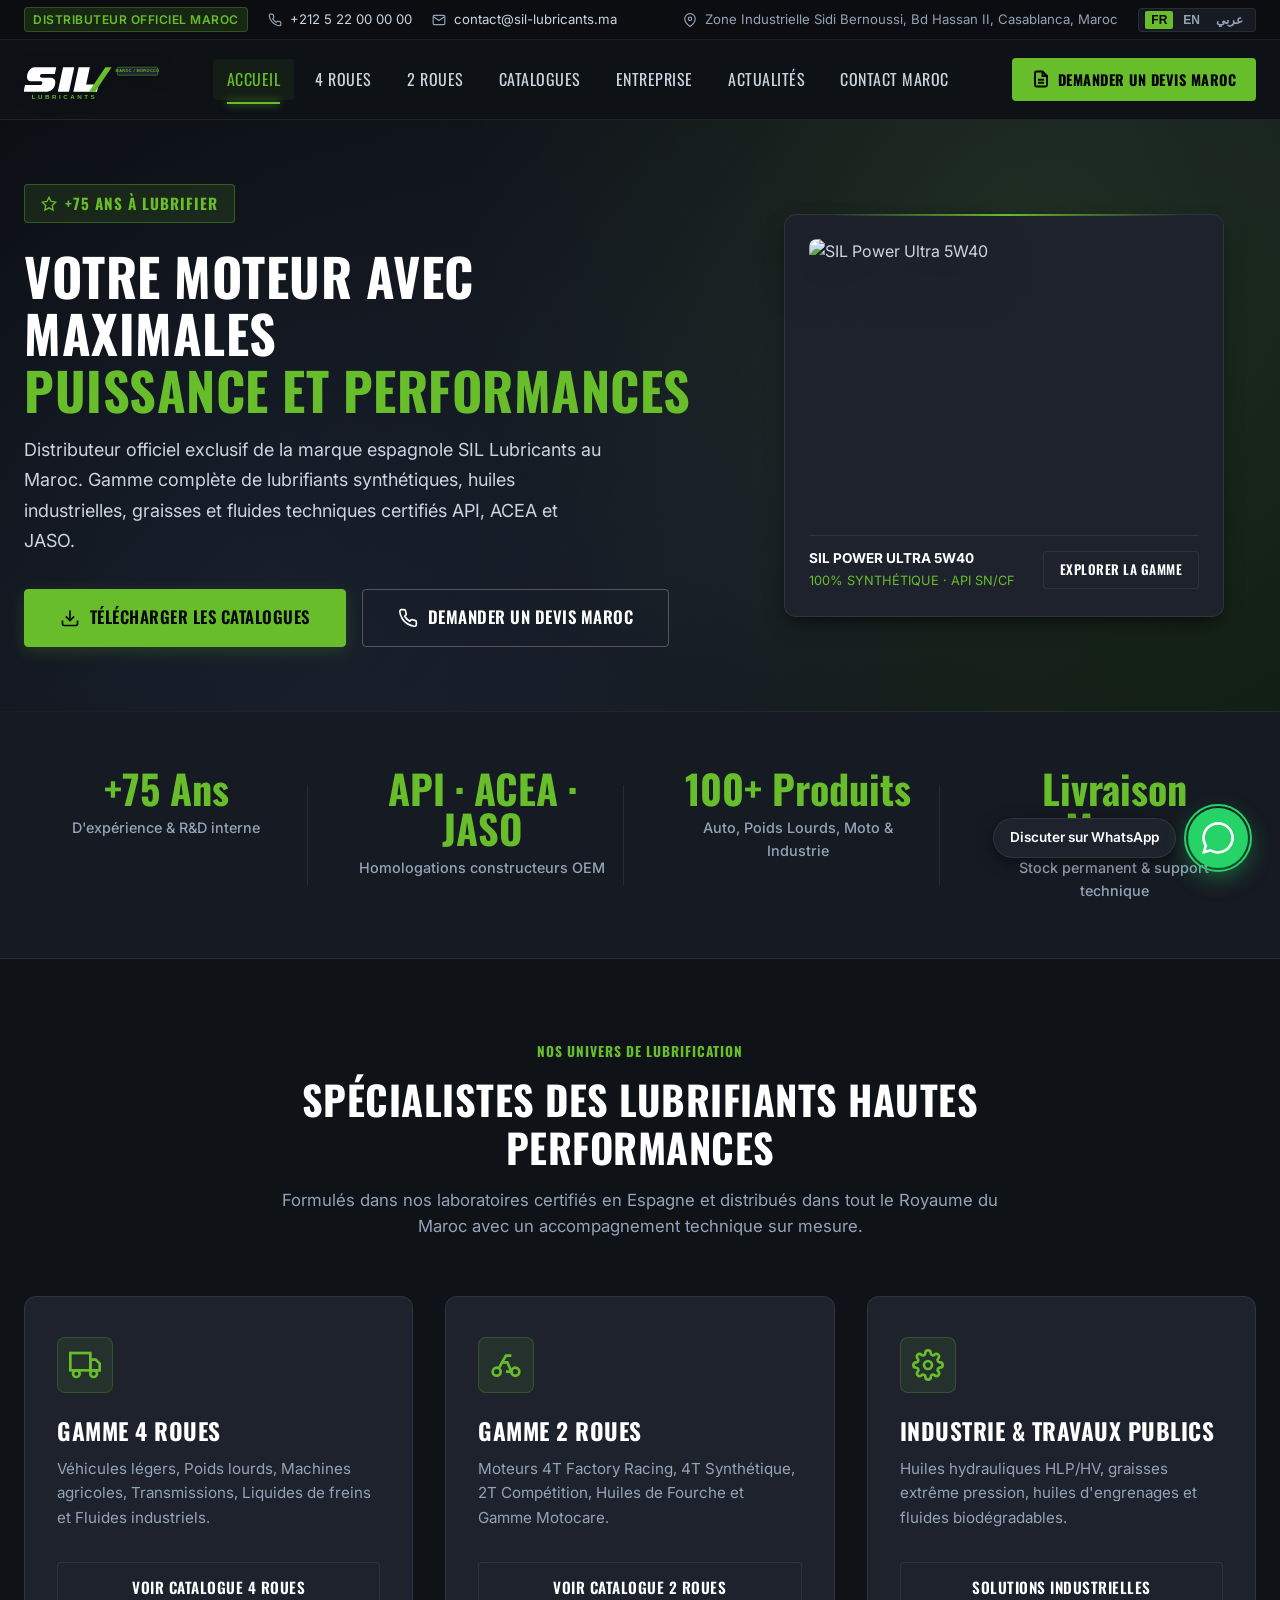
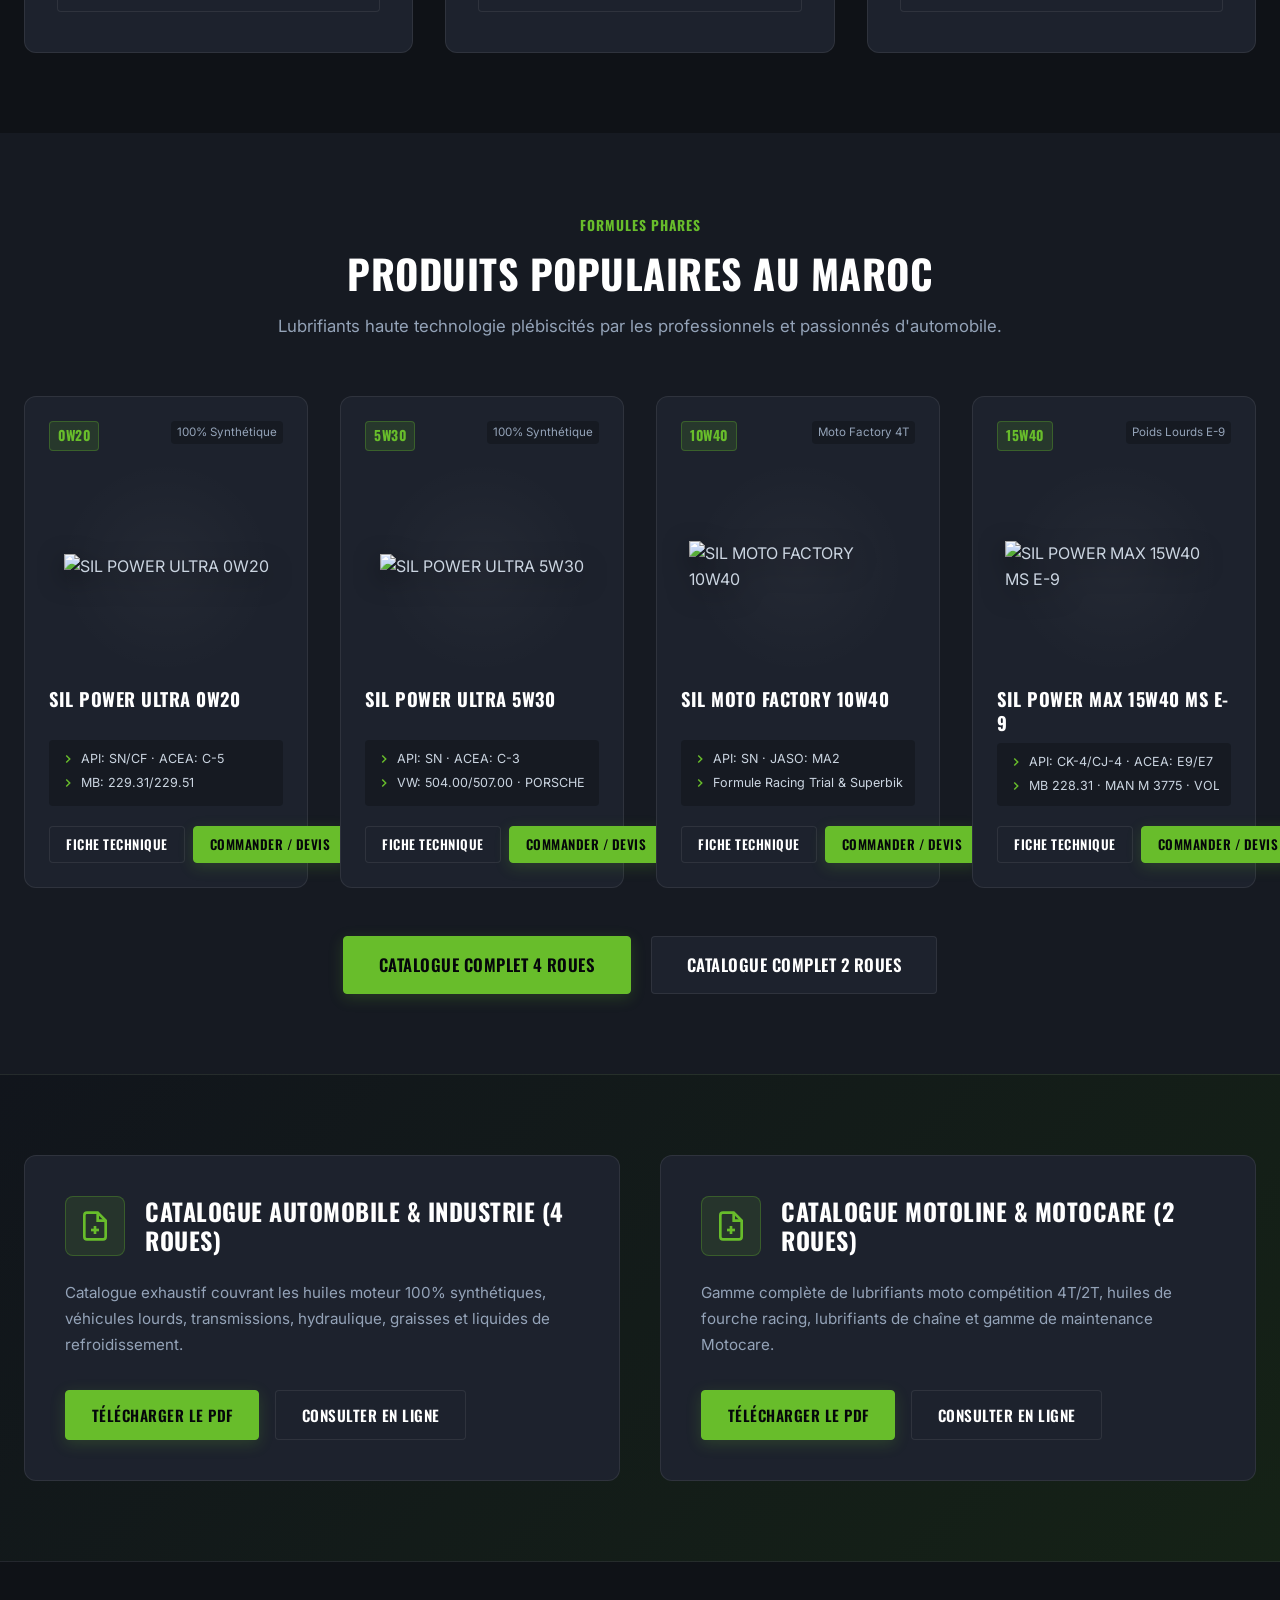
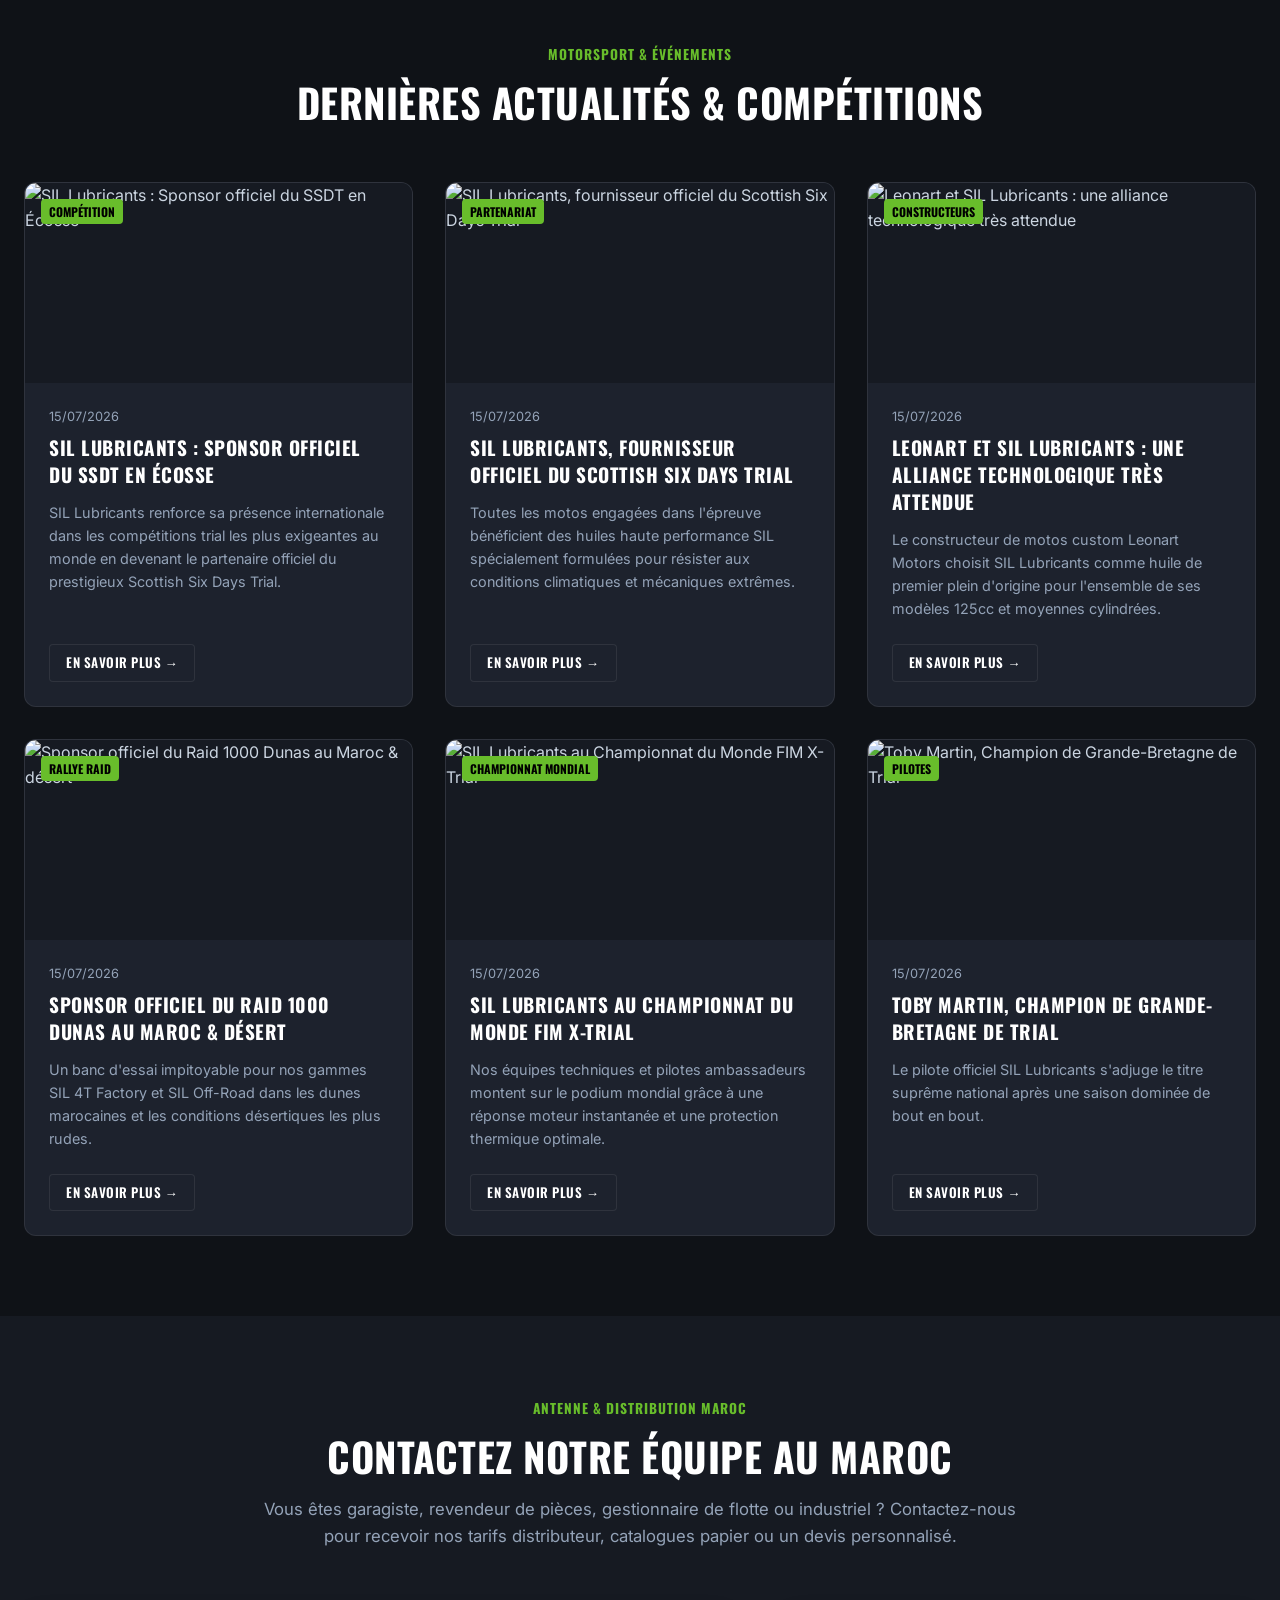
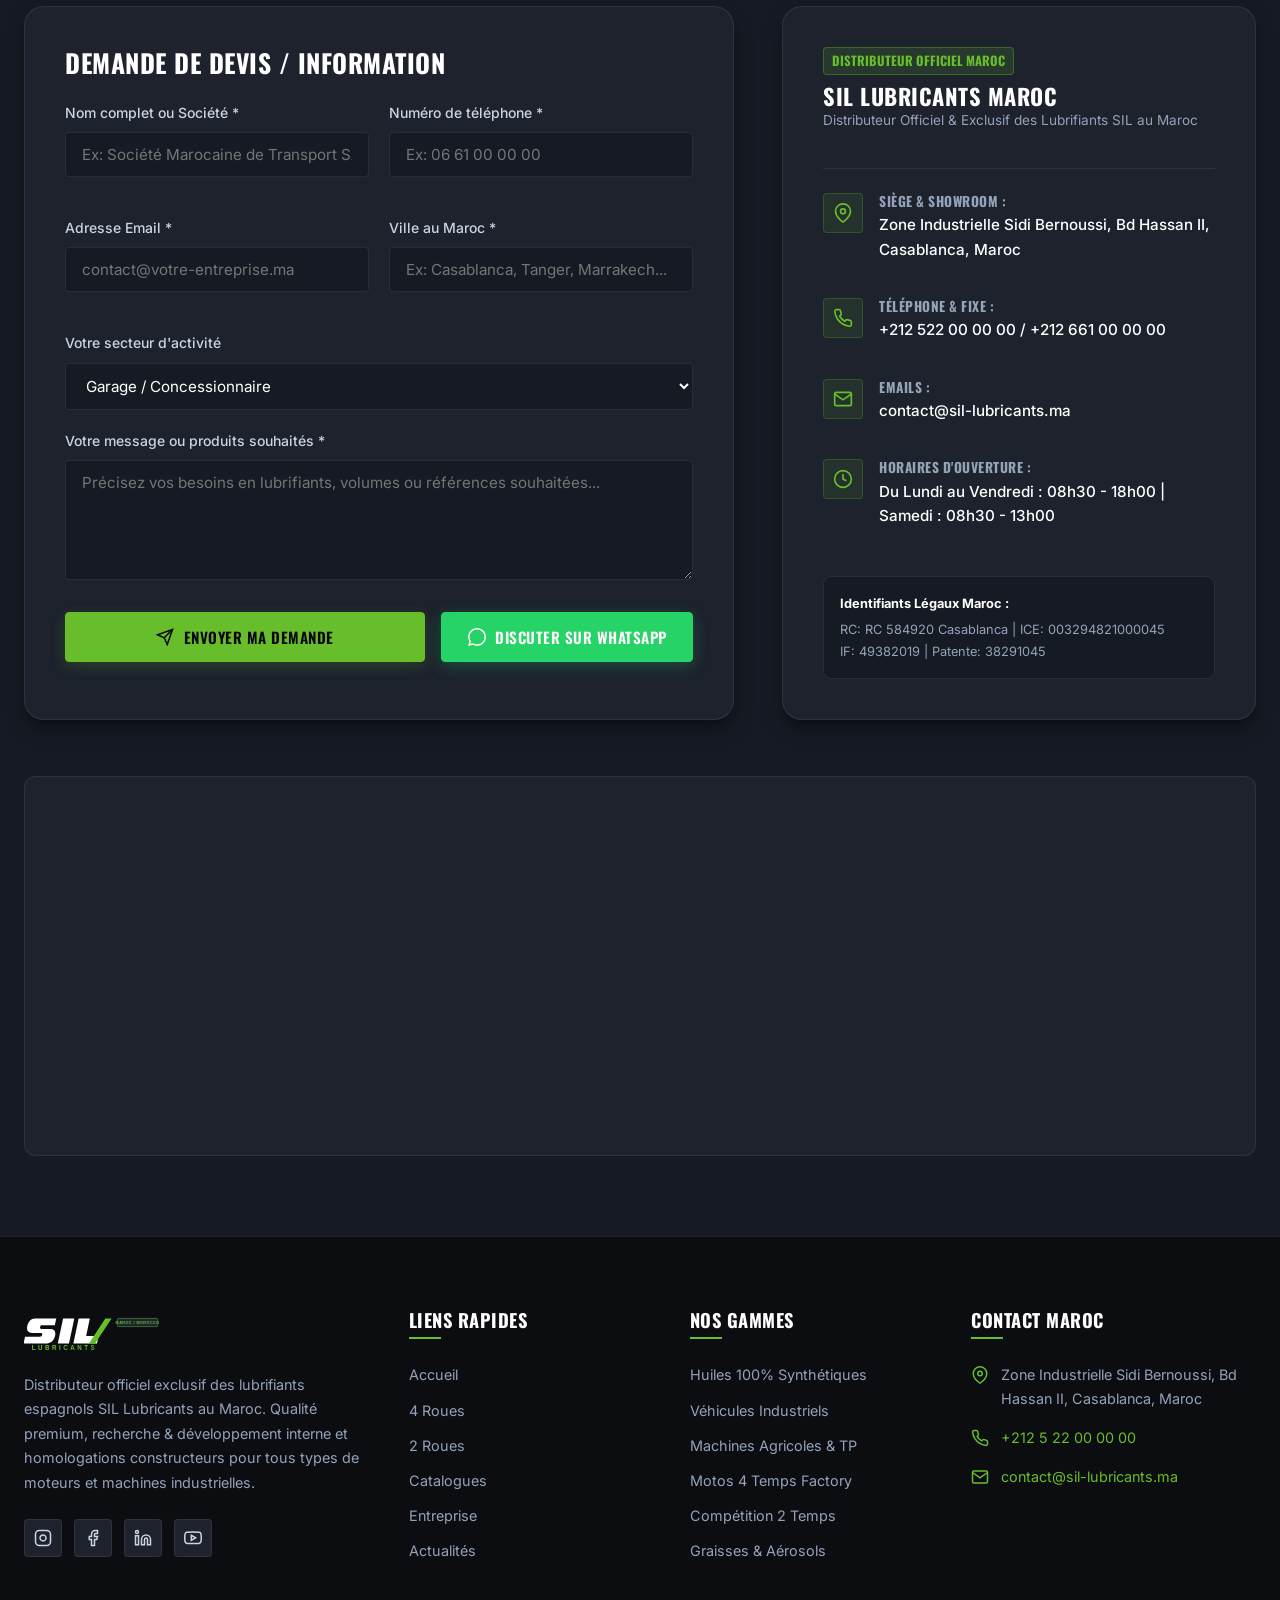
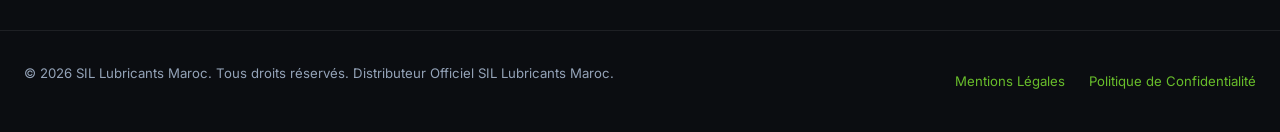
==== index.html @ 781e1c55 "Initial commit: SIL Lubricants Maroc official multilingual website & catalog" ====
<!DOCTYPE html>
<html lang="fr" dir="ltr">
<head>
  <meta charset="UTF-8">
  <meta name="viewport" content="width=device-width, initial-scale=1.0">
  <title>SIL Lubricants Maroc | Distributeur Officiel des Lubrifiants SIL</title>
  <meta name="description" content="Distributeur officiel exclusif de SIL Lubricants au Maroc. Gamme complète d'huiles moteur 100% synthétiques, lubrifiants poids lourds, moto racing 4T/2T, transmissions et fluides industriels homologués API, ACEA, JASO.">
  <meta name="keywords" content="SIL Lubricants Maroc, huile moteur maroc, lubrifiants synthétiques casablanca, SIL Power Ultra, huile moto SIL, distributeur lubrifiants maroc, 5W30, 5W40, 10W40">
  
  <!-- Open Graph Meta Tags -->
  <meta property="og:title" content="SIL Lubricants Maroc | Distributeur Officiel">
  <meta property="og:description" content="Plus de 75 ans à lubrifier votre moteur avec maximales puissance et performances. Distributeur exclusif au Maroc.">
  <meta property="og:type" content="website">
  <meta property="og:image" content="https://www.sil-lubricants.com/wp-content/uploads/2026/03/cropped-logo-sil-trans.png">
  
  <link rel="icon" href="https://www.sil-lubricants.com/wp-content/uploads/2026/03/cropped-Logo-sil-lubricants-1-32x32.png" sizes="32x32">
  
  <!-- CSS Stylesheets -->
  <link rel="stylesheet" href="css/main.css">
  <link rel="stylesheet" href="css/components.css">
  <link rel="stylesheet" href="css/rtl.css">
  <link rel="stylesheet" href="css/responsive.css">
</head>
<body>

  <!-- TOPBAR -->
  <div class="topbar">
    <div class="container topbar-content">
      <div class="topbar-left">
        <span class="distributor-tag" data-i18n="nav.distributor_badge">Distributeur Officiel Maroc</span>
        <div class="topbar-item">
          <svg width="14" height="14" viewBox="0 0 24 24" fill="none" stroke="currentColor" stroke-width="2"><path d="M22 16.92v3a2 2 0 0 1-2.18 2 19.79 19.79 0 0 1-8.63-3.07 19.5 19.5 0 0 1-6-6 19.79 19.79 0 0 1-3.07-8.67A2 2 0 0 1 4.11 2h3a2 2 0 0 1 2 1.72 12.84 12.84 0 0 0 .7 2.81 2 2 0 0 1-.45 2.11L8.09 9.91a16 16 0 0 0 6 6l1.27-1.27a2 2 0 0 1 2.11-.45 12.84 12.84 0 0 0 2.81.7A2 2 0 0 1 22 16.92z"></path></svg>
          <a href="tel:+212522000000" class="contact-phone-primary">+212 5 22 00 00 00</a>
        </div>
        <div class="topbar-item">
          <svg width="14" height="14" viewBox="0 0 24 24" fill="none" stroke="currentColor" stroke-width="2"><path d="M4 4h16c1.1 0 2 .9 2 2v12c0 1.1-.9 2-2 2H4c-1.1 0-2-.9-2-2V6c0-1.1.9-2 2-2z"></path><polyline points="22,6 12,13 2,6"></polyline></svg>
          <a href="mailto:contact@sil-lubricants.ma" class="contact-email-general">contact@sil-lubricants.ma</a>
        </div>
      </div>

      <div class="topbar-right">
        <div class="topbar-item">
          <svg width="14" height="14" viewBox="0 0 24 24" fill="none" stroke="currentColor" stroke-width="2"><path d="M21 10c0 7-9 13-9 13s-9-6-9-13a9 9 0 0 1 18 0z"></path><circle cx="12" cy="10" r="3"></circle></svg>
          <span class="contact-address-hq">Casablanca, Maroc</span>
        </div>
        <!-- Multilingual Switcher -->
        <div class="lang-switcher">
          <button class="lang-btn active" data-lang="fr">FR</button>
          <button class="lang-btn" data-lang="en">EN</button>
          <button class="lang-btn" data-lang="ar">عربي</button>
        </div>
      </div>
    </div>
  </div>

  <!-- SITE HEADER -->
  <header class="site-header">
    <div class="container header-container">
      <a href="index.html" class="brand-logo" aria-label="SIL Lubricants Maroc">
        <img src="assets/images/logo-sil.svg" alt="SIL Lubricants Maroc" class="logo-symbol">
      </a>

      <!-- Navigation Links -->
      <nav class="main-nav" id="main-nav">
        <a href="index.html" class="nav-link active" data-i18n="nav.home">Accueil</a>
        <a href="4-roues.html" class="nav-link" data-i18n="nav.4_wheels">4 Roues</a>
        <a href="2-roues.html" class="nav-link" data-i18n="nav.2_wheels">2 Roues</a>
        <a href="catalogues.html" class="nav-link" data-i18n="nav.catalogues">Catalogues</a>
        <a href="entreprise.html" class="nav-link" data-i18n="nav.company">Entreprise</a>
        <a href="actualites.html" class="nav-link" data-i18n="nav.news">Actualités</a>
        <a href="#contact-maroc" class="nav-link" data-i18n="nav.contact">Contact Maroc</a>
      </nav>

      <!-- Header CTA -->
      <div class="header-actions">
        <a href="#contact-maroc" class="btn-header-quote">
          <svg width="18" height="18" viewBox="0 0 24 24" fill="none" stroke="currentColor" stroke-width="2.5"><path d="M14 2H6a2 2 0 0 0-2 2v16a2 2 0 0 0 2 2h12a2 2 0 0 0 2-2V8z"></path><polyline points="14 2 14 8 20 8"></polyline><line x1="16" y1="13" x2="8" y2="13"></line><line x1="16" y1="17" x2="8" y2="17"></line></svg>
          <span data-i18n="hero.btn_contact">Demander un Devis</span>
        </a>
        <button class="mobile-toggle" id="mobile-toggle" aria-label="Menu Toggle">
          <svg width="24" height="24" viewBox="0 0 24 24" fill="none" stroke="currentColor" stroke-width="2"><line x1="3" y1="12" x2="21" y2="12"></line><line x1="3" y1="6" x2="21" y2="6"></line><line x1="3" y1="18" x2="21" y2="18"></line></svg>
        </button>
      </div>
    </div>
  </header>

  <!-- HERO SECTION -->
  <section class="hero-section">
    <div class="hero-bg-overlay"></div>
    <div class="container hero-grid">
      <div class="hero-content">
        <div class="hero-badge">
          <svg width="16" height="16" viewBox="0 0 24 24" fill="none" stroke="currentColor" stroke-width="2"><polygon points="12 2 15.09 8.26 22 9.27 17 14.14 18.18 21.02 12 17.77 5.82 21.02 7 14.14 2 9.27 8.91 8.26 12 2"></polygon></svg>
          <span data-i18n="hero.experience">+75 ans à lubrifier</span>
        </div>
        <h1 class="hero-title">
          <span data-i18n="hero.title_main">VOTRE MOTEUR AVEC MAXIMALES</span>
          <span class="highlight" data-i18n="hero.title_sub">Puissance et performances</span>
        </h1>
        <p class="hero-description" data-i18n="hero.desc">
          Distributeur officiel exclusif de la marque espagnole SIL Lubricants au Maroc. Gamme complète de lubrifiants synthétiques, huiles industrielles, graisses et fluides techniques certifiés API, ACEA et JASO.
        </p>
        <div class="hero-buttons">
          <a href="catalogues.html" class="btn btn-primary btn-lg">
            <svg width="20" height="20" viewBox="0 0 24 24" fill="none" stroke="currentColor" stroke-width="2"><path d="M21 15v4a2 2 0 0 1-2 2H5a2 2 0 0 1-2-2v-4"></path><polyline points="7 10 12 15 17 10"></polyline><line x1="12" y1="15" x2="12" y2="3"></line></svg>
            <span data-i18n="hero.btn_catalogs">Télécharger le catalogue</span>
          </a>
          <a href="#contact-maroc" class="btn btn-outline btn-lg">
            <svg width="20" height="20" viewBox="0 0 24 24" fill="none" stroke="currentColor" stroke-width="2"><path d="M22 16.92v3a2 2 0 0 1-2.18 2 19.79 19.79 0 0 1-8.63-3.07 19.5 19.5 0 0 1-6-6 19.79 19.79 0 0 1-3.07-8.67A2 2 0 0 1 4.11 2h3a2 2 0 0 1 2 1.72 12.84 12.84 0 0 0 .7 2.81 2 2 0 0 1-.45 2.11L8.09 9.91a16 16 0 0 0 6 6l1.27-1.27a2 2 0 0 1 2.11-.45 12.84 12.84 0 0 0 2.81.7A2 2 0 0 1 22 16.92z"></path></svg>
            <span data-i18n="hero.btn_contact">Contactez-nous au Maroc</span>
          </a>
        </div>
      </div>

      <div class="hero-visual">
        <div class="hero-visual-card">
          <img src="https://www.sil-lubricants.com/wp-content/uploads/2026/04/SIL-POWER-ULTRA-5W40-Baixa-4.jpg" alt="SIL Power Ultra 5W40" class="hero-banner-img">
          <div class="hero-card-footer">
            <div>
              <strong style="color:#fff; display:block;">SIL POWER ULTRA 5W40</strong>
              <span style="color:var(--accent-green); font-size:0.8rem;">100% SYNTHÉTIQUE · API SN/CF</span>
            </div>
            <a href="4-roues.html" class="btn btn-secondary btn-sm" data-i18n="hero.btn_discover">Découvrir</a>
          </div>
        </div>
      </div>
    </div>
  </section>

  <!-- STATS BAR -->
  <section class="stats-bar">
    <div class="container stats-grid">
      <div class="stat-item">
        <div class="stat-number" data-i18n="stats.years">+75 Ans</div>
        <div class="stat-label" data-i18n="stats.years_sub">D'expérience & R&D interne</div>
      </div>
      <div class="stat-item">
        <div class="stat-number" data-i18n="stats.certifications">API · ACEA · JASO</div>
        <div class="stat-label" data-i18n="stats.certifications_sub">Homologations constructeurs OEM</div>
      </div>
      <div class="stat-item">
        <div class="stat-number" data-i18n="stats.products_count">100+ Produits</div>
        <div class="stat-label" data-i18n="stats.products_sub">Auto, Poids Lourds, Moto & Industrie</div>
      </div>
      <div class="stat-item">
        <div class="stat-number" data-i18n="stats.coverage">Livraison Maroc</div>
        <div class="stat-label" data-i18n="stats.coverage_sub">Stock permanent & support technique</div>
      </div>
    </div>
  </section>

  <!-- PRODUCT UNIVERSES SECTION -->
  <section class="section">
    <div class="container">
      <div class="section-header">
        <span class="section-badge" data-i18n="categories_section.badge">Nos Univers de Lubrification</span>
        <h2 class="section-title" data-i18n="categories_section.title">Spécialistes des Lubrifiants Hautes Performances</h2>
        <p class="section-desc" data-i18n="categories_section.desc">
          Formulés dans nos laboratoires certifiés en Espagne et distribués dans tout le Royaume du Maroc avec un accompagnement technique sur mesure.
        </p>
      </div>

      <div class="categories-grid">
        <!-- 4 Roues -->
        <div class="category-card">
          <div class="category-icon">
            <svg width="32" height="32" viewBox="0 0 24 24" fill="none" stroke="currentColor" stroke-width="2"><rect x="1" y="3" width="15" height="13"></rect><polygon points="16 8 20 8 23 11 23 16 16 16 16 8"></polygon><circle cx="5.5" cy="18.5" r="2.5"></circle><circle cx="18.5" cy="18.5" r="2.5"></circle></svg>
          </div>
          <h3 class="category-title" data-i18n="categories_section.card_4wheels_title">Gamme 4 Roues</h3>
          <p class="category-desc" data-i18n="categories_section.card_4wheels_desc">
            Véhicules légers, Poids lourds, Machines agricoles, Transmissions, Liquides de freins et Fluides industriels.
          </p>
          <a href="4-roues.html" class="btn btn-secondary" data-i18n="categories_section.card_4wheels_btn">
            Voir Catalogue 4 Roues &rarr;
          </a>
        </div>

        <!-- 2 Roues -->
        <div class="category-card">
          <div class="category-icon">
            <svg width="32" height="32" viewBox="0 0 24 24" fill="none" stroke="currentColor" stroke-width="2"><circle cx="5" cy="17" r="3"></circle><circle cx="19" cy="17" r="3"></circle><path d="M12 17h4l-3-7H9l-2 4"></path><path d="M9 10l3-5h4"></path></svg>
          </div>
          <h3 class="category-title" data-i18n="categories_section.card_2wheels_title">Gamme 2 Roues</h3>
          <p class="category-desc" data-i18n="categories_section.card_2wheels_desc">
            Moteurs 4T Factory Racing, 4T Synthétique, 2T Compétition, Huiles de Fourche et Gamme Motocare.
          </p>
          <a href="2-roues.html" class="btn btn-secondary" data-i18n="categories_section.card_2wheels_btn">
            Voir Catalogue 2 Roues &rarr;
          </a>
        </div>

        <!-- Industry -->
        <div class="category-card">
          <div class="category-icon">
            <svg width="32" height="32" viewBox="0 0 24 24" fill="none" stroke="currentColor" stroke-width="2"><circle cx="12" cy="12" r="3"></circle><path d="M19.4 15a1.65 1.65 0 0 0 .33 1.82l.06.06a2 2 0 0 1 0 2.83 2 2 0 0 1-2.83 0l-.06-.06a1.65 1.65 0 0 0-1.82-.33 1.65 1.65 0 0 0-1 1.51V21a2 2 0 0 1-2 2 2 2 0 0 1-2-2v-.09A1.65 1.65 0 0 0 9 19.4a1.65 1.65 0 0 0-1.82.33l-.06.06a2 2 0 0 1-2.83 0 2 2 0 0 1 0-2.83l.06-.06a1.65 1.65 0 0 0 .33-1.82 1.65 1.65 0 0 0-1.51-1H3a2 2 0 0 1-2-2 2 2 0 0 1 2-2h.09A1.65 1.65 0 0 0 4.6 9a1.65 1.65 0 0 0-.33-1.82l-.06-.06a2 2 0 0 1 0-2.83 2 2 0 0 1 2.83 0l.06.06a1.65 1.65 0 0 0 1.82.33H9a1.65 1.65 0 0 0 1-1.51V3a2 2 0 0 1 2-2 2 2 0 0 1 2 2v.09a1.65 1.65 0 0 0 1 1.51 1.65 1.65 0 0 0 1.82-.33l.06-.06a2 2 0 0 1 2.83 0 2 2 0 0 1 0 2.83l-.06.06a1.65 1.65 0 0 0-.33 1.82V9a1.65 1.65 0 0 0 1.51 1H21a2 2 0 0 1 2 2 2 2 0 0 1-2 2h-.09a1.65 1.65 0 0 0-1.51 1z"></path></svg>
          </div>
          <h3 class="category-title" data-i18n="categories_section.card_industry_title">Industrie & Travaux Publics</h3>
          <p class="category-desc" data-i18n="categories_section.card_industry_desc">
            Huiles hydrauliques HLP/HV, graisses extrême pression, huiles d'engrenages et fluides biodégradables.
          </p>
          <a href="4-roues.html" class="btn btn-secondary" data-i18n="categories_section.card_industry_btn">
            Solutions Industrielles &rarr;
          </a>
        </div>
      </div>
    </div>
  </section>

  <!-- FEATURED PRODUCTS PREVIEW -->
  <section class="section section-alt">
    <div class="container">
      <div class="section-header">
        <span class="section-badge">Formules Phares</span>
        <h2 class="section-title">Produits Populaires au Maroc</h2>
        <p class="section-desc">Lubrifiants haute technologie plébiscités par les professionnels et passionnés d'automobile.</p>
      </div>

      <div class="product-grid" id="featured-products-grid">
        <!-- Will be populated via JS or static showcase -->
        <div class="product-card">
          <div class="product-header-badges">
            <span class="badge-viscosity">0W20</span>
            <span class="badge-subcat">100% Synthétique</span>
          </div>
          <div class="product-img-wrap">
            <img src="https://www.sil-lubricants.com/wp-content/uploads/2026/05/SIL-POWER-ULTRA0W20-5L.jpg" alt="SIL POWER ULTRA 0W20" class="product-img">
          </div>
          <h3 class="product-name">SIL POWER ULTRA 0W20</h3>
          <div class="product-specs-list">
            <div class="spec-line"><svg width="14" height="14" viewBox="0 0 24 24" fill="none" stroke="currentColor" stroke-width="2.5"><polyline points="9 18 15 12 9 6"></polyline></svg><span>API: SN/CF · ACEA: C-5</span></div>
            <div class="spec-line"><svg width="14" height="14" viewBox="0 0 24 24" fill="none" stroke="currentColor" stroke-width="2.5"><polyline points="9 18 15 12 9 6"></polyline></svg><span>MB: 229.31/229.51</span></div>
          </div>
          <div class="product-card-actions">
            <a href="4-roues.html" class="btn btn-secondary btn-sm" data-i18n="catalog_page.view_details">Fiche</a>
            <a href="#contact-maroc" class="btn btn-primary btn-sm" data-i18n="catalog_page.order_quote">Commander</a>
          </div>
        </div>

        <div class="product-card">
          <div class="product-header-badges">
            <span class="badge-viscosity">5W30</span>
            <span class="badge-subcat">100% Synthétique</span>
          </div>
          <div class="product-img-wrap">
            <img src="https://www.sil-lubricants.com/wp-content/uploads/2026/05/SIL-POWER-ULTRA5W30-5L.jpg" alt="SIL POWER ULTRA 5W30" class="product-img">
          </div>
          <h3 class="product-name">SIL POWER ULTRA 5W30</h3>
          <div class="product-specs-list">
            <div class="spec-line"><svg width="14" height="14" viewBox="0 0 24 24" fill="none" stroke="currentColor" stroke-width="2.5"><polyline points="9 18 15 12 9 6"></polyline></svg><span>API: SN · ACEA: C-3</span></div>
            <div class="spec-line"><svg width="14" height="14" viewBox="0 0 24 24" fill="none" stroke="currentColor" stroke-width="2.5"><polyline points="9 18 15 12 9 6"></polyline></svg><span>VW: 504.00/507.00 · PORSCHE C30</span></div>
          </div>
          <div class="product-card-actions">
            <a href="4-roues.html" class="btn btn-secondary btn-sm" data-i18n="catalog_page.view_details">Fiche</a>
            <a href="#contact-maroc" class="btn btn-primary btn-sm" data-i18n="catalog_page.order_quote">Commander</a>
          </div>
        </div>

        <div class="product-card">
          <div class="product-header-badges">
            <span class="badge-viscosity">10W40</span>
            <span class="badge-subcat">Moto Factory 4T</span>
          </div>
          <div class="product-img-wrap">
            <img src="https://www.sil-lubricants.com/wp-content/uploads/2026/04/SIL-MOTO-10W40-Baixa.jpg" alt="SIL MOTO FACTORY 10W40" class="product-img">
          </div>
          <h3 class="product-name">SIL MOTO FACTORY 10W40</h3>
          <div class="product-specs-list">
            <div class="spec-line"><svg width="14" height="14" viewBox="0 0 24 24" fill="none" stroke="currentColor" stroke-width="2.5"><polyline points="9 18 15 12 9 6"></polyline></svg><span>API: SN · JASO: MA2</span></div>
            <div class="spec-line"><svg width="14" height="14" viewBox="0 0 24 24" fill="none" stroke="currentColor" stroke-width="2.5"><polyline points="9 18 15 12 9 6"></polyline></svg><span>Formule Racing Trial & Superbike</span></div>
          </div>
          <div class="product-card-actions">
            <a href="2-roues.html" class="btn btn-secondary btn-sm" data-i18n="catalog_page.view_details">Fiche</a>
            <a href="#contact-maroc" class="btn btn-primary btn-sm" data-i18n="catalog_page.order_quote">Commander</a>
          </div>
        </div>

        <div class="product-card">
          <div class="product-header-badges">
            <span class="badge-viscosity">15W40</span>
            <span class="badge-subcat">Poids Lourds E-9</span>
          </div>
          <div class="product-img-wrap">
            <img src="https://www.sil-lubricants.com/wp-content/uploads/2026/04/SIL-POWER-MAX-15W40-MS-E-9-Baixa.jpg" alt="SIL POWER MAX 15W40 MS E-9" class="product-img">
          </div>
          <h3 class="product-name">SIL POWER MAX 15W40 MS E-9</h3>
          <div class="product-specs-list">
            <div class="spec-line"><svg width="14" height="14" viewBox="0 0 24 24" fill="none" stroke="currentColor" stroke-width="2.5"><polyline points="9 18 15 12 9 6"></polyline></svg><span>API: CK-4/CJ-4 · ACEA: E9/E7</span></div>
            <div class="spec-line"><svg width="14" height="14" viewBox="0 0 24 24" fill="none" stroke="currentColor" stroke-width="2.5"><polyline points="9 18 15 12 9 6"></polyline></svg><span>MB 228.31 · MAN M 3775 · VOLVO VDS-4.5</span></div>
          </div>
          <div class="product-card-actions">
            <a href="4-roues.html" class="btn btn-secondary btn-sm" data-i18n="catalog_page.view_details">Fiche</a>
            <a href="#contact-maroc" class="btn btn-primary btn-sm" data-i18n="catalog_page.order_quote">Commander</a>
          </div>
        </div>
      </div>

      <div style="text-align:center; margin-top: 3rem;">
        <a href="4-roues.html" class="btn btn-primary btn-lg" style="margin: 0 0.5rem;">Catalogue Complet 4 Roues</a>
        <a href="2-roues.html" class="btn btn-secondary btn-lg" style="margin: 0 0.5rem;">Catalogue Complet 2 Roues</a>
      </div>
    </div>
  </section>

  <!-- CATALOG DOWNLOAD CTA SECTION -->
  <section class="section" style="background: linear-gradient(135deg, #11151c 0%, #152216 100%); border-top: 1px solid var(--border-light); border-bottom: 1px solid var(--border-light);">
    <div class="container">
      <div class="catalogs-grid">
        <div class="download-card">
          <div class="download-card-header">
            <div class="download-card-icon">
              <svg width="32" height="32" viewBox="0 0 24 24" fill="none" stroke="currentColor" stroke-width="2"><path d="M14 2H6a2 2 0 0 0-2 2v16a2 2 0 0 0 2 2h12a2 2 0 0 0 2-2V8z"></path><polyline points="14 2 14 8 20 8"></polyline><line x1="12" y1="18" x2="12" y2="12"></line><line x1="9" y1="15" x2="15" y2="15"></line></svg>
            </div>
            <h3 class="download-card-title" data-i18n="catalogues_download.card1_title">Catalogue Automobile & Industrie (4 Roues)</h3>
          </div>
          <p class="download-card-desc" data-i18n="catalogues_download.card1_desc">
            Catalogue exhaustif couvrant les huiles moteur 100% synthétiques, véhicules lourds, transmissions, hydraulique, graisses et liquides de refroidissement.
          </p>
          <div class="download-card-actions">
            <a href="https://www.sil-lubricants.com/wp-content/uploads/2026/07/SIL_Auto_en_052025-2.pdf" target="_blank" class="btn btn-primary" data-i18n="catalogues_download.btn_download">
              Télécharger le PDF
            </a>
            <a href="4-roues.html" class="btn btn-secondary" data-i18n="catalogues_download.btn_view">
              Consulter en ligne
            </a>
          </div>
        </div>

        <div class="download-card">
          <div class="download-card-header">
            <div class="download-card-icon">
              <svg width="32" height="32" viewBox="0 0 24 24" fill="none" stroke="currentColor" stroke-width="2"><path d="M14 2H6a2 2 0 0 0-2 2v16a2 2 0 0 0 2 2h12a2 2 0 0 0 2-2V8z"></path><polyline points="14 2 14 8 20 8"></polyline><line x1="12" y1="18" x2="12" y2="12"></line><line x1="9" y1="15" x2="15" y2="15"></line></svg>
            </div>
            <h3 class="download-card-title" data-i18n="catalogues_download.card2_title">Catalogue Motoline & Motocare (2 Roues)</h3>
          </div>
          <p class="download-card-desc" data-i18n="catalogues_download.card2_desc">
            Gamme complète de lubrifiants moto compétition 4T/2T, huiles de fourche racing, lubrifiants de chaîne et gamme de maintenance Motocare.
          </p>
          <div class="download-card-actions">
            <a href="https://www.sil-lubricants.com/wp-content/uploads/2026/07/SIL_Motoline_v1_fr.pdf" target="_blank" class="btn btn-primary" data-i18n="catalogues_download.btn_download">
              Télécharger le PDF
            </a>
            <a href="2-roues.html" class="btn btn-secondary" data-i18n="catalogues_download.btn_view">
              Consulter en ligne
            </a>
          </div>
        </div>
      </div>
    </div>
  </section>

  <!-- MOTORSPORT NEWS SECTION -->
  <section class="section">
    <div class="container">
      <div class="section-header">
        <span class="section-badge" data-i18n="news_section.badge">Motorsport & Événements</span>
        <h2 class="section-title" data-i18n="news_section.title">Dernières Actualités & Compétitions</h2>
      </div>

      <div class="news-grid" id="news-cards-grid">
        <!-- Injected dynamically from data/news.json -->
      </div>
    </div>
  </section>

  <!-- CONTACT & MOROCCO DISTRIBUTOR SECTION -->
  <section class="section section-alt" id="contact-maroc">
    <div class="container">
      <div class="section-header">
        <span class="section-badge" data-i18n="contact_section.badge">Antenne & Distribution Maroc</span>
        <h2 class="section-title" data-i18n="contact_section.title">Contactez Notre Équipe au Maroc</h2>
        <p class="section-desc" data-i18n="contact_section.desc">
          Vous êtes garagiste, revendeur de pièces, gestionnaire de flotte ou industriel ? Contactez-nous pour recevoir nos tarifs distributeur, catalogues papier ou un devis personnalisé.
        </p>
      </div>

      <div class="contact-grid">
        <!-- Contact Form -->
        <div class="contact-form-box">
          <h3 class="form-title" data-i18n="contact_section.form_title">Demande de Devis / Information</h3>
          <form id="morocco-contact-form">
            <div class="form-grid-2">
              <div class="form-group">
                <label class="form-label" for="contact-name" data-i18n="contact_section.name_label">Nom complet ou Société *</label>
                <input type="text" id="contact-name" class="form-control" required placeholder="Ex: Société Marocaine de Transport SARL">
              </div>
              <div class="form-group">
                <label class="form-label" for="contact-phone" data-i18n="contact_section.phone_label">Numéro de téléphone *</label>
                <input type="tel" id="contact-phone" class="form-control" required placeholder="Ex: 06 61 00 00 00">
              </div>
            </div>

            <div class="form-grid-2">
              <div class="form-group">
                <label class="form-label" for="contact-email" data-i18n="contact_section.email_label">Adresse Email *</label>
                <input type="email" id="contact-email" class="form-control" required placeholder="contact@votre-entreprise.ma">
              </div>
              <div class="form-group">
                <label class="form-label" for="contact-city" data-i18n="contact_section.city_label">Ville au Maroc *</label>
                <input type="text" id="contact-city" class="form-control" required placeholder="Ex: Casablanca, Tanger, Marrakech...">
              </div>
            </div>

            <div class="form-group">
              <label class="form-label" for="contact-sector" data-i18n="contact_section.activity_label">Votre secteur d'activité</label>
              <select id="contact-sector" class="form-control">
                <option value="Garage" data-i18n="contact_section.activity_garage">Garage / Concessionnaire</option>
                <option value="Revendeur" data-i18n="contact_section.activity_distributor">Revendeur / Grossiste Pièces</option>
                <option value="Transport" data-i18n="contact_section.activity_transport">Transport & Flottes Poids Lourds</option>
                <option value="Agri" data-i18n="contact_section.activity_agri">Agriculture & BTP</option>
                <option value="Industrie" data-i18n="contact_section.activity_industry">Industrie / Usine</option>
                <option value="Moto" data-i18n="contact_section.activity_moto">Moto / Passionné</option>
              </select>
            </div>

            <div class="form-group">
              <label class="form-label" for="contact-message" data-i18n="contact_section.message_label">Votre message ou produits souhaités *</label>
              <textarea id="contact-message" class="form-control" required placeholder="Précisez vos besoins en lubrifiants, volumes ou références souhaitées..."></textarea>
            </div>

            <div style="display:flex; gap:1rem; flex-wrap:wrap; margin-top: 1.5rem;">
              <button type="submit" class="btn btn-primary" style="flex:1;">
                <svg width="18" height="18" viewBox="0 0 24 24" fill="none" stroke="currentColor" stroke-width="2"><line x1="22" y1="2" x2="11" y2="13"></line><polygon points="22 2 15 22 11 13 2 9 22 2"></polygon></svg>
                <span data-i18n="contact_section.btn_submit">Envoyer ma demande</span>
              </button>
              <a href="https://wa.me/212661000000" target="_blank" class="btn btn-whatsapp contact-whatsapp-link">
                <svg width="18" height="18" viewBox="0 0 24 24" fill="currentColor"><path d="M.057 24l1.687-6.163c-1.041-1.804-1.588-3.849-1.587-5.946.003-6.556 5.338-11.891 11.893-11.891 3.181.001 6.167 1.24 8.413 3.488 2.245 2.248 3.481 5.236 3.48 8.414-.003 6.557-5.338 11.892-11.893 11.892-1.99-.001-3.951-.5-5.688-1.448l-6.305 1.654zm6.597-3.807c1.676.995 3.276 1.591 5.392 1.592 5.448 0 9.886-4.434 9.889-9.885.002-5.462-4.415-9.89-9.881-9.892-5.452 0-9.887 4.434-9.889 9.884-.001 2.225.651 3.891 1.746 5.634l-.999 3.648 3.742-.981z"/></svg>
                <span data-i18n="contact_section.btn_whatsapp_direct">WhatsApp Direct</span>
              </a>
            </div>
          </form>
        </div>

        <!-- Coordinates Box from JSON -->
        <div class="morocco-info-card">
          <div class="morocco-info-header">
            <span class="morocco-distributor-badge" data-i18n="nav.distributor_badge">Distributeur Officiel Maroc</span>
            <h3 class="morocco-company-title contact-company-name">SIL Lubricants Maroc</h3>
            <p style="color:var(--text-muted); font-size:0.85rem;" class="contact-tagline">Distributeur Officiel & Exclusif des Lubrifiants SIL au Maroc</p>
          </div>

          <div class="contact-info-list">
            <div class="info-item">
              <div class="info-icon">
                <svg width="20" height="20" viewBox="0 0 24 24" fill="none" stroke="currentColor" stroke-width="2"><path d="M21 10c0 7-9 13-9 13s-9-6-9-13a9 9 0 0 1 18 0z"></path><circle cx="12" cy="10" r="3"></circle></svg>
              </div>
              <div class="info-text">
                <h5 data-i18n="contact_section.address_label">Siège & Showroom :</h5>
                <p class="contact-address-hq">Zone Industrielle Sidi Bernoussi, Casablanca, Maroc</p>
              </div>
            </div>

            <div class="info-item">
              <div class="info-icon">
                <svg width="20" height="20" viewBox="0 0 24 24" fill="none" stroke="currentColor" stroke-width="2"><path d="M22 16.92v3a2 2 0 0 1-2.18 2 19.79 19.79 0 0 1-8.63-3.07 19.5 19.5 0 0 1-6-6 19.79 19.79 0 0 1-3.07-8.67A2 2 0 0 1 4.11 2h3a2 2 0 0 1 2 1.72 12.84 12.84 0 0 0 .7 2.81 2 2 0 0 1-.45 2.11L8.09 9.91a16 16 0 0 0 6 6l1.27-1.27a2 2 0 0 1 2.11-.45 12.84 12.84 0 0 0 2.81.7A2 2 0 0 1 22 16.92z"></path></svg>
              </div>
              <div class="info-text">
                <h5 data-i18n="contact_section.phone_title">Téléphone Fixe / Mobile :</h5>
                <p><a href="tel:+212522000000" class="contact-phone-display">+212 5 22 00 00 00 / +212 6 61 00 00 00</a></p>
              </div>
            </div>

            <div class="info-item">
              <div class="info-icon">
                <svg width="20" height="20" viewBox="0 0 24 24" fill="none" stroke="currentColor" stroke-width="2"><path d="M4 4h16c1.1 0 2 .9 2 2v12c0 1.1-.9 2-2 2H4c-1.1 0-2-.9-2-2V6c0-1.1.9-2 2-2z"></path><polyline points="22,6 12,13 2,6"></polyline></svg>
              </div>
              <div class="info-text">
                <h5 data-i18n="contact_section.email_title">Emails Commerciaux :</h5>
                <p><a href="mailto:contact@sil-lubricants.ma" class="contact-email-general">contact@sil-lubricants.ma</a></p>
              </div>
            </div>

            <div class="info-item">
              <div class="info-icon">
                <svg width="20" height="20" viewBox="0 0 24 24" fill="none" stroke="currentColor" stroke-width="2"><circle cx="12" cy="12" r="10"></circle><polyline points="12 6 12 12 16 14"></polyline></svg>
              </div>
              <div class="info-text">
                <h5 data-i18n="contact_section.hours_title">Horaires d'ouverture :</h5>
                <p class="contact-business-hours">Lundi - Vendredi: 08h30 - 18h00 | Samedi: 08h30 - 13h00</p>
              </div>
            </div>
          </div>

          <!-- Legal Registration in Morocco -->
          <div class="legal-box">
            <strong style="color:#fff; display:block; margin-bottom:0.25rem;" data-i18n="contact_section.legal_title">Identifiants Légaux Maroc :</strong>
            <div>RC: <span class="contact-legal-rc">584920 Casablanca</span> | ICE: <span class="contact-legal-ice">003294821000045</span></div>
            <div>IF: <span class="contact-legal-if">49382019</span> | Patente: <span class="contact-legal-patente">38291045</span></div>
          </div>
        </div>
      </div>

      <!-- Interactive Google Maps Container -->
      <div class="map-container">
        <iframe class="contact-map-iframe" src="https://www.google.com/maps/embed?pb=!1m18!1m12!1m3!1d106377.10842095697!2d-7.669866299999999!3d33.5731104!2m3!1f0!2f0!3f0!3m2!1i1024!2i768!4f13.1!3m3!1m2!1s0xda7cd4778aa113b%3A0xb06c1d84f310fd3!2sCasablanca%2C%20Morocco!5e0!3m2!1sfr!2sma!4v1700000000000!5m2!1sfr!2sma" allowfullscreen="" loading="lazy" referrerpolicy="no-referrer-when-downgrade"></iframe>
      </div>
    </div>
  </section>

  <!-- SITE FOOTER -->
  <footer class="site-footer">
    <div class="container footer-grid">
      <div class="footer-col footer-about">
        <img src="assets/images/logo-sil.svg" alt="SIL Lubricants Maroc" style="width: 140px; margin-bottom: 1.25rem;">
        <p data-i18n="footer.about">
          Distributeur officiel exclusif des lubrifiants espagnols SIL Lubricants au Maroc. Qualité premium, recherche & développement interne et homologations constructeurs pour tous types de moteurs et machines industrielles.
        </p>
        <div class="social-links">
          <a href="#" target="_blank" class="social-btn social-link-instagram" aria-label="Instagram">
            <svg width="18" height="18" viewBox="0 0 24 24" fill="none" stroke="currentColor" stroke-width="2"><rect x="2" y="2" width="20" height="20" rx="5" ry="5"></rect><path d="M16 11.37A4 4 0 1 1 12.63 8 4 4 0 0 1 16 11.37z"></path><line x1="17.5" y1="6.5" x2="17.51" y2="6.5"></line></svg>
          </a>
          <a href="#" target="_blank" class="social-btn social-link-facebook" aria-label="Facebook">
            <svg width="18" height="18" viewBox="0 0 24 24" fill="none" stroke="currentColor" stroke-width="2"><path d="M18 2h-3a5 5 0 0 0-5 5v3H7v4h3v8h4v-8h3l1-4h-4V7a1 1 0 0 1 1-1h3z"></path></svg>
          </a>
          <a href="#" target="_blank" class="social-btn social-link-linkedin" aria-label="LinkedIn">
            <svg width="18" height="18" viewBox="0 0 24 24" fill="none" stroke="currentColor" stroke-width="2"><path d="M16 8a6 6 0 0 1 6 6v7h-4v-7a2 2 0 0 0-2-2 2 2 0 0 0-2 2v7h-4v-7a6 6 0 0 1 6-6z"></path><rect x="2" y="9" width="4" height="12"></rect><circle cx="4" cy="4" r="2"></circle></svg>
          </a>
          <a href="#" target="_blank" class="social-btn social-link-youtube" aria-label="YouTube">
            <svg width="18" height="18" viewBox="0 0 24 24" fill="none" stroke="currentColor" stroke-width="2"><path d="M22.54 6.42a2.78 2.78 0 0 0-1.94-2C18.88 4 12 4 12 4s-6.88 0-8.6.46a2.78 2.78 0 0 0-1.94 2A29 29 0 0 0 1 11.75a29 29 0 0 0 .46 5.33A2.78 2.78 0 0 0 3.4 19c1.72.46 8.6.46 8.6.46s6.88 0 8.6-.46a2.78 2.78 0 0 0 1.94-2 29 29 0 0 0 .46-5.25 29 29 0 0 0-.46-5.33z"></path><polygon points="9.75 15.02 15.5 11.75 9.75 8.48 9.75 15.02"></polygon></svg>
          </a>
        </div>
      </div>

      <div class="footer-col">
        <h4 data-i18n="footer.quick_links">Liens Rapides</h4>
        <ul class="footer-links">
          <li><a href="index.html" data-i18n="nav.home">Accueil</a></li>
          <li><a href="4-roues.html" data-i18n="nav.4_wheels">Gamme 4 Roues</a></li>
          <li><a href="2-roues.html" data-i18n="nav.2_wheels">Gamme 2 Roues</a></li>
          <li><a href="catalogues.html" data-i18n="nav.catalogues">Télécharger Catalogues</a></li>
          <li><a href="entreprise.html" data-i18n="nav.company">Entreprise & R&D</a></li>
          <li><a href="actualites.html" data-i18n="nav.news">Actualités & Motorsport</a></li>
        </ul>
      </div>

      <div class="footer-col">
        <h4 data-i18n="footer.product_ranges">Nos Gammes</h4>
        <ul class="footer-links">
          <li><a href="4-roues.html">Huiles 100% Synthétiques</a></li>
          <li><a href="4-roues.html">Véhicules Industriels</a></li>
          <li><a href="4-roues.html">Machines Agricoles & TP</a></li>
          <li><a href="2-roues.html">Motos 4 Temps Factory</a></li>
          <li><a href="2-roues.html">Compétition 2 Temps</a></li>
          <li><a href="4-roues.html">Graisses & Aérosols</a></li>
        </ul>
      </div>

      <div class="footer-col">
        <h4 data-i18n="footer.contact_us">Contact Maroc</h4>
        <div class="footer-contact-item">
          <svg width="18" height="18" viewBox="0 0 24 24" fill="none" stroke="currentColor" stroke-width="2"><path d="M21 10c0 7-9 13-9 13s-9-6-9-13a9 9 0 0 1 18 0z"></path><circle cx="12" cy="10" r="3"></circle></svg>
          <span class="contact-address-hq">Casablanca, Maroc</span>
        </div>
        <div class="footer-contact-item">
          <svg width="18" height="18" viewBox="0 0 24 24" fill="none" stroke="currentColor" stroke-width="2"><path d="M22 16.92v3a2 2 0 0 1-2.18 2 19.79 19.79 0 0 1-8.63-3.07 19.5 19.5 0 0 1-6-6 19.79 19.79 0 0 1-3.07-8.67A2 2 0 0 1 4.11 2h3a2 2 0 0 1 2 1.72 12.84 12.84 0 0 0 .7 2.81 2 2 0 0 1-.45 2.11L8.09 9.91a16 16 0 0 0 6 6l1.27-1.27a2 2 0 0 1 2.11-.45 12.84 12.84 0 0 0 2.81.7A2 2 0 0 1 22 16.92z"></path></svg>
          <a href="tel:+212522000000" class="contact-phone-primary">+212 5 22 00 00 00</a>
        </div>
        <div class="footer-contact-item">
          <svg width="18" height="18" viewBox="0 0 24 24" fill="none" stroke="currentColor" stroke-width="2"><path d="M4 4h16c1.1 0 2 .9 2 2v12c0 1.1-.9 2-2 2H4c-1.1 0-2-.9-2-2V6c0-1.1.9-2 2-2z"></path><polyline points="22,6 12,13 2,6"></polyline></svg>
          <a href="mailto:contact@sil-lubricants.ma" class="contact-email-general">contact@sil-lubricants.ma</a>
        </div>
      </div>
    </div>

    <div class="container footer-bottom">
      <p>&copy; 2026 <span class="contact-company-name">SIL Lubricants Maroc</span>. <span data-i18n="footer.rights">Tous droits réservés. Distributeur Officiel SIL Lubricants Maroc.</span></p>
      <div class="legal-tags">
        <a href="entreprise.html" data-i18n="footer.legal">Mentions Légales</a>
        <a href="entreprise.html" data-i18n="footer.privacy">Politique de Confidentialité</a>
      </div>
    </div>
  </footer>

  <!-- Scripts -->
  <script src="js/i18n.js"></script>
  <script src="js/contact-loader.js"></script>
  <script src="js/whatsapp-widget.js"></script>
  <script src="js/app.js"></script>
</body>
</html>
---- css/main.css ----
/* ==========================================================================
   SIL LUBRICANTS MAROC - GLOBAL STYLES & DESIGN SYSTEM
   ========================================================================== */

@import url('https://fonts.googleapis.com/css2?family=Cairo:wght@400;600;700;800;900&family=Inter:wght@300;400;500;600;700&family=Oswald:wght@400;500;600;700&display=swap');

:root {
  /* Color Palette */
  --bg-primary: #0f1217;
  --bg-secondary: #161a22;
  --bg-card: #1d222d;
  --bg-card-hover: #242a38;
  --bg-overlay: rgba(10, 12, 16, 0.85);
  
  --accent-green: #68bd2b;
  --accent-green-hover: #58a722;
  --accent-green-glow: rgba(104, 189, 43, 0.25);
  --accent-gold: #f59e0b;
  --accent-red: #ef4444;
  
  --text-primary: #ffffff;
  --text-secondary: #cbd5e1;
  --text-muted: #94a3b8;
  --text-dark: #0f172a;
  
  --border-light: rgba(255, 255, 255, 0.08);
  --border-focus: #68bd2b;
  
  /* Typography */
  --font-heading: 'Oswald', -apple-system, BlinkMacSystemFont, 'Segoe UI', Roboto, sans-serif;
  --font-body: 'Inter', -apple-system, BlinkMacSystemFont, 'Segoe UI', Roboto, sans-serif;
  --font-arabic: 'Cairo', 'Inter', -apple-system, sans-serif;
  
  /* Layout & Spacing */
  --header-height: 80px;
  --topbar-height: 40px;
  --container-max: 1280px;
  --radius-sm: 4px;
  --radius-md: 8px;
  --radius-lg: 12px;
  --radius-xl: 20px;
  
  /* Transitions */
  --transition-fast: 0.15s ease;
  --transition-normal: 0.3s cubic-bezier(0.16, 1, 0.3, 1);
  --shadow-card: 0 10px 25px -5px rgba(0, 0, 0, 0.4), 0 8px 10px -6px rgba(0, 0, 0, 0.3);
  --shadow-glow: 0 0 25px rgba(104, 189, 43, 0.2);
}

/* RTL Override for Arabic */
[dir="rtl"] {
  --font-heading: 'Cairo', sans-serif;
  --font-body: 'Cairo', sans-serif;
}

/* Reset & Base */
*, *::before, *::after {
  box-sizing: border-box;
  margin: 0;
  padding: 0;
}

html {
  scroll-behavior: smooth;
  font-size: 16px;
}

body {
  font-family: var(--font-body);
  background-color: var(--bg-primary);
  color: var(--text-secondary);
  line-height: 1.6;
  overflow-x: hidden;
  -webkit-font-smoothing: antialiased;
  -moz-osx-font-smoothing: grayscale;
}

/* Typography elements */
h1, h2, h3, h4, h5, h6 {
  font-family: var(--font-heading);
  color: var(--text-primary);
  text-transform: uppercase;
  letter-spacing: 0.5px;
  line-height: 1.2;
}

[dir="rtl"] h1, [dir="rtl"] h2, [dir="rtl"] h3, [dir="rtl"] h4, [dir="rtl"] h5, [dir="rtl"] h6 {
  text-transform: none;
  letter-spacing: normal;
}

p {
  margin-bottom: 1rem;
}

a {
  color: var(--accent-green);
  text-decoration: none;
  transition: color var(--transition-fast);
}

a:hover {
  color: var(--text-primary);
}

img {
  max-width: 100%;
  height: auto;
  display: block;
}

ul {
  list-style: none;
}

/* Container */
.container {
  width: 100%;
  max-width: var(--container-max);
  margin-left: auto;
  margin-right: auto;
  padding-left: 1.5rem;
  padding-right: 1.5rem;
}

/* ==========================================================================
   TOPBAR
   ========================================================================== */
.topbar {
  background-color: #0b0d11;
  border-bottom: 1px solid var(--border-light);
  height: var(--topbar-height);
  font-size: 0.825rem;
  display: flex;
  align-items: center;
  position: relative;
  z-index: 101;
}

.topbar-content {
  display: flex;
  justify-content: space-between;
  align-items: center;
  width: 100%;
}

.topbar-left, .topbar-right {
  display: flex;
  align-items: center;
  gap: 1.25rem;
}

.topbar-item {
  display: inline-flex;
  align-items: center;
  gap: 0.5rem;
  color: var(--text-muted);
}

.topbar-item a {
  color: var(--text-secondary);
}

.topbar-item a:hover {
  color: var(--accent-green);
}

.distributor-tag {
  background: rgba(104, 189, 43, 0.15);
  color: var(--accent-green);
  padding: 2px 8px;
  border-radius: var(--radius-sm);
  font-weight: 600;
  border: 1px solid rgba(104, 189, 43, 0.3);
  font-size: 0.75rem;
  letter-spacing: 0.5px;
  text-transform: uppercase;
}

/* Language Switcher */
.lang-switcher {
  display: flex;
  align-items: center;
  gap: 0.25rem;
  background: var(--bg-secondary);
  padding: 2px 6px;
  border-radius: var(--radius-sm);
  border: 1px solid var(--border-light);
}

.lang-btn {
  background: transparent;
  border: none;
  color: var(--text-muted);
  font-size: 0.75rem;
  font-weight: 700;
  padding: 2px 6px;
  border-radius: 2px;
  cursor: pointer;
  transition: all var(--transition-fast);
}

.lang-btn:hover {
  color: var(--text-primary);
}

.lang-btn.active {
  background-color: var(--accent-green);
  color: #000;
}

/* ==========================================================================
   HEADER & NAVBAR
   ========================================================================== */
.site-header {
  position: sticky;
  top: 0;
  background-color: rgba(15, 18, 23, 0.95);
  backdrop-filter: blur(12px);
  -webkit-backdrop-filter: blur(12px);
  border-bottom: 1px solid var(--border-light);
  height: var(--header-height);
  display: flex;
  align-items: center;
  z-index: 100;
  transition: background-color var(--transition-normal), box-shadow var(--transition-normal);
}

.site-header.scrolled {
  box-shadow: 0 4px 20px rgba(0, 0, 0, 0.5);
  border-bottom-color: rgba(104, 189, 43, 0.2);
}

.header-container {
  display: flex;
  justify-content: space-between;
  align-items: center;
  width: 100%;
}

/* Brand Logo */
.brand-logo {
  display: flex;
  align-items: center;
  gap: 0.75rem;
  text-decoration: none;
}

.logo-symbol {
  width: 140px;
  height: auto;
  filter: drop-shadow(0 2px 8px rgba(0,0,0,0.3));
}

.brand-badge {
  font-family: var(--font-heading);
  background: #242b38;
  color: #fff;
  border: 1px solid #3b4557;
  padding: 2px 6px;
  font-size: 0.65rem;
  font-weight: 700;
  border-radius: var(--radius-sm);
  letter-spacing: 1px;
}

/* Main Navigation */
.main-nav {
  display: flex;
  align-items: center;
  gap: 0.5rem;
}

.nav-link {
  color: var(--text-secondary);
  font-family: var(--font-heading);
  font-size: 1rem;
  text-transform: uppercase;
  letter-spacing: 0.5px;
  padding: 0.5rem 0.85rem;
  border-radius: var(--radius-sm);
  transition: all var(--transition-fast);
  position: relative;
}

[dir="rtl"] .nav-link {
  font-family: var(--font-arabic);
  font-size: 0.95rem;
  text-transform: none;
}

.nav-link:hover, .nav-link.active {
  color: var(--accent-green);
  background: rgba(104, 189, 43, 0.08);
}

.nav-link.active::after {
  content: '';
  position: absolute;
  bottom: -4px;
  left: 0.85rem;
  right: 0.85rem;
  height: 2px;
  background-color: var(--accent-green);
  box-shadow: 0 0 8px var(--accent-green);
}

/* Header Action CTA */
.header-actions {
  display: flex;
  align-items: center;
  gap: 1rem;
}

.btn-header-quote {
  display: inline-flex;
  align-items: center;
  gap: 0.5rem;
  background: var(--accent-green);
  color: #000;
  font-family: var(--font-heading);
  font-weight: 700;
  font-size: 0.9rem;
  text-transform: uppercase;
  letter-spacing: 0.5px;
  padding: 0.6rem 1.25rem;
  border-radius: var(--radius-sm);
  transition: all var(--transition-fast);
}

[dir="rtl"] .btn-header-quote {
  font-family: var(--font-arabic);
  text-transform: none;
}

.btn-header-quote:hover {
  background: #78d432;
  color: #000;
  transform: translateY(-1px);
  box-shadow: 0 4px 15px var(--accent-green-glow);
}

/* Mobile Toggle */
.mobile-toggle {
  display: none;
  background: transparent;
  border: 1px solid var(--border-light);
  color: var(--text-primary);
  width: 42px;
  height: 42px;
  border-radius: var(--radius-sm);
  cursor: pointer;
  align-items: center;
  justify-content: center;
}

/* ==========================================================================
   HERO SECTION
   ========================================================================== */
.hero-section {
  position: relative;
  min-height: 580px;
  display: flex;
  align-items: center;
  background: linear-gradient(135deg, #090b0e 0%, #151a22 60%, #111e13 100%);
  border-bottom: 1px solid var(--border-light);
  overflow: hidden;
  padding: 4rem 0;
}

.hero-bg-overlay {
  position: absolute;
  top: 0;
  left: 0;
  right: 0;
  bottom: 0;
  background-image: 
    radial-gradient(circle at 80% 20%, rgba(104, 189, 43, 0.12) 0%, transparent 50%),
    radial-gradient(circle at 20% 80%, rgba(30, 41, 59, 0.5) 0%, transparent 60%);
  pointer-events: none;
}

.hero-grid {
  display: grid;
  grid-template-columns: 1.15fr 0.85fr;
  gap: 3rem;
  align-items: center;
  position: relative;
  z-index: 1;
}

.hero-badge {
  display: inline-flex;
  align-items: center;
  gap: 0.5rem;
  background: rgba(104, 189, 43, 0.12);
  border: 1px solid rgba(104, 189, 43, 0.35);
  color: var(--accent-green);
  font-family: var(--font-heading);
  font-weight: 700;
  font-size: 0.95rem;
  letter-spacing: 1px;
  text-transform: uppercase;
  padding: 0.4rem 1rem;
  border-radius: var(--radius-sm);
  margin-bottom: 1.5rem;
}

.hero-title {
  font-size: 3.25rem;
  font-weight: 700;
  line-height: 1.1;
  margin-bottom: 1rem;
  color: #fff;
}

.hero-title span.highlight {
  color: var(--accent-green);
  display: block;
}

.hero-description {
  font-size: 1.125rem;
  color: var(--text-secondary);
  max-width: 580px;
  margin-bottom: 2rem;
  line-height: 1.7;
}

.hero-buttons {
  display: flex;
  flex-wrap: wrap;
  gap: 1rem;
}

.hero-visual {
  position: relative;
  display: flex;
  justify-content: center;
  align-items: center;
}

.hero-visual-card {
  background: var(--bg-card);
  border: 1px solid var(--border-light);
  border-radius: var(--radius-lg);
  padding: 1.5rem;
  box-shadow: var(--shadow-card);
  position: relative;
  width: 100%;
  max-width: 440px;
}

.hero-visual-card::before {
  content: '';
  position: absolute;
  top: -1px;
  left: 10%;
  right: 10%;
  height: 2px;
  background: linear-gradient(90deg, transparent, var(--accent-green), transparent);
}

.hero-banner-img {
  width: 100%;
  height: 280px;
  object-fit: contain;
  border-radius: var(--radius-md);
  filter: drop-shadow(0 15px 25px rgba(0,0,0,0.6));
}

.hero-card-footer {
  margin-top: 1rem;
  display: flex;
  justify-content: space-between;
  align-items: center;
  border-top: 1px solid var(--border-light);
  padding-top: 0.75rem;
  font-size: 0.85rem;
}

/* ==========================================================================
   STATS BAR
   ========================================================================== */
.stats-bar {
  background: var(--bg-secondary);
  border-bottom: 1px solid var(--border-light);
  padding: 2.5rem 0;
}

.stats-grid {
  display: grid;
  grid-template-columns: repeat(4, 1fr);
  gap: 2rem;
}

.stat-item {
  text-align: center;
  padding: 1rem;
  position: relative;
}

.stat-item:not(:last-child)::after {
  content: '';
  position: absolute;
  right: 0;
  top: 20%;
  bottom: 20%;
  width: 1px;
  background: var(--border-light);
}

[dir="rtl"] .stat-item:not(:last-child)::after {
  right: auto;
  left: 0;
}

.stat-number {
  font-family: var(--font-heading);
  font-size: 2.5rem;
  font-weight: 700;
  color: var(--accent-green);
  line-height: 1;
  margin-bottom: 0.5rem;
}

.stat-label {
  font-size: 0.9rem;
  color: var(--text-muted);
  font-weight: 500;
}

/* ==========================================================================
   SECTION COMMON
   ========================================================================== */
.section {
  padding: 5rem 0;
  position: relative;
}

.section-alt {
  background-color: var(--bg-secondary);
}

.section-header {
  text-align: center;
  max-width: 760px;
  margin: 0 auto 3.5rem auto;
}

.section-badge {
  display: inline-block;
  font-family: var(--font-heading);
  color: var(--accent-green);
  font-size: 0.85rem;
  font-weight: 700;
  text-transform: uppercase;
  letter-spacing: 1px;
  margin-bottom: 0.75rem;
}

[dir="rtl"] .section-badge {
  font-family: var(--font-arabic);
}

.section-title {
  font-size: 2.5rem;
  font-weight: 700;
  color: var(--text-primary);
  margin-bottom: 1rem;
}

.section-desc {
  font-size: 1.05rem;
  color: var(--text-muted);
  line-height: 1.6;
}

/* ==========================================================================
   FOOTER
   ========================================================================== */
.site-footer {
  background-color: #0b0d11;
  border-top: 1px solid var(--border-light);
  padding: 4.5rem 0 2rem 0;
  color: var(--text-muted);
  font-size: 0.9rem;
}

.footer-grid {
  display: grid;
  grid-template-columns: 1.3fr 0.9fr 0.9fr 1.1fr;
  gap: 3rem;
  margin-bottom: 3.5rem;
}

.footer-col h4 {
  font-size: 1.15rem;
  color: var(--text-primary);
  margin-bottom: 1.5rem;
  position: relative;
  padding-bottom: 0.5rem;
}

.footer-col h4::after {
  content: '';
  position: absolute;
  bottom: 0;
  left: 0;
  width: 32px;
  height: 2px;
  background-color: var(--accent-green);
}

[dir="rtl"] .footer-col h4::after {
  left: auto;
  right: 0;
}

.footer-about p {
  line-height: 1.7;
  margin-bottom: 1.5rem;
}

.footer-links li {
  margin-bottom: 0.75rem;
}

.footer-links a {
  color: var(--text-muted);
  display: inline-flex;
  align-items: center;
  gap: 0.5rem;
  transition: all var(--transition-fast);
}

.footer-links a:hover {
  color: var(--accent-green);
  transform: translateX(4px);
}

[dir="rtl"] .footer-links a:hover {
  transform: translateX(-4px);
}

.footer-contact-item {
  display: flex;
  align-items: flex-start;
  gap: 0.75rem;
  margin-bottom: 1rem;
}

.footer-contact-item svg {
  color: var(--accent-green);
  flex-shrink: 0;
  margin-top: 3px;
}

.social-links {
  display: flex;
  gap: 0.75rem;
  margin-top: 1.25rem;
}

.social-btn {
  display: flex;
  align-items: center;
  justify-content: center;
  width: 38px;
  height: 38px;
  background: var(--bg-card);
  border: 1px solid var(--border-light);
  border-radius: var(--radius-sm);
  color: var(--text-secondary);
  transition: all var(--transition-fast);
}

.social-btn:hover {
  background: var(--accent-green);
  color: #000;
  border-color: var(--accent-green);
  transform: translateY(-2px);
}

.footer-bottom {
  border-top: 1px solid var(--border-light);
  padding-top: 2rem;
  display: flex;
  justify-content: space-between;
  align-items: center;
  font-size: 0.825rem;
}

.legal-tags {
  display: flex;
  gap: 1.5rem;
}
---- css/components.css ----
/* ==========================================================================
   SIL LUBRICANTS MAROC - COMPONENTS & UI ELEMENTS
   ========================================================================== */

/* ==========================================================================
   BUTTONS
   ========================================================================== */
.btn {
  display: inline-flex;
  align-items: center;
  justify-content: center;
  gap: 0.6rem;
  font-family: var(--font-heading);
  font-weight: 600;
  font-size: 0.95rem;
  text-transform: uppercase;
  letter-spacing: 0.5px;
  padding: 0.75rem 1.6rem;
  border-radius: var(--radius-sm);
  border: 1px solid transparent;
  cursor: pointer;
  transition: all var(--transition-fast);
  text-decoration: none;
  white-space: nowrap;
}

[dir="rtl"] .btn {
  font-family: var(--font-arabic);
  text-transform: none;
}

.btn-primary {
  background: var(--accent-green);
  color: #05070a;
  border-color: var(--accent-green);
  box-shadow: 0 4px 15px rgba(104, 189, 43, 0.2);
}

.btn-primary:hover {
  background: #76d332;
  border-color: #76d332;
  color: #000;
  transform: translateY(-2px);
  box-shadow: 0 6px 20px rgba(104, 189, 43, 0.35);
}

.btn-secondary {
  background: var(--bg-card);
  color: var(--text-primary);
  border-color: var(--border-light);
}

.btn-secondary:hover {
  background: var(--bg-card-hover);
  border-color: var(--accent-green);
  color: var(--accent-green);
  transform: translateY(-2px);
}

.btn-outline {
  background: transparent;
  color: var(--text-primary);
  border-color: rgba(255, 255, 255, 0.25);
}

.btn-outline:hover {
  border-color: var(--accent-green);
  color: var(--accent-green);
  background: rgba(104, 189, 43, 0.05);
}

.btn-whatsapp {
  background: #25d366;
  color: #ffffff;
  border-color: #25d366;
  box-shadow: 0 4px 15px rgba(37, 211, 102, 0.25);
}

.btn-whatsapp:hover {
  background: #20bd5a;
  color: #ffffff;
  transform: translateY(-2px);
  box-shadow: 0 6px 20px rgba(37, 211, 102, 0.4);
}

.btn-sm {
  padding: 0.45rem 1rem;
  font-size: 0.825rem;
}

.btn-lg {
  padding: 0.9rem 2.2rem;
  font-size: 1.05rem;
}

.btn-block {
  width: 100%;
}

/* ==========================================================================
   CATEGORY CARDS (HOME)
   ========================================================================== */
.categories-grid {
  display: grid;
  grid-template-columns: repeat(3, 1fr);
  gap: 2rem;
}

.category-card {
  background: var(--bg-card);
  border: 1px solid var(--border-light);
  border-radius: var(--radius-lg);
  padding: 2.5rem 2rem;
  display: flex;
  flex-direction: column;
  position: relative;
  overflow: hidden;
  transition: all var(--transition-normal);
}

.category-card::before {
  content: '';
  position: absolute;
  top: 0;
  left: 0;
  width: 4px;
  height: 0;
  background: var(--accent-green);
  transition: height var(--transition-normal);
}

.category-card:hover {
  transform: translateY(-6px);
  border-color: rgba(104, 189, 43, 0.4);
  box-shadow: var(--shadow-card), 0 0 20px rgba(104, 189, 43, 0.15);
}

.category-card:hover::before {
  height: 100%;
}

.category-icon {
  width: 56px;
  height: 56px;
  background: rgba(104, 189, 43, 0.1);
  border: 1px solid rgba(104, 189, 43, 0.25);
  border-radius: var(--radius-md);
  display: flex;
  align-items: center;
  justify-content: center;
  color: var(--accent-green);
  margin-bottom: 1.5rem;
}

.category-title {
  font-size: 1.45rem;
  margin-bottom: 0.75rem;
  color: var(--text-primary);
}

.category-desc {
  color: var(--text-muted);
  font-size: 0.95rem;
  line-height: 1.6;
  margin-bottom: 2rem;
  flex-grow: 1;
}

/* ==========================================================================
   CATALOG FILTER & SEARCH BAR
   ========================================================================== */
.catalog-toolbar {
  background: var(--bg-card);
  border: 1px solid var(--border-light);
  border-radius: var(--radius-lg);
  padding: 1.5rem;
  margin-bottom: 2.5rem;
  box-shadow: var(--shadow-card);
}

.search-bar-row {
  display: grid;
  grid-template-columns: 2fr 1fr 1fr;
  gap: 1rem;
  margin-bottom: 1.25rem;
}

.search-input-wrap {
  position: relative;
  display: flex;
  align-items: center;
}

.search-input-wrap svg {
  position: absolute;
  left: 1rem;
  color: var(--text-muted);
  pointer-events: none;
}

[dir="rtl"] .search-input-wrap svg {
  left: auto;
  right: 1rem;
}

.search-input {
  width: 100%;
  height: 48px;
  background: var(--bg-secondary);
  border: 1px solid var(--border-light);
  border-radius: var(--radius-sm);
  padding: 0 1rem 0 3rem;
  color: var(--text-primary);
  font-family: inherit;
  font-size: 0.95rem;
  transition: all var(--transition-fast);
}

[dir="rtl"] .search-input {
  padding: 0 3rem 0 1rem;
}

.search-input:focus, .filter-select:focus {
  outline: none;
  border-color: var(--accent-green);
  box-shadow: 0 0 0 3px var(--accent-green-glow);
}

.filter-select {
  width: 100%;
  height: 48px;
  background: var(--bg-secondary);
  border: 1px solid var(--border-light);
  border-radius: var(--radius-sm);
  padding: 0 1rem;
  color: var(--text-secondary);
  font-family: inherit;
  font-size: 0.9rem;
  cursor: pointer;
  transition: all var(--transition-fast);
}

.subcat-pills {
  display: flex;
  flex-wrap: wrap;
  gap: 0.5rem;
  padding-top: 0.75rem;
  border-top: 1px solid var(--border-light);
}

.pill-btn {
  background: var(--bg-secondary);
  border: 1px solid var(--border-light);
  color: var(--text-muted);
  font-family: var(--font-heading);
  font-size: 0.825rem;
  padding: 0.4rem 0.85rem;
  border-radius: 9999px;
  cursor: pointer;
  transition: all var(--transition-fast);
  text-transform: uppercase;
}

[dir="rtl"] .pill-btn {
  font-family: var(--font-arabic);
  text-transform: none;
}

.pill-btn:hover {
  color: var(--text-primary);
  border-color: rgba(104, 189, 43, 0.4);
}

.pill-btn.active {
  background: var(--accent-green);
  color: #000;
  border-color: var(--accent-green);
  font-weight: 700;
}

.catalog-status-bar {
  display: flex;
  justify-content: space-between;
  align-items: center;
  margin-bottom: 1.5rem;
  font-size: 0.9rem;
  color: var(--text-muted);
}

.catalog-status-bar strong {
  color: var(--accent-green);
}

/* ==========================================================================
   PRODUCT CARDS & GRID
   ========================================================================== */
.product-grid {
  display: grid;
  grid-template-columns: repeat(auto-fill, minmax(280px, 1fr));
  gap: 2rem;
}

.product-card {
  background: var(--bg-card);
  border: 1px solid var(--border-light);
  border-radius: var(--radius-lg);
  padding: 1.5rem;
  display: flex;
  flex-direction: column;
  position: relative;
  transition: all var(--transition-normal);
}

.product-card:hover {
  transform: translateY(-5px);
  border-color: rgba(104, 189, 43, 0.45);
  box-shadow: var(--shadow-card), 0 0 20px rgba(104, 189, 43, 0.12);
}

.product-header-badges {
  display: flex;
  justify-content: space-between;
  align-items: flex-start;
  margin-bottom: 1rem;
}

.badge-viscosity {
  background: rgba(104, 189, 43, 0.15);
  color: var(--accent-green);
  border: 1px solid rgba(104, 189, 43, 0.3);
  padding: 3px 8px;
  border-radius: var(--radius-sm);
  font-family: var(--font-heading);
  font-size: 0.85rem;
  font-weight: 700;
  letter-spacing: 0.5px;
}

.badge-subcat {
  font-size: 0.725rem;
  color: var(--text-muted);
  background: var(--bg-secondary);
  padding: 2px 6px;
  border-radius: var(--radius-sm);
  max-width: 160px;
  white-space: nowrap;
  overflow: hidden;
  text-overflow: ellipsis;
}

.product-img-wrap {
  height: 200px;
  display: flex;
  align-items: center;
  justify-content: center;
  margin-bottom: 1.25rem;
  padding: 0.5rem;
  background: radial-gradient(circle, rgba(255,255,255,0.03) 0%, transparent 70%);
  border-radius: var(--radius-md);
}

.product-img {
  max-height: 100%;
  max-width: 100%;
  object-fit: contain;
  filter: drop-shadow(0 8px 12px rgba(0,0,0,0.5));
  transition: transform var(--transition-normal);
}

.product-card:hover .product-img {
  transform: scale(1.05);
}

.product-name {
  font-size: 1.15rem;
  font-weight: 700;
  color: var(--text-primary);
  margin-bottom: 0.5rem;
  line-height: 1.3;
  min-height: 2.8rem;
}

.product-specs-list {
  background: var(--bg-secondary);
  border-radius: var(--radius-sm);
  padding: 0.6rem 0.75rem;
  margin-bottom: 1.25rem;
  font-size: 0.785rem;
  color: var(--text-secondary);
  display: flex;
  flex-direction: column;
  gap: 0.25rem;
  flex-grow: 1;
}

.spec-line {
  display: flex;
  align-items: center;
  gap: 0.4rem;
  white-space: nowrap;
  overflow: hidden;
  text-overflow: ellipsis;
}

.spec-line svg {
  color: var(--accent-green);
  flex-shrink: 0;
}

.product-card-actions {
  display: grid;
  grid-template-columns: 1fr 1fr;
  gap: 0.5rem;
  margin-top: auto;
}

/* ==========================================================================
   TECHNICAL SPECIFICATION MODAL
   ========================================================================== */
.modal-overlay {
  position: fixed;
  top: 0;
  left: 0;
  right: 0;
  bottom: 0;
  background: rgba(8, 10, 14, 0.88);
  backdrop-filter: blur(8px);
  z-index: 1000;
  display: flex;
  align-items: center;
  justify-content: center;
  padding: 1.5rem;
  opacity: 0;
  pointer-events: none;
  transition: opacity var(--transition-normal);
}

.modal-overlay.active {
  opacity: 1;
  pointer-events: auto;
}

.modal-card {
  background: var(--bg-card);
  border: 1px solid var(--border-light);
  border-radius: var(--radius-xl);
  width: 100%;
  max-width: 820px;
  max-height: 90vh;
  overflow-y: auto;
  box-shadow: 0 25px 50px -12px rgba(0, 0, 0, 0.75);
  position: relative;
  transform: scale(0.95) translateY(20px);
  transition: transform var(--transition-normal);
}

.modal-overlay.active .modal-card {
  transform: scale(1) translateY(0);
}

.modal-close-btn {
  position: absolute;
  top: 1.25rem;
  right: 1.25rem;
  width: 36px;
  height: 36px;
  background: var(--bg-secondary);
  border: 1px solid var(--border-light);
  border-radius: 50%;
  color: var(--text-muted);
  display: flex;
  align-items: center;
  justify-content: center;
  cursor: pointer;
  transition: all var(--transition-fast);
  z-index: 10;
}

[dir="rtl"] .modal-close-btn {
  right: auto;
  left: 1.25rem;
}

.modal-close-btn:hover {
  background: var(--accent-red);
  color: #fff;
  border-color: var(--accent-red);
}

.modal-grid {
  display: grid;
  grid-template-columns: 0.9fr 1.1fr;
  gap: 2rem;
  padding: 2.5rem;
}

.modal-gallery {
  display: flex;
  flex-direction: column;
  align-items: center;
  justify-content: center;
  background: var(--bg-secondary);
  border-radius: var(--radius-lg);
  padding: 2rem 1rem;
  border: 1px solid var(--border-light);
}

.modal-product-img {
  max-height: 260px;
  object-fit: contain;
  filter: drop-shadow(0 15px 25px rgba(0,0,0,0.6));
}

.modal-details {
  display: flex;
  flex-direction: column;
}

.modal-product-title {
  font-size: 1.8rem;
  color: #fff;
  margin-bottom: 0.75rem;
}

.modal-subcat-badge {
  display: inline-block;
  color: var(--accent-green);
  font-size: 0.85rem;
  font-weight: 600;
  margin-bottom: 1.25rem;
}

.modal-description {
  font-size: 0.95rem;
  color: var(--text-secondary);
  line-height: 1.7;
  margin-bottom: 1.5rem;
}

.modal-section-title {
  font-size: 1rem;
  color: #fff;
  margin-bottom: 0.75rem;
  border-bottom: 1px solid var(--border-light);
  padding-bottom: 0.4rem;
}

.specs-chip-list {
  display: flex;
  flex-direction: column;
  gap: 0.4rem;
  margin-bottom: 1.5rem;
}

.spec-chip {
  background: var(--bg-secondary);
  border: 1px solid var(--border-light);
  padding: 0.4rem 0.75rem;
  border-radius: var(--radius-sm);
  font-size: 0.85rem;
  color: #e2e8f0;
}

.packaging-pills {
  display: flex;
  flex-wrap: wrap;
  gap: 0.5rem;
  margin-bottom: 2rem;
}

.packaging-pill {
  background: rgba(104, 189, 43, 0.1);
  border: 1px solid rgba(104, 189, 43, 0.3);
  color: var(--accent-green);
  font-size: 0.8rem;
  font-weight: 600;
  padding: 0.3rem 0.6rem;
  border-radius: var(--radius-sm);
}

.modal-action-row {
  display: flex;
  gap: 1rem;
  margin-top: auto;
}

/* ==========================================================================
   DOWNLOAD CATALOG CARDS
   ========================================================================== */
.catalogs-grid {
  display: grid;
  grid-template-columns: repeat(2, 1fr);
  gap: 2.5rem;
}

.download-card {
  background: var(--bg-card);
  border: 1px solid var(--border-light);
  border-radius: var(--radius-lg);
  padding: 2.5rem;
  display: flex;
  flex-direction: column;
  position: relative;
  overflow: hidden;
  transition: all var(--transition-normal);
}

.download-card:hover {
  transform: translateY(-5px);
  border-color: rgba(104, 189, 43, 0.5);
  box-shadow: var(--shadow-card);
}

.download-card-header {
  display: flex;
  align-items: center;
  gap: 1.25rem;
  margin-bottom: 1.5rem;
}

.download-card-icon {
  width: 60px;
  height: 60px;
  background: rgba(104, 189, 43, 0.12);
  border: 1px solid rgba(104, 189, 43, 0.3);
  border-radius: var(--radius-md);
  display: flex;
  align-items: center;
  justify-content: center;
  color: var(--accent-green);
  flex-shrink: 0;
}

.download-card-title {
  font-size: 1.5rem;
  color: #fff;
}

.download-card-desc {
  color: var(--text-muted);
  font-size: 0.95rem;
  line-height: 1.7;
  margin-bottom: 2rem;
  flex-grow: 1;
}

.download-card-actions {
  display: flex;
  gap: 1rem;
}

/* ==========================================================================
   NEWS CARDS
   ========================================================================== */
.news-grid {
  display: grid;
  grid-template-columns: repeat(3, 1fr);
  gap: 2rem;
}

.news-card {
  background: var(--bg-card);
  border: 1px solid var(--border-light);
  border-radius: var(--radius-lg);
  overflow: hidden;
  display: flex;
  flex-direction: column;
  transition: all var(--transition-normal);
}

.news-card:hover {
  transform: translateY(-6px);
  border-color: rgba(104, 189, 43, 0.4);
  box-shadow: var(--shadow-card);
}

.news-img-wrap {
  height: 200px;
  background: var(--bg-secondary);
  position: relative;
  overflow: hidden;
}

.news-img {
  width: 100%;
  height: 100%;
  object-fit: cover;
  transition: transform var(--transition-normal);
}

.news-card:hover .news-img {
  transform: scale(1.06);
}

.news-category-tag {
  position: absolute;
  top: 1rem;
  left: 1rem;
  background: var(--accent-green);
  color: #000;
  font-family: var(--font-heading);
  font-size: 0.75rem;
  font-weight: 700;
  padding: 3px 8px;
  border-radius: var(--radius-sm);
  text-transform: uppercase;
}

[dir="rtl"] .news-category-tag {
  left: auto;
  right: 1rem;
}

.news-body {
  padding: 1.5rem;
  display: flex;
  flex-direction: column;
  flex-grow: 1;
}

.news-date {
  font-size: 0.8rem;
  color: var(--text-muted);
  margin-bottom: 0.5rem;
}

.news-title {
  font-size: 1.2rem;
  margin-bottom: 0.75rem;
  color: #fff;
  line-height: 1.4;
}

.news-excerpt {
  color: var(--text-muted);
  font-size: 0.9rem;
  line-height: 1.6;
  margin-bottom: 1.5rem;
  flex-grow: 1;
}

/* ==========================================================================
   CONTACT SECTION & MOROCCO INFO
   ========================================================================== */
.contact-grid {
  display: grid;
  grid-template-columns: 1.2fr 0.8fr;
  gap: 3rem;
}

.contact-form-box {
  background: var(--bg-card);
  border: 1px solid var(--border-light);
  border-radius: var(--radius-xl);
  padding: 2.5rem;
  box-shadow: var(--shadow-card);
}

.form-title {
  font-size: 1.6rem;
  color: #fff;
  margin-bottom: 1.5rem;
}

.form-grid-2 {
  display: grid;
  grid-template-columns: 1fr 1fr;
  gap: 1.25rem;
  margin-bottom: 1.25rem;
}

.form-group {
  margin-bottom: 1.25rem;
}

.form-label {
  display: block;
  font-size: 0.875rem;
  font-weight: 500;
  color: var(--text-secondary);
  margin-bottom: 0.5rem;
}

.form-control {
  width: 100%;
  background: var(--bg-secondary);
  border: 1px solid var(--border-light);
  border-radius: var(--radius-sm);
  padding: 0.75rem 1rem;
  color: var(--text-primary);
  font-family: inherit;
  font-size: 0.95rem;
  transition: all var(--transition-fast);
}

.form-control:focus {
  outline: none;
  border-color: var(--accent-green);
  box-shadow: 0 0 0 3px var(--accent-green-glow);
}

textarea.form-control {
  resize: vertical;
  min-height: 120px;
}

.morocco-info-card {
  background: var(--bg-card);
  border: 1px solid var(--border-light);
  border-radius: var(--radius-xl);
  padding: 2.5rem;
  box-shadow: var(--shadow-card);
  display: flex;
  flex-direction: column;
}

.morocco-info-header {
  border-bottom: 1px solid var(--border-light);
  padding-bottom: 1.25rem;
  margin-bottom: 1.5rem;
}

.morocco-distributor-badge {
  display: inline-flex;
  align-items: center;
  gap: 0.4rem;
  background: rgba(104, 189, 43, 0.15);
  color: var(--accent-green);
  border: 1px solid rgba(104, 189, 43, 0.35);
  font-family: var(--font-heading);
  font-size: 0.8rem;
  font-weight: 700;
  padding: 3px 8px;
  border-radius: var(--radius-sm);
  text-transform: uppercase;
  margin-bottom: 0.5rem;
}

.morocco-company-title {
  font-size: 1.4rem;
  color: #fff;
}

.contact-info-list {
  display: flex;
  flex-direction: column;
  gap: 1.25rem;
  margin-bottom: 2rem;
}

.info-item {
  display: flex;
  align-items: flex-start;
  gap: 1rem;
}

.info-icon {
  width: 40px;
  height: 40px;
  background: rgba(104, 189, 43, 0.1);
  border: 1px solid rgba(104, 189, 43, 0.25);
  border-radius: var(--radius-sm);
  display: flex;
  align-items: center;
  justify-content: center;
  color: var(--accent-green);
  flex-shrink: 0;
}

.info-text h5 {
  font-size: 0.85rem;
  color: var(--text-muted);
  margin-bottom: 0.25rem;
}

.info-text p, .info-text a {
  color: var(--text-primary);
  font-size: 0.95rem;
  font-weight: 500;
}

.info-text a:hover {
  color: var(--accent-green);
}

.legal-box {
  background: var(--bg-secondary);
  border: 1px solid var(--border-light);
  border-radius: var(--radius-md);
  padding: 1rem;
  font-size: 0.8rem;
  color: var(--text-muted);
  line-height: 1.7;
}

.map-container {
  margin-top: 3.5rem;
  border-radius: var(--radius-lg);
  overflow: hidden;
  border: 1px solid var(--border-light);
  height: 380px;
  background: var(--bg-card);
}

.map-container iframe {
  width: 100%;
  height: 100%;
  border: none;
}

/* ==========================================================================
   WHATSAPP FLOATING BUTTON
   ========================================================================== */
.floating-whatsapp {
  position: fixed;
  bottom: 2rem;
  right: 2rem;
  z-index: 999;
  display: flex;
  align-items: center;
  gap: 0.75rem;
  text-decoration: none;
}

[dir="rtl"] .floating-whatsapp {
  right: auto;
  left: 2rem;
  flex-direction: row-reverse;
}

.whatsapp-bubble {
  width: 60px;
  height: 60px;
  background: #25d366;
  border-radius: 50%;
  display: flex;
  align-items: center;
  justify-content: center;
  color: #fff;
  box-shadow: 0 8px 25px rgba(37, 211, 102, 0.45);
  transition: all var(--transition-fast);
  position: relative;
}

.whatsapp-bubble::after {
  content: '';
  position: absolute;
  top: -4px;
  left: -4px;
  right: -4px;
  bottom: -4px;
  border-radius: 50%;
  border: 2px solid #25d366;
  animation: pulse-ring 2s cubic-bezier(0.215, 0.61, 0.355, 1) infinite;
}

@keyframes pulse-ring {
  0% { transform: scale(0.95); opacity: 0.8; }
  50% { transform: scale(1.2); opacity: 0; }
  100% { transform: scale(0.95); opacity: 0; }
}

.floating-whatsapp:hover .whatsapp-bubble {
  transform: scale(1.08);
  background: #20bd5a;
}

.whatsapp-label {
  background: var(--bg-card);
  color: #fff;
  border: 1px solid var(--border-light);
  padding: 0.5rem 1rem;
  border-radius: 9999px;
  font-size: 0.85rem;
  font-weight: 600;
  box-shadow: 0 4px 15px rgba(0,0,0,0.5);
  white-space: nowrap;
}

/* ==========================================================================
   TOAST NOTIFICATION
   ========================================================================== */
.toast-box {
  position: fixed;
  bottom: 2rem;
  left: 50%;
  transform: translateX(-50%) translateY(100px);
  background: var(--accent-green);
  color: #05070a;
  font-weight: 600;
  padding: 1rem 2rem;
  border-radius: var(--radius-md);
  box-shadow: 0 10px 30px rgba(0,0,0,0.6);
  z-index: 2000;
  opacity: 0;
  transition: all var(--transition-normal);
  display: flex;
  align-items: center;
  gap: 0.75rem;
}

.toast-box.show {
  transform: translateX(-50%) translateY(0);
  opacity: 1;
}
---- css/rtl.css ----
/* ==========================================================================
   SIL LUBRICANTS MAROC - RTL (RIGHT-TO-LEFT) STYLES FOR ARABIC
   ========================================================================== */

[dir="rtl"] {
  text-align: right;
  direction: rtl;
}

[dir="rtl"] .topbar-left,
[dir="rtl"] .topbar-right {
  flex-direction: row;
}

[dir="rtl"] .main-nav {
  flex-direction: row;
}

[dir="rtl"] .header-actions {
  flex-direction: row;
}

[dir="rtl"] .spec-line svg {
  transform: rotate(180deg);
}

[dir="rtl"] .category-card::before {
  left: auto;
  right: 0;
}

[dir="rtl"] .stat-item:not(:last-child)::after {
  right: auto;
  left: 0;
}

[dir="rtl"] .footer-links a:hover {
  transform: translateX(-5px);
}

[dir="rtl"] .footer-col h4::after {
  left: auto;
  right: 0;
}

[dir="rtl"] .modal-close-btn {
  right: auto;
  left: 1.25rem;
}

[dir="rtl"] .search-input {
  padding-left: 1rem;
  padding-right: 3rem;
}

[dir="rtl"] .search-input-wrap svg {
  left: auto;
  right: 1rem;
}

[dir="rtl"] .news-category-tag {
  left: auto;
  right: 1rem;
}

[dir="rtl"] .badge-viscosity {
  direction: ltr;
  display: inline-block;
}
---- css/responsive.css ----
/* ==========================================================================
   SIL LUBRICANTS MAROC - RESPONSIVE STYLES
   ========================================================================== */

@media (max-width: 1024px) {
  .hero-grid {
    grid-template-columns: 1fr;
    gap: 2.5rem;
    text-align: center;
  }
  
  .hero-description {
    margin-left: auto;
    margin-right: auto;
  }
  
  .hero-buttons {
    justify-content: center;
  }
  
  .hero-visual {
    order: -1;
  }
  
  .categories-grid, .news-grid {
    grid-template-columns: repeat(2, 1fr);
  }
  
  .stats-grid {
    grid-template-columns: repeat(2, 1fr);
    gap: 1.5rem;
  }
  
  .stat-item:nth-child(2)::after {
    display: none;
  }
  
  .footer-grid {
    grid-template-columns: repeat(2, 1fr);
    gap: 2.5rem;
  }
  
  .contact-grid {
    grid-template-columns: 1fr;
  }
}

@media (max-width: 768px) {
  .topbar {
    display: none;
  }
  
  .mobile-toggle {
    display: flex;
  }
  
  .main-nav {
    position: fixed;
    top: var(--header-height);
    left: 0;
    right: 0;
    bottom: 0;
    background: #0f1217;
    flex-direction: column;
    align-items: stretch;
    padding: 2rem;
    gap: 1rem;
    border-top: 1px solid var(--border-light);
    transform: translateX(100%);
    transition: transform var(--transition-normal);
    z-index: 99;
    overflow-y: auto;
  }
  
  [dir="rtl"] .main-nav {
    transform: translateX(-100%);
  }
  
  .main-nav.active {
    transform: translateX(0);
  }
  
  .nav-link {
    font-size: 1.2rem;
    padding: 0.85rem 1rem;
    border-bottom: 1px solid var(--border-light);
  }
  
  .header-actions {
    display: none;
  }
  
  .hero-title {
    font-size: 2.25rem;
  }
  
  .section-title {
    font-size: 2rem;
  }
  
  .categories-grid, .news-grid, .catalogs-grid {
    grid-template-columns: 1fr;
  }
  
  .search-bar-row {
    grid-template-columns: 1fr;
  }
  
  .form-grid-2 {
    grid-template-columns: 1fr;
  }
  
  .modal-grid {
    grid-template-columns: 1fr;
    padding: 1.5rem;
  }
  
  .footer-grid {
    grid-template-columns: 1fr;
  }
  
  .footer-bottom {
    flex-direction: column;
    gap: 1rem;
    text-align: center;
  }
  
  .floating-whatsapp .whatsapp-label {
    display: none;
  }
}

@media (max-width: 480px) {
  .hero-buttons {
    flex-direction: column;
    width: 100%;
  }
  
  .hero-buttons .btn {
    width: 100%;
  }
  
  .product-grid {
    grid-template-columns: 1fr;
  }
  
  .stats-grid {
    grid-template-columns: 1fr;
  }
  
  .stat-item::after {
    display: none !important;
  }
  
  .contact-form-box, .morocco-info-card {
    padding: 1.5rem;
  }
}
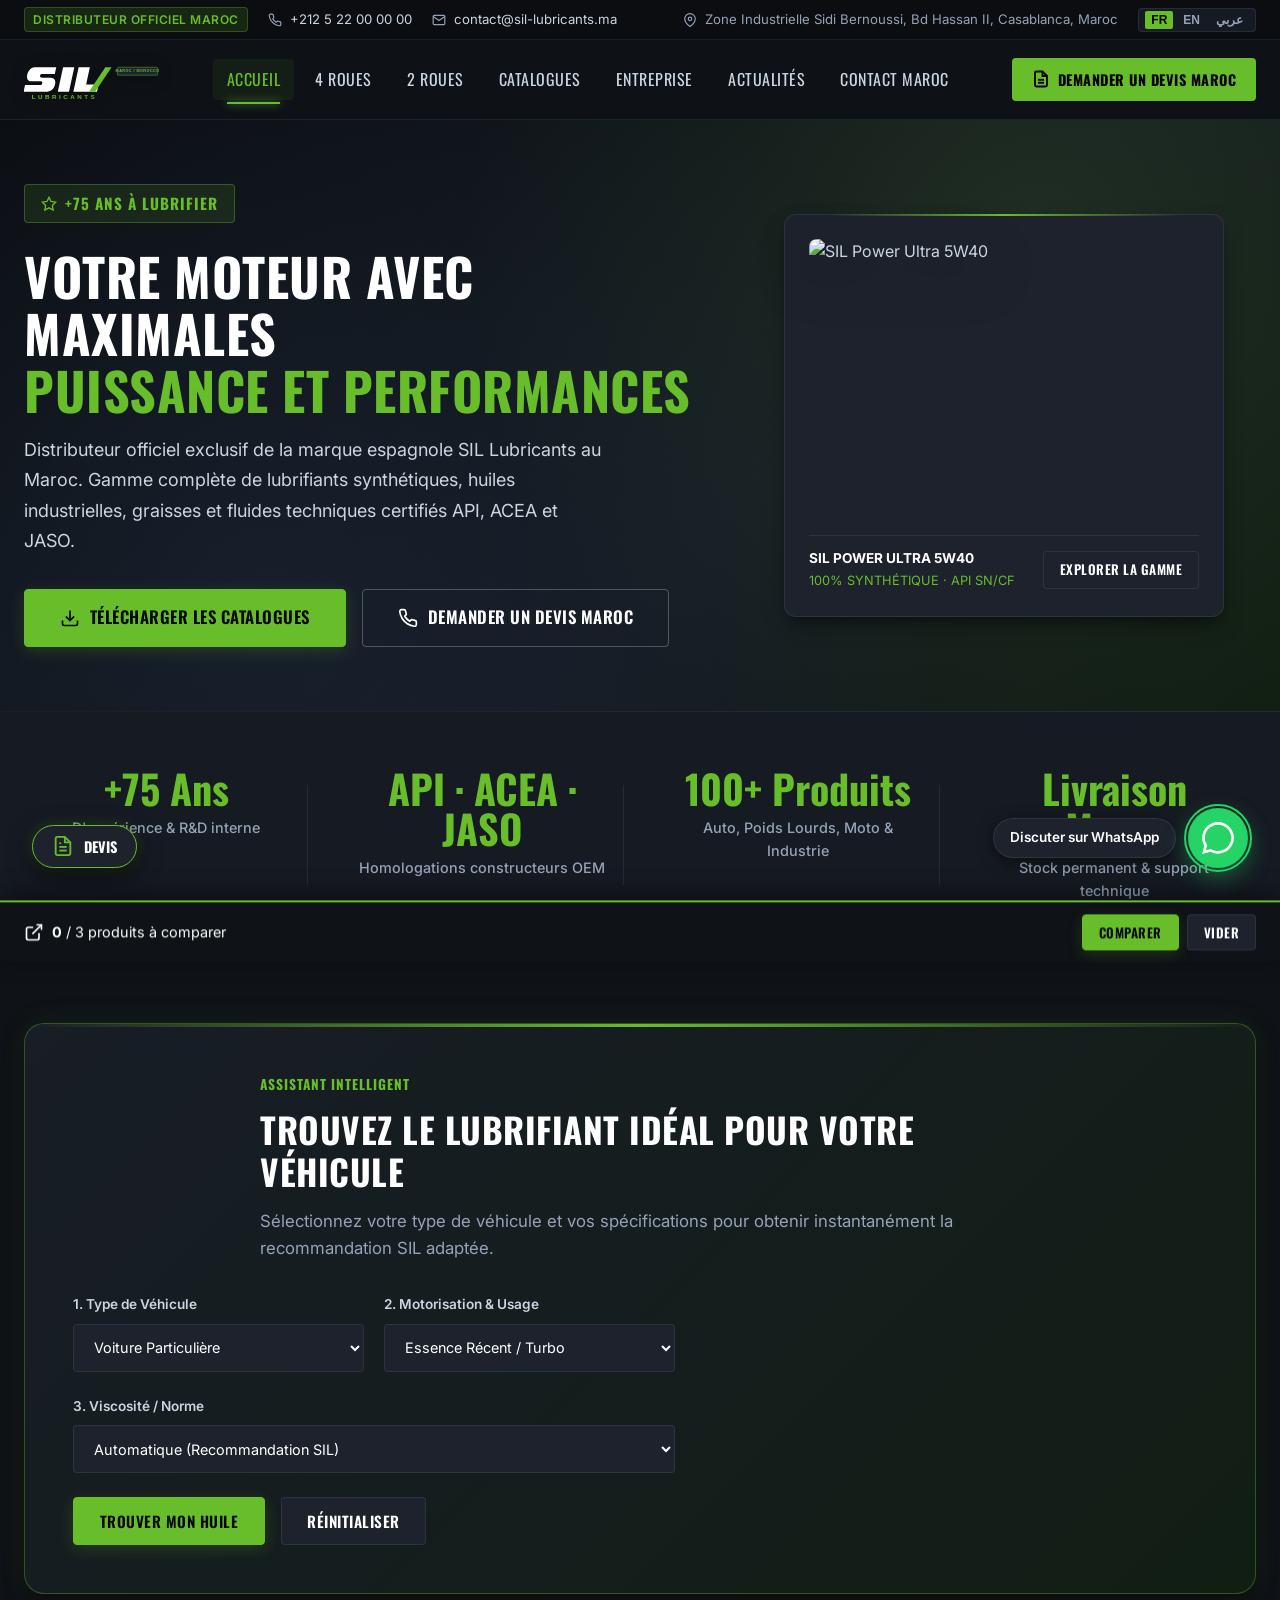
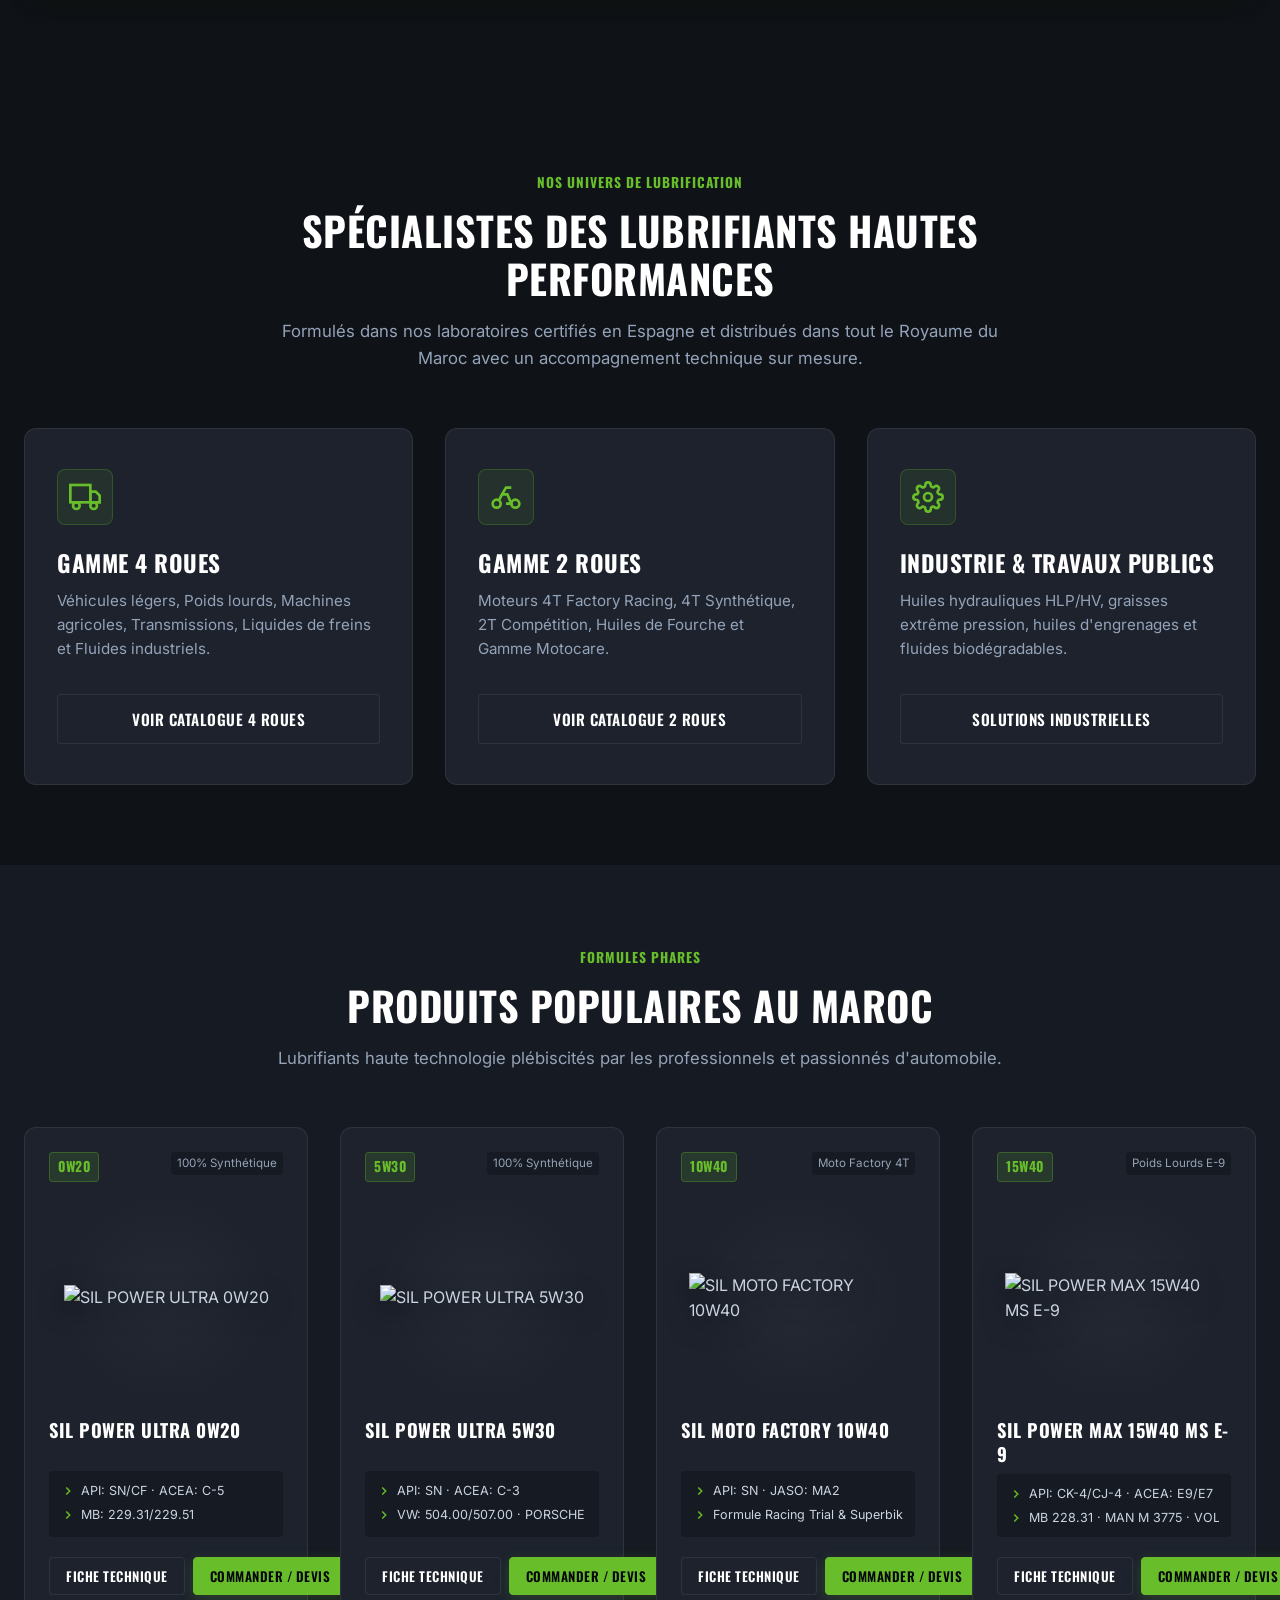
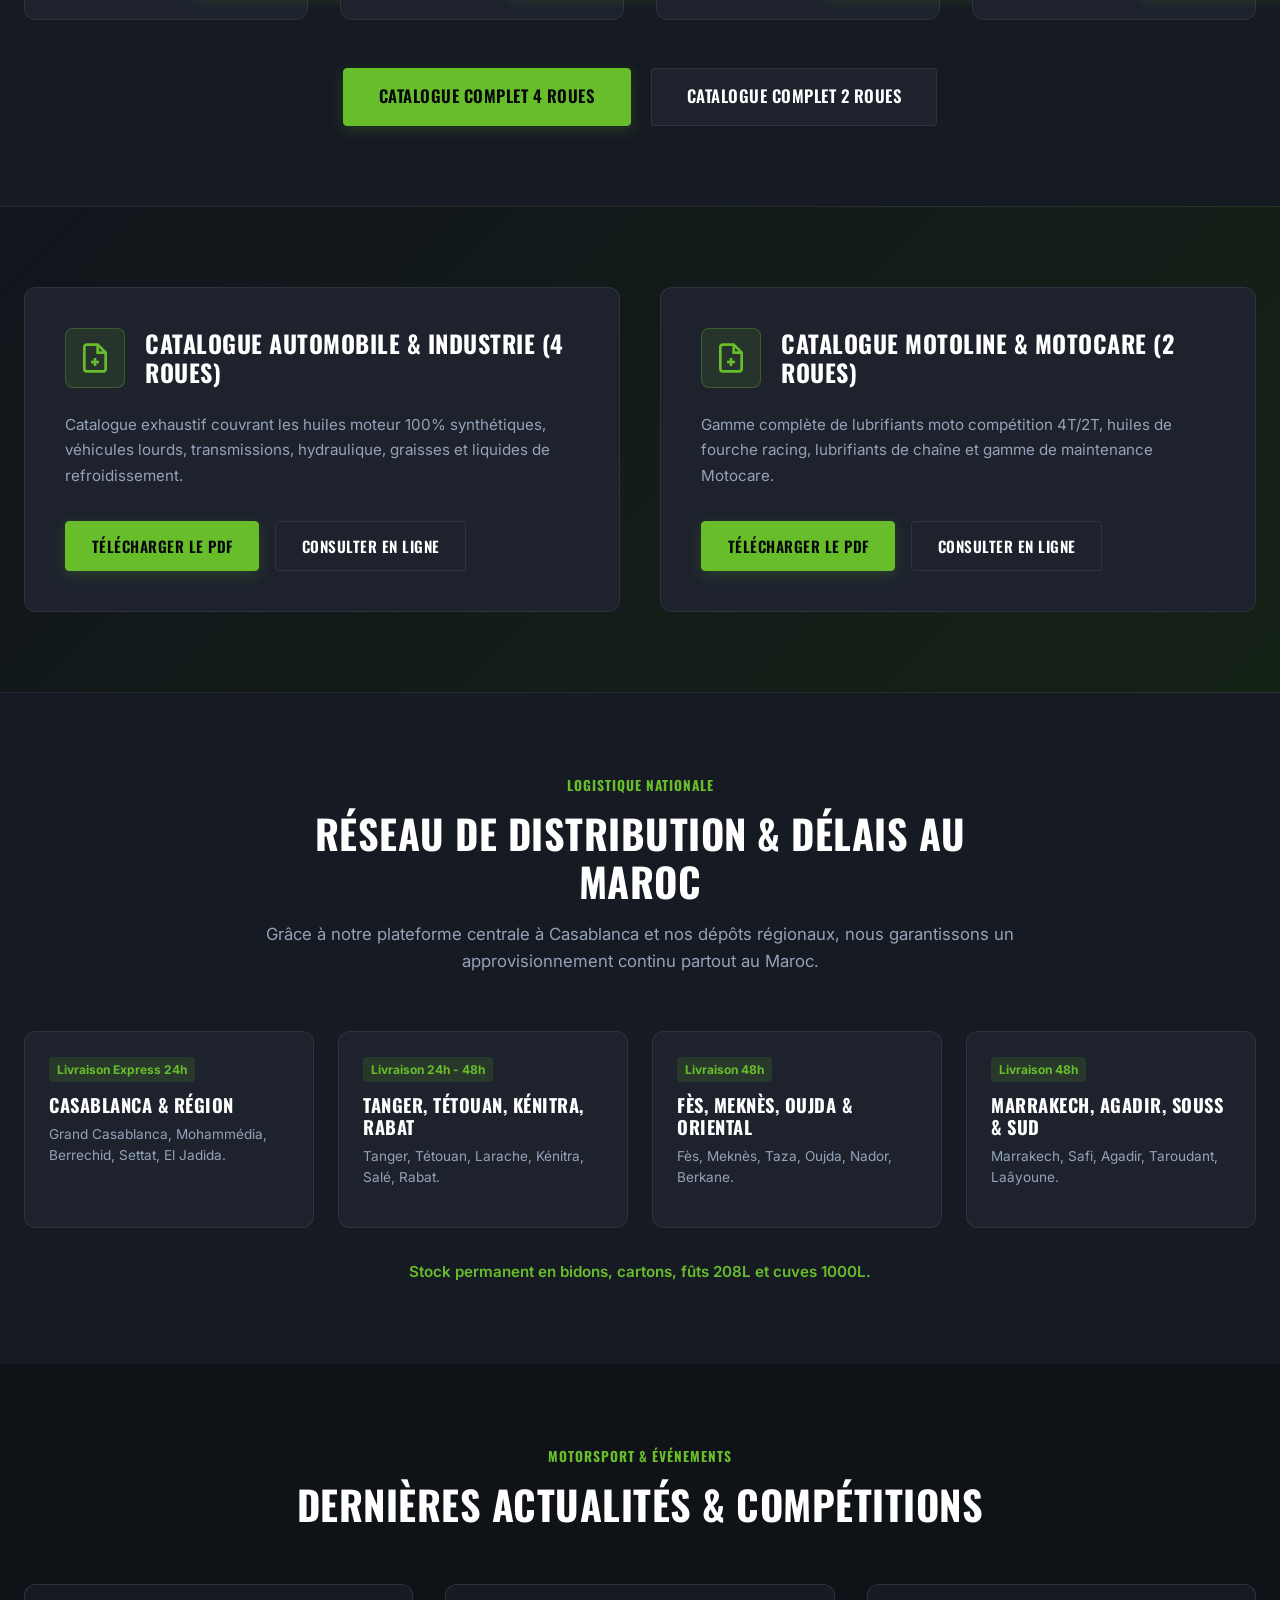
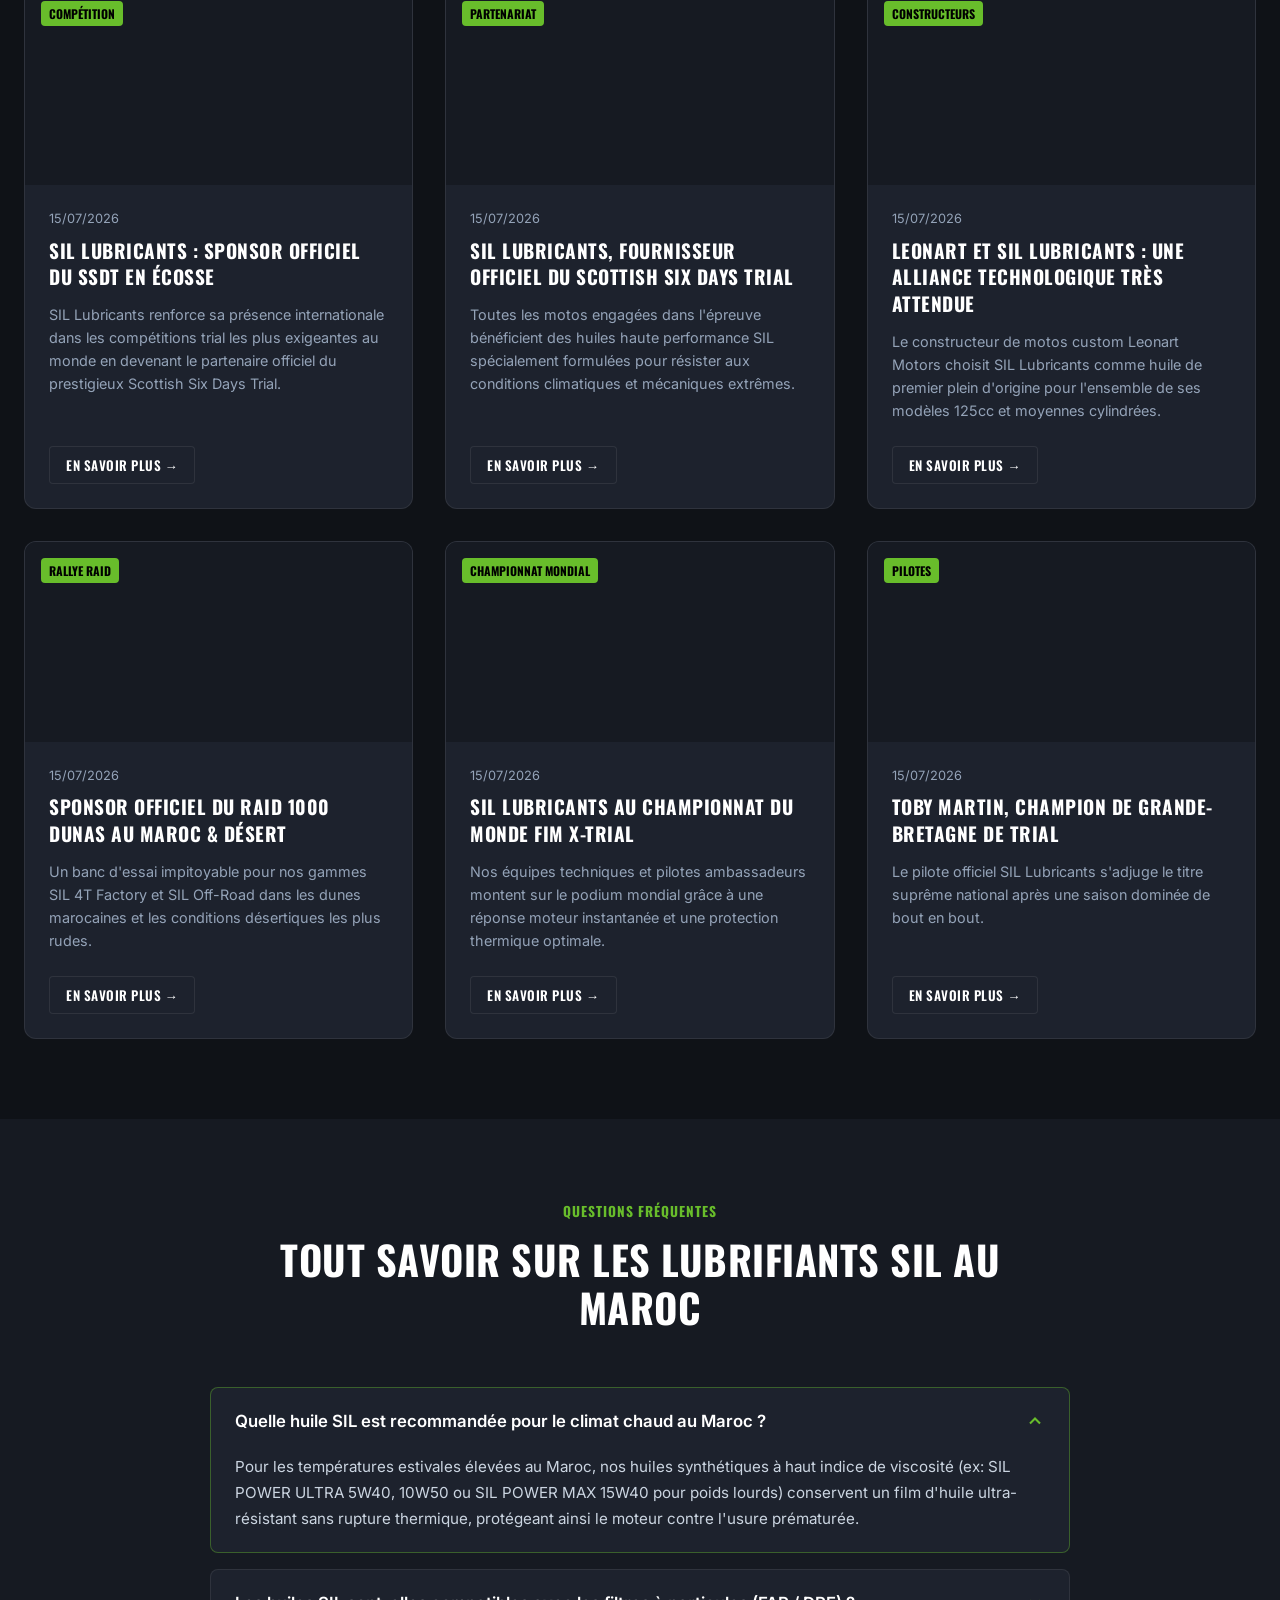
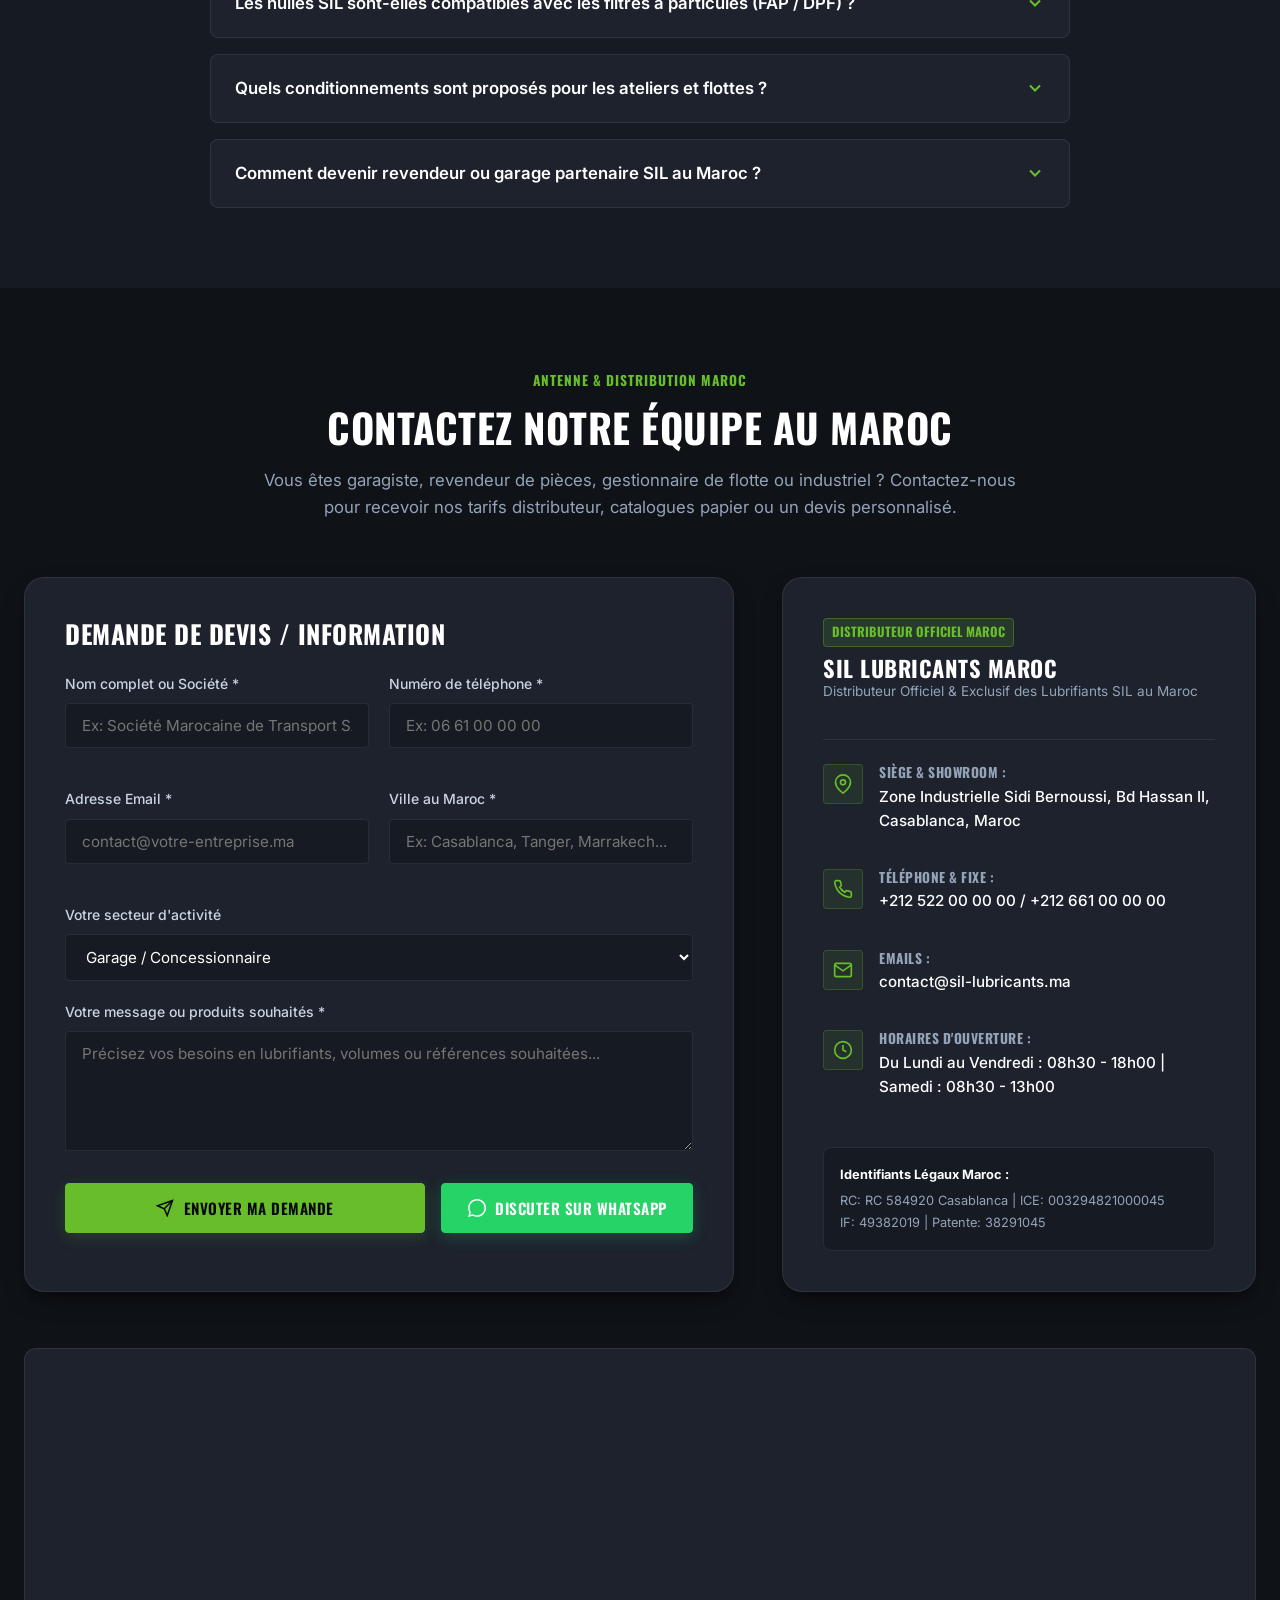
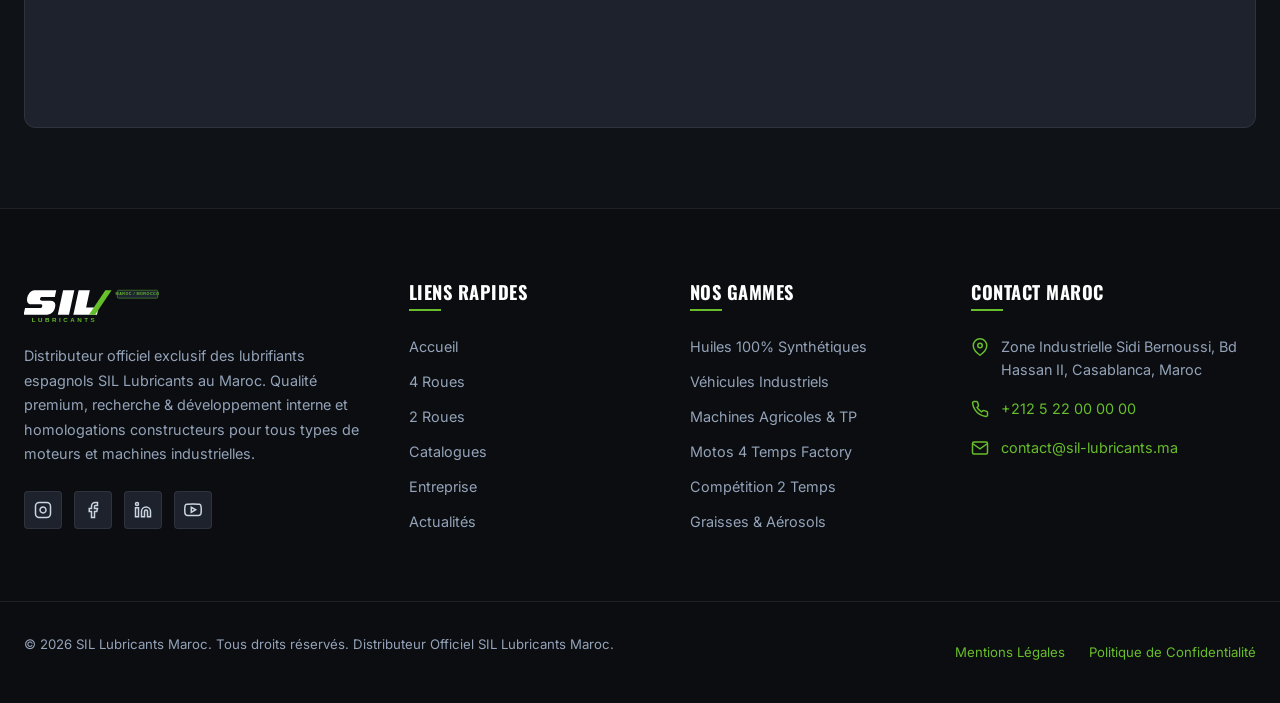
==== commit 7bc8c4a0: "Enhance website: add smart Oil Finder wizard, multi-product quote drawer with WhatsApp export, side-" ====
--- a/index.html
+++ b/index.html
@@ -149,6 +149,73 @@
     </div>
   </section>
 
+  <!-- OIL FINDER SMART ASSISTANT WIZARD -->
+  <section class="section" style="padding: 4rem 0 2rem 0;">
+    <div class="container">
+      <div class="oil-finder-box" id="oil-finder-widget">
+        <div class="section-header" style="margin-bottom: 2rem; text-align: left;">
+          <span class="section-badge" data-i18n="oil_finder.badge">Assistant Intelligent</span>
+          <h2 class="section-title" style="font-size: 2.2rem;" data-i18n="oil_finder.title">Trouvez le Lubrifiant Idéal pour Votre Véhicule</h2>
+          <p class="section-desc" data-i18n="oil_finder.subtitle">Sélectionnez votre type de véhicule et vos spécifications pour obtenir instantanément la recommandation SIL adaptée.</p>
+        </div>
+
+        <div class="oil-finder-grid">
+          <div class="finder-controls">
+            <div class="finder-form-grid">
+              <div class="finder-field">
+                <label class="finder-label" for="finder-vehicle-type" data-i18n="oil_finder.step1_title">1. Type de Véhicule</label>
+                <select id="finder-vehicle-type" class="finder-select">
+                  <option value="car" data-i18n="oil_finder.type_car">Voiture Particulière</option>
+                  <option value="suv" data-i18n="oil_finder.type_suv">Utilitaire / SUV / 4x4</option>
+                  <option value="truck" data-i18n="oil_finder.type_truck">Poids Lourd / Transport</option>
+                  <option value="agri" data-i18n="oil_finder.type_agri">Tracteur / Agricole</option>
+                  <option value="tp" data-i18n="oil_finder.type_tp">Engin TP / Hydraulique</option>
+                  <option value="moto4t" data-i18n="oil_finder.type_moto4t">Moto 4 Temps</option>
+                  <option value="moto2t" data-i18n="oil_finder.type_moto2t">Moto 2 Temps / Kart</option>
+                </select>
+              </div>
+
+              <div class="finder-field">
+                <label class="finder-label" for="finder-engine-type" data-i18n="oil_finder.step2_title">2. Motorisation & Usage</label>
+                <select id="finder-engine-type" class="finder-select">
+                  <option value="gasoline" data-i18n="oil_finder.engine_gasoline">Essence Récent / Turbo</option>
+                  <option value="diesel_dpf" data-i18n="oil_finder.engine_diesel_dpf">Diesel avec FAP (DPF)</option>
+                  <option value="diesel_std" data-i18n="oil_finder.engine_diesel_std">Diesel Standard / Turbo</option>
+                  <option value="hot_climate" data-i18n="oil_finder.engine_hot_climate">Haute Température (Maroc)</option>
+                  <option value="racing" data-i18n="oil_finder.engine_racing">Compétition & Extrême</option>
+                </select>
+              </div>
+            </div>
+
+            <div class="finder-field" style="margin-bottom: 1.5rem;">
+              <label class="finder-label" for="finder-viscosity" data-i18n="oil_finder.step3_title">3. Viscosité Préférée</label>
+              <select id="finder-viscosity" class="finder-select">
+                <option value="all">Automatique (Recommandation SIL)</option>
+                <option value="0W20">0W20 (Hybride & Essence Récent)</option>
+                <option value="0W30">0W30 (Économie Carburant)</option>
+                <option value="5W30">5W30 (Standard Européen FAP C2/C3/C4)</option>
+                <option value="5W40">5W40 (Polyvalent Haute Protection)</option>
+                <option value="10W40">10W40 (Semi-Synthèse / Turbo Diesel / Moto)</option>
+                <option value="10W50">10W50 (Racing & Climat Chaud)</option>
+                <option value="15W40">15W40 (Poids Lourds & Agricole)</option>
+                <option value="20W50">20W50 (Fort Kilométrage / Températures Extrêmes)</option>
+              </select>
+            </div>
+
+            <div style="display:flex; gap:1rem;">
+              <button id="oil-finder-submit" class="btn btn-primary" data-i18n="oil_finder.btn_find">Trouver mon huile</button>
+              <button id="oil-finder-reset" class="btn btn-secondary" data-i18n="oil_finder.btn_reset">Réinitialiser</button>
+            </div>
+          </div>
+
+          <div id="oil-finder-results">
+            <!-- Injected by oil-finder.js -->
+          </div>
+        </div>
+      </div>
+    </div>
+  </section>
+
   <!-- PRODUCT UNIVERSES SECTION -->
   <section class="section">
     <div class="container">
@@ -348,6 +415,49 @@
     </div>
   </section>
 
+  <!-- LOGISTICS & MOROCCO DISTRIBUTION NETWORK -->
+  <section class="section section-alt">
+    <div class="container">
+      <div class="section-header">
+        <span class="section-badge" data-i18n="logistics.badge">Logistique Nationale</span>
+        <h2 class="section-title" data-i18n="logistics.title">Réseau de Distribution & Délais au Maroc</h2>
+        <p class="section-desc" data-i18n="logistics.desc">
+          Grâce à notre plateforme centrale à Casablanca et nos dépôts régionaux, nous garantissons un approvisionnement continu partout au Maroc.
+        </p>
+      </div>
+
+      <div class="hubs-grid">
+        <div class="hub-card">
+          <span class="hub-timing-badge" data-i18n="logistics.time_24h">Livraison Express 24h</span>
+          <h3 class="hub-title" data-i18n="logistics.hub_casa">Casablanca & Région</h3>
+          <p class="hub-cities">Grand Casablanca, Mohammédia, Berrechid, Settat, El Jadida.</p>
+        </div>
+
+        <div class="hub-card">
+          <span class="hub-timing-badge" data-i18n="logistics.time_24_48h">Livraison 24h - 48h</span>
+          <h3 class="hub-title" data-i18n="logistics.hub_north">Nord & Littoral</h3>
+          <p class="hub-cities">Tanger, Tétouan, Larache, Kénitra, Salé, Rabat.</p>
+        </div>
+
+        <div class="hub-card">
+          <span class="hub-timing-badge" data-i18n="logistics.time_48h">Livraison 48h</span>
+          <h3 class="hub-title" data-i18n="logistics.hub_center">Centre & Oriental</h3>
+          <p class="hub-cities">Fès, Meknès, Taza, Oujda, Nador, Berkane.</p>
+        </div>
+
+        <div class="hub-card">
+          <span class="hub-timing-badge" data-i18n="logistics.time_48h">Livraison 48h</span>
+          <h3 class="hub-title" data-i18n="logistics.hub_south">Sud & Souss</h3>
+          <p class="hub-cities">Marrakech, Safi, Agadir, Taroudant, Laâyoune.</p>
+        </div>
+      </div>
+
+      <div style="margin-top: 2rem; text-align: center; color: var(--accent-green); font-weight: 600; font-size: 0.95rem;">
+        <span data-i18n="logistics.stock_feature">Stock permanent en bidons, cartons, fûts 208L et cuves 1000L.</span>
+      </div>
+    </div>
+  </section>
+
   <!-- MOTORSPORT NEWS SECTION -->
   <section class="section">
     <div class="container">
@@ -362,8 +472,60 @@
     </div>
   </section>
 
+  <!-- FAQ SECTION -->
+  <section class="section section-alt">
+    <div class="container">
+      <div class="section-header">
+        <span class="section-badge" data-i18n="faq.badge">Questions Fréquentes</span>
+        <h2 class="section-title" data-i18n="faq.title">Tout Savoir sur les Lubrifiants SIL au Maroc</h2>
+      </div>
+
+      <div class="faq-list">
+        <div class="faq-item active">
+          <div class="faq-question">
+            <span data-i18n="faq.q1">Quelle huile SIL est recommandée pour le climat chaud au Maroc ?</span>
+            <svg class="faq-icon" width="20" height="20" viewBox="0 0 24 24" fill="none" stroke="currentColor" stroke-width="2.5"><polyline points="6 9 12 15 18 9"></polyline></svg>
+          </div>
+          <div class="faq-answer" data-i18n="faq.a1">
+            Pour les températures estivales élevées au Maroc, nos huiles synthétiques à haut indice de viscosité (ex: SIL POWER ULTRA 5W40, 10W50 ou SIL POWER MAX 15W40 pour poids lourds) conservent un film d'huile ultra-résistant sans rupture thermique, protégeant ainsi le moteur contre l'usure prématurée.
+          </div>
+        </div>
+
+        <div class="faq-item">
+          <div class="faq-question">
+            <span data-i18n="faq.q2">Les huiles SIL sont-elles compatibles avec les filtres à particules (FAP / DPF) ?</span>
+            <svg class="faq-icon" width="20" height="20" viewBox="0 0 24 24" fill="none" stroke="currentColor" stroke-width="2.5"><polyline points="6 9 12 15 18 9"></polyline></svg>
+          </div>
+          <div class="faq-answer" data-i18n="faq.a2">
+            Oui, absolument. Notre gamme SIL POWER ULTRA et SUPER bénéficie des technologies Low/Mid-SAPS conformes aux normes ACEA C2, C3 et C5 ainsi qu'aux homologations constructeurs MB 229.51/229.52, VW 504/507 et BMW Longlife-04 pour préserver la durée de vie des FAP et catalyseurs.
+          </div>
+        </div>
+
+        <div class="faq-item">
+          <div class="faq-question">
+            <span data-i18n="faq.q3">Quels conditionnements sont proposés pour les ateliers et flottes ?</span>
+            <svg class="faq-icon" width="20" height="20" viewBox="0 0 24 24" fill="none" stroke="currentColor" stroke-width="2.5"><polyline points="6 9 12 15 18 9"></polyline></svg>
+          </div>
+          <div class="faq-answer" data-i18n="faq.a3">
+            Nous fournissons une gamme complète adaptée aux besoins professionnels : bidons de 1L, 4L, 5L, bidons d'atelier de 20L, fûts de 208L et cuves IBC de 1000L, avec livraison directe sur site.
+          </div>
+        </div>
+
+        <div class="faq-item">
+          <div class="faq-question">
+            <span data-i18n="faq.q4">Comment devenir revendeur ou garage partenaire SIL au Maroc ?</span>
+            <svg class="faq-icon" width="20" height="20" viewBox="0 0 24 24" fill="none" stroke="currentColor" stroke-width="2.5"><polyline points="6 9 12 15 18 9"></polyline></svg>
+          </div>
+          <div class="faq-answer" data-i18n="faq.a4">
+            Contactez notre service commercial via le formulaire de devis ou directement sur WhatsApp. Nous proposons des conditions tarifaires distributeur attractives, du matériel d'atelier (présentoirs, bannières, combinaisons) et une formation technique pour vos équipes.
+          </div>
+        </div>
+      </div>
+    </div>
+  </section>
+
   <!-- CONTACT & MOROCCO DISTRIBUTOR SECTION -->
-  <section class="section section-alt" id="contact-maroc">
+  <section class="section" id="contact-maroc">
     <div class="container">
       <div class="section-header">
         <span class="section-badge" data-i18n="contact_section.badge">Antenne & Distribution Maroc</span>
@@ -573,6 +735,9 @@
   <!-- Scripts -->
   <script src="js/i18n.js"></script>
   <script src="js/contact-loader.js"></script>
+  <script src="js/oil-finder.js"></script>
+  <script src="js/quote-drawer.js"></script>
+  <script src="js/comparator.js"></script>
   <script src="js/whatsapp-widget.js"></script>
   <script src="js/app.js"></script>
 </body>
--- a/css/components.css
+++ b/css/components.css
@@ -1003,3 +1003,580 @@
   transform: translateX(-50%) translateY(0);
   opacity: 1;
 }
+
+/* ==========================================================================
+   OIL FINDER WIZARD
+   ========================================================================== */
+.oil-finder-box {
+  background: linear-gradient(135deg, #181d26 0%, #111e14 100%);
+  border: 1px solid rgba(104, 189, 43, 0.35);
+  border-radius: var(--radius-xl);
+  padding: 3rem;
+  box-shadow: var(--shadow-card), 0 0 30px rgba(104, 189, 43, 0.1);
+  margin-bottom: 4rem;
+  position: relative;
+  overflow: hidden;
+}
+
+.oil-finder-box::before {
+  content: '';
+  position: absolute;
+  top: 0;
+  left: 0;
+  right: 0;
+  height: 3px;
+  background: linear-gradient(90deg, transparent, var(--accent-green), transparent);
+}
+
+.oil-finder-grid {
+  display: grid;
+  grid-template-columns: 1.1fr 0.9fr;
+  gap: 2.5rem;
+  align-items: center;
+}
+
+.finder-form-grid {
+  display: grid;
+  grid-template-columns: 1fr 1fr;
+  gap: 1.25rem;
+  margin-bottom: 1.5rem;
+}
+
+.finder-field {
+  display: flex;
+  flex-direction: column;
+}
+
+.finder-label {
+  font-size: 0.85rem;
+  font-weight: 600;
+  color: var(--text-secondary);
+  margin-bottom: 0.5rem;
+}
+
+.finder-select {
+  height: 48px;
+  background: var(--bg-card);
+  border: 1px solid var(--border-light);
+  border-radius: var(--radius-sm);
+  padding: 0 1rem;
+  color: #fff;
+  font-family: inherit;
+  font-size: 0.9rem;
+  cursor: pointer;
+  transition: all var(--transition-fast);
+}
+
+.finder-select:focus {
+  outline: none;
+  border-color: var(--accent-green);
+  box-shadow: 0 0 0 3px var(--accent-green-glow);
+}
+
+.finder-result-card {
+  background: var(--bg-card);
+  border: 1px solid rgba(104, 189, 43, 0.4);
+  border-radius: var(--radius-lg);
+  padding: 1.75rem;
+  box-shadow: 0 10px 25px rgba(0,0,0,0.5);
+  position: relative;
+}
+
+.finder-result-badge {
+  display: inline-flex;
+  align-items: center;
+  gap: 0.4rem;
+  background: var(--accent-green);
+  color: #05070a;
+  font-size: 0.75rem;
+  font-weight: 700;
+  text-transform: uppercase;
+  padding: 2px 8px;
+  border-radius: var(--radius-sm);
+  margin-bottom: 1rem;
+}
+
+.finder-result-content {
+  display: grid;
+  grid-template-columns: 100px 1fr;
+  gap: 1.5rem;
+  align-items: center;
+}
+
+.finder-result-img-wrap {
+  height: 120px;
+  display: flex;
+  align-items: center;
+  justify-content: center;
+  background: radial-gradient(circle, rgba(255,255,255,0.05) 0%, transparent 70%);
+}
+
+.finder-result-img {
+  max-height: 100%;
+  object-fit: contain;
+  filter: drop-shadow(0 5px 10px rgba(0,0,0,0.5));
+}
+
+/* ==========================================================================
+   FLOATING QUOTE TRIGGER & DRAWER
+   ========================================================================== */
+.floating-quote-btn {
+  position: fixed;
+  bottom: 2rem;
+  left: 2rem;
+  z-index: 998;
+  display: inline-flex;
+  align-items: center;
+  gap: 0.6rem;
+  background: var(--bg-card);
+  border: 1px solid var(--accent-green);
+  color: #fff;
+  padding: 0.6rem 1.2rem;
+  border-radius: 9999px;
+  cursor: pointer;
+  box-shadow: 0 8px 25px rgba(0,0,0,0.6), 0 0 15px var(--accent-green-glow);
+  transition: all var(--transition-fast);
+}
+
+[dir="rtl"] .floating-quote-btn {
+  left: auto;
+  right: 2rem;
+}
+
+.floating-quote-btn:hover {
+  background: var(--bg-card-hover);
+  transform: translateY(-3px);
+}
+
+.quote-btn-icon {
+  position: relative;
+  display: flex;
+  align-items: center;
+  justify-content: center;
+  color: var(--accent-green);
+}
+
+.quote-badge-count {
+  position: absolute;
+  top: -8px;
+  right: -10px;
+  background: var(--accent-green);
+  color: #000;
+  font-size: 0.7rem;
+  font-weight: 800;
+  width: 18px;
+  height: 18px;
+  border-radius: 50%;
+  display: flex;
+  align-items: center;
+  justify-content: center;
+}
+
+.quote-btn-text {
+  font-family: var(--font-heading);
+  font-size: 0.9rem;
+  font-weight: 700;
+  text-transform: uppercase;
+}
+
+/* Drawer Overlay */
+.quote-drawer-overlay {
+  position: fixed;
+  top: 0;
+  left: 0;
+  right: 0;
+  bottom: 0;
+  background: rgba(5, 7, 10, 0.85);
+  backdrop-filter: blur(8px);
+  z-index: 1100;
+  opacity: 0;
+  pointer-events: none;
+  transition: opacity var(--transition-normal);
+}
+
+.quote-drawer-overlay.active {
+  opacity: 1;
+  pointer-events: auto;
+}
+
+.quote-drawer-panel {
+  position: fixed;
+  top: 0;
+  right: 0;
+  bottom: 0;
+  width: 100%;
+  max-width: 440px;
+  background: var(--bg-card);
+  border-left: 1px solid var(--border-light);
+  box-shadow: -10px 0 35px rgba(0,0,0,0.8);
+  display: flex;
+  flex-direction: column;
+  transform: translateX(100%);
+  transition: transform var(--transition-normal);
+  z-index: 1101;
+}
+
+[dir="rtl"] .quote-drawer-panel {
+  right: auto;
+  left: 0;
+  border-left: none;
+  border-right: 1px solid var(--border-light);
+  transform: translateX(-100%);
+}
+
+.quote-drawer-overlay.active .quote-drawer-panel {
+  transform: translateX(0);
+}
+
+.quote-drawer-header {
+  padding: 1.5rem;
+  border-bottom: 1px solid var(--border-light);
+  display: flex;
+  justify-content: space-between;
+  align-items: center;
+}
+
+.quote-drawer-title {
+  font-size: 1.3rem;
+  color: #fff;
+}
+
+.quote-drawer-subtitle {
+  font-size: 0.8rem;
+  color: var(--text-muted);
+}
+
+.quote-drawer-close {
+  width: 36px;
+  height: 36px;
+  background: var(--bg-secondary);
+  border: 1px solid var(--border-light);
+  border-radius: 50%;
+  color: var(--text-muted);
+  display: flex;
+  align-items: center;
+  justify-content: center;
+  cursor: pointer;
+  transition: all var(--transition-fast);
+}
+
+.quote-drawer-close:hover {
+  background: var(--accent-red);
+  color: #fff;
+}
+
+.quote-drawer-body {
+  flex-grow: 1;
+  overflow-y: auto;
+  padding: 1.5rem;
+  display: flex;
+  flex-direction: column;
+  gap: 1rem;
+}
+
+.quote-item-row {
+  display: flex;
+  gap: 1rem;
+  background: var(--bg-secondary);
+  border: 1px solid var(--border-light);
+  border-radius: var(--radius-md);
+  padding: 1rem;
+}
+
+.quote-item-img {
+  width: 60px;
+  height: 60px;
+  object-fit: contain;
+}
+
+.quote-item-info {
+  flex-grow: 1;
+}
+
+.quote-item-name {
+  font-size: 0.95rem;
+  color: #fff;
+  margin-bottom: 0.25rem;
+}
+
+.quote-item-del {
+  background: transparent;
+  border: none;
+  color: var(--text-muted);
+  font-size: 1.2rem;
+  cursor: pointer;
+  padding: 0 4px;
+}
+
+.quote-item-del:hover {
+  color: var(--accent-red);
+}
+
+.quote-pkg-select {
+  background: var(--bg-card);
+  border: 1px solid var(--border-light);
+  color: var(--text-secondary);
+  font-size: 0.75rem;
+  padding: 2px 6px;
+  border-radius: 4px;
+}
+
+.quote-qty-stepper {
+  display: flex;
+  align-items: center;
+  gap: 0.4rem;
+  background: var(--bg-card);
+  border: 1px solid var(--border-light);
+  border-radius: 4px;
+  padding: 1px 4px;
+}
+
+.quote-qty-stepper button {
+  background: transparent;
+  border: none;
+  color: #fff;
+  cursor: pointer;
+  font-size: 0.9rem;
+  padding: 0 4px;
+}
+
+.quote-qty-stepper span {
+  font-size: 0.8rem;
+  font-weight: 700;
+  color: var(--accent-green);
+  min-width: 14px;
+  text-align: center;
+}
+
+.quote-empty-state {
+  text-align: center;
+  padding: 3rem 1rem;
+  color: var(--text-muted);
+}
+
+.quote-empty-state svg {
+  margin-bottom: 1rem;
+  color: rgba(255,255,255,0.2);
+}
+
+.quote-drawer-footer {
+  padding: 1.5rem;
+  border-top: 1px solid var(--border-light);
+  background: var(--bg-secondary);
+}
+
+.quote-clear-btn {
+  background: transparent;
+  border: none;
+  color: var(--text-muted);
+  font-size: 0.8rem;
+  text-decoration: underline;
+  cursor: pointer;
+  display: block;
+  margin: 0.75rem auto 0 auto;
+}
+
+.quote-clear-btn:hover {
+  color: var(--accent-red);
+}
+
+/* ==========================================================================
+   COMPARATOR BAR & TABLE
+   ========================================================================== */
+.comparator-bar {
+  position: fixed;
+  bottom: 0;
+  left: 0;
+  right: 0;
+  background: rgba(15, 18, 23, 0.95);
+  backdrop-filter: blur(12px);
+  border-top: 2px solid var(--accent-green);
+  padding: 0.75rem 0;
+  z-index: 997;
+  transform: translateY(100%);
+  transition: transform var(--transition-normal);
+  box-shadow: 0 -5px 25px rgba(0,0,0,0.5);
+}
+
+.comparator-bar.visible {
+  transform: translateY(0);
+}
+
+.comparator-bar-inner {
+  display: flex;
+  justify-content: space-between;
+  align-items: center;
+  gap: 1.5rem;
+}
+
+.comparator-info {
+  display: flex;
+  align-items: center;
+  gap: 0.5rem;
+  font-size: 0.9rem;
+  color: #fff;
+}
+
+.comparator-thumbs {
+  display: flex;
+  gap: 0.75rem;
+}
+
+.compare-thumb {
+  position: relative;
+  width: 44px;
+  height: 44px;
+  background: var(--bg-card);
+  border: 1px solid var(--border-light);
+  border-radius: var(--radius-sm);
+  display: flex;
+  align-items: center;
+  justify-content: center;
+}
+
+.compare-thumb img {
+  max-width: 80%;
+  max-height: 80%;
+  object-fit: contain;
+}
+
+.compare-thumb-del {
+  position: absolute;
+  top: -5px;
+  right: -5px;
+  width: 16px;
+  height: 16px;
+  background: var(--accent-red);
+  color: #fff;
+  border-radius: 50%;
+  font-size: 0.7rem;
+  display: flex;
+  align-items: center;
+  justify-content: center;
+  cursor: pointer;
+}
+
+.comparator-table {
+  width: 100%;
+  border-collapse: collapse;
+  margin-top: 1rem;
+}
+
+.comparator-table th, .comparator-table td {
+  padding: 1rem;
+  border: 1px solid var(--border-light);
+  vertical-align: top;
+}
+
+.comparator-table th {
+  background: var(--bg-secondary);
+}
+
+/* ==========================================================================
+   LOGISTICS & DELIVERY HUBS
+   ========================================================================== */
+.hubs-grid {
+  display: grid;
+  grid-template-columns: repeat(4, 1fr);
+  gap: 1.5rem;
+  margin-top: 2.5rem;
+}
+
+.hub-card {
+  background: var(--bg-card);
+  border: 1px solid var(--border-light);
+  border-radius: var(--radius-lg);
+  padding: 1.5rem;
+  transition: all var(--transition-normal);
+  position: relative;
+}
+
+.hub-card:hover {
+  transform: translateY(-4px);
+  border-color: var(--accent-green);
+  box-shadow: var(--shadow-card);
+}
+
+.hub-timing-badge {
+  display: inline-flex;
+  align-items: center;
+  gap: 0.3rem;
+  background: rgba(104, 189, 43, 0.15);
+  color: var(--accent-green);
+  font-size: 0.75rem;
+  font-weight: 700;
+  padding: 3px 8px;
+  border-radius: var(--radius-sm);
+  margin-bottom: 0.75rem;
+}
+
+.hub-title {
+  font-size: 1.15rem;
+  color: #fff;
+  margin-bottom: 0.5rem;
+}
+
+.hub-cities {
+  font-size: 0.85rem;
+  color: var(--text-muted);
+  line-height: 1.5;
+}
+
+/* ==========================================================================
+   FAQ ACCORDION
+   ========================================================================== */
+.faq-list {
+  max-width: 860px;
+  margin: 0 auto;
+  display: flex;
+  flex-direction: column;
+  gap: 1rem;
+}
+
+.faq-item {
+  background: var(--bg-card);
+  border: 1px solid var(--border-light);
+  border-radius: var(--radius-md);
+  overflow: hidden;
+  transition: all var(--transition-fast);
+}
+
+.faq-item.active {
+  border-color: rgba(104, 189, 43, 0.4);
+}
+
+.faq-question {
+  padding: 1.25rem 1.5rem;
+  font-size: 1.05rem;
+  font-weight: 600;
+  color: #fff;
+  display: flex;
+  justify-content: space-between;
+  align-items: center;
+  cursor: pointer;
+  user-select: none;
+}
+
+.faq-icon {
+  color: var(--accent-green);
+  transition: transform var(--transition-normal);
+}
+
+.faq-item.active .faq-icon {
+  transform: rotate(180deg);
+}
+
+.faq-answer {
+  max-height: 0;
+  overflow: hidden;
+  transition: max-height var(--transition-normal);
+  padding: 0 1.5rem;
+  color: var(--text-secondary);
+  font-size: 0.95rem;
+  line-height: 1.7;
+}
+
+.faq-item.active .faq-answer {
+  max-height: 300px;
+  padding-bottom: 1.25rem;
+}
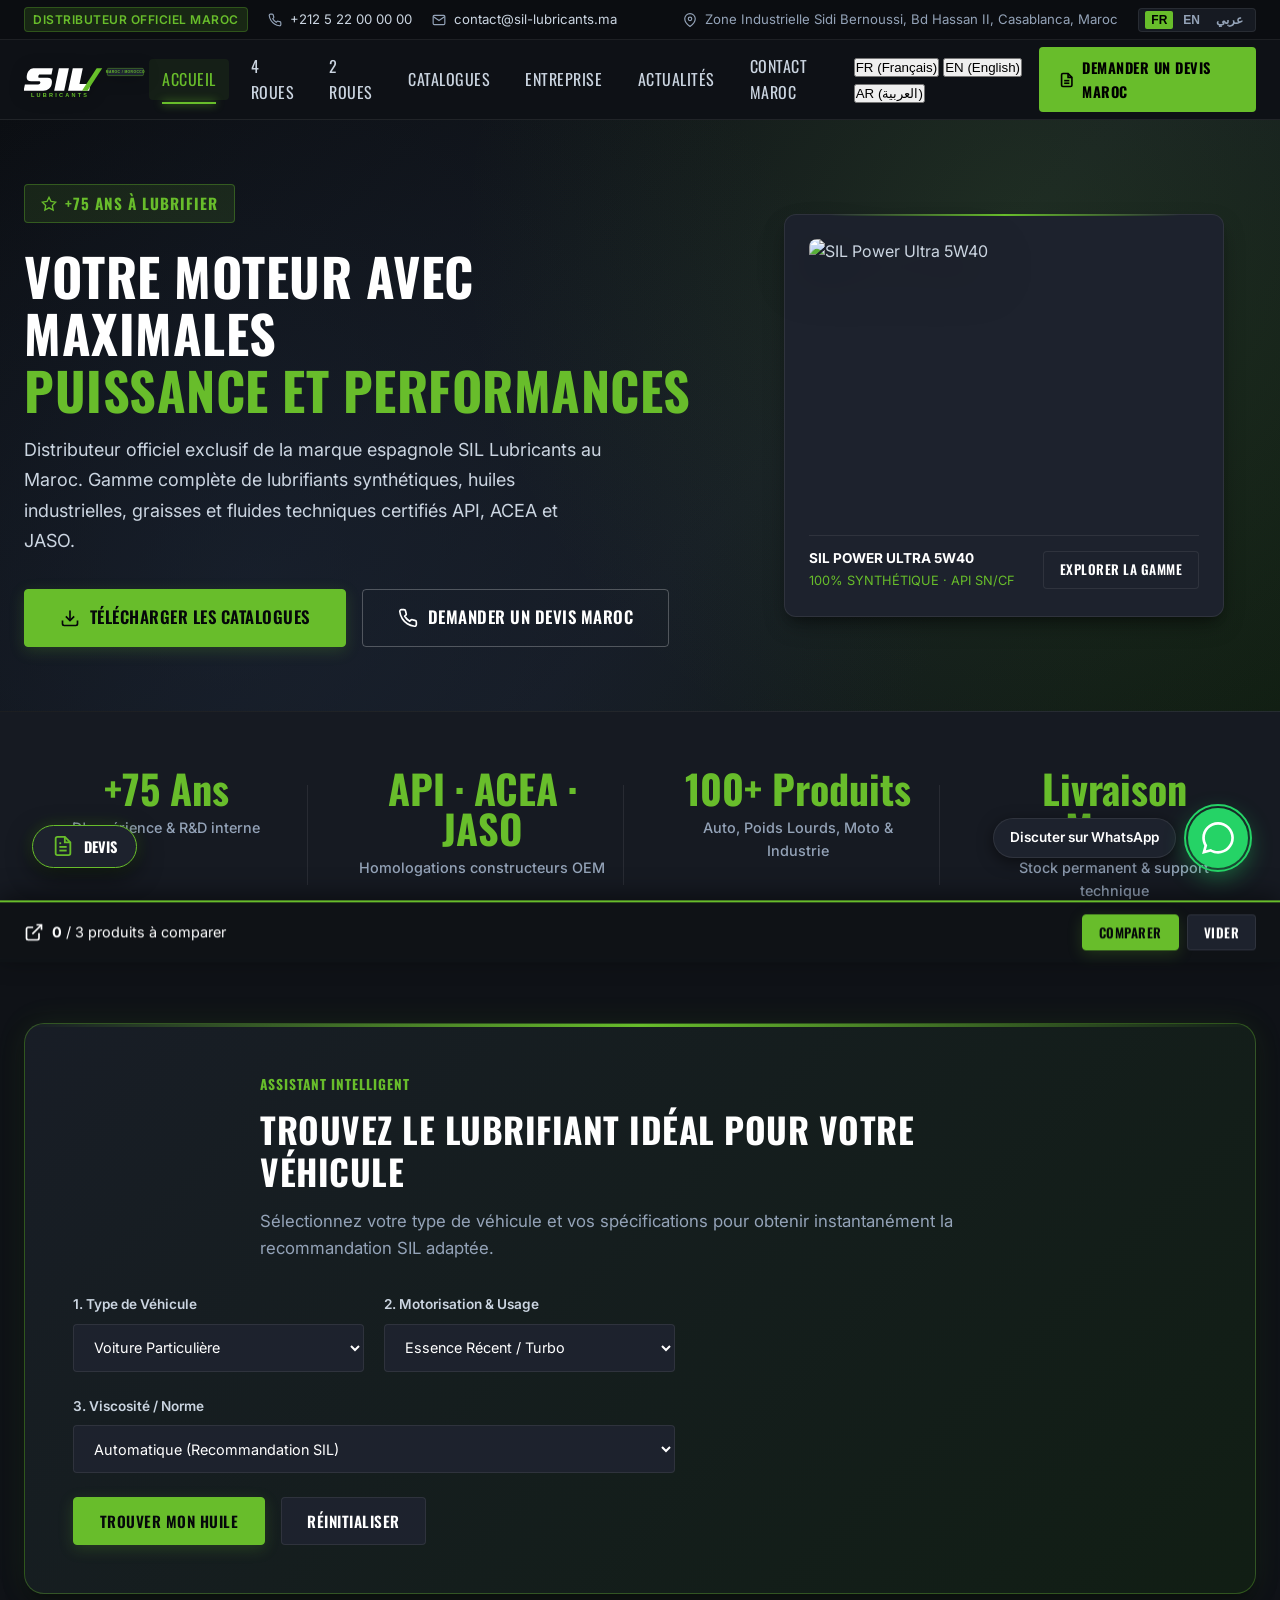
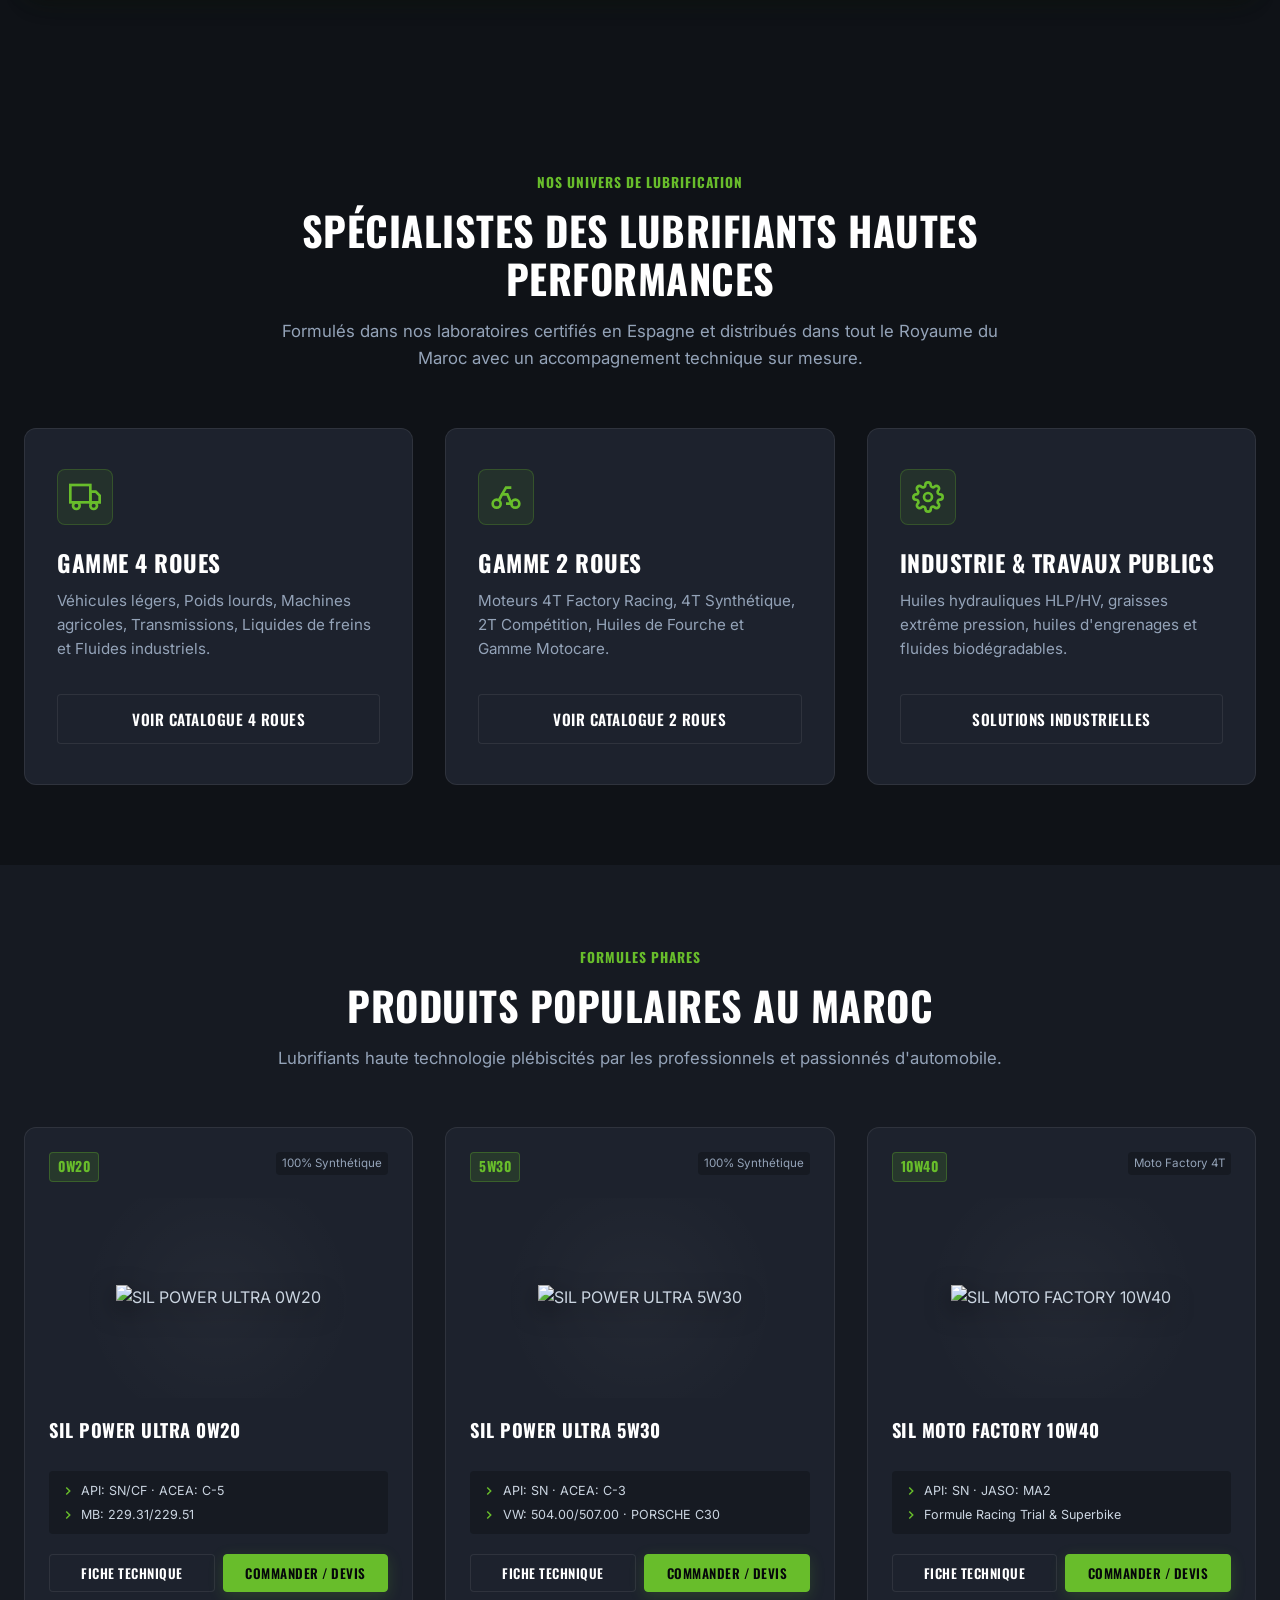
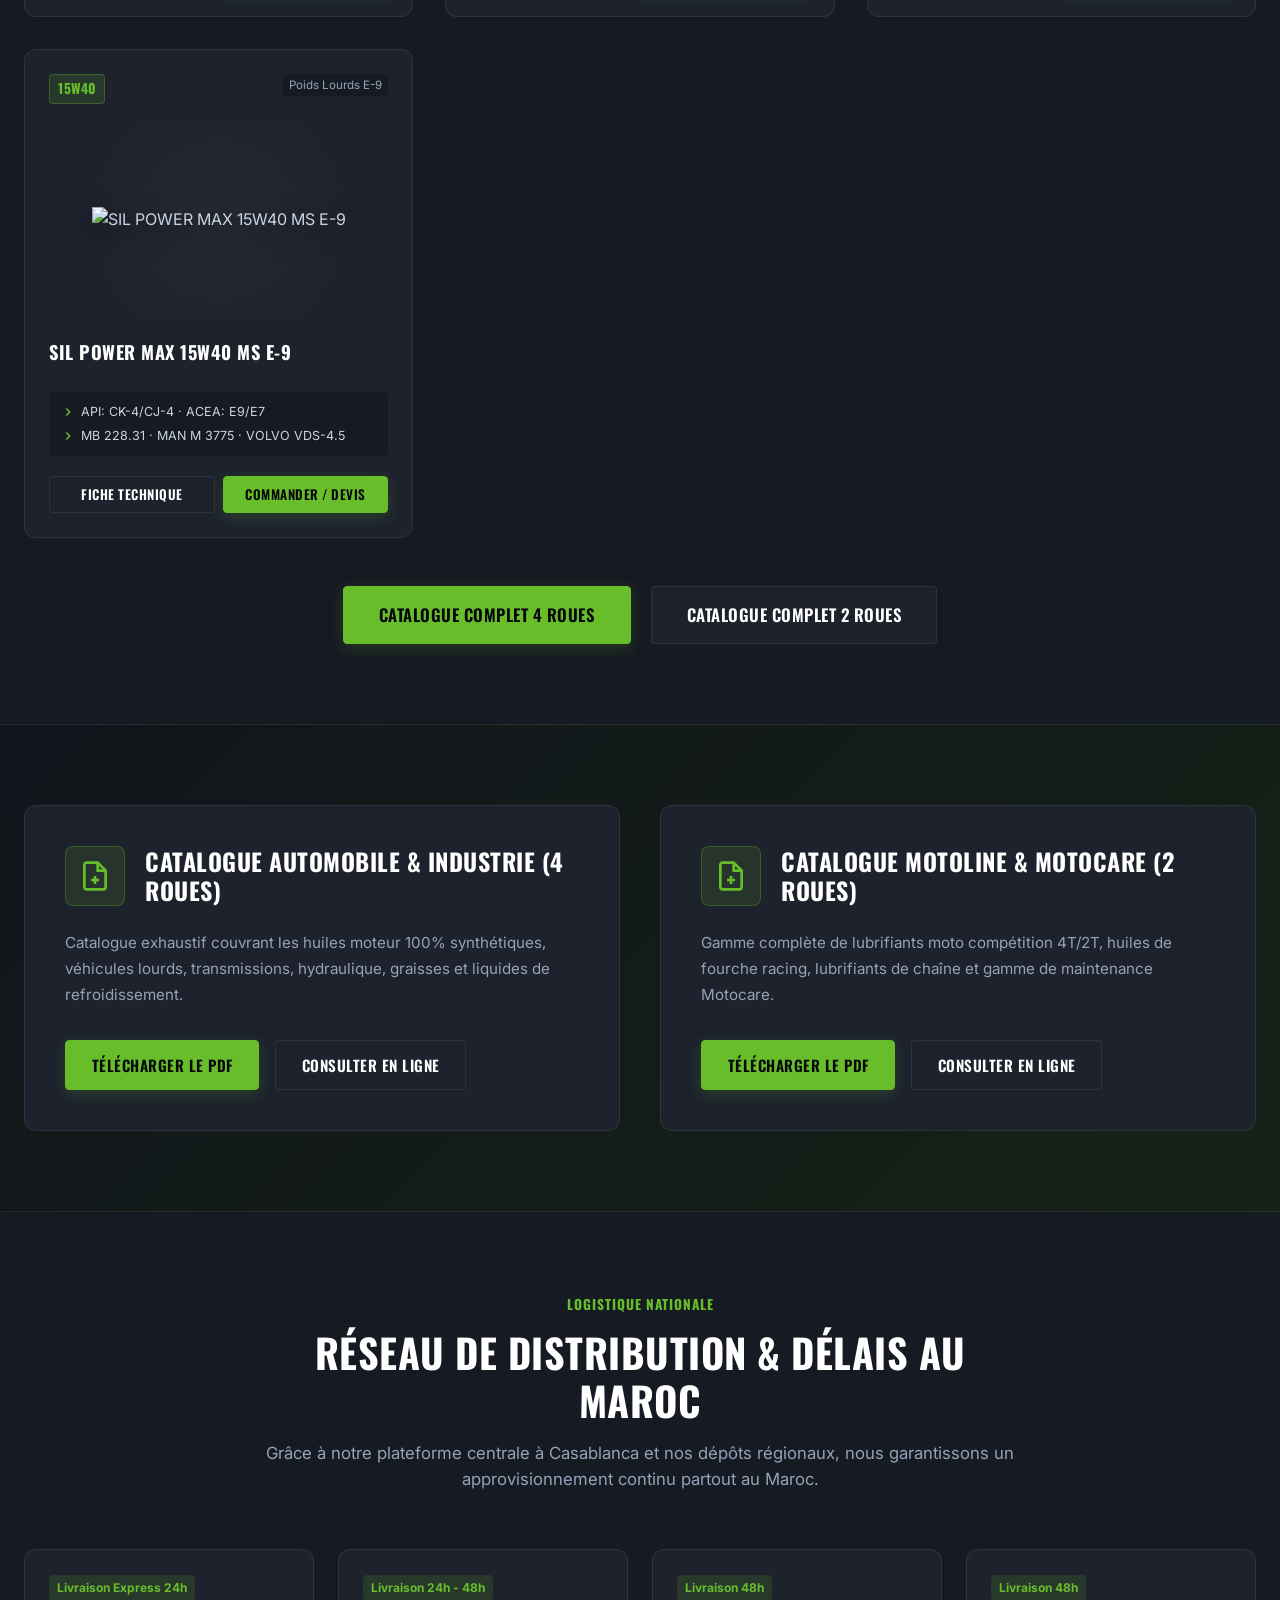
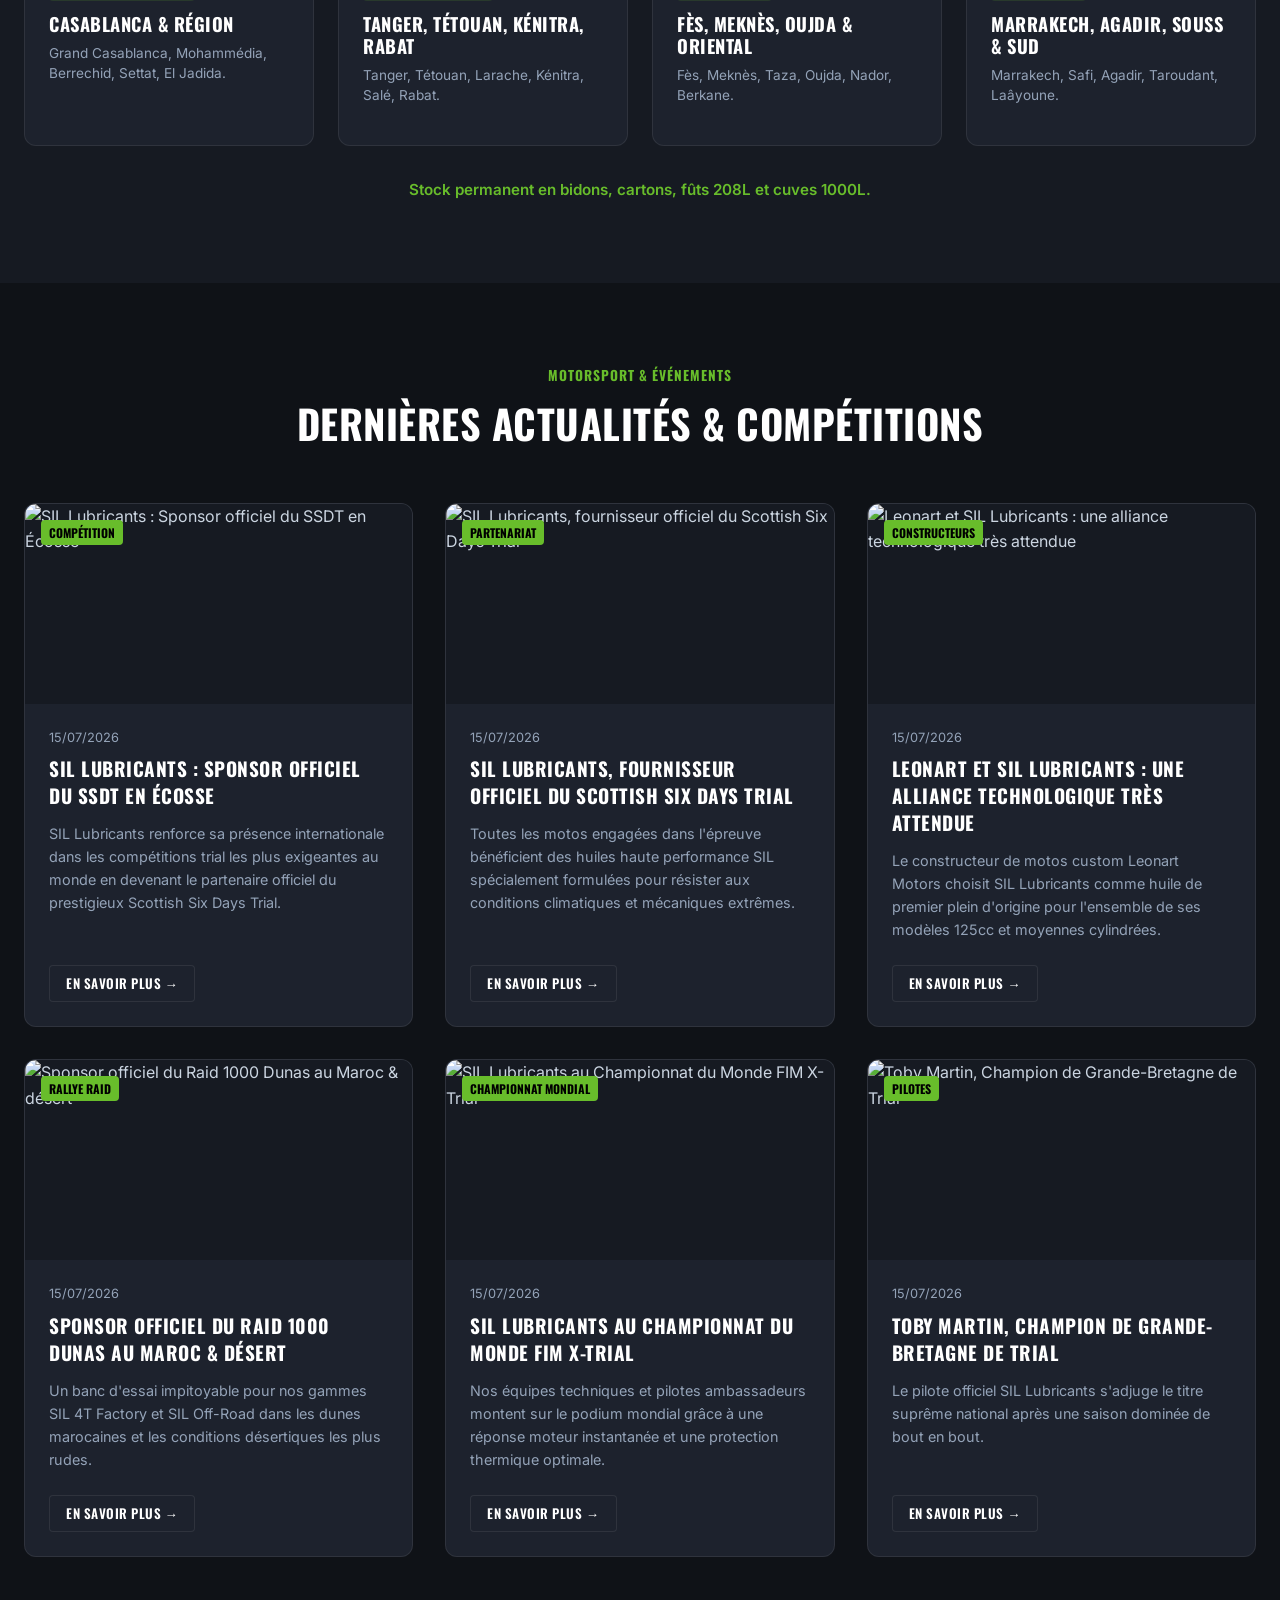
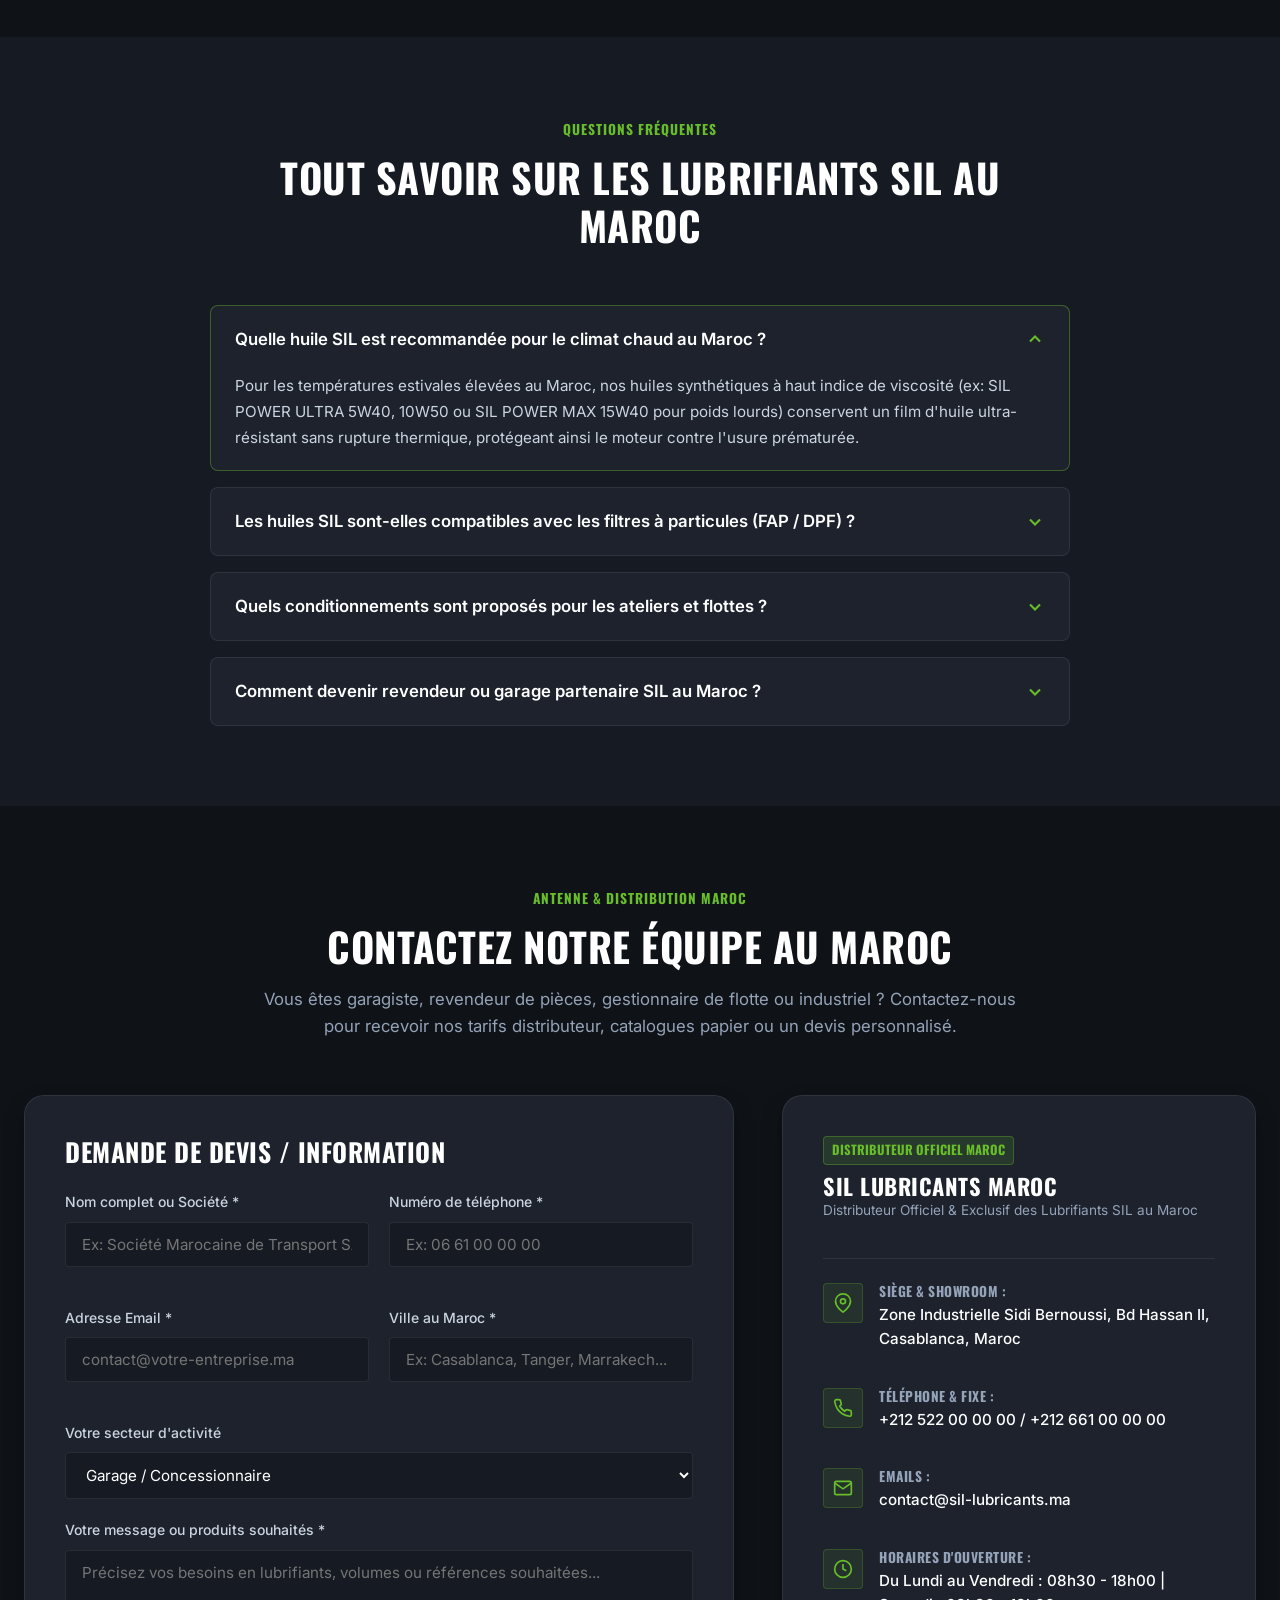
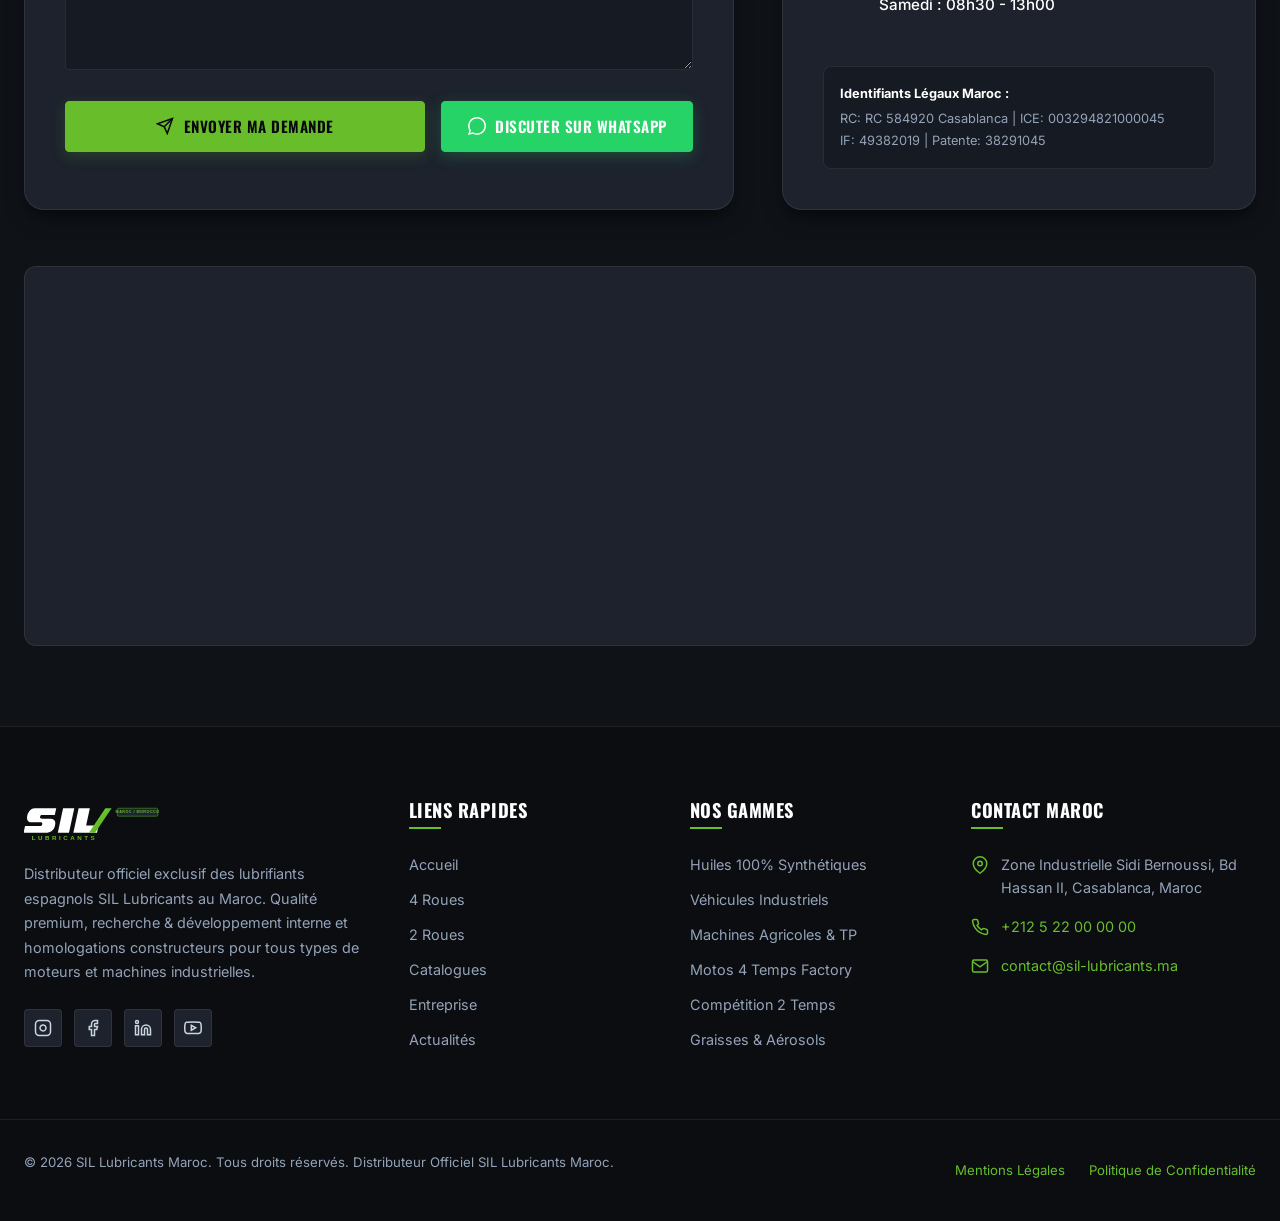
==== commit a8597976: "Convert entire website to a Mobile-First architecture with bottom navigation app bar, horizontal swi" ====
--- a/index.html
+++ b/index.html
@@ -2,7 +2,10 @@
 <html lang="fr" dir="ltr">
 <head>
   <meta charset="UTF-8">
-  <meta name="viewport" content="width=device-width, initial-scale=1.0">
+    <meta name="viewport" content="width=device-width, initial-scale=1.0, maximum-scale=5.0, viewport-fit=cover">
+  <meta name="theme-color" content="#0f1217">
+  <meta name="apple-mobile-web-app-capable" content="yes">
+  <meta name="apple-mobile-web-app-status-bar-style" content="black-translucent">
   <title>SIL Lubricants Maroc | Distributeur Officiel des Lubrifiants SIL</title>
   <meta name="description" content="Distributeur officiel exclusif de SIL Lubricants au Maroc. Gamme complète d'huiles moteur 100% synthétiques, lubrifiants poids lourds, moto racing 4T/2T, transmissions et fluides industriels homologués API, ACEA, JASO.">
   <meta name="keywords" content="SIL Lubricants Maroc, huile moteur maroc, lubrifiants synthétiques casablanca, SIL Power Ultra, huile moto SIL, distributeur lubrifiants maroc, 5W30, 5W40, 10W40">
--- a/css/rtl.css
+++ b/css/rtl.css
@@ -9,10 +9,6 @@
 
 [dir="rtl"] .topbar-left,
 [dir="rtl"] .topbar-right {
-  flex-direction: row;
-}
-
-[dir="rtl"] .main-nav {
   flex-direction: row;
 }
 
@@ -67,3 +63,27 @@
   direction: ltr;
   display: inline-block;
 }
+
+/* Mobile-First RTL Specifics */
+@media (max-width: 768px) {
+  [dir="rtl"] .main-nav {
+    transform: translateX(-100%);
+  }
+
+  [dir="rtl"] .main-nav.active {
+    transform: translateX(0);
+  }
+
+  [dir="rtl"] .quote-drawer-panel {
+    transform: translateY(100%);
+  }
+
+  [dir="rtl"] .quote-drawer-overlay.active .quote-drawer-panel {
+    transform: translateY(0);
+  }
+
+  [dir="rtl"] .mobile-nav-badge {
+    right: auto;
+    left: calc(50% - 18px);
+  }
+}
--- a/css/responsive.css
+++ b/css/responsive.css
@@ -1,158 +1,598 @@
 /* ==========================================================================
-   SIL LUBRICANTS MAROC - RESPONSIVE STYLES
+   SIL LUBRICANTS MAROC - MOBILE-FIRST RESPONSIVE ARCHITECTURE
+   Optimized for Smartphones (iOS & Android), Tablets & High-Density Screens
    ========================================================================== */
 
-@media (max-width: 1024px) {
-  .hero-grid {
-    grid-template-columns: 1fr;
-    gap: 2.5rem;
-    text-align: center;
-  }
-  
-  .hero-description {
-    margin-left: auto;
-    margin-right: auto;
-  }
-  
-  .hero-buttons {
-    justify-content: center;
-  }
-  
-  .hero-visual {
-    order: -1;
-  }
-  
-  .categories-grid, .news-grid {
-    grid-template-columns: repeat(2, 1fr);
-  }
-  
-  .stats-grid {
-    grid-template-columns: repeat(2, 1fr);
-    gap: 1.5rem;
-  }
-  
-  .stat-item:nth-child(2)::after {
-    display: none;
-  }
-  
-  .footer-grid {
-    grid-template-columns: repeat(2, 1fr);
-    gap: 2.5rem;
-  }
-  
-  .contact-grid {
-    grid-template-columns: 1fr;
-  }
-}
-
+/* --------------------------------------------------------------------------
+   BASE MOBILE ADAPTATIONS (< 768px)
+   -------------------------------------------------------------------------- */
 @media (max-width: 768px) {
+  :root {
+    --header-height: 64px;
+    --radius-lg: 10px;
+    --radius-xl: 14px;
+  }
+
+  body {
+    padding-bottom: calc(72px + env(safe-area-inset-bottom, 12px));
+    -webkit-tap-highlight-color: transparent;
+  }
+
+  /* Prevent auto-zoom on iOS inputs */
+  input, select, textarea {
+    font-size: 16px !important;
+  }
+
+  .container {
+    padding-left: 1rem;
+    padding-right: 1rem;
+  }
+
   .topbar {
     display: none;
   }
-  
+
+  /* Header & Logo */
+  .site-header {
+    height: var(--header-height);
+    background: rgba(15, 18, 23, 0.96);
+    backdrop-filter: blur(16px);
+    border-bottom: 1px solid var(--border-light);
+  }
+
+  .header-inner {
+    height: 100%;
+    display: flex;
+    justify-content: space-between;
+    align-items: center;
+  }
+
+  .logo-img {
+    height: 38px;
+    width: auto;
+  }
+
   .mobile-toggle {
     display: flex;
-  }
-  
+    align-items: center;
+    justify-content: center;
+    width: 44px;
+    height: 44px;
+    background: var(--bg-secondary);
+    border: 1px solid var(--border-light);
+    border-radius: var(--radius-sm);
+    color: #fff;
+    cursor: pointer;
+  }
+
+  .mobile-toggle:active {
+    transform: scale(0.92);
+    background: var(--accent-green);
+    color: #000;
+  }
+
+  /* Fullscreen Slide-out Drawer */
   .main-nav {
     position: fixed;
     top: var(--header-height);
     left: 0;
     right: 0;
     bottom: 0;
-    background: #0f1217;
+    background: #0d1015;
     flex-direction: column;
     align-items: stretch;
-    padding: 2rem;
-    gap: 1rem;
+    padding: 1.5rem;
+    gap: 0.5rem;
     border-top: 1px solid var(--border-light);
     transform: translateX(100%);
-    transition: transform var(--transition-normal);
-    z-index: 99;
+    transition: transform 0.3s cubic-bezier(0.16, 1, 0.3, 1);
+    z-index: 1000;
     overflow-y: auto;
   }
-  
+
   [dir="rtl"] .main-nav {
     transform: translateX(-100%);
   }
-  
+
   .main-nav.active {
     transform: translateX(0);
   }
-  
+
   .nav-link {
-    font-size: 1.2rem;
-    padding: 0.85rem 1rem;
-    border-bottom: 1px solid var(--border-light);
-  }
-  
-  .header-actions {
-    display: none;
-  }
-  
+    font-size: 1.15rem;
+    font-weight: 600;
+    padding: 0.9rem 1rem;
+    border-radius: var(--radius-md);
+    background: var(--bg-secondary);
+    border: 1px solid var(--border-light);
+    display: flex;
+    align-items: center;
+    justify-content: space-between;
+  }
+
+  .nav-link:active, .nav-link.active {
+    background: rgba(104, 189, 43, 0.15);
+    border-color: var(--accent-green);
+    color: var(--accent-green);
+  }
+
+  .nav-link::after {
+    content: '→';
+    font-size: 1.1rem;
+    color: var(--text-muted);
+  }
+
+  [dir="rtl"] .nav-link::after {
+    content: '←';
+  }
+
+  /* Header action in mobile drawer */
+  .mobile-drawer-lang-box {
+    margin-top: 1.5rem;
+    padding-top: 1.5rem;
+    border-top: 1px solid var(--border-light);
+    display: flex;
+    justify-content: space-around;
+    gap: 0.5rem;
+  }
+
+  .mobile-lang-btn {
+    flex: 1;
+    padding: 0.6rem;
+    text-align: center;
+    border: 1px solid var(--border-light);
+    border-radius: var(--radius-sm);
+    background: var(--bg-card);
+    color: #fff;
+    font-weight: 600;
+    font-size: 0.9rem;
+    cursor: pointer;
+  }
+
+  .mobile-lang-btn.active {
+    background: var(--accent-green);
+    color: #000;
+    border-color: var(--accent-green);
+  }
+
+  /* Hero Section Mobile */
+  .hero-section {
+    padding: 2.5rem 0 3rem 0;
+    min-height: auto;
+  }
+
+  .hero-grid {
+    grid-template-columns: 1fr;
+    gap: 2rem;
+    text-align: center;
+  }
+
+  .hero-visual {
+    order: -1;
+    max-width: 280px;
+    margin: 0 auto;
+  }
+
+  .hero-badge {
+    margin: 0 auto 1rem auto;
+  }
+
   .hero-title {
-    font-size: 2.25rem;
-  }
-  
-  .section-title {
-    font-size: 2rem;
-  }
-  
-  .categories-grid, .news-grid, .catalogs-grid {
-    grid-template-columns: 1fr;
-  }
-  
-  .search-bar-row {
-    grid-template-columns: 1fr;
-  }
-  
-  .form-grid-2 {
-    grid-template-columns: 1fr;
-  }
-  
-  .modal-grid {
-    grid-template-columns: 1fr;
-    padding: 1.5rem;
-  }
-  
-  .footer-grid {
-    grid-template-columns: 1fr;
-  }
-  
-  .footer-bottom {
-    flex-direction: column;
-    gap: 1rem;
-    text-align: center;
-  }
-  
-  .floating-whatsapp .whatsapp-label {
-    display: none;
-  }
-}
-
-@media (max-width: 480px) {
+    font-size: 2.2rem;
+    line-height: 1.15;
+  }
+
+  .hero-description {
+    font-size: 0.95rem;
+    margin-bottom: 1.75rem;
+  }
+
   .hero-buttons {
     flex-direction: column;
     width: 100%;
-  }
-  
+    gap: 0.75rem;
+  }
+
   .hero-buttons .btn {
     width: 100%;
-  }
-  
+    height: 48px;
+    font-size: 1rem;
+  }
+
+  /* Stats Bar */
+  .stats-bar {
+    padding: 1.5rem 0;
+  }
+
+  .stats-grid {
+    grid-template-columns: 1fr 1fr;
+    gap: 1rem;
+  }
+
+  .stat-item {
+    padding: 0.75rem;
+    background: var(--bg-card);
+    border-radius: var(--radius-md);
+    border: 1px solid var(--border-light);
+    text-align: center;
+  }
+
+  .stat-item::after {
+    display: none;
+  }
+
+  .stat-number {
+    font-size: 1.5rem;
+  }
+
+  .stat-label {
+    font-size: 0.75rem;
+  }
+
+  /* Section Spacing & Titles */
+  .section {
+    padding: 3rem 0;
+  }
+
+  .section-badge {
+    font-size: 0.75rem;
+    padding: 3px 10px;
+  }
+
+  .section-title {
+    font-size: 1.85rem;
+    margin-bottom: 0.75rem;
+  }
+
+  .section-desc {
+    font-size: 0.9rem;
+    margin-bottom: 2rem;
+  }
+
+  /* Oil Finder Mobile */
+  .oil-finder-box {
+    padding: 1.5rem;
+    border-radius: var(--radius-lg);
+  }
+
+  .oil-finder-grid {
+    grid-template-columns: 1fr;
+    gap: 1.5rem;
+  }
+
+  .finder-form-grid {
+    grid-template-columns: 1fr;
+    gap: 1rem;
+  }
+
+  .finder-select {
+    height: 48px;
+    font-size: 16px;
+  }
+
+  .finder-result-card {
+    padding: 1.25rem;
+  }
+
+  .finder-result-content {
+    grid-template-columns: 80px 1fr;
+    gap: 1rem;
+  }
+
+  .finder-result-img-wrap {
+    height: 100px;
+  }
+
+  /* Universes, News & Hubs Grids */
+  .categories-grid,
+  .news-grid,
+  .hubs-grid {
+    grid-template-columns: 1fr;
+    gap: 1.25rem;
+  }
+
+  .category-card {
+    padding: 1.5rem;
+  }
+
+  /* Product Catalog & Horizontal Touch Filters */
+  .catalog-controls {
+    position: sticky;
+    top: var(--header-height);
+    z-index: 90;
+    background: rgba(15, 18, 23, 0.95);
+    backdrop-filter: blur(12px);
+    padding: 1rem 0;
+    margin-bottom: 1.5rem;
+    border-bottom: 1px solid var(--border-light);
+  }
+
+  .catalog-search-bar {
+    margin-bottom: 0.75rem;
+  }
+
+  .catalog-search-input {
+    height: 46px;
+    font-size: 16px;
+  }
+
+  .category-filter-pills,
+  .viscosity-filter-chips {
+    display: flex;
+    overflow-x: auto;
+    white-space: nowrap;
+    -webkit-overflow-scrolling: touch;
+    scrollbar-width: none;
+    gap: 0.5rem;
+    padding-bottom: 4px;
+  }
+
+  .category-filter-pills::-webkit-scrollbar,
+  .viscosity-filter-chips::-webkit-scrollbar {
+    display: none;
+  }
+
+  .filter-pill,
+  .visc-chip {
+    flex: 0 0 auto;
+    padding: 0.5rem 1rem;
+    font-size: 0.85rem;
+    border-radius: 9999px;
+  }
+
+  /* Product Cards Mobile */
   .product-grid {
     grid-template-columns: 1fr;
-  }
-  
-  .stats-grid {
-    grid-template-columns: 1fr;
-  }
-  
-  .stat-item::after {
+    gap: 1.25rem;
+  }
+
+  @media (min-width: 480px) and (max-width: 768px) {
+    .product-grid {
+      grid-template-columns: 1fr 1fr;
+      gap: 1rem;
+    }
+  }
+
+  .product-card {
+    padding: 1.25rem;
+  }
+
+  .product-img-wrap {
+    height: 180px;
+  }
+
+  .product-card-actions {
+    flex-direction: column;
+    gap: 0.5rem;
+  }
+
+  .product-card-actions .btn {
+    width: 100%;
+    height: 42px;
+  }
+
+  /* Bottom Sheet Modals on Mobile */
+  .modal-card {
+    position: fixed;
+    bottom: 0;
+    left: 0;
+    right: 0;
+    max-height: 90vh;
+    border-radius: 20px 20px 0 0;
+    margin: 0;
+    max-width: 100%;
+    transform: translateY(100%);
+    transition: transform 0.3s cubic-bezier(0.16, 1, 0.3, 1);
+    overflow-y: auto;
+    padding: 1.5rem;
+  }
+
+  .modal-overlay.active .modal-card {
+    transform: translateY(0);
+  }
+
+  .modal-grid {
+    grid-template-columns: 1fr;
+    gap: 1.5rem;
+  }
+
+  .modal-gallery {
+    text-align: center;
+  }
+
+  .modal-product-img {
+    max-height: 180px;
+    margin: 0 auto;
+  }
+
+  /* Quote Drawer as Bottom Sheet on Mobile */
+  .quote-drawer-panel {
+    top: auto;
+    left: 0;
+    right: 0;
+    bottom: 0;
+    max-width: 100%;
+    height: 85vh;
+    border-radius: 20px 20px 0 0;
+    border-left: none;
+    border-top: 1px solid var(--border-light);
+    transform: translateY(100%);
+  }
+
+  [dir="rtl"] .quote-drawer-panel {
+    transform: translateY(100%);
+  }
+
+  .quote-drawer-overlay.active .quote-drawer-panel {
+    transform: translateY(0);
+  }
+
+  /* Hide Desktop Floating Buttons on Mobile (Replaced by Bottom App Bar) */
+  .floating-quote-btn,
+  .floating-whatsapp {
     display: none !important;
   }
-  
-  .contact-form-box, .morocco-info-card {
-    padding: 1.5rem;
-  }
-}
+
+  /* Contact Form & Footer Mobile */
+  .contact-grid {
+    grid-template-columns: 1fr;
+    gap: 2rem;
+  }
+
+  .form-grid-2 {
+    grid-template-columns: 1fr;
+    gap: 1rem;
+  }
+
+  .form-control {
+    height: 48px;
+  }
+
+  textarea.form-control {
+    height: 120px;
+  }
+
+  .footer-grid {
+    grid-template-columns: 1fr;
+    gap: 2rem;
+    text-align: center;
+  }
+
+  .social-links {
+    justify-content: center;
+  }
+
+  .footer-contact-item {
+    justify-content: center;
+  }
+}
+
+/* --------------------------------------------------------------------------
+   MOBILE BOTTOM NAVIGATION DOCK (Native App Feel)
+   -------------------------------------------------------------------------- */
+.mobile-bottom-nav {
+  position: fixed;
+  bottom: 0;
+  left: 0;
+  right: 0;
+  height: calc(62px + env(safe-area-inset-bottom, 12px));
+  padding-bottom: env(safe-area-inset-bottom, 12px);
+  background: rgba(15, 18, 23, 0.98);
+  backdrop-filter: blur(20px);
+  border-top: 1px solid rgba(255, 255, 255, 0.1);
+  display: none;
+  justify-content: space-around;
+  align-items: center;
+  z-index: 1050;
+  box-shadow: 0 -5px 25px rgba(0, 0, 0, 0.6);
+}
+
+@media (max-width: 768px) {
+  .mobile-bottom-nav {
+    display: flex;
+  }
+}
+
+.mobile-nav-item {
+  flex: 1;
+  display: flex;
+  flex-direction: column;
+  align-items: center;
+  justify-content: center;
+  gap: 3px;
+  color: var(--text-muted);
+  text-decoration: none;
+  font-size: 0.72rem;
+  font-weight: 600;
+  padding: 6px 0;
+  position: relative;
+  transition: color var(--transition-fast);
+  background: transparent;
+  border: none;
+  cursor: pointer;
+  -webkit-tap-highlight-color: transparent;
+}
+
+.mobile-nav-item svg {
+  width: 22px;
+  height: 22px;
+  stroke-width: 2;
+  transition: transform var(--transition-fast);
+}
+
+.mobile-nav-item:active svg {
+  transform: scale(1.15);
+}
+
+.mobile-nav-item.active,
+.mobile-nav-item:hover {
+  color: var(--accent-green);
+}
+
+.mobile-nav-badge {
+  position: absolute;
+  top: 2px;
+  right: calc(50% - 18px);
+  background: var(--accent-green);
+  color: #000;
+  font-size: 0.65rem;
+  font-weight: 800;
+  min-width: 16px;
+  height: 16px;
+  border-radius: 9999px;
+  display: flex;
+  align-items: center;
+  justify-content: center;
+  padding: 0 4px;
+}
+
+[dir="rtl"] .mobile-nav-badge {
+  right: auto;
+  left: calc(50% - 18px);
+}
+
+.mobile-nav-item.item-whatsapp {
+  color: #25d366;
+}
+
+/* --------------------------------------------------------------------------
+   TABLETS & DESKTOPS (>= 769px)
+   -------------------------------------------------------------------------- */
+@media (min-width: 769px) and (max-width: 1024px) {
+  .hero-grid {
+    grid-template-columns: 1fr;
+    text-align: center;
+  }
+  .hero-visual {
+    order: -1;
+    max-width: 320px;
+    margin: 0 auto;
+  }
+  .categories-grid, .news-grid {
+    grid-template-columns: repeat(2, 1fr);
+  }
+  .hubs-grid {
+    grid-template-columns: repeat(2, 1fr);
+  }
+  .product-grid {
+    grid-template-columns: repeat(2, 1fr);
+  }
+  .footer-grid {
+    grid-template-columns: repeat(2, 1fr);
+  }
+}
+
+@media (min-width: 1025px) {
+  .product-grid {
+    grid-template-columns: repeat(3, 1fr);
+  }
+  .categories-grid {
+    grid-template-columns: repeat(3, 1fr);
+  }
+  .news-grid {
+    grid-template-columns: repeat(3, 1fr);
+  }
+  .hubs-grid {
+    grid-template-columns: repeat(4, 1fr);
+  }
+}
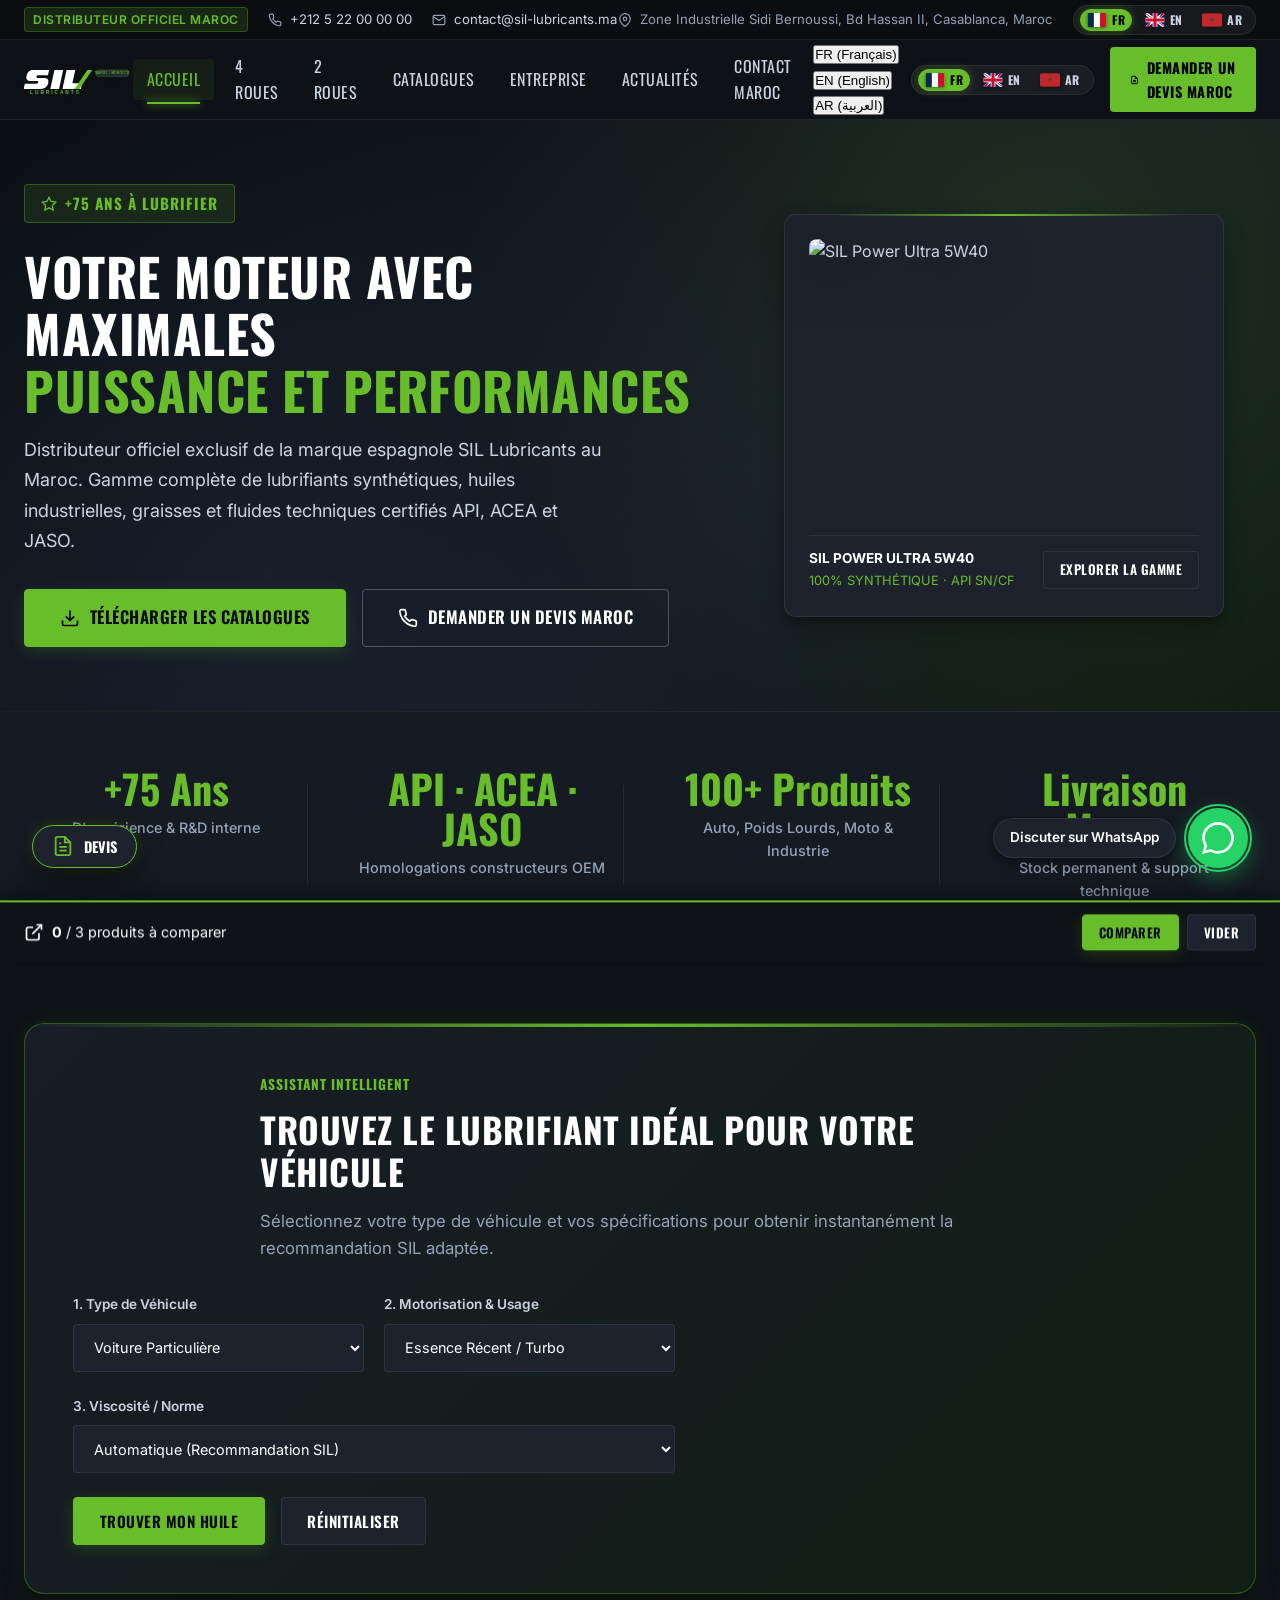
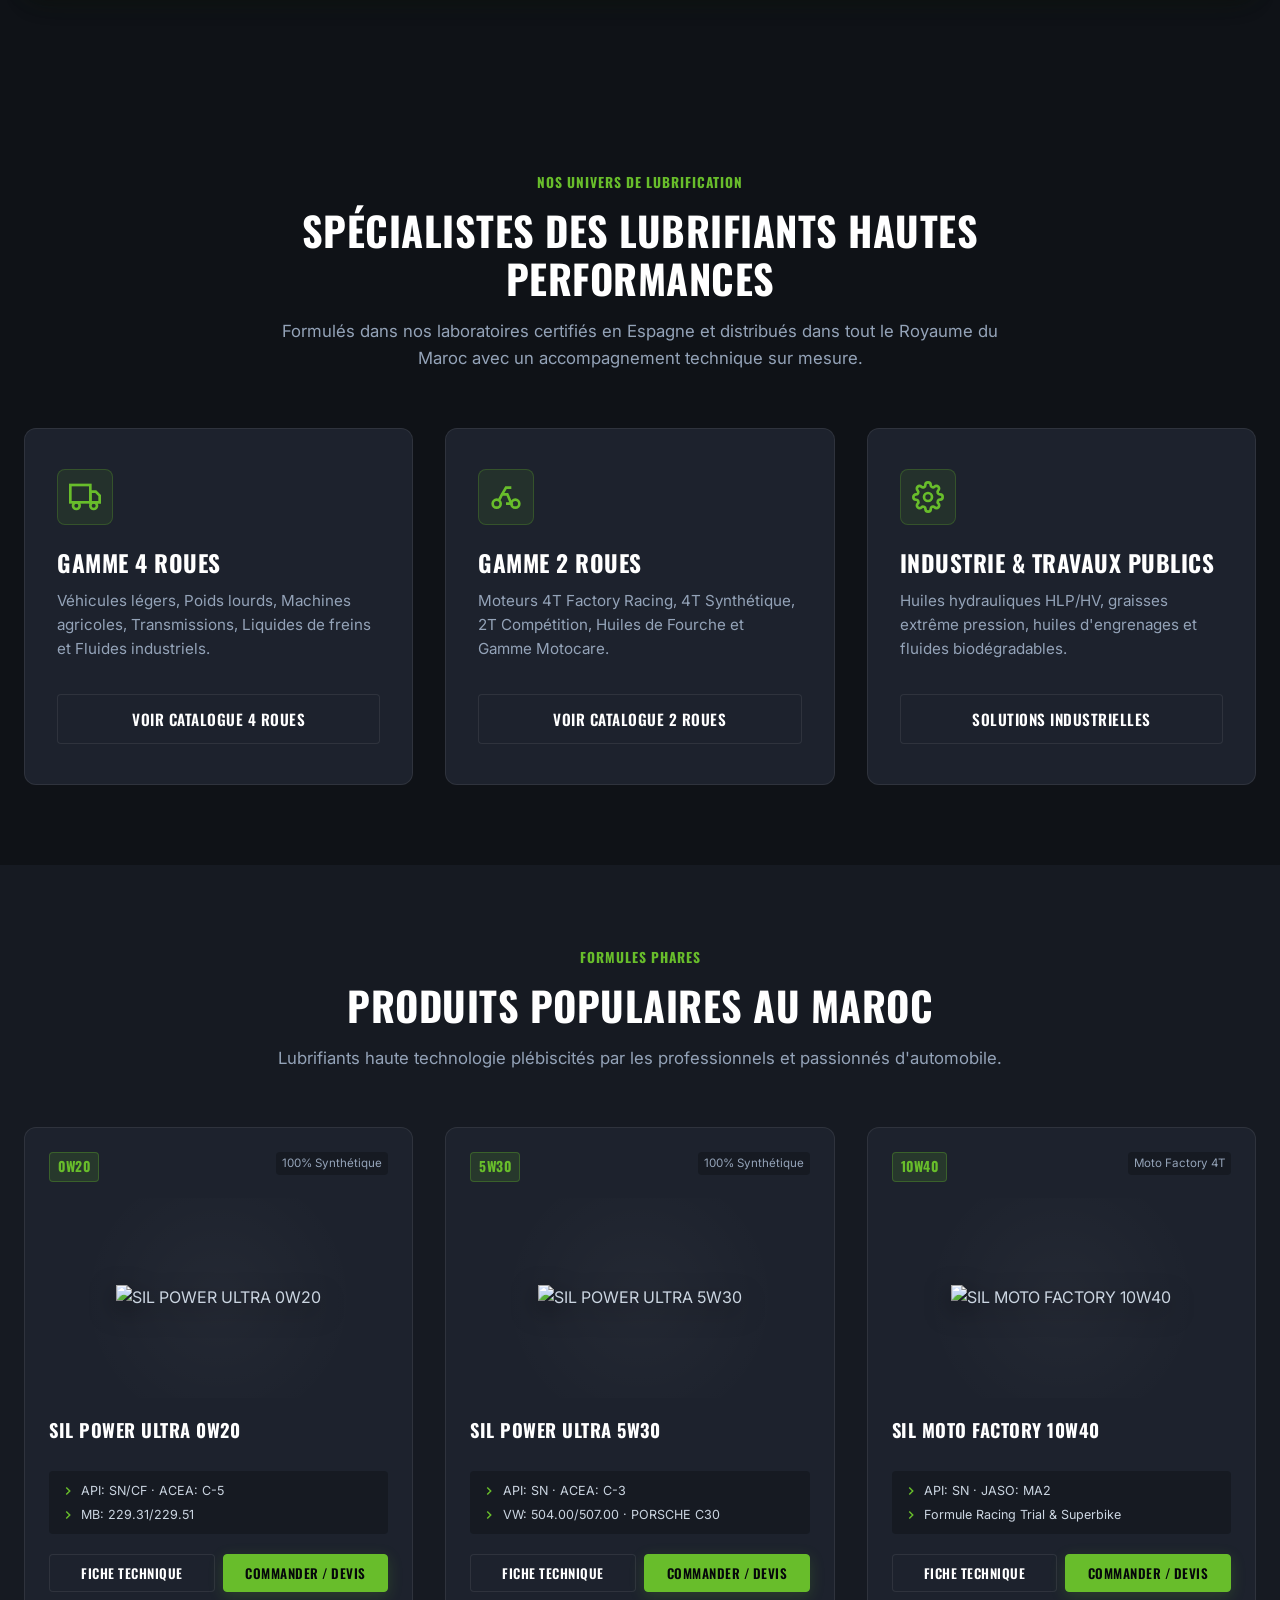
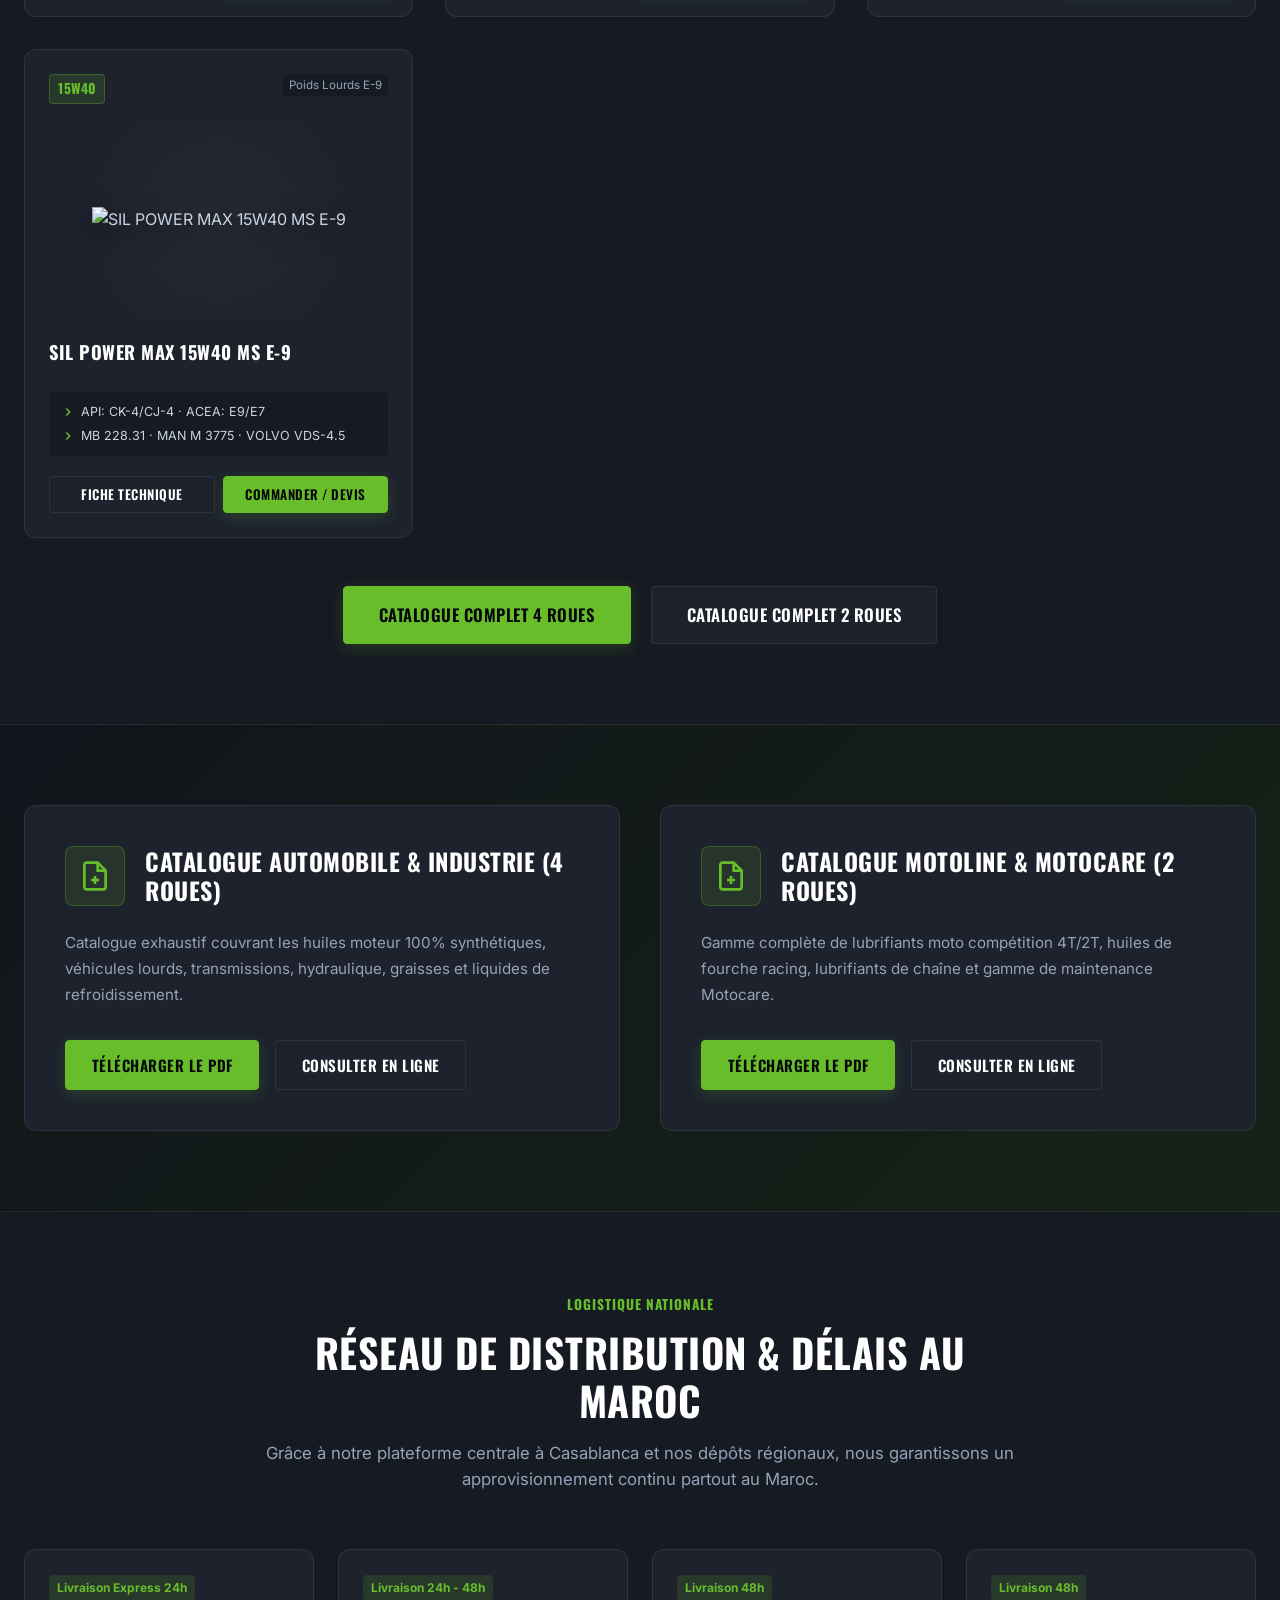
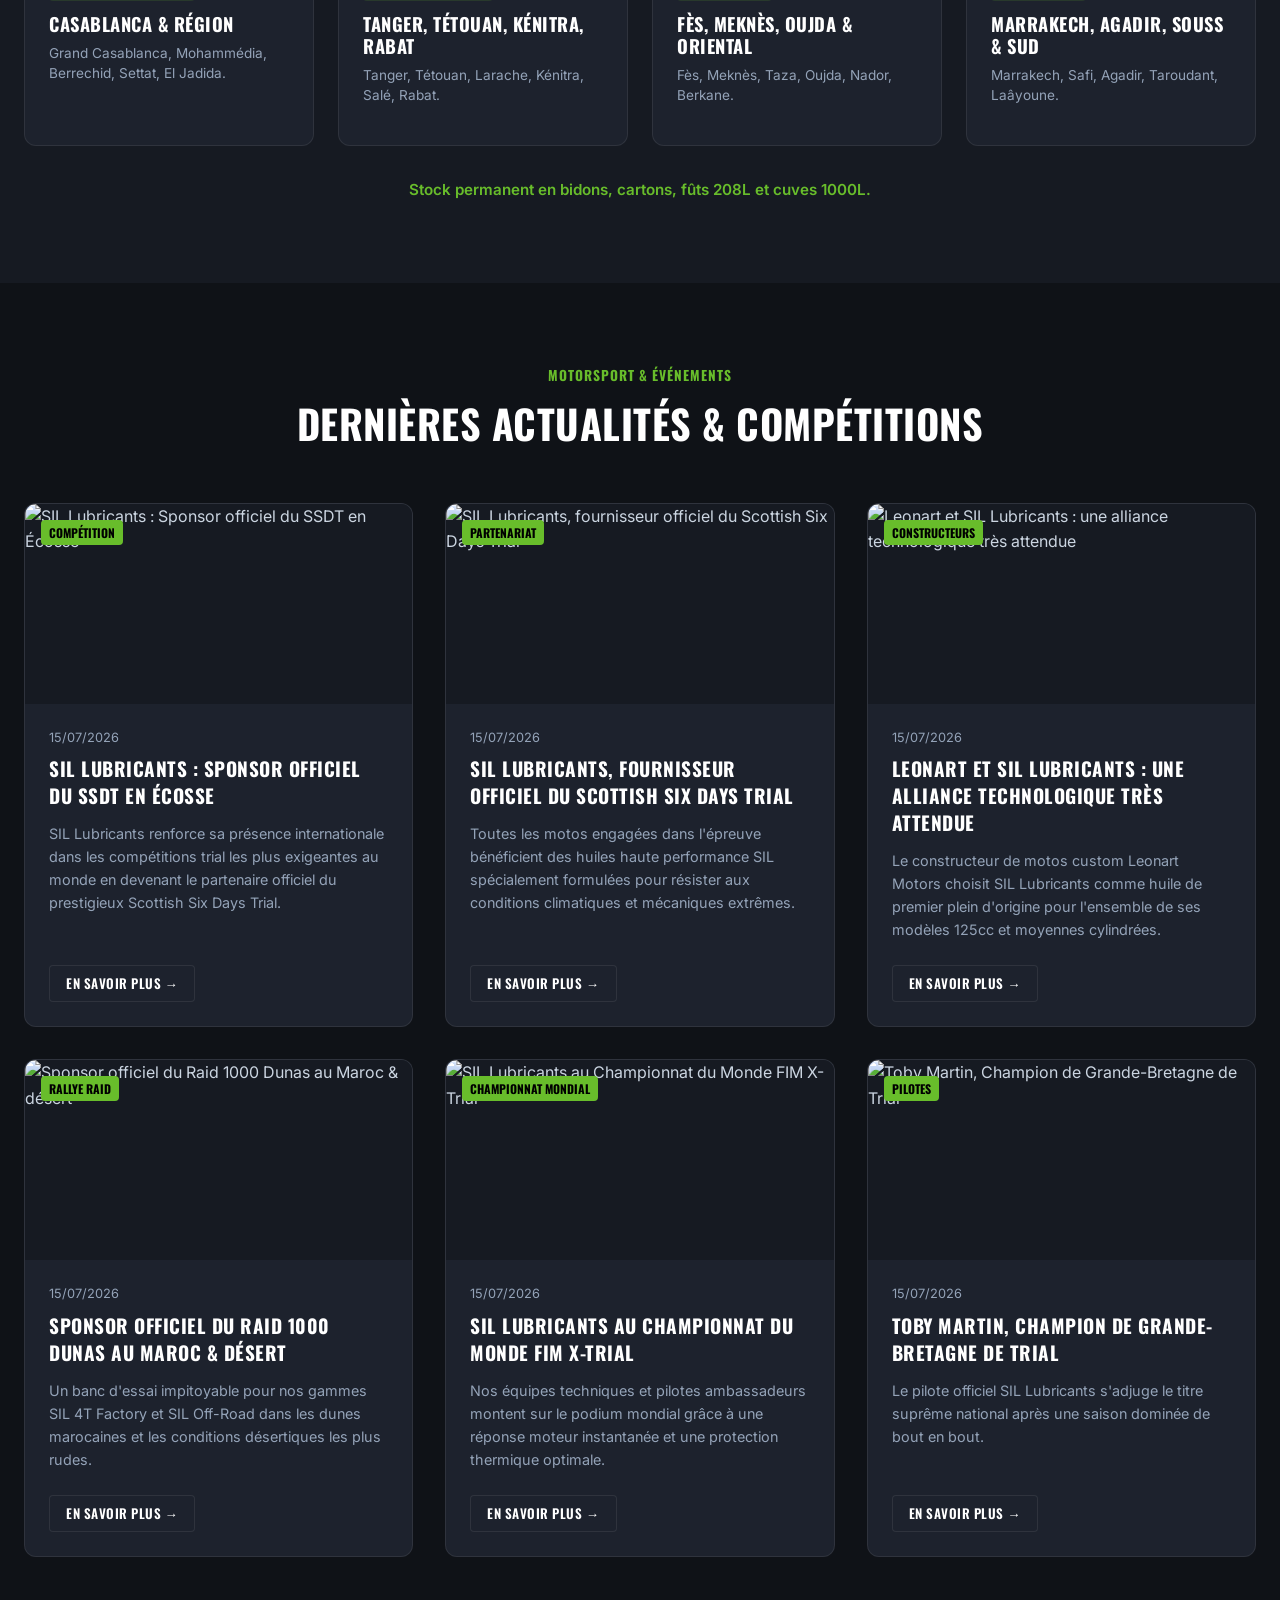
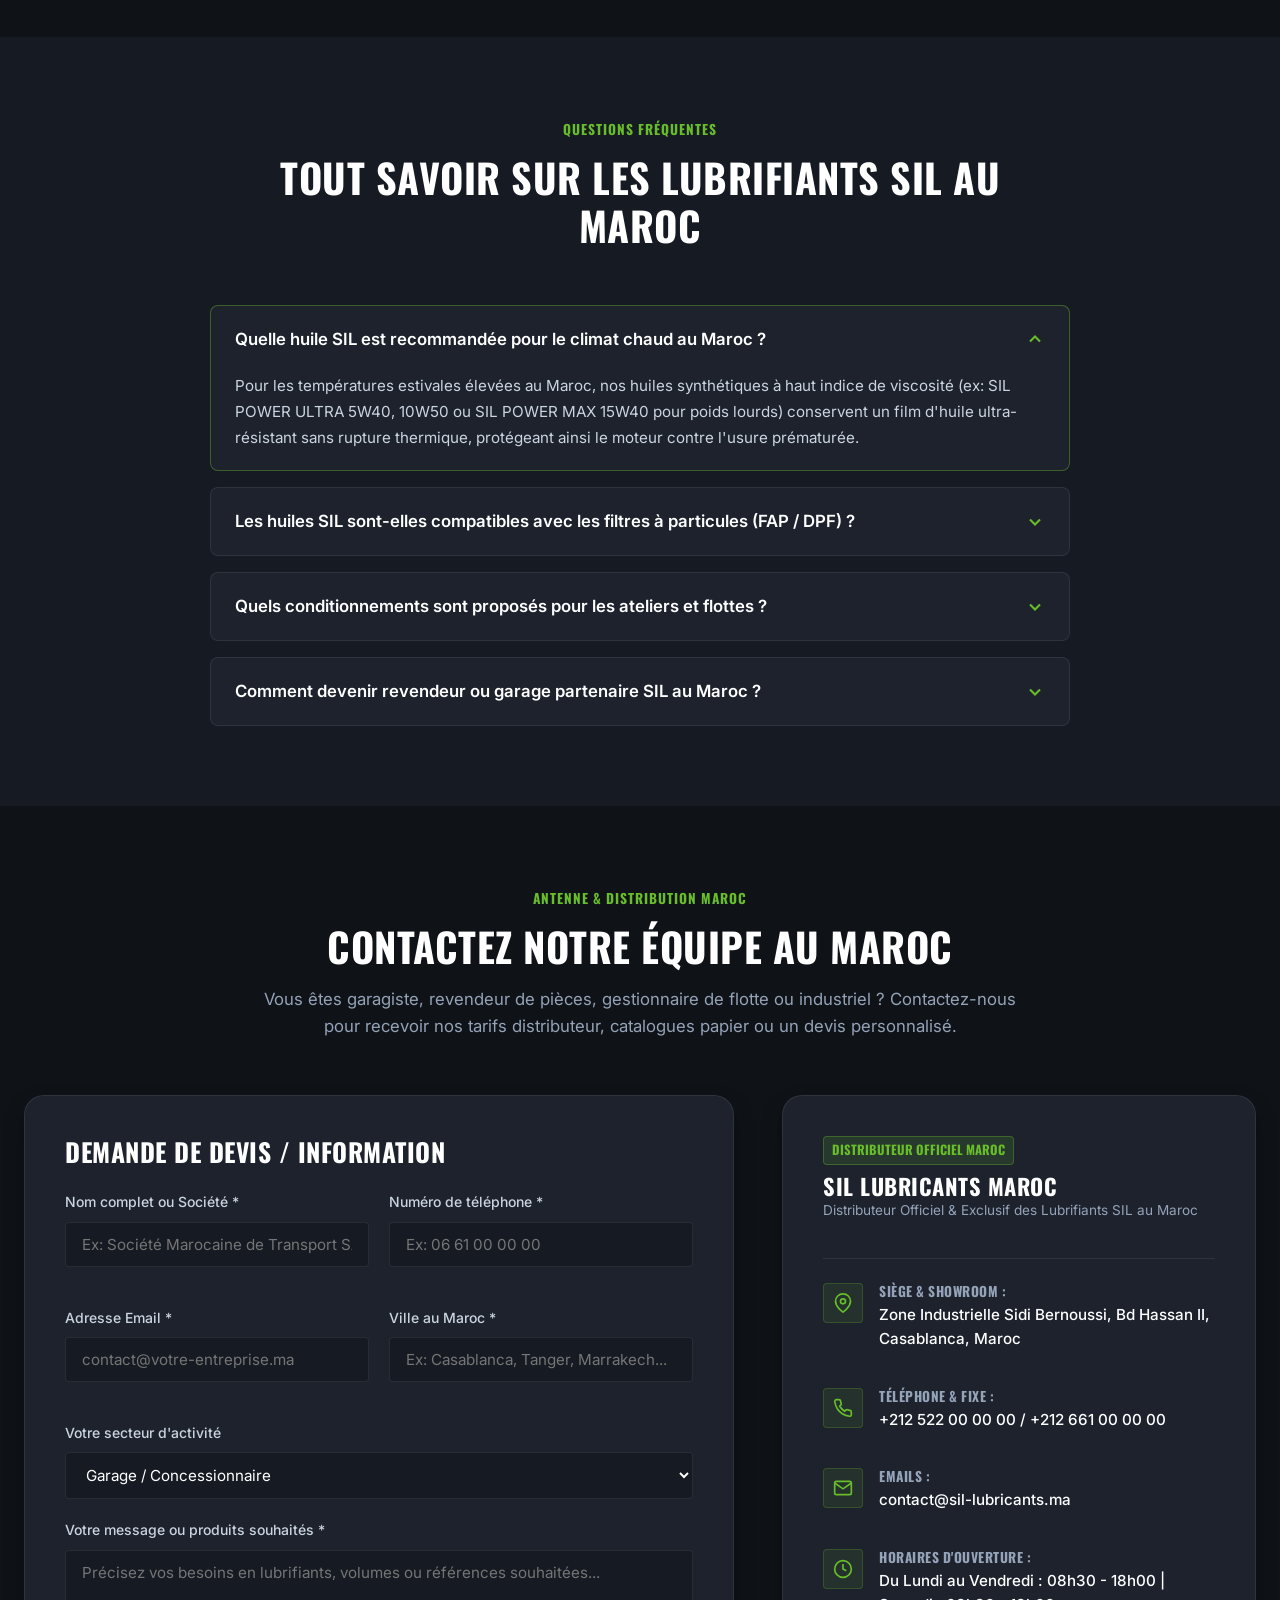
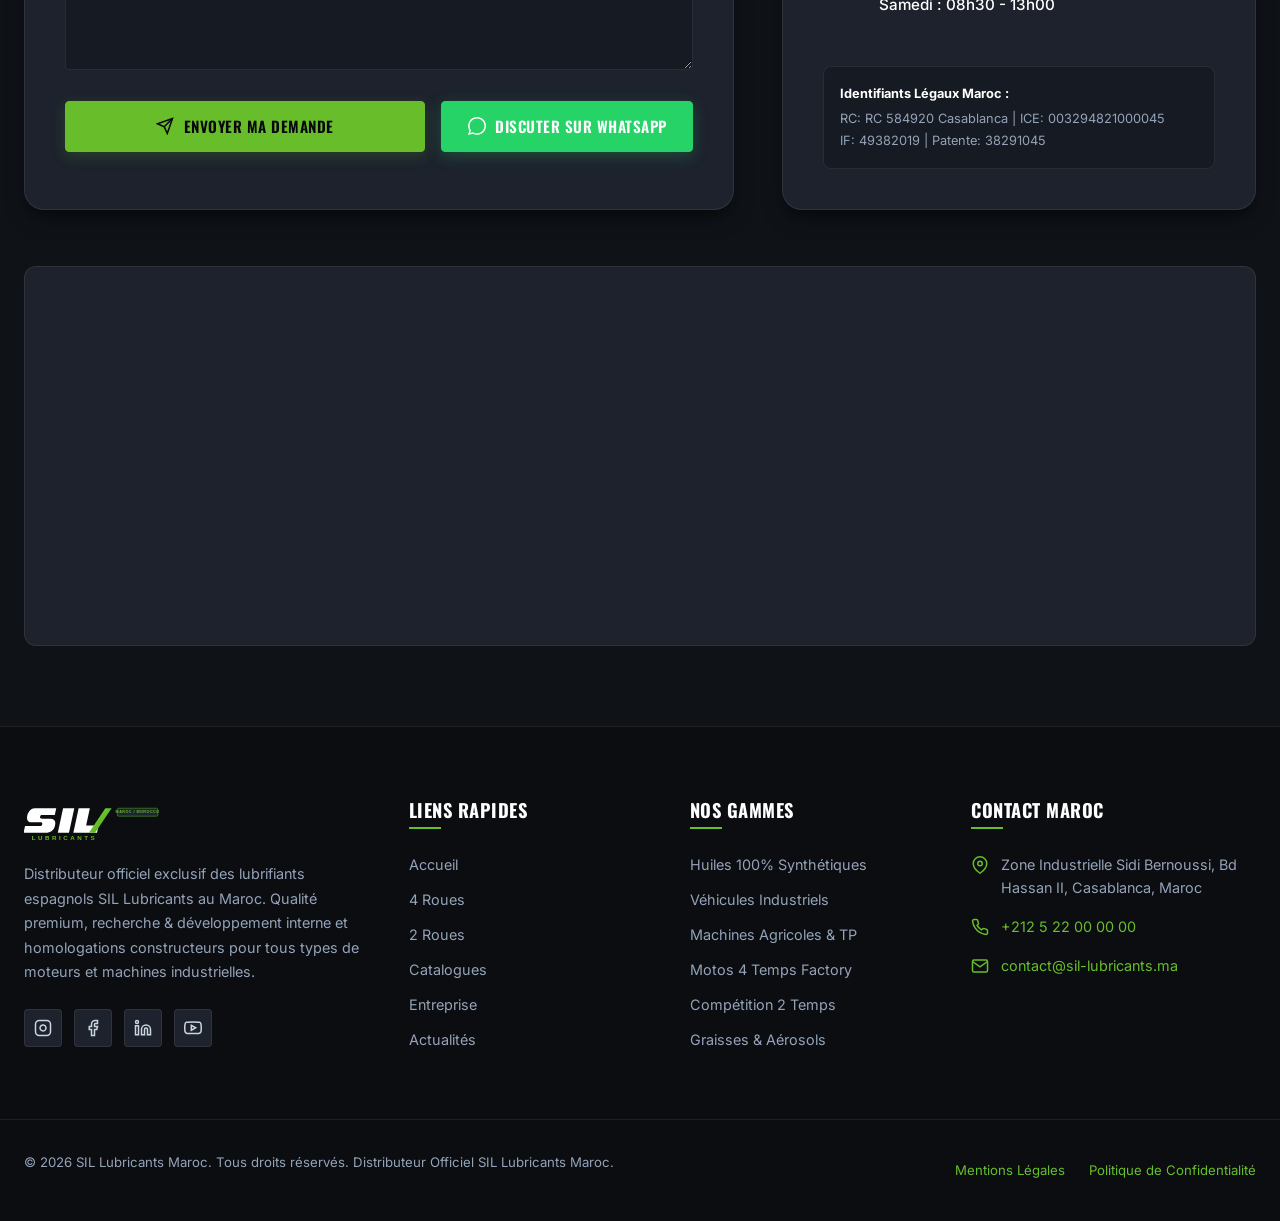
==== commit cd625b26: "Update mobile navigation: add right-aligned animated hamburger menu and high-definition SVG flag ico" ====
--- a/index.html
+++ b/index.html
@@ -47,10 +47,19 @@
           <span class="contact-address-hq">Casablanca, Maroc</span>
         </div>
         <!-- Multilingual Switcher -->
-        <div class="lang-switcher">
-          <button class="lang-btn active" data-lang="fr">FR</button>
-          <button class="lang-btn" data-lang="en">EN</button>
-          <button class="lang-btn" data-lang="ar">عربي</button>
+        <div class="lang-switcher-flags">
+          <button class="lang-btn flag-btn active" data-lang="fr" title="Français" aria-label="Français">
+            <svg class="flag-icon" viewBox="0 0 640 480"><path fill="#002654" d="M0 0h213.3v480H0z"/><path fill="#fff" d="M213.3 0h213.4v480H213.3z"/><path fill="#ce1126" d="M426.7 0H640v480H426.7z"/></svg>
+            <span class="flag-code">FR</span>
+          </button>
+          <button class="lang-btn flag-btn" data-lang="en" title="English" aria-label="English">
+            <svg class="flag-icon" viewBox="0 0 640 480"><path fill="#012169" d="M0 0h640v480H0z"/><path fill="#fff" d="M75 0l245 184L565 0h75v45L400 240l240 180v60h-75L320 295 75 480H0v-45l240-180L0 75V0z"/><path fill="#C8102E" d="M424 281l216 163v36l-264-199zm-208-82L0 36V0l264 199zm328-199h96v36L448 181zm-448 480h-96v-36l192-145z"/><path fill="#fff" d="M240 0h160v480H240zM0 160h640v160H0z"/><path fill="#C8102E" d="M266.7 0h106.6v480H266.7zM0 186.7h640v106.6H0z"/></svg>
+            <span class="flag-code">EN</span>
+          </button>
+          <button class="lang-btn flag-btn" data-lang="ar" title="العربية" aria-label="العربية">
+            <svg class="flag-icon" viewBox="0 0 900 600"><rect width="900" height="600" fill="#c1272d"/><path d="M450 207.5l48.5 149.3-127-92.3h157l-127 92.3z" fill="none" stroke="#006233" stroke-width="22"/></svg>
+            <span class="flag-code">AR</span>
+          </button>
         </div>
       </div>
     </div>
@@ -76,12 +85,28 @@
 
       <!-- Header CTA -->
       <div class="header-actions">
-        <a href="#contact-maroc" class="btn-header-quote">
+        <div class="lang-switcher-flags">
+          <button class="lang-btn flag-btn active" data-lang="fr" title="Français" aria-label="Français">
+            <svg class="flag-icon" viewBox="0 0 640 480"><path fill="#002654" d="M0 0h213.3v480H0z"/><path fill="#fff" d="M213.3 0h213.4v480H213.3z"/><path fill="#ce1126" d="M426.7 0H640v480H426.7z"/></svg>
+            <span class="flag-code">FR</span>
+          </button>
+          <button class="lang-btn flag-btn" data-lang="en" title="English" aria-label="English">
+            <svg class="flag-icon" viewBox="0 0 640 480"><path fill="#012169" d="M0 0h640v480H0z"/><path fill="#fff" d="M75 0l245 184L565 0h75v45L400 240l240 180v60h-75L320 295 75 480H0v-45l240-180L0 75V0z"/><path fill="#C8102E" d="M424 281l216 163v36l-264-199zm-208-82L0 36V0l264 199zm328-199h96v36L448 181zm-448 480h-96v-36l192-145z"/><path fill="#fff" d="M240 0h160v480H240zM0 160h640v160H0z"/><path fill="#C8102E" d="M266.7 0h106.6v480H266.7zM0 186.7h640v106.6H0z"/></svg>
+            <span class="flag-code">EN</span>
+          </button>
+          <button class="lang-btn flag-btn" data-lang="ar" title="العربية" aria-label="العربية">
+            <svg class="flag-icon" viewBox="0 0 900 600"><rect width="900" height="600" fill="#c1272d"/><path d="M450 207.5l48.5 149.3-127-92.3h157l-127 92.3z" fill="none" stroke="#006233" stroke-width="22"/></svg>
+            <span class="flag-code">AR</span>
+          </button>
+        </div>
+        <a href="index.html#contact-maroc" class="btn-header-quote">
           <svg width="18" height="18" viewBox="0 0 24 24" fill="none" stroke="currentColor" stroke-width="2.5"><path d="M14 2H6a2 2 0 0 0-2 2v16a2 2 0 0 0 2 2h12a2 2 0 0 0 2-2V8z"></path><polyline points="14 2 14 8 20 8"></polyline><line x1="16" y1="13" x2="8" y2="13"></line><line x1="16" y1="17" x2="8" y2="17"></line></svg>
-          <span data-i18n="hero.btn_contact">Demander un Devis</span>
+          <span data-i18n="hero.btn_contact">Devis</span>
         </a>
         <button class="mobile-toggle" id="mobile-toggle" aria-label="Menu Toggle">
-          <svg width="24" height="24" viewBox="0 0 24 24" fill="none" stroke="currentColor" stroke-width="2"><line x1="3" y1="12" x2="21" y2="12"></line><line x1="3" y1="6" x2="21" y2="6"></line><line x1="3" y1="18" x2="21" y2="18"></line></svg>
+          <span class="hamburger-line line-1"></span>
+          <span class="hamburger-line line-2"></span>
+          <span class="hamburger-line line-3"></span>
         </button>
       </div>
     </div>
--- a/css/main.css
+++ b/css/main.css
@@ -188,25 +188,63 @@
   border: 1px solid var(--border-light);
 }
 
-.lang-btn {
+.lang-switcher,
+.lang-switcher-flags {
+  display: flex;
+  align-items: center;
+  gap: 0.35rem;
+  background: rgba(255, 255, 255, 0.05);
+  padding: 3px 6px;
+  border-radius: 9999px;
+  border: 1px solid var(--border-light);
+}
+
+.flag-btn {
+  display: inline-flex;
+  align-items: center;
+  gap: 0.3rem;
   background: transparent;
-  border: none;
-  color: var(--text-muted);
+  border: 1px solid transparent;
+  color: var(--text-secondary);
   font-size: 0.75rem;
   font-weight: 700;
-  padding: 2px 6px;
-  border-radius: 2px;
+  padding: 3px 6px;
+  border-radius: 9999px;
   cursor: pointer;
   transition: all var(--transition-fast);
-}
-
-.lang-btn:hover {
-  color: var(--text-primary);
-}
-
-.lang-btn.active {
-  background-color: var(--accent-green);
+  line-height: 1;
+}
+
+.flag-btn:hover {
+  background: rgba(255, 255, 255, 0.1);
+  color: #fff;
+}
+
+.flag-btn.active {
+  background: var(--accent-green);
   color: #000;
+  border-color: var(--accent-green);
+  box-shadow: 0 0 10px rgba(104, 189, 43, 0.35);
+}
+
+.flag-icon {
+  width: 20px;
+  height: 14px;
+  border-radius: 2px;
+  object-fit: cover;
+  box-shadow: 0 1px 3px rgba(0,0,0,0.4);
+  display: block;
+}
+
+.flag-code {
+  font-family: var(--font-heading);
+  font-size: 0.75rem;
+  font-weight: 700;
+  letter-spacing: 0.5px;
+}
+
+[dir="rtl"] .flag-code {
+  font-family: var(--font-arabic);
 }
 
 /* ==========================================================================
@@ -216,8 +254,8 @@
   position: sticky;
   top: 0;
   background-color: rgba(15, 18, 23, 0.95);
-  backdrop-filter: blur(12px);
-  -webkit-backdrop-filter: blur(12px);
+  backdrop-filter: blur(16px);
+  -webkit-backdrop-filter: blur(16px);
   border-bottom: 1px solid var(--border-light);
   height: var(--header-height);
   display: flex;
@@ -236,6 +274,64 @@
   justify-content: space-between;
   align-items: center;
   width: 100%;
+}
+
+/* Header Right Actions (Flags + Quote + Hamburger) */
+.header-actions {
+  display: flex;
+  align-items: center;
+  gap: 0.75rem;
+}
+
+/* Animated Hamburger Button */
+.mobile-toggle {
+  display: none;
+  flex-direction: column;
+  justify-content: center;
+  align-items: center;
+  width: 44px;
+  height: 44px;
+  background: var(--bg-card);
+  border: 1px solid var(--border-light);
+  border-radius: var(--radius-sm);
+  cursor: pointer;
+  gap: 5px;
+  padding: 0;
+  transition: all var(--transition-fast);
+}
+
+.mobile-toggle:active {
+  transform: scale(0.92);
+}
+
+.hamburger-line {
+  display: block;
+  width: 20px;
+  height: 2px;
+  background-color: #ffffff;
+  border-radius: 2px;
+  transition: transform 0.25s ease, opacity 0.25s ease, background-color 0.25s ease;
+}
+
+.mobile-toggle.active {
+  background: rgba(104, 189, 43, 0.15);
+  border-color: var(--accent-green);
+}
+
+.mobile-toggle.active .hamburger-line {
+  background-color: var(--accent-green);
+}
+
+.mobile-toggle.active .line-1 {
+  transform: translateY(7px) rotate(45deg);
+}
+
+.mobile-toggle.active .line-2 {
+  opacity: 0;
+}
+
+.mobile-toggle.active .line-3 {
+  transform: translateY(-7px) rotate(-45deg);
 }
 
 /* Brand Logo */
--- a/css/responsive.css
+++ b/css/responsive.css
@@ -40,38 +40,81 @@
     border-bottom: 1px solid var(--border-light);
   }
 
+  .header-container,
   .header-inner {
     height: 100%;
     display: flex;
     justify-content: space-between;
     align-items: center;
-  }
-
-  .logo-img {
-    height: 38px;
-    width: auto;
-  }
-
-  .mobile-toggle {
+    width: 100%;
+  }
+
+  .brand-logo {
     display: flex;
     align-items: center;
+  }
+
+  .logo-symbol,
+  .logo-img {
+    height: 36px;
+    width: auto;
+  }
+
+  .header-actions {
+    display: flex !important;
+    align-items: center;
+    gap: 0.45rem;
+    margin-left: auto;
+  }
+
+  [dir="rtl"] .header-actions {
+    margin-left: 0;
+    margin-right: auto;
+  }
+
+  .header-actions .btn-header-quote {
+    display: none !important;
+  }
+
+  .lang-switcher-flags {
+    display: flex !important;
+    gap: 3px;
+    padding: 2px 4px;
+    background: rgba(255, 255, 255, 0.06);
+  }
+
+  .flag-btn {
+    padding: 3px 5px;
+    gap: 2px;
+  }
+
+  .flag-icon {
+    width: 18px;
+    height: 13px;
+  }
+
+  .flag-code {
+    font-size: 0.68rem;
+  }
+
+  .mobile-toggle {
+    display: flex !important;
+    align-items: center;
     justify-content: center;
-    width: 44px;
-    height: 44px;
+    width: 42px;
+    height: 42px;
     background: var(--bg-secondary);
     border: 1px solid var(--border-light);
     border-radius: var(--radius-sm);
-    color: #fff;
     cursor: pointer;
   }
 
   .mobile-toggle:active {
     transform: scale(0.92);
-    background: var(--accent-green);
-    color: #000;
-  }
-
-  /* Fullscreen Slide-out Drawer */
+    background: rgba(104, 189, 43, 0.2);
+  }
+
+  /* Fullscreen Slide-out Drawer from Right */
   .main-nav {
     position: fixed;
     top: var(--header-height);
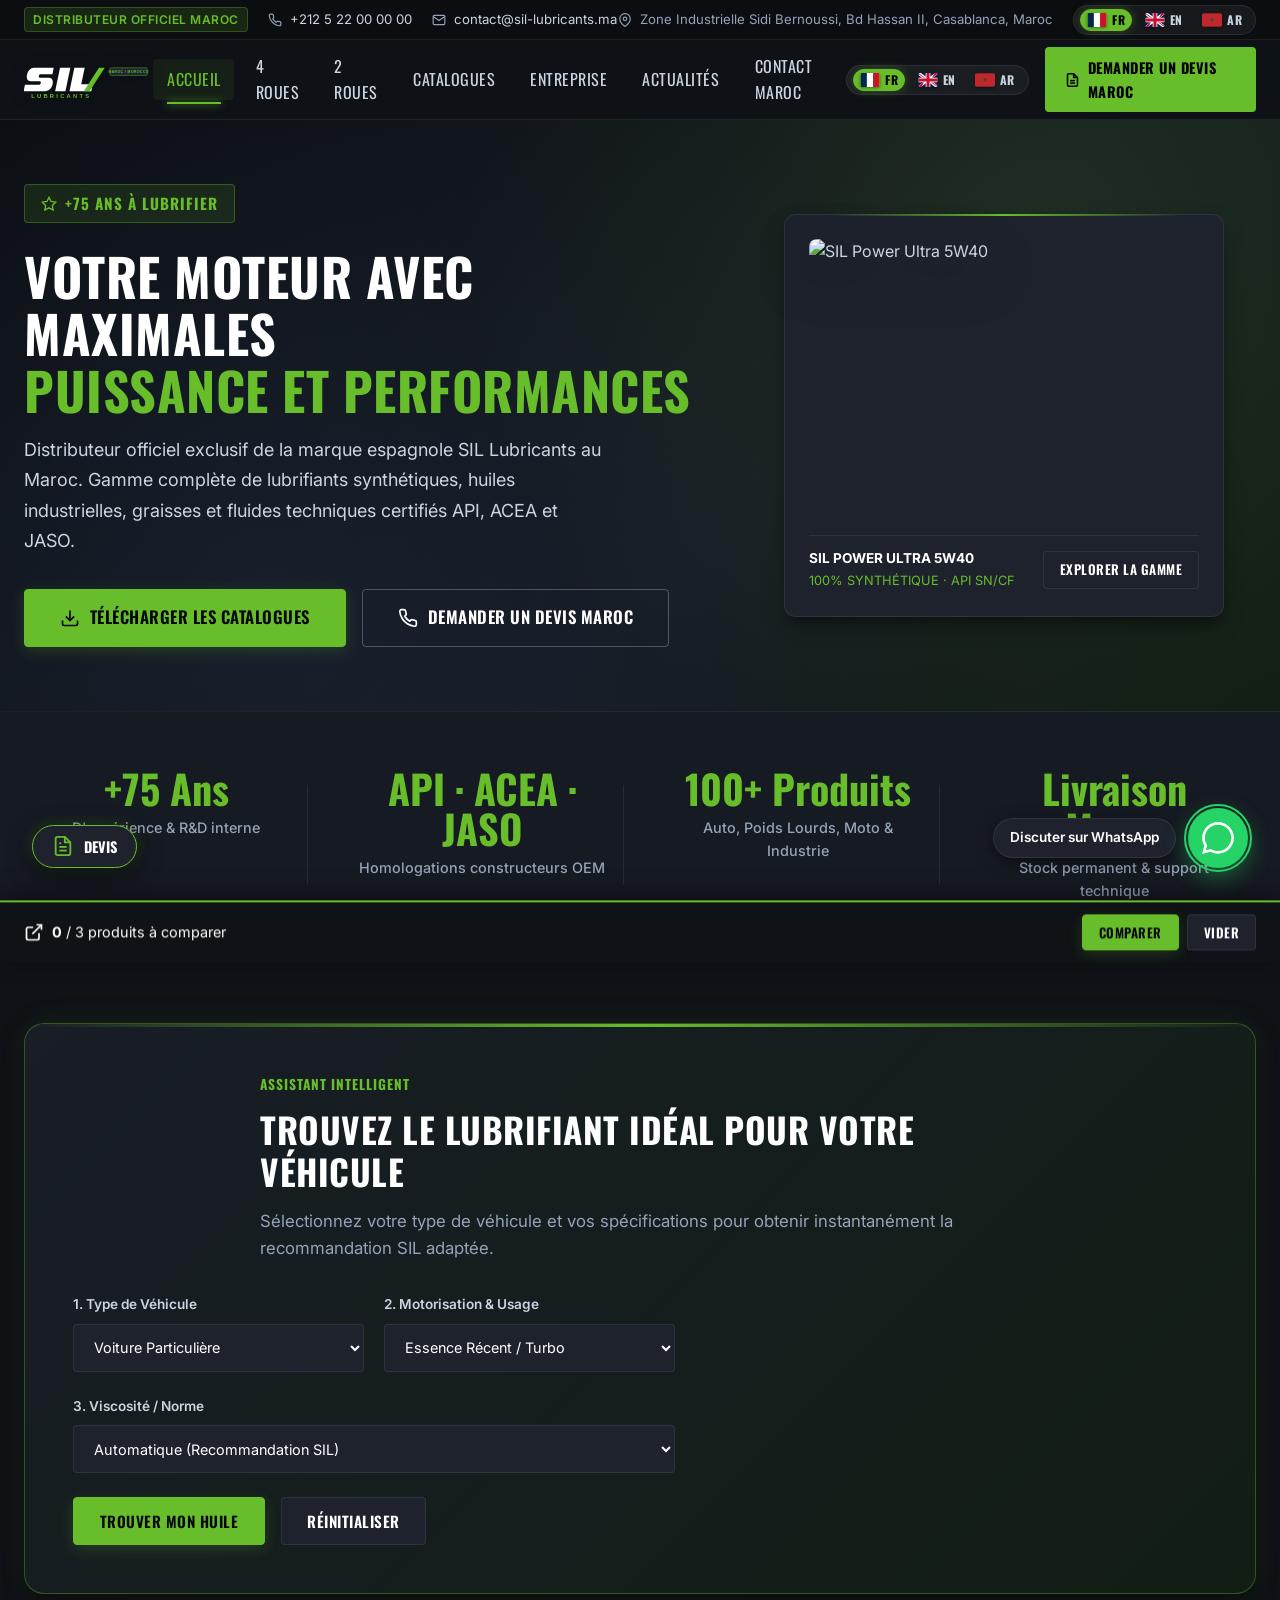
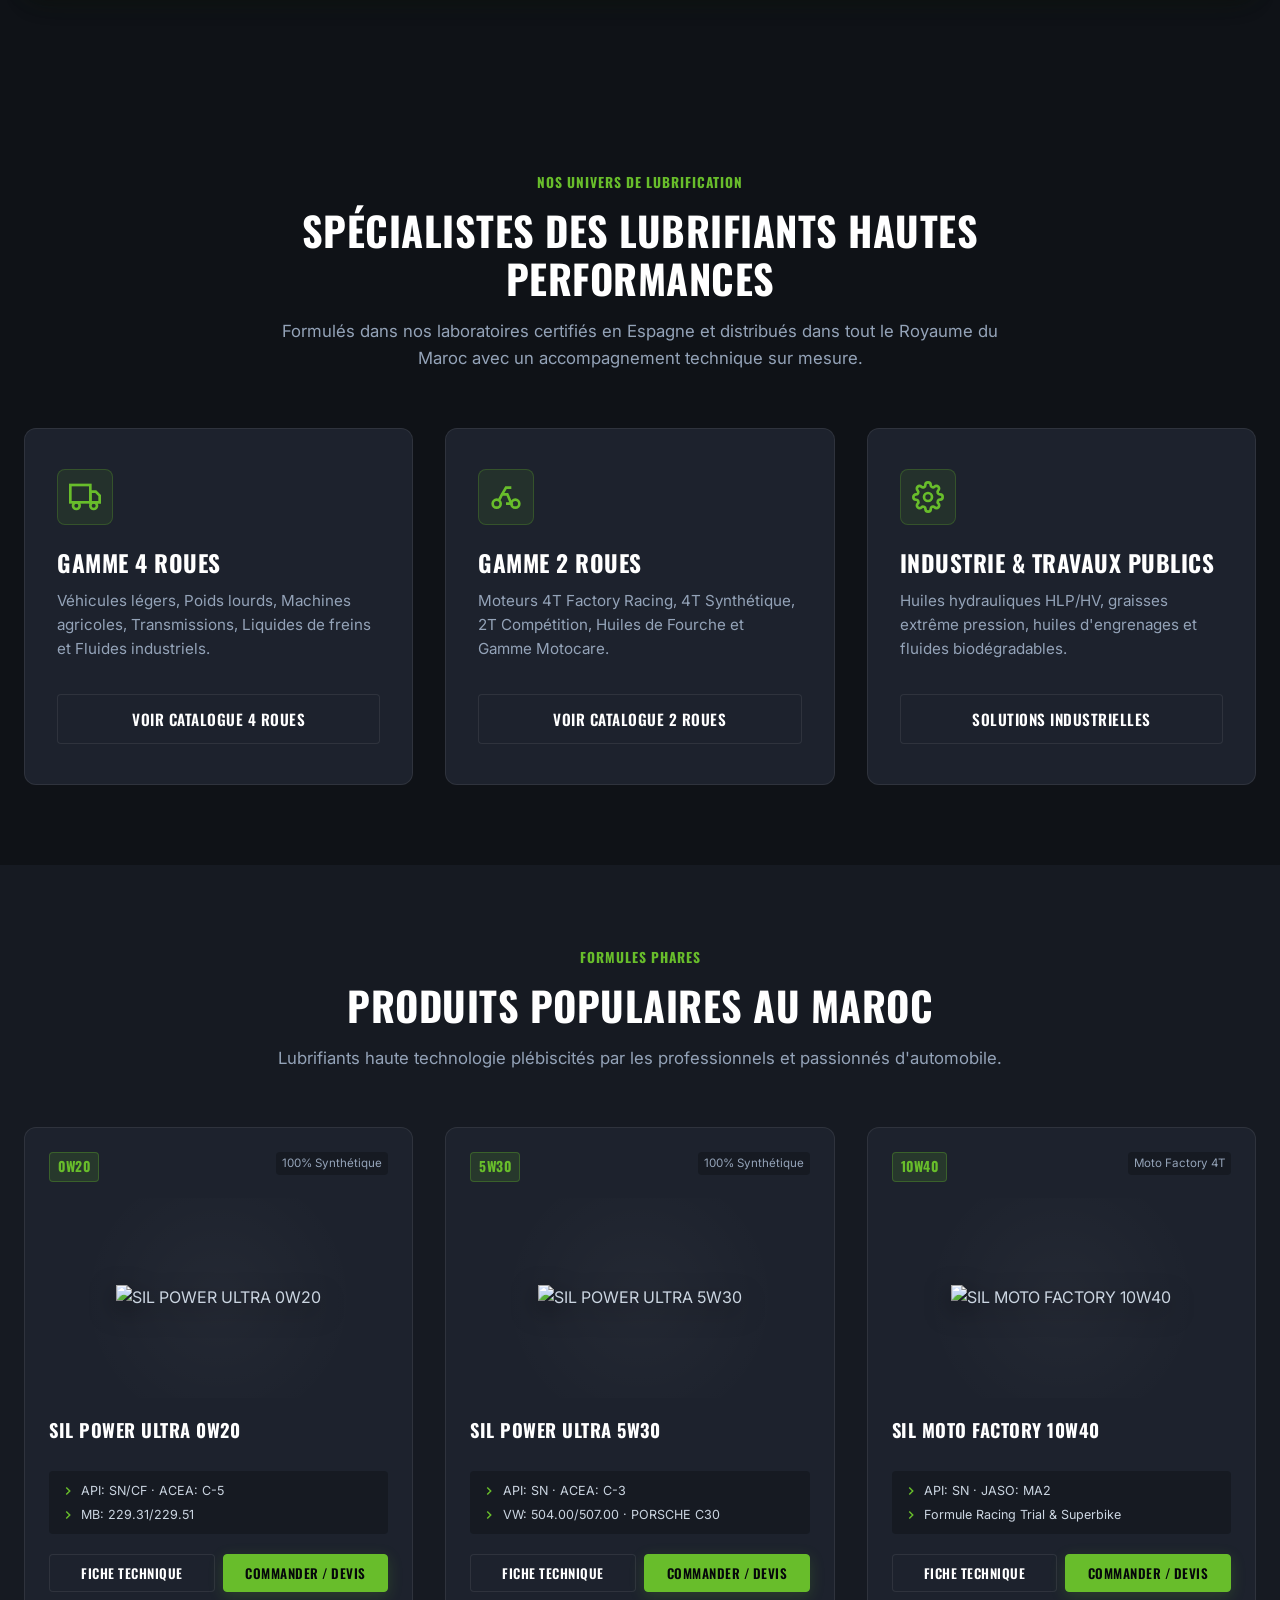
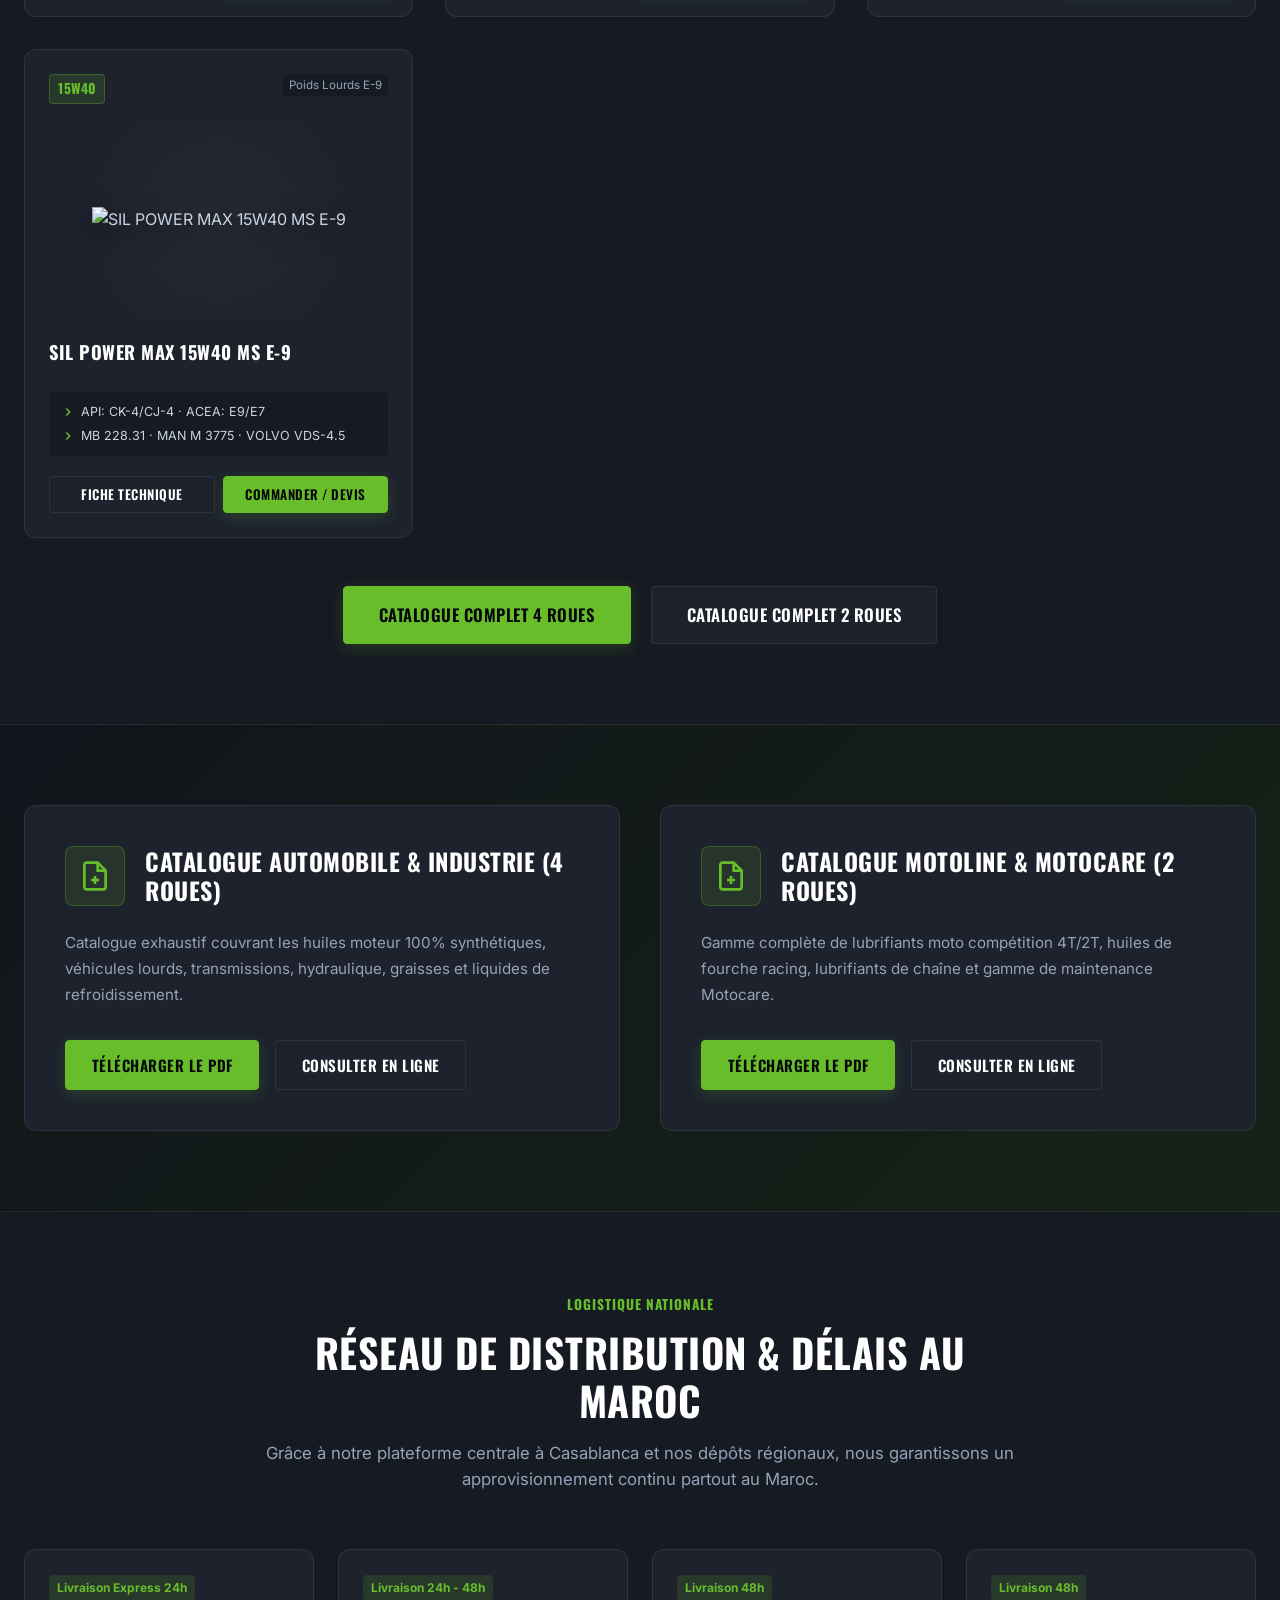
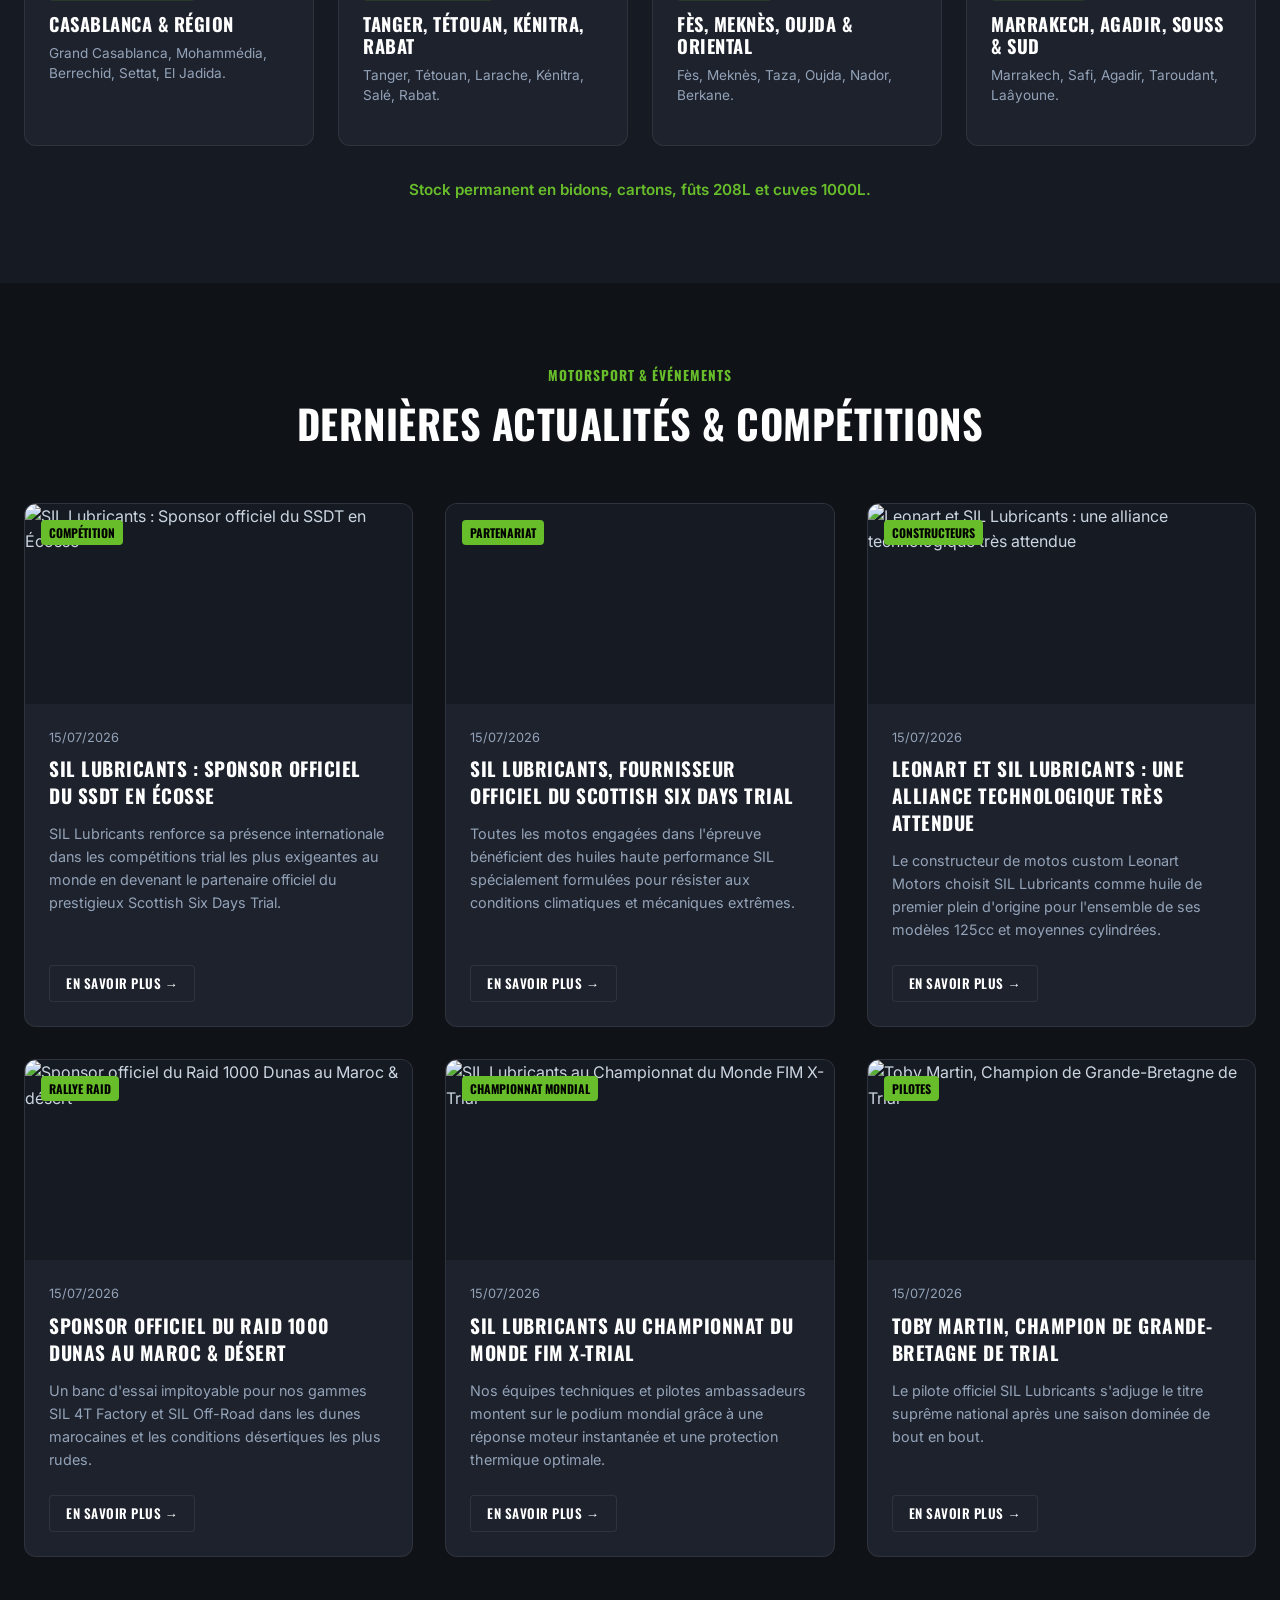
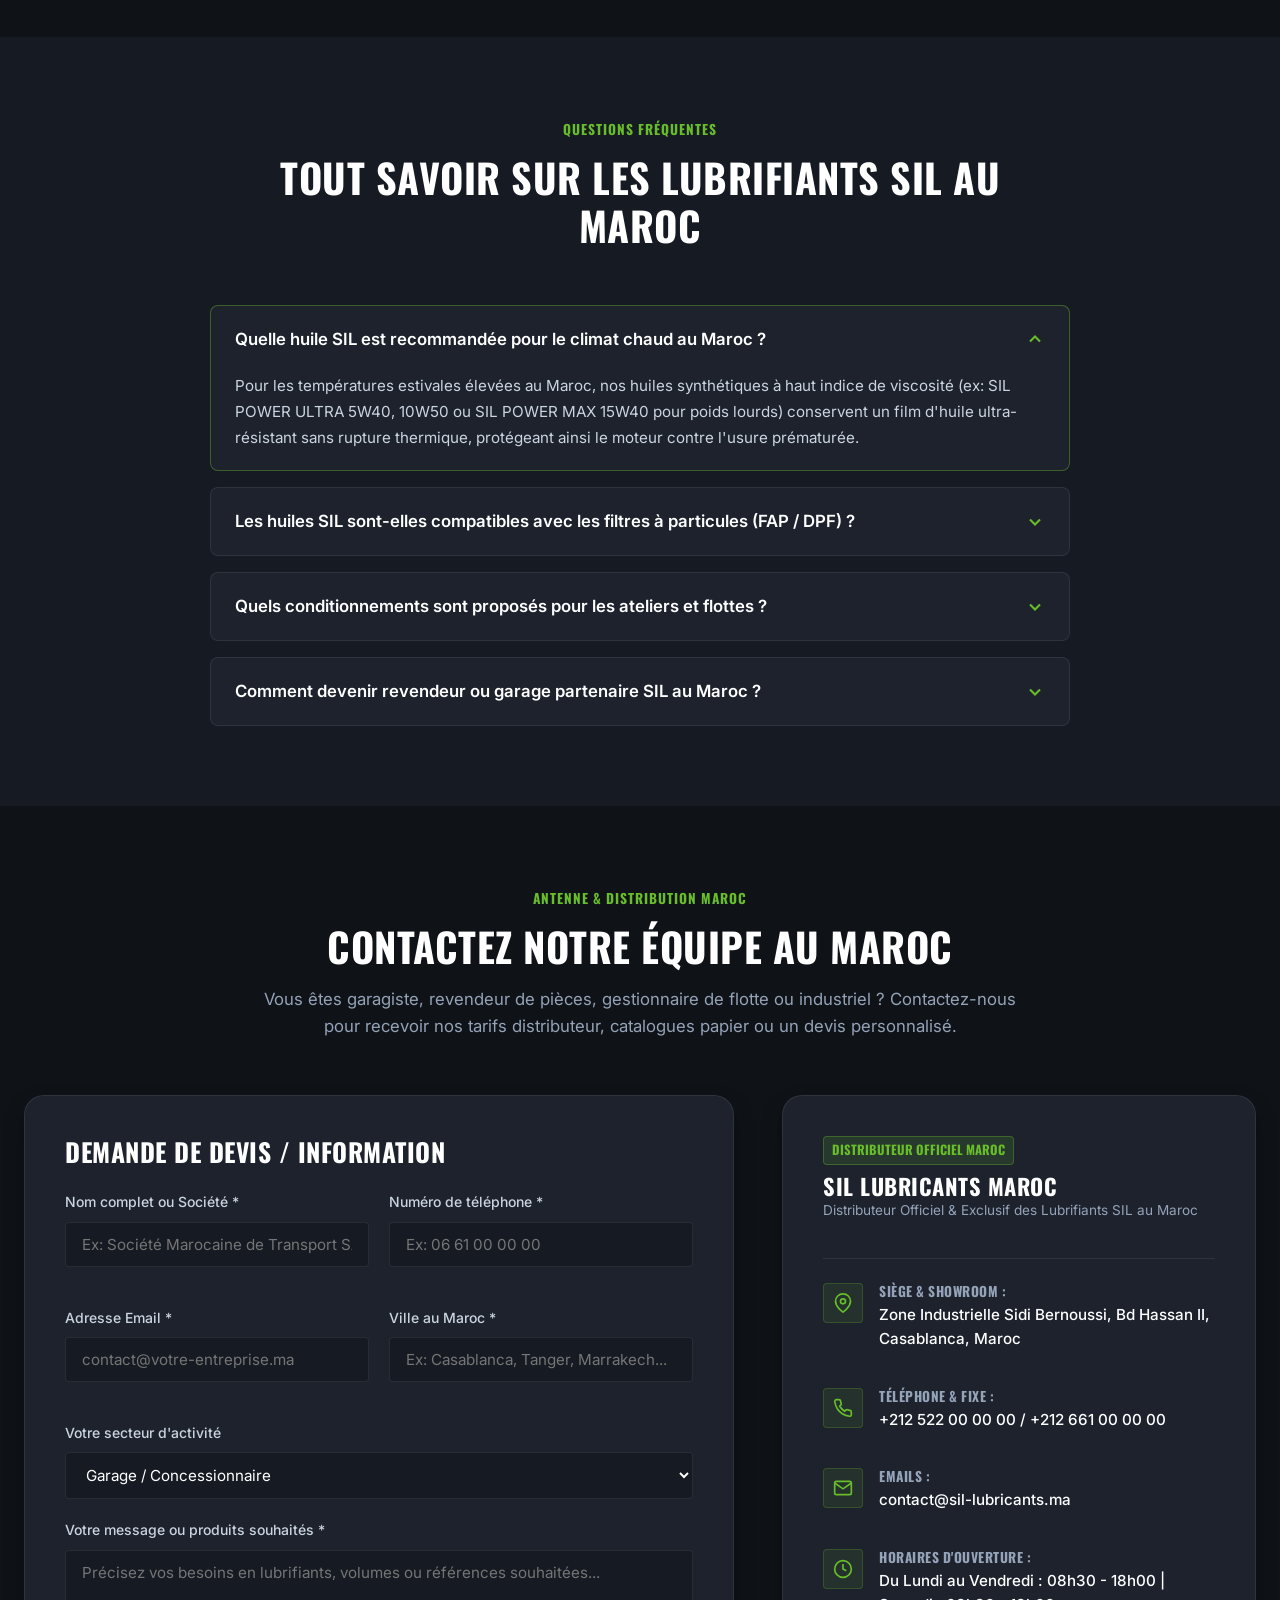
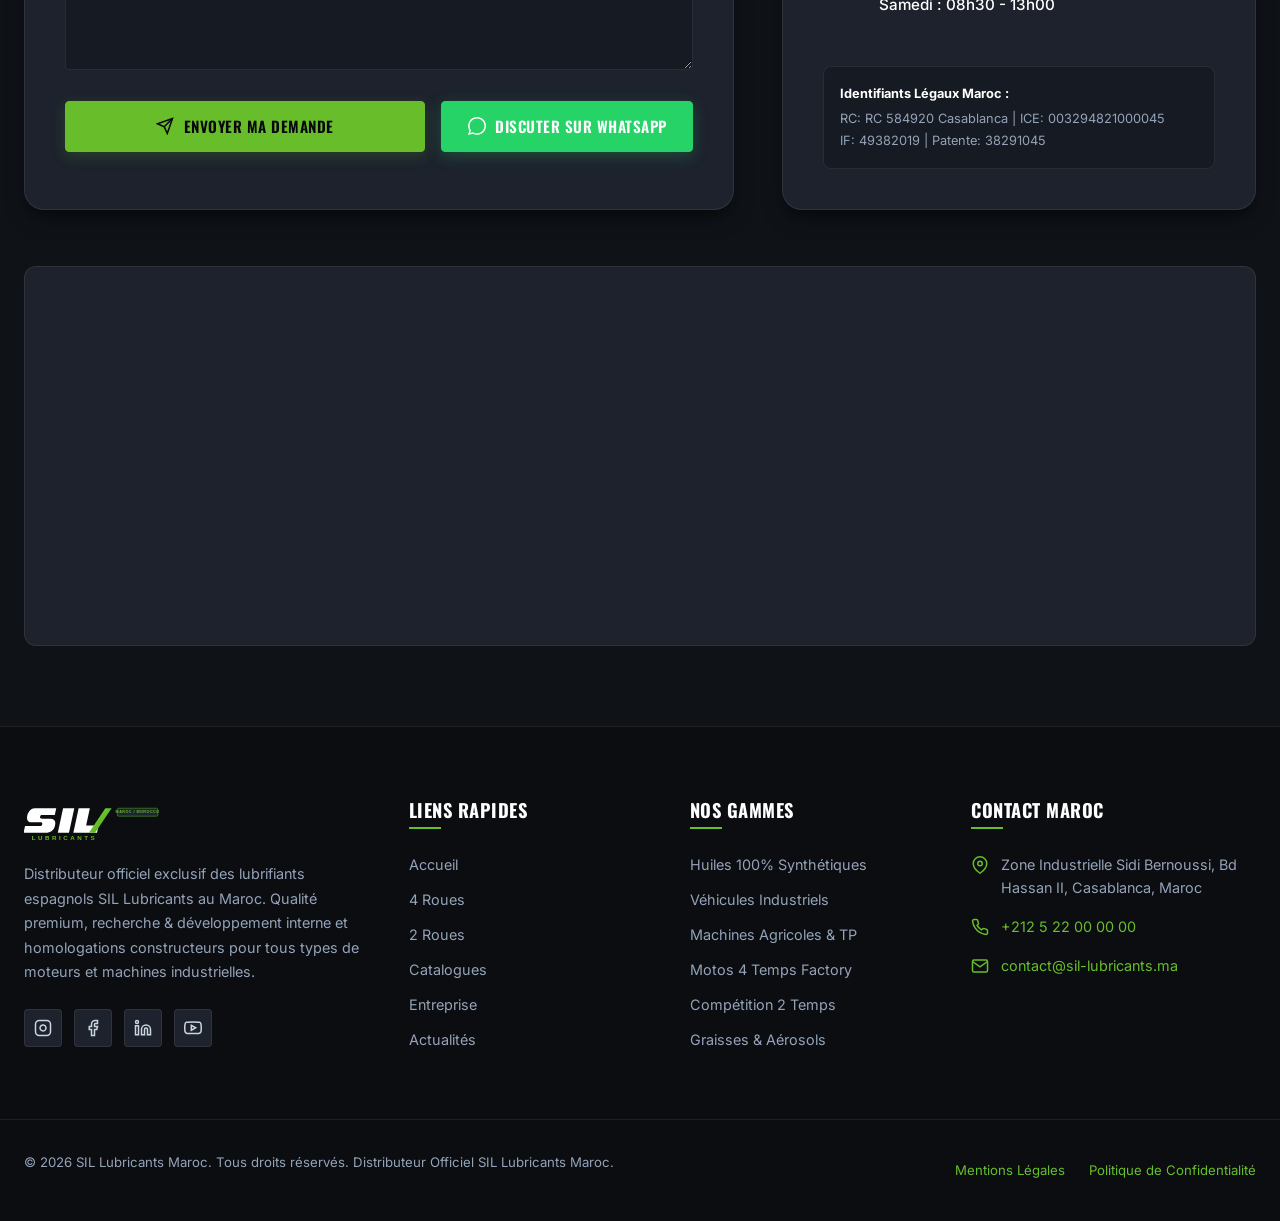
==== commit 5b9166a2: "Remove hamburger menu: streamline mobile UI with direct flag switcher in header and native bottom ap" ====
--- a/index.html
+++ b/index.html
@@ -103,11 +103,7 @@
           <svg width="18" height="18" viewBox="0 0 24 24" fill="none" stroke="currentColor" stroke-width="2.5"><path d="M14 2H6a2 2 0 0 0-2 2v16a2 2 0 0 0 2 2h12a2 2 0 0 0 2-2V8z"></path><polyline points="14 2 14 8 20 8"></polyline><line x1="16" y1="13" x2="8" y2="13"></line><line x1="16" y1="17" x2="8" y2="17"></line></svg>
           <span data-i18n="hero.btn_contact">Devis</span>
         </a>
-        <button class="mobile-toggle" id="mobile-toggle" aria-label="Menu Toggle">
-          <span class="hamburger-line line-1"></span>
-          <span class="hamburger-line line-2"></span>
-          <span class="hamburger-line line-3"></span>
-        </button>
+        
       </div>
     </div>
   </header>
--- a/css/responsive.css
+++ b/css/responsive.css
@@ -78,124 +78,32 @@
 
   .lang-switcher-flags {
     display: flex !important;
+    gap: 4px;
+    padding: 3px 6px;
+    background: rgba(255, 255, 255, 0.08);
+  }
+
+  .flag-btn {
+    padding: 4px 6px;
     gap: 3px;
-    padding: 2px 4px;
-    background: rgba(255, 255, 255, 0.06);
-  }
-
-  .flag-btn {
-    padding: 3px 5px;
-    gap: 2px;
   }
 
   .flag-icon {
-    width: 18px;
-    height: 13px;
+    width: 20px;
+    height: 14px;
   }
 
   .flag-code {
-    font-size: 0.68rem;
+    font-size: 0.72rem;
   }
 
   .mobile-toggle {
-    display: flex !important;
-    align-items: center;
-    justify-content: center;
-    width: 42px;
-    height: 42px;
-    background: var(--bg-secondary);
-    border: 1px solid var(--border-light);
-    border-radius: var(--radius-sm);
-    cursor: pointer;
-  }
-
-  .mobile-toggle:active {
-    transform: scale(0.92);
-    background: rgba(104, 189, 43, 0.2);
-  }
-
-  /* Fullscreen Slide-out Drawer from Right */
+    display: none !important;
+  }
+
+  /* Main navigation is hidden on mobile header since Bottom App Bar handles navigation */
   .main-nav {
-    position: fixed;
-    top: var(--header-height);
-    left: 0;
-    right: 0;
-    bottom: 0;
-    background: #0d1015;
-    flex-direction: column;
-    align-items: stretch;
-    padding: 1.5rem;
-    gap: 0.5rem;
-    border-top: 1px solid var(--border-light);
-    transform: translateX(100%);
-    transition: transform 0.3s cubic-bezier(0.16, 1, 0.3, 1);
-    z-index: 1000;
-    overflow-y: auto;
-  }
-
-  [dir="rtl"] .main-nav {
-    transform: translateX(-100%);
-  }
-
-  .main-nav.active {
-    transform: translateX(0);
-  }
-
-  .nav-link {
-    font-size: 1.15rem;
-    font-weight: 600;
-    padding: 0.9rem 1rem;
-    border-radius: var(--radius-md);
-    background: var(--bg-secondary);
-    border: 1px solid var(--border-light);
-    display: flex;
-    align-items: center;
-    justify-content: space-between;
-  }
-
-  .nav-link:active, .nav-link.active {
-    background: rgba(104, 189, 43, 0.15);
-    border-color: var(--accent-green);
-    color: var(--accent-green);
-  }
-
-  .nav-link::after {
-    content: '→';
-    font-size: 1.1rem;
-    color: var(--text-muted);
-  }
-
-  [dir="rtl"] .nav-link::after {
-    content: '←';
-  }
-
-  /* Header action in mobile drawer */
-  .mobile-drawer-lang-box {
-    margin-top: 1.5rem;
-    padding-top: 1.5rem;
-    border-top: 1px solid var(--border-light);
-    display: flex;
-    justify-content: space-around;
-    gap: 0.5rem;
-  }
-
-  .mobile-lang-btn {
-    flex: 1;
-    padding: 0.6rem;
-    text-align: center;
-    border: 1px solid var(--border-light);
-    border-radius: var(--radius-sm);
-    background: var(--bg-card);
-    color: #fff;
-    font-weight: 600;
-    font-size: 0.9rem;
-    cursor: pointer;
-  }
-
-  .mobile-lang-btn.active {
-    background: var(--accent-green);
-    color: #000;
-    border-color: var(--accent-green);
+    display: none !important;
   }
 
   /* Hero Section Mobile */
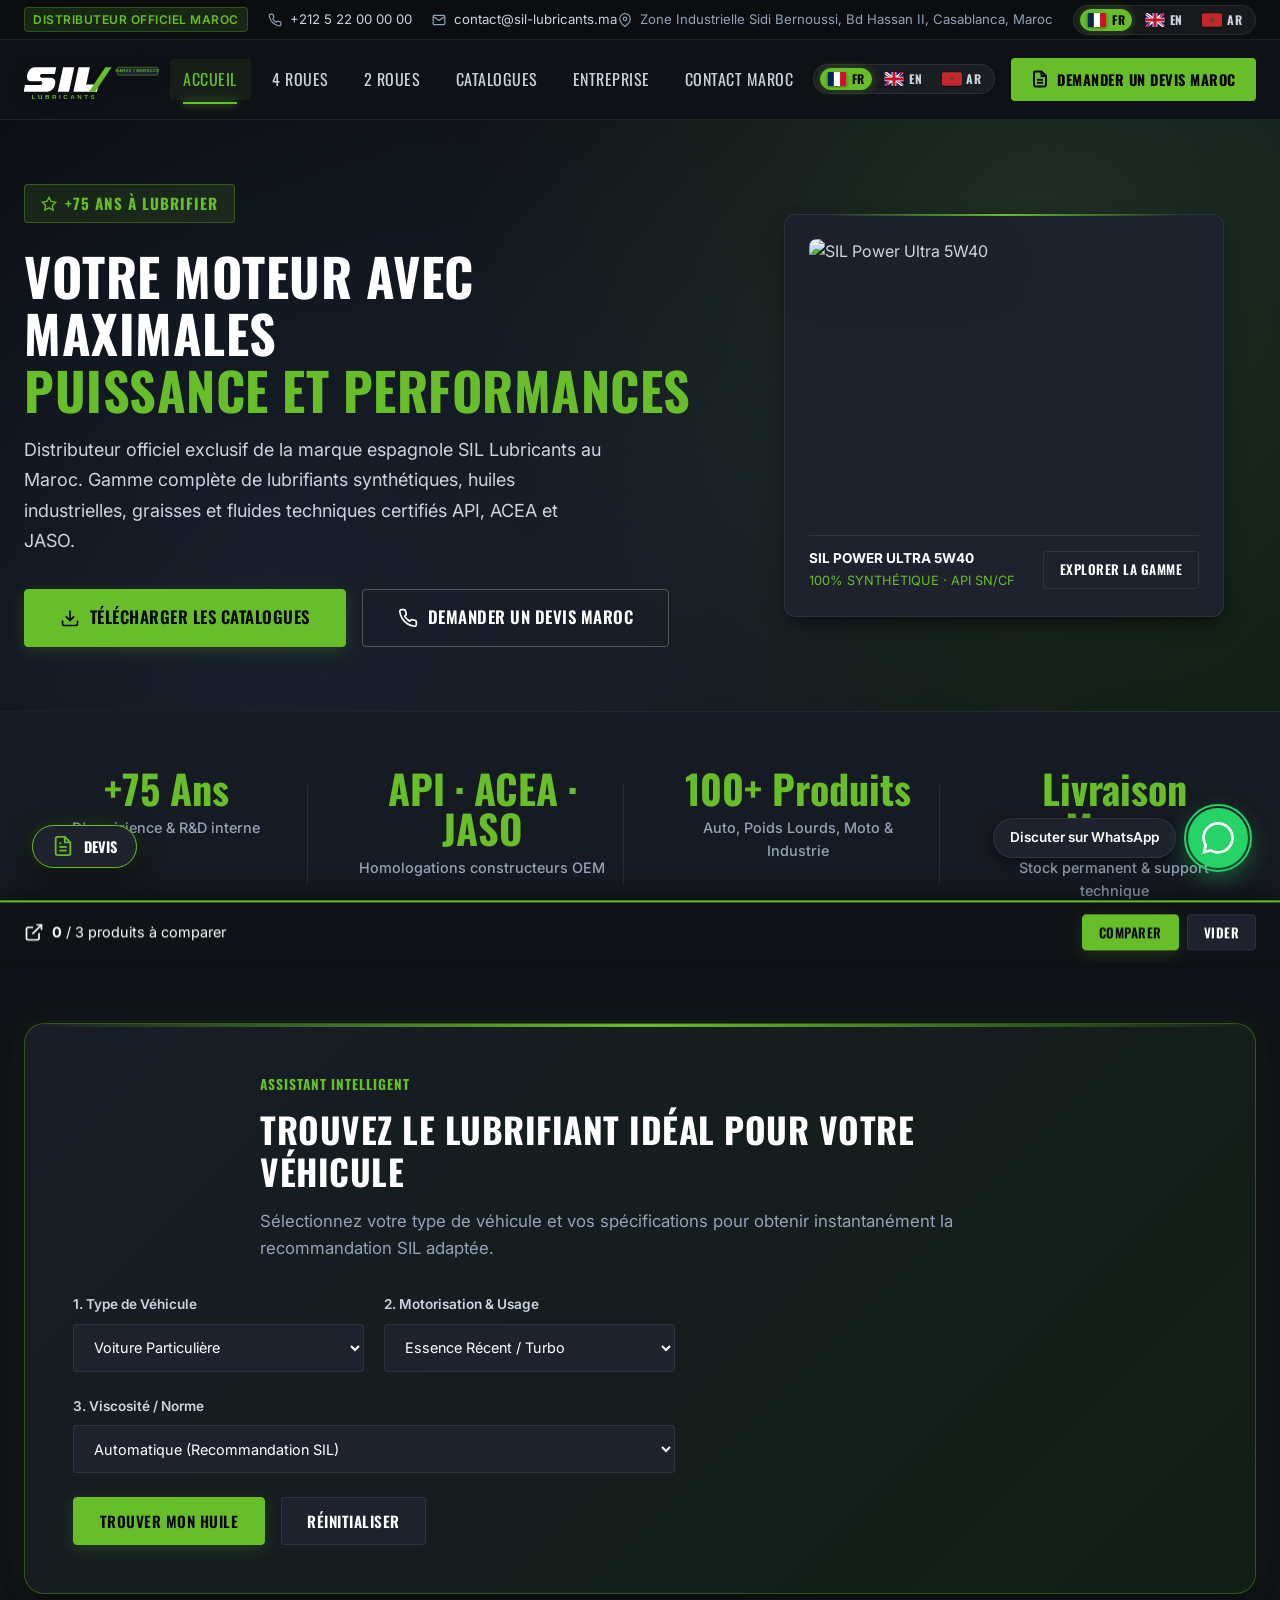
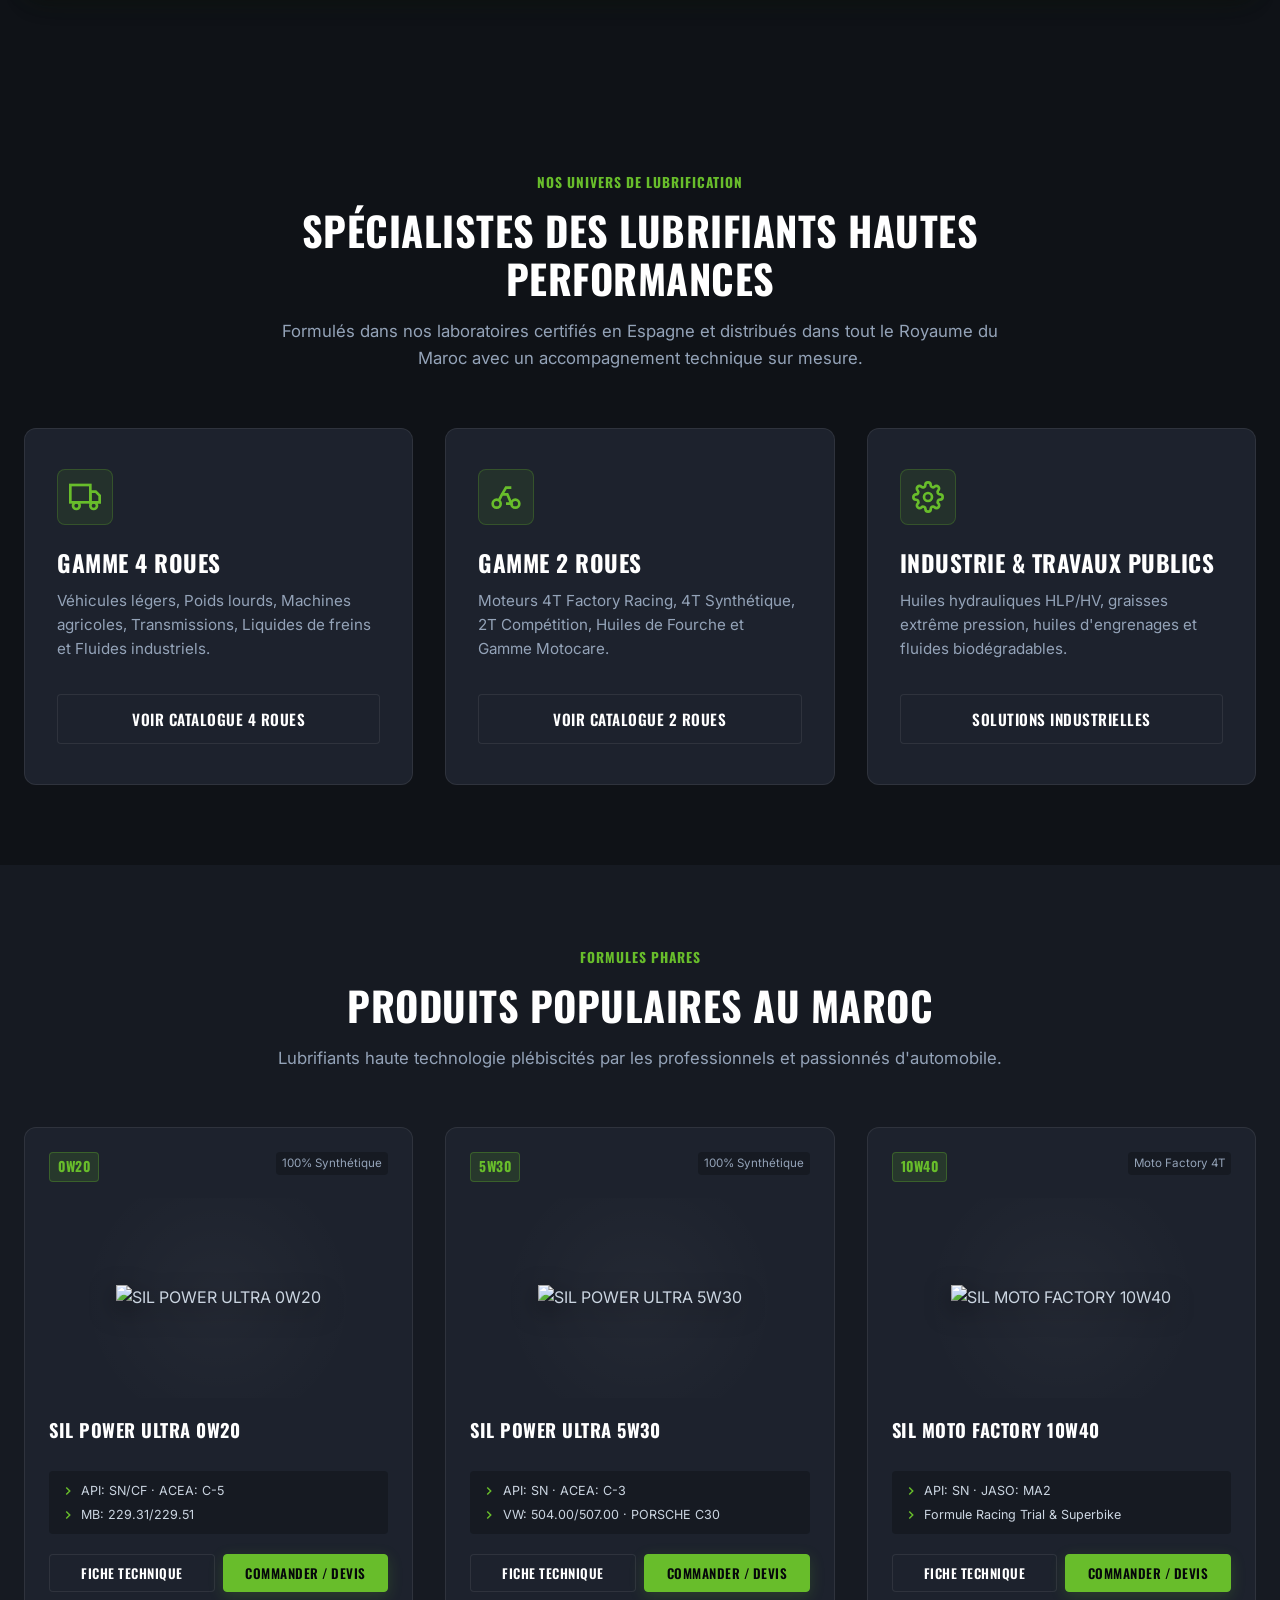
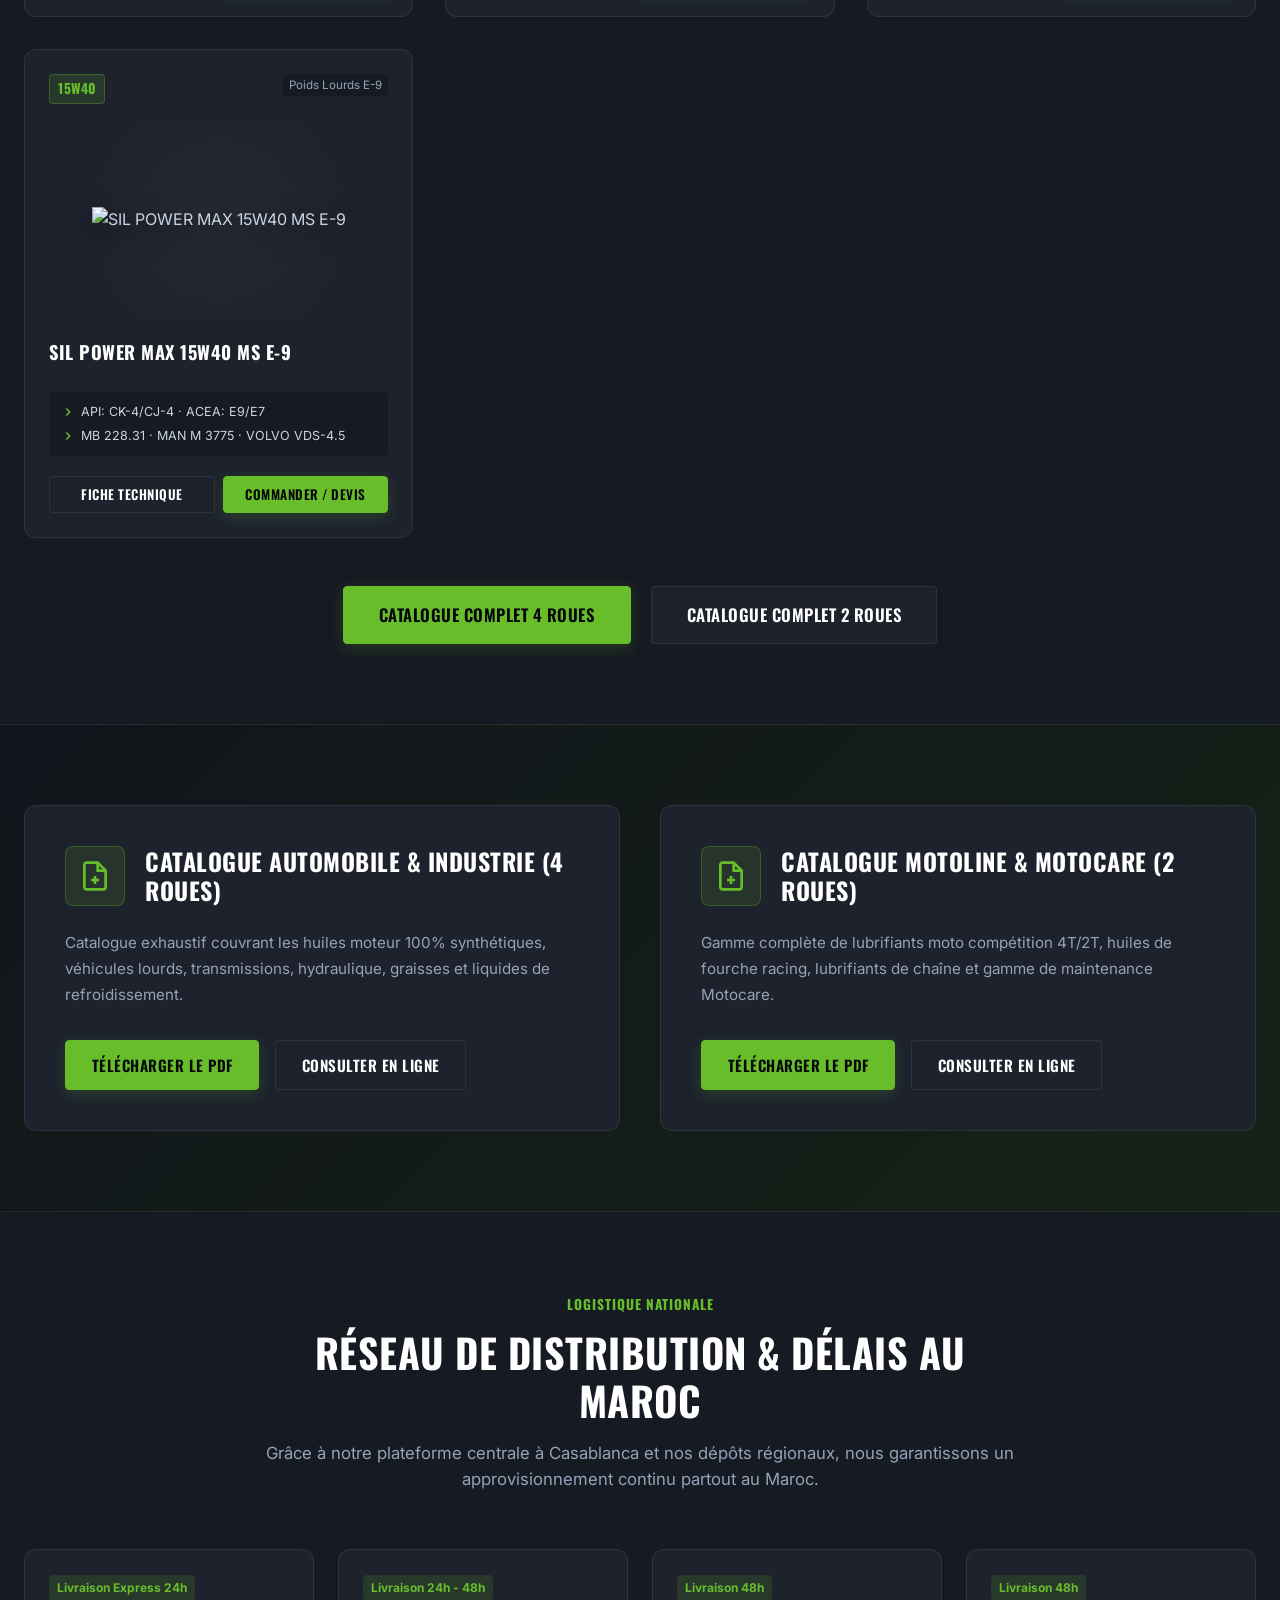
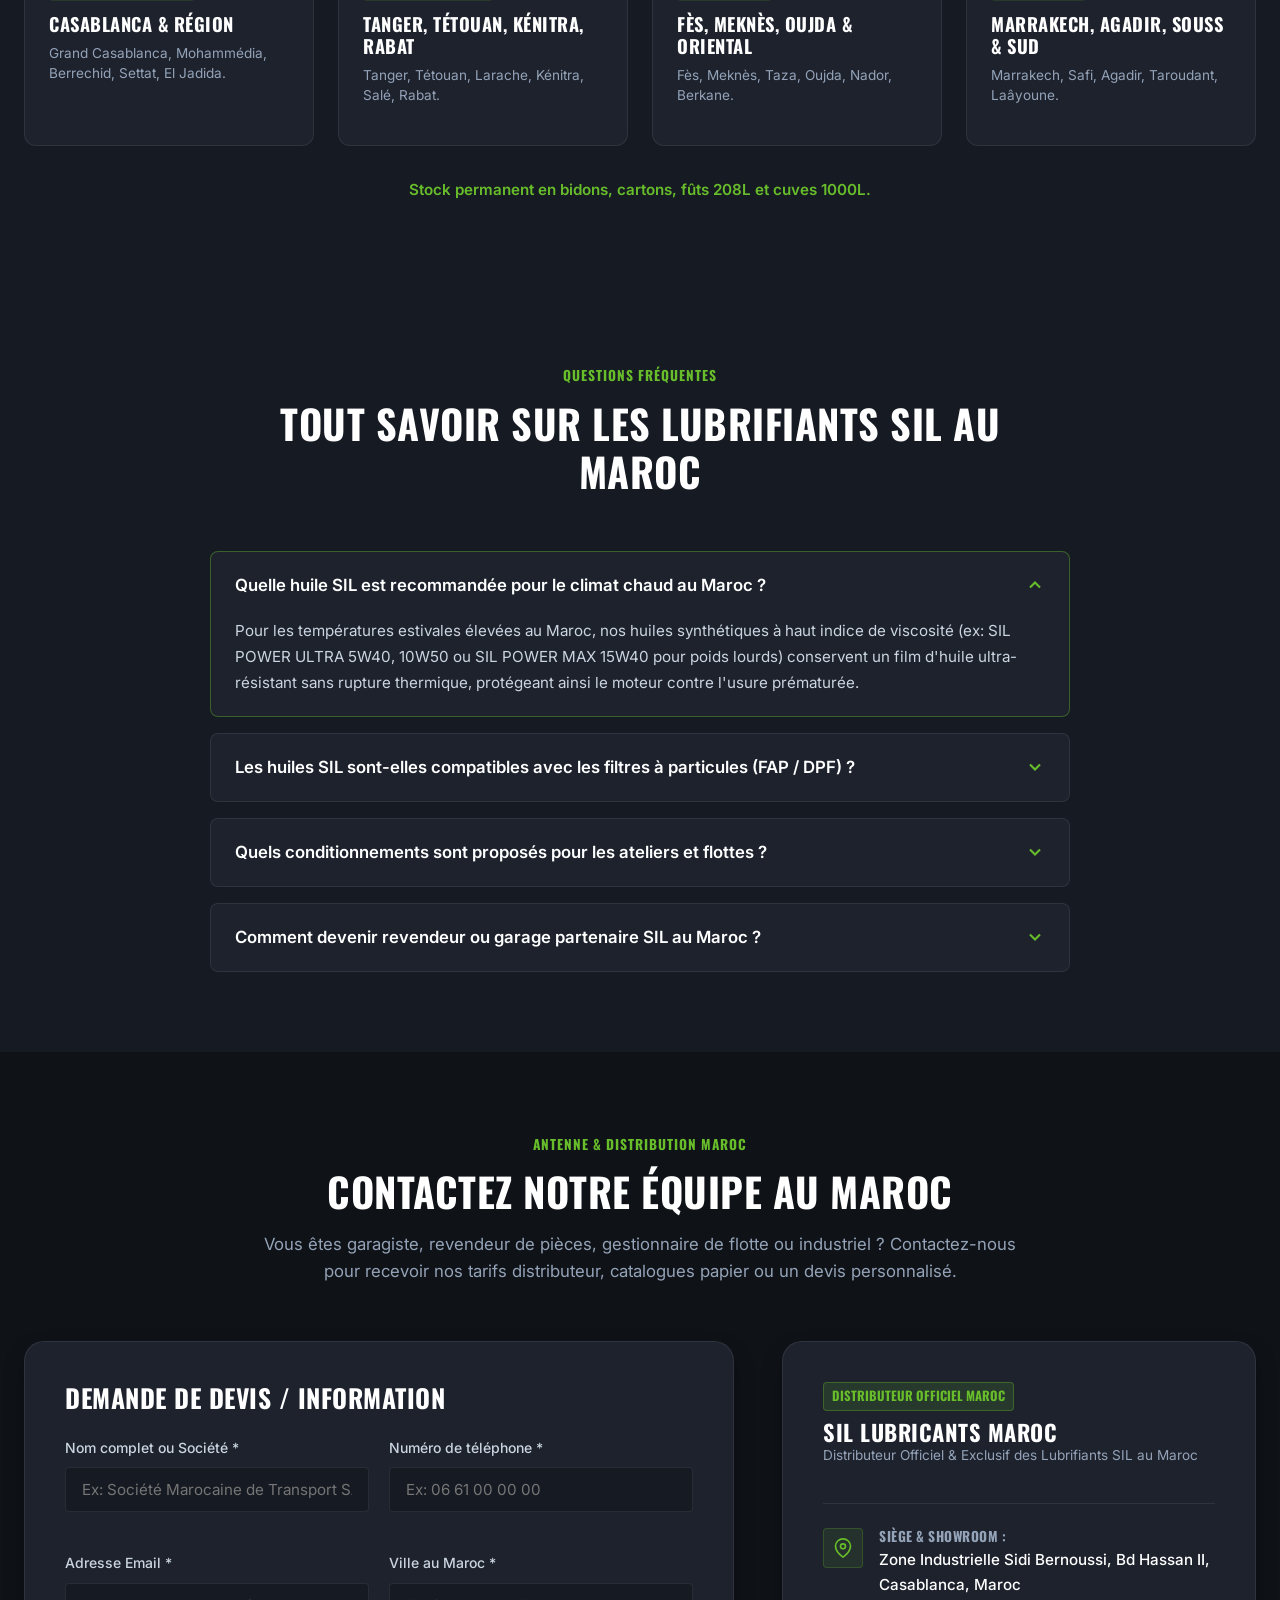
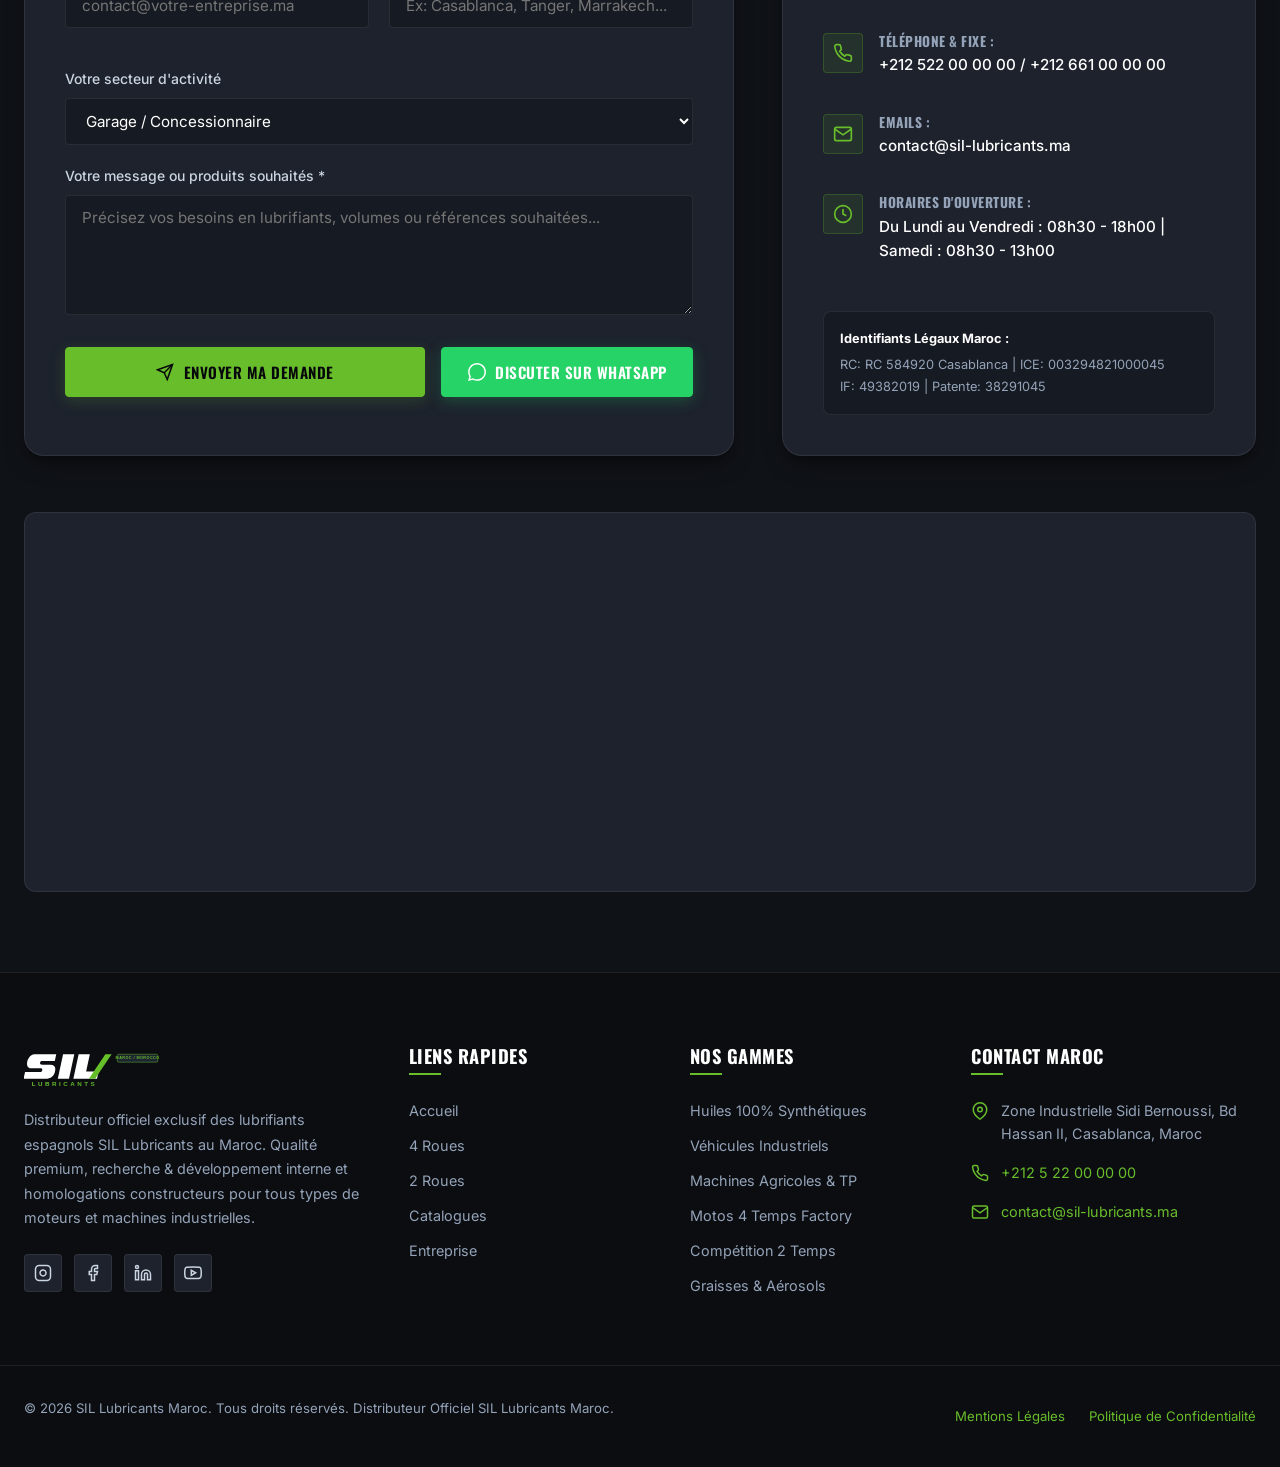
==== commit 79e9247f: "Remove Actualites tab and motorsport news section from website and navigation" ====
--- a/index.html
+++ b/index.html
@@ -79,7 +79,6 @@
         <a href="2-roues.html" class="nav-link" data-i18n="nav.2_wheels">2 Roues</a>
         <a href="catalogues.html" class="nav-link" data-i18n="nav.catalogues">Catalogues</a>
         <a href="entreprise.html" class="nav-link" data-i18n="nav.company">Entreprise</a>
-        <a href="actualites.html" class="nav-link" data-i18n="nav.news">Actualités</a>
         <a href="#contact-maroc" class="nav-link" data-i18n="nav.contact">Contact Maroc</a>
       </nav>
 
@@ -482,20 +481,6 @@
     </div>
   </section>
 
-  <!-- MOTORSPORT NEWS SECTION -->
-  <section class="section">
-    <div class="container">
-      <div class="section-header">
-        <span class="section-badge" data-i18n="news_section.badge">Motorsport & Événements</span>
-        <h2 class="section-title" data-i18n="news_section.title">Dernières Actualités & Compétitions</h2>
-      </div>
-
-      <div class="news-grid" id="news-cards-grid">
-        <!-- Injected dynamically from data/news.json -->
-      </div>
-    </div>
-  </section>
-
   <!-- FAQ SECTION -->
   <section class="section section-alt">
     <div class="container">
@@ -714,7 +699,7 @@
           <li><a href="2-roues.html" data-i18n="nav.2_wheels">Gamme 2 Roues</a></li>
           <li><a href="catalogues.html" data-i18n="nav.catalogues">Télécharger Catalogues</a></li>
           <li><a href="entreprise.html" data-i18n="nav.company">Entreprise & R&D</a></li>
-          <li><a href="actualites.html" data-i18n="nav.news">Actualités & Motorsport</a></li>
+          <li></li>
         </ul>
       </div>
 
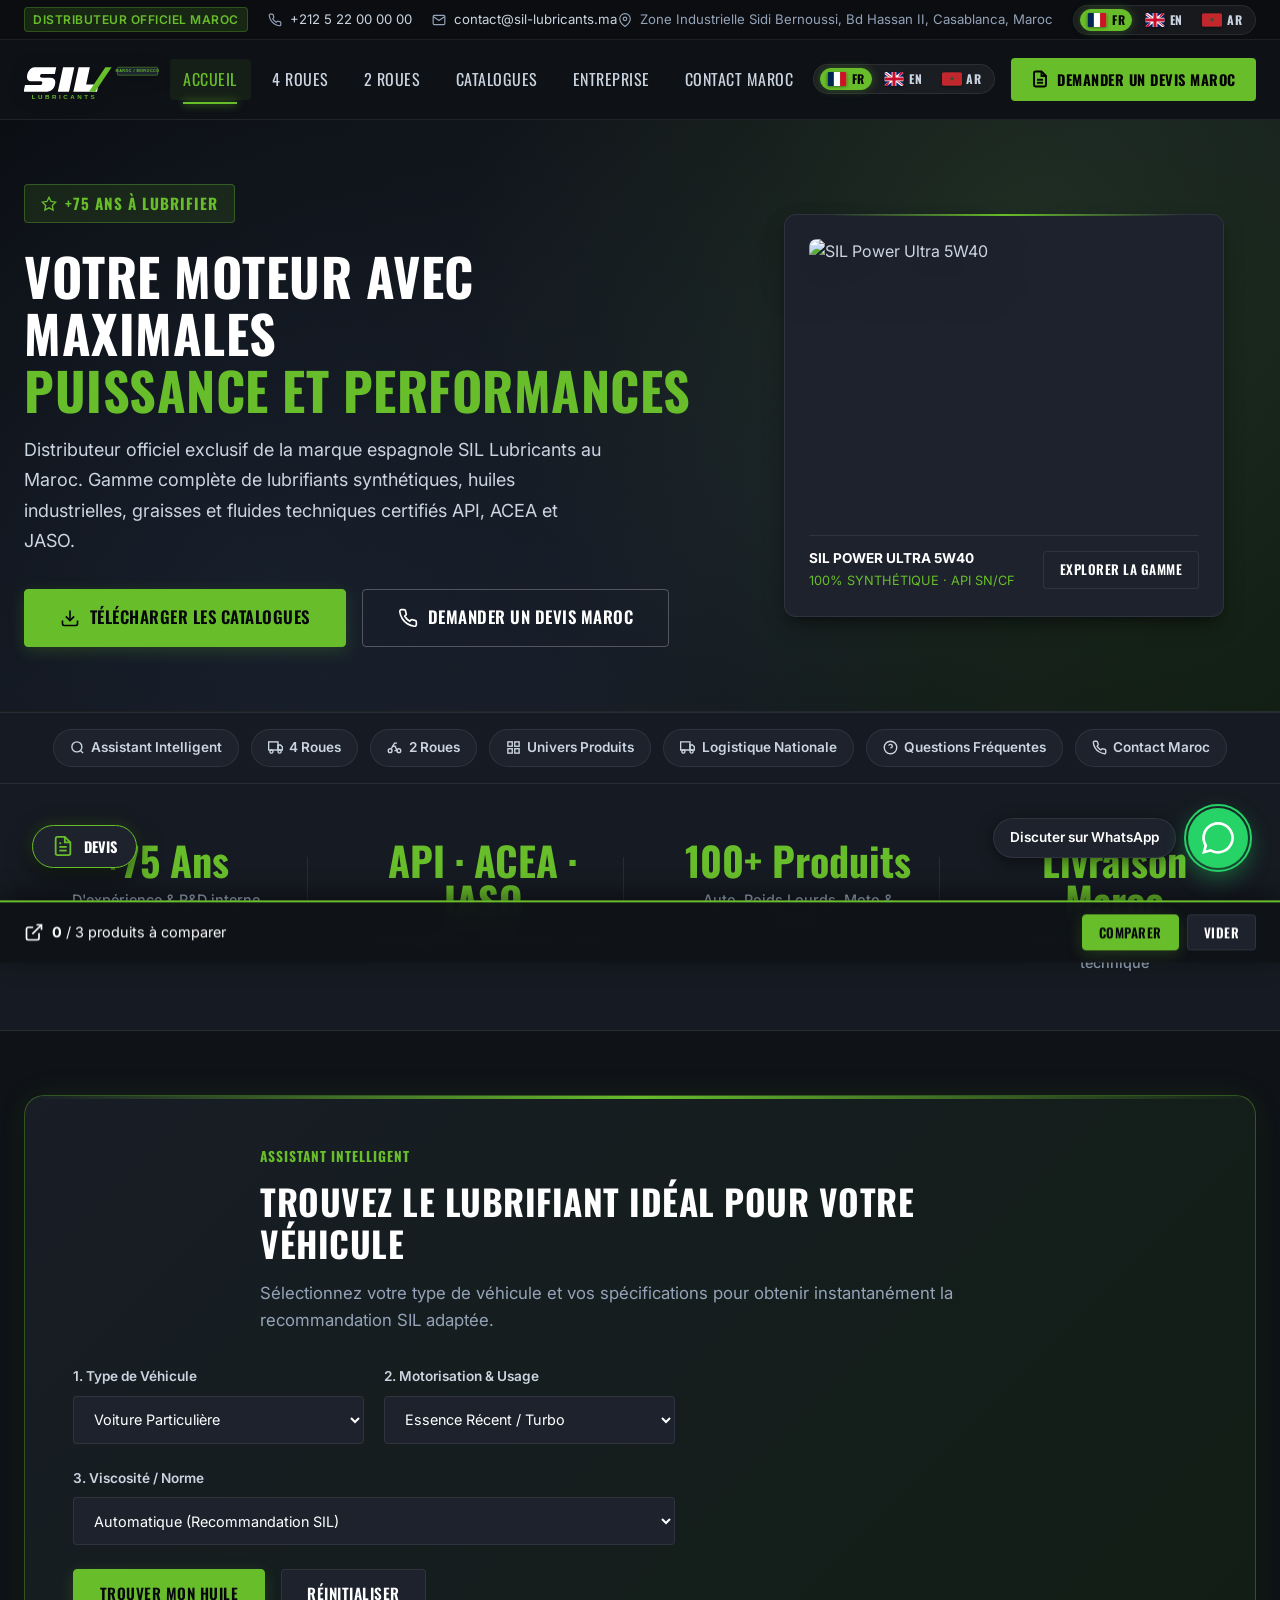
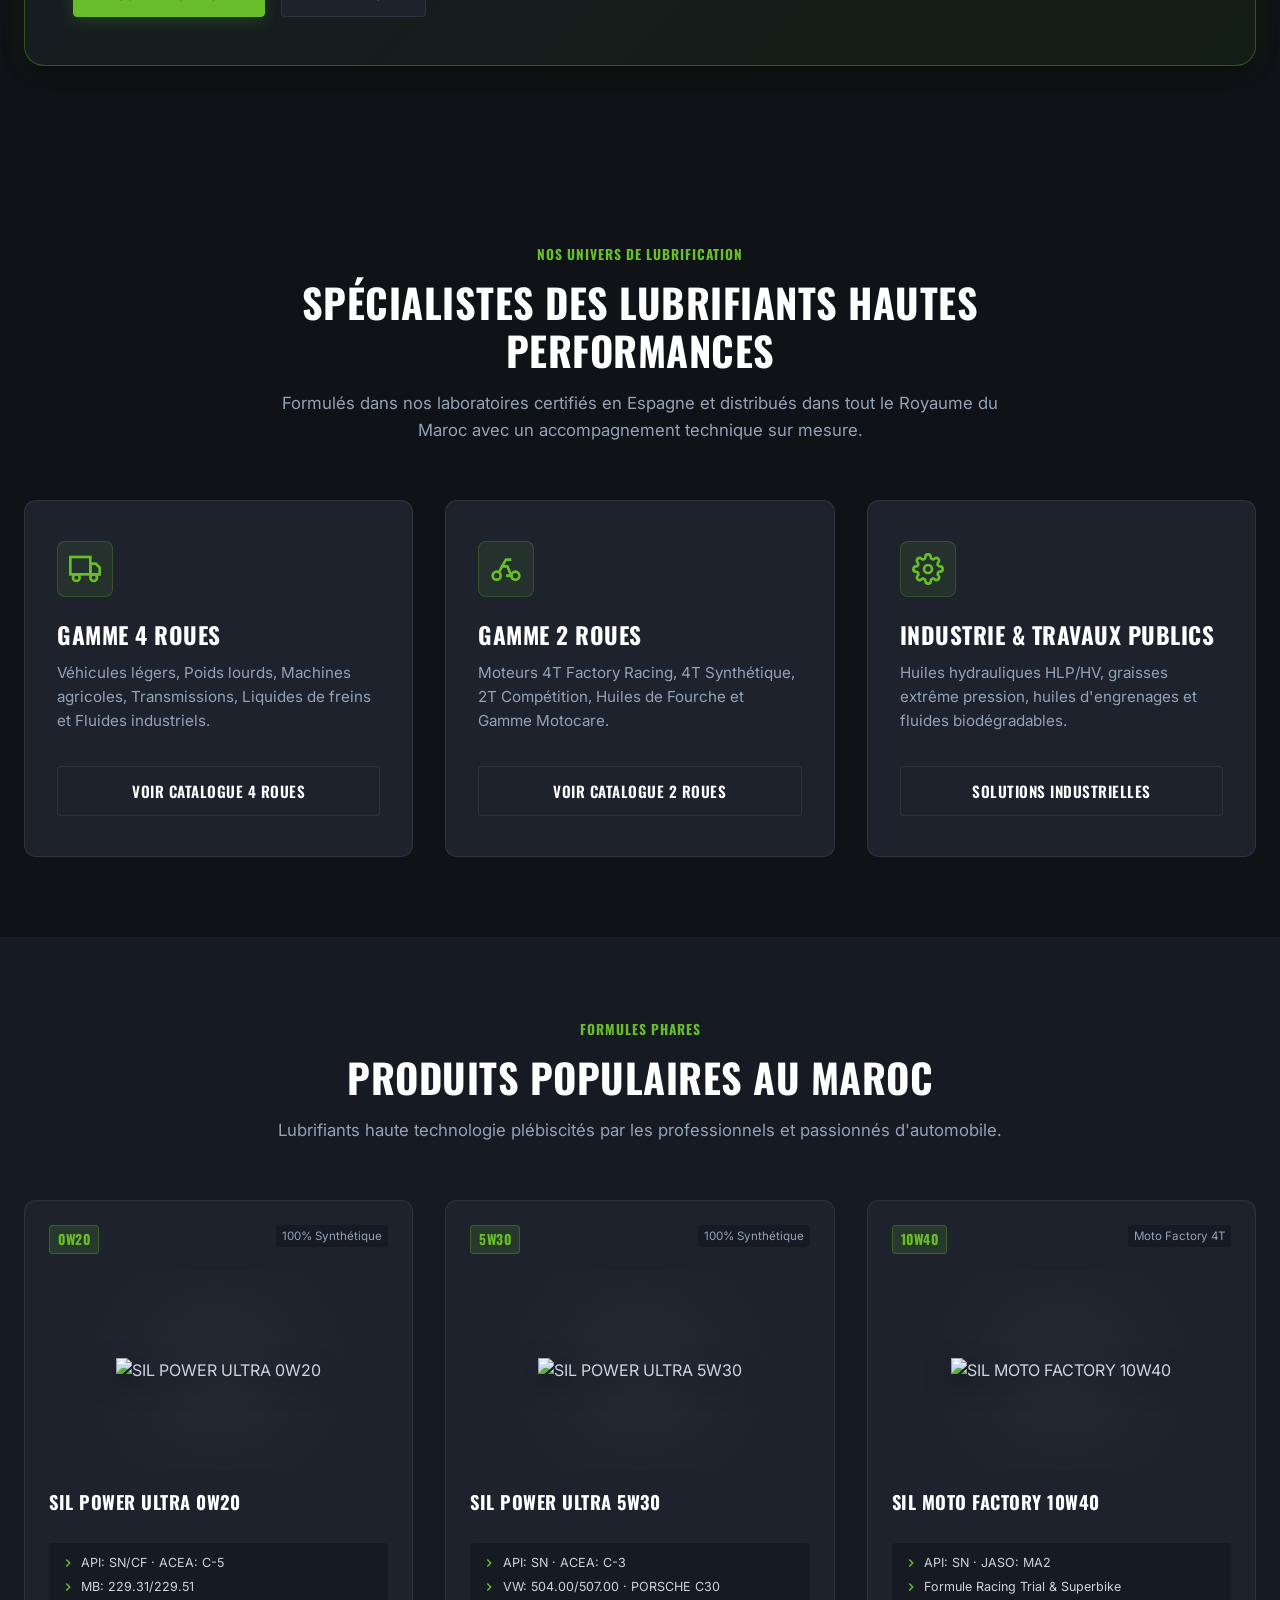
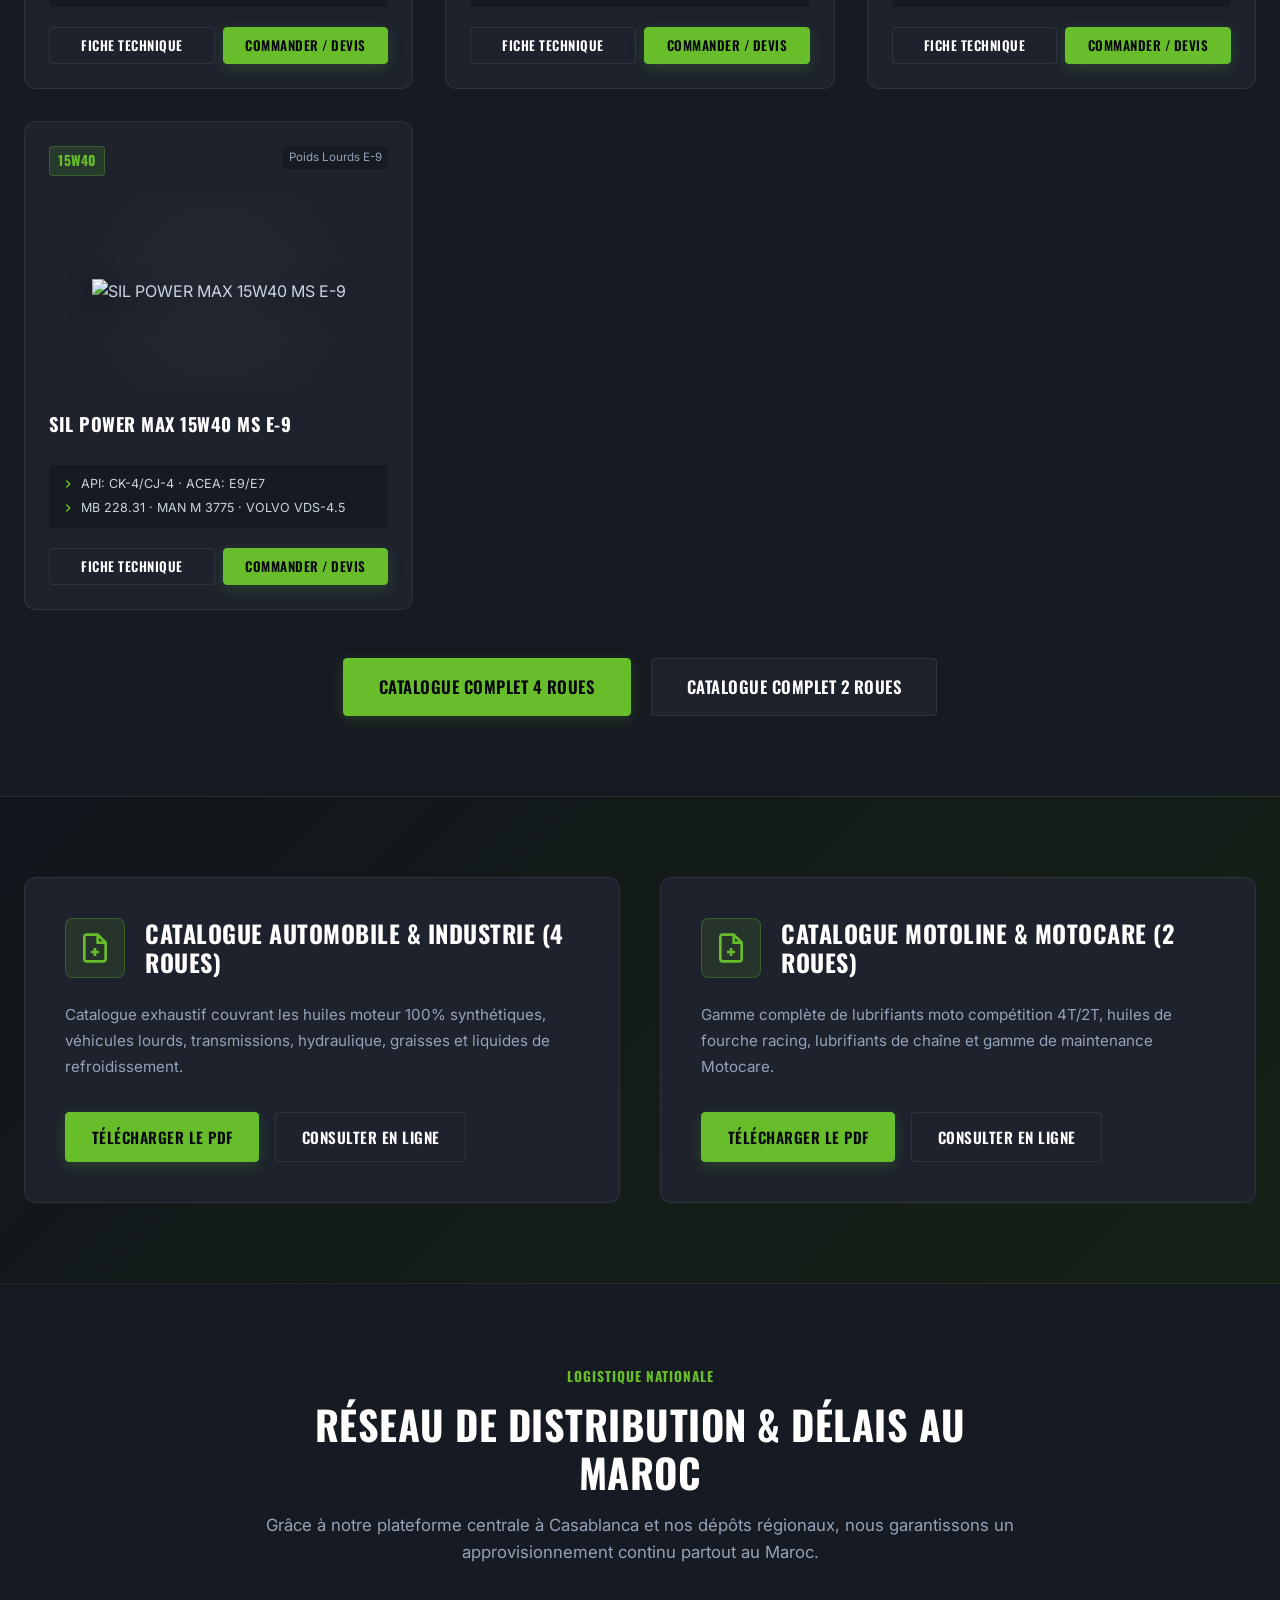
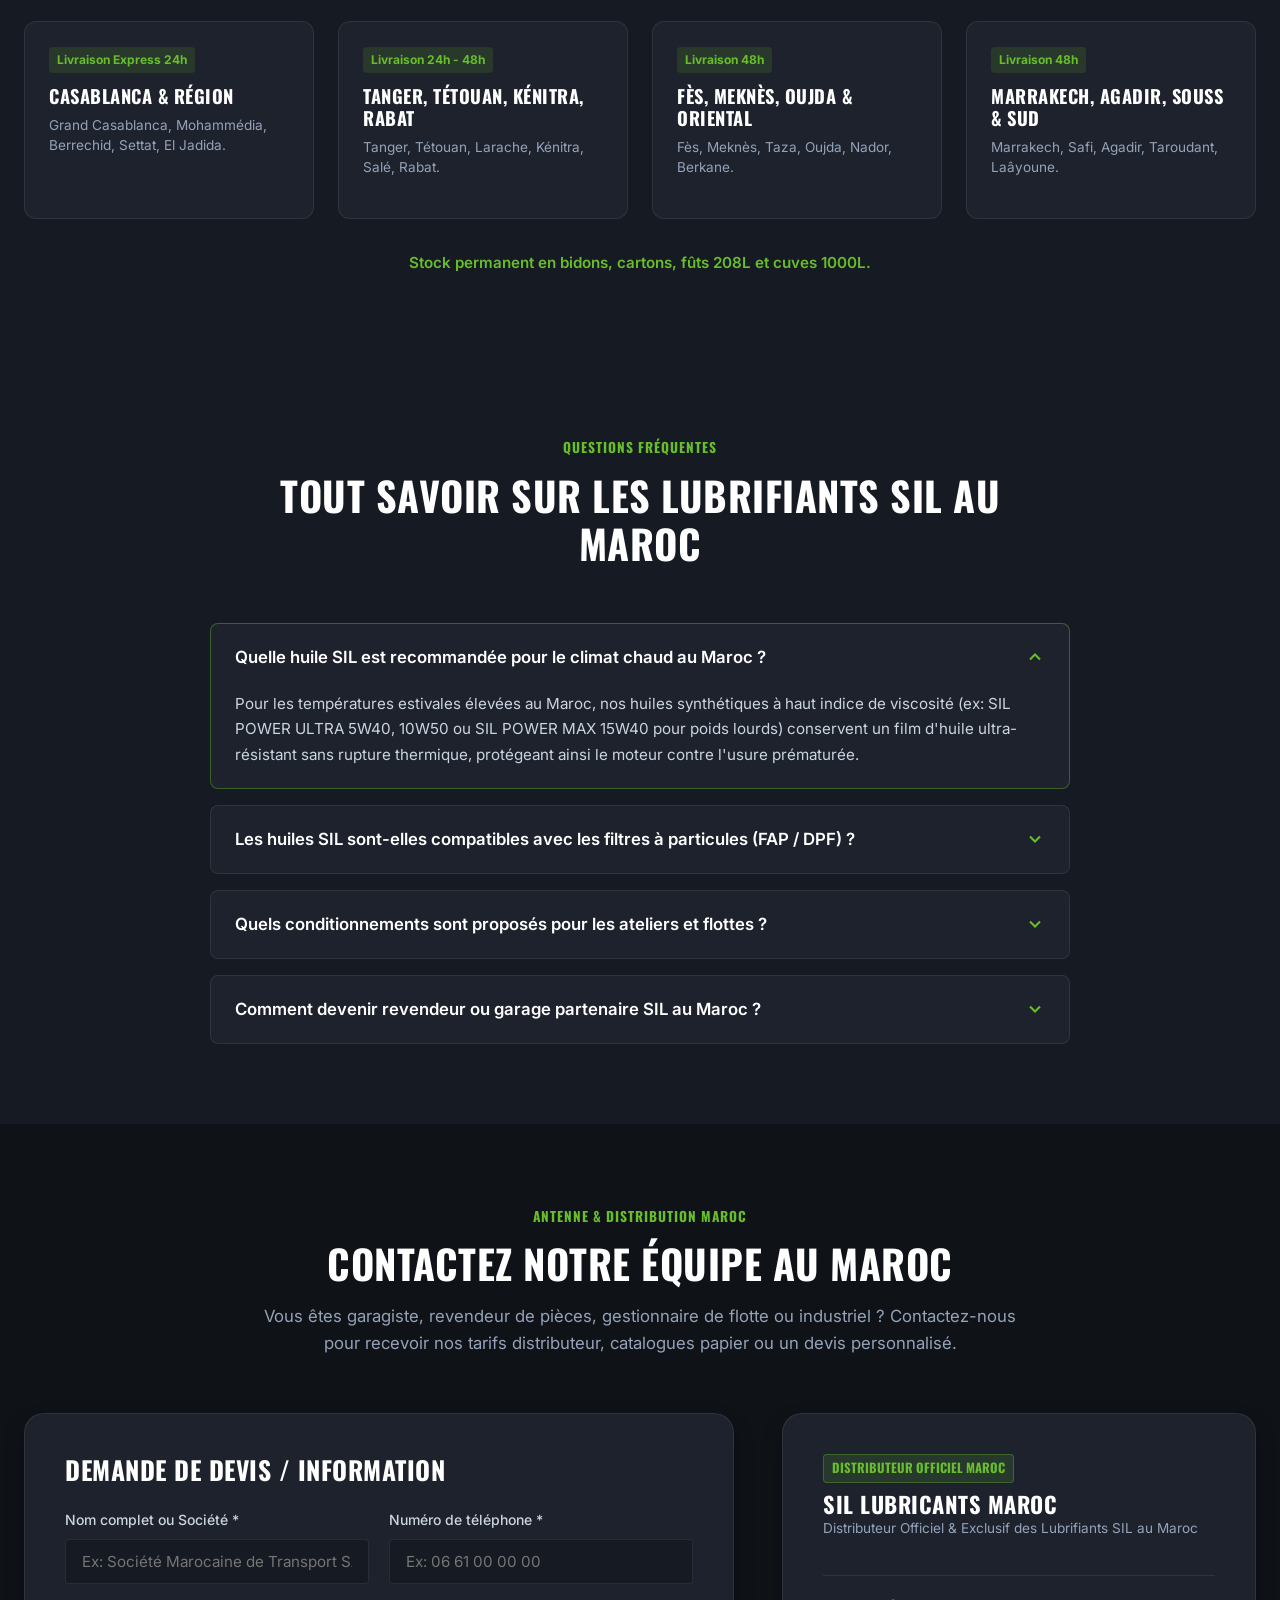
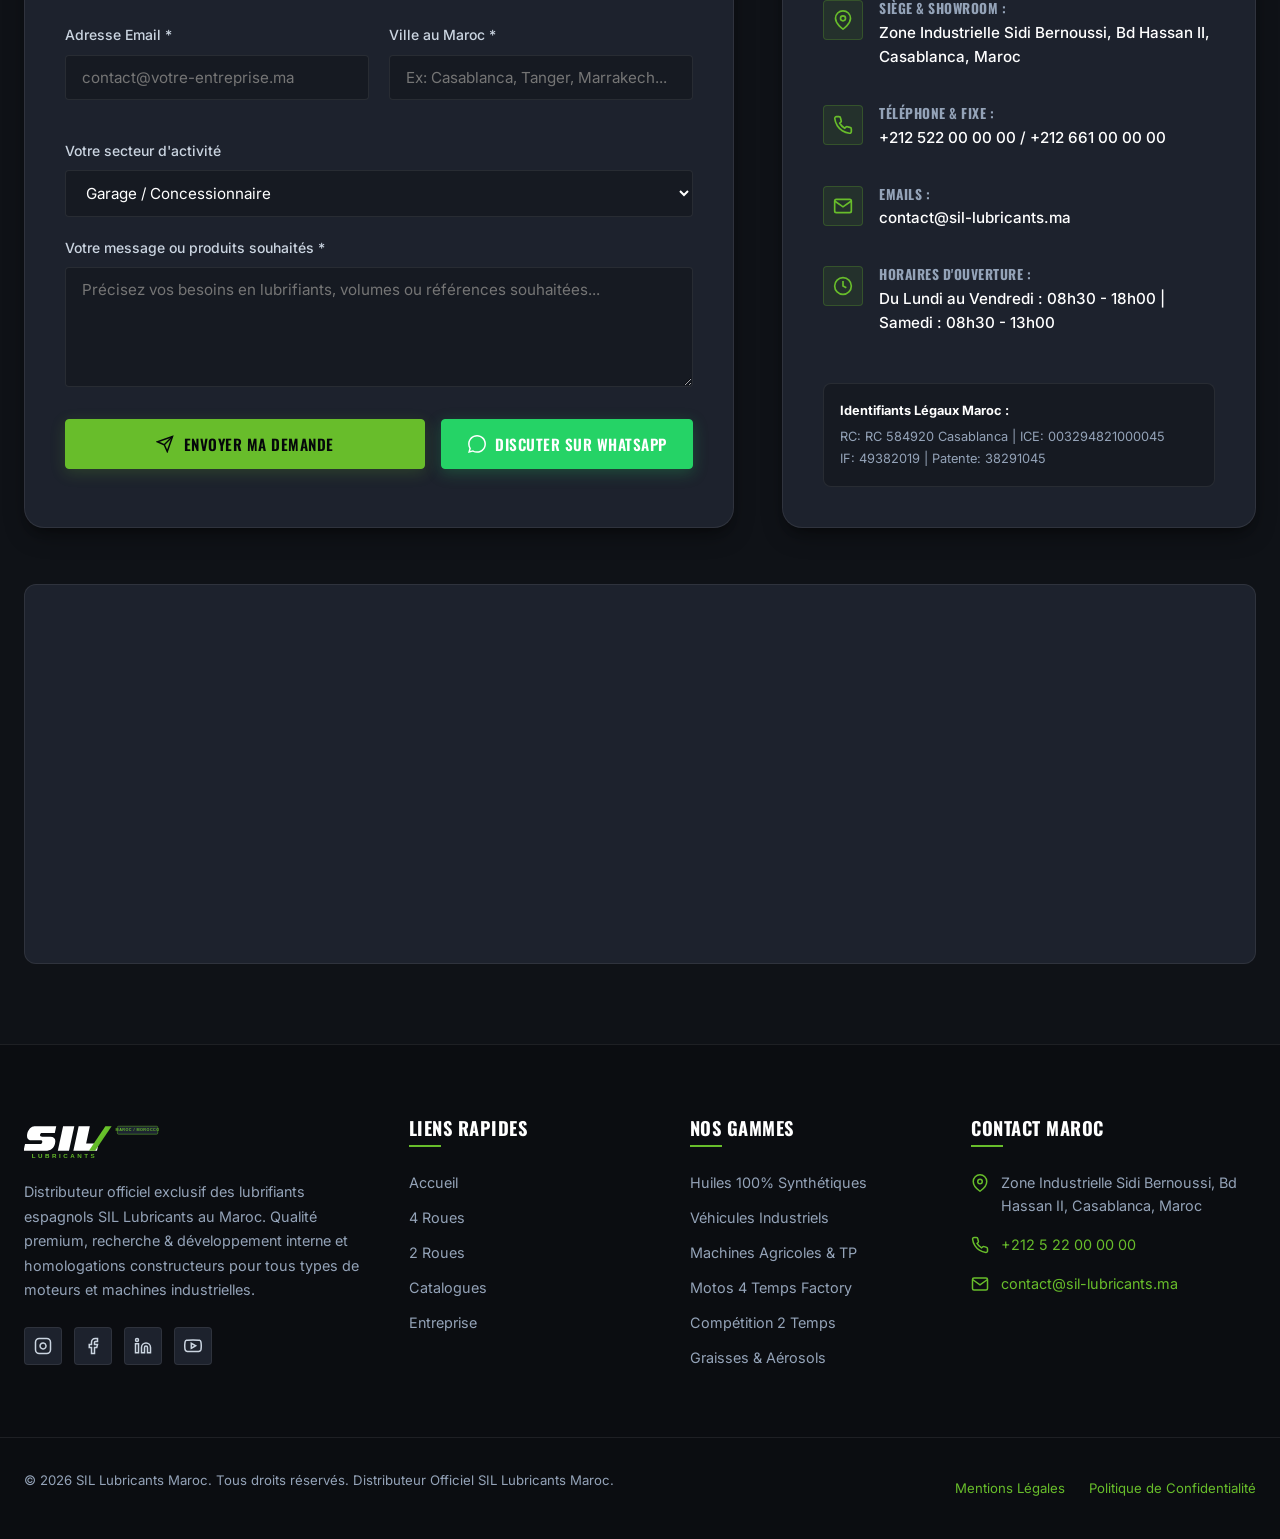
==== commit 5359c505: "Enhance navigation UX: add scroll progress bar, floating back-to-top button, quick jump bar on homep" ====
--- a/index.html
+++ b/index.html
@@ -150,6 +150,40 @@
     </div>
   </section>
 
+    <!-- QUICK JUMP NAVIGATION STRIP -->
+  <nav class="quick-jump-bar" aria-label="Accès rapide aux sections">
+    <div class="container quick-jump-inner">
+      <a href="#oil-finder-widget" class="quick-jump-chip">
+        <svg width="15" height="15" viewBox="0 0 24 24" fill="none" stroke="currentColor"><circle cx="11" cy="11" r="8"></circle><line x1="21" y1="21" x2="16.65" y2="16.65"></line></svg>
+        <span data-i18n="oil_finder.badge">Assistant Huile</span>
+      </a>
+      <a href="4-roues.html" class="quick-jump-chip">
+        <svg width="15" height="15" viewBox="0 0 24 24" fill="none" stroke="currentColor"><rect x="1" y="3" width="15" height="13"></rect><polygon points="16 8 20 8 23 11 23 16 16 16 16 8"></polygon><circle cx="5.5" cy="18.5" r="2.5"></circle><circle cx="18.5" cy="18.5" r="2.5"></circle></svg>
+        <span data-i18n="nav.4_wheels">Gamme 4 Roues</span>
+      </a>
+      <a href="2-roues.html" class="quick-jump-chip">
+        <svg width="15" height="15" viewBox="0 0 24 24" fill="none" stroke="currentColor"><circle cx="5" cy="17" r="3"></circle><circle cx="19" cy="17" r="3"></circle><path d="M12 17h4l-3-7H9l-2 4"></path><path d="M9 10l3-5h4"></path></svg>
+        <span data-i18n="nav.2_wheels">Gamme 2 Roues</span>
+      </a>
+      <a href="#categories-section" class="quick-jump-chip">
+        <svg width="15" height="15" viewBox="0 0 24 24" fill="none" stroke="currentColor"><rect x="3" y="3" width="7" height="7"></rect><rect x="14" y="3" width="7" height="7"></rect><rect x="14" y="14" width="7" height="7"></rect><rect x="3" y="14" width="7" height="7"></rect></svg>
+        <span data-i18n="categories.badge">Univers Produits</span>
+      </a>
+      <a href="#logistics-section" class="quick-jump-chip">
+        <svg width="15" height="15" viewBox="0 0 24 24" fill="none" stroke="currentColor"><path d="M1 3h15v13H1z"></path><path d="M16 8h4l3 3v5h-7V8z"></path><circle cx="5.5" cy="18.5" r="2.5"></circle><circle cx="18.5" cy="18.5" r="2.5"></circle></svg>
+        <span data-i18n="logistics.badge">Réseau Maroc</span>
+      </a>
+      <a href="#faq-section" class="quick-jump-chip">
+        <svg width="15" height="15" viewBox="0 0 24 24" fill="none" stroke="currentColor"><circle cx="12" cy="12" r="10"></circle><path d="M9.09 9a3 3 0 0 1 5.83 1c0 2-3 3-3 3"></path><line x1="12" y1="17" x2="12.01" y2="17"></line></svg>
+        <span data-i18n="faq.badge">FAQ</span>
+      </a>
+      <a href="#contact-maroc" class="quick-jump-chip">
+        <svg width="15" height="15" viewBox="0 0 24 24" fill="none" stroke="currentColor"><path d="M22 16.92v3a2 2 0 0 1-2.18 2 19.79 19.79 0 0 1-8.63-3.07 19.5 19.5 0 0 1-6-6 19.79 19.79 0 0 1-3.07-8.67A2 2 0 0 1 4.11 2h3a2 2 0 0 1 2 1.72 12.84 12.84 0 0 0 .7 2.81 2 2 0 0 1-.45 2.11L8.09 9.91a16 16 0 0 0 6 6l1.27-1.27a2 2 0 0 1 2.11-.45 12.84 12.84 0 0 0 2.81.7A2 2 0 0 1 22 16.92z"></path></svg>
+        <span data-i18n="nav.contact">Contact & Devis</span>
+      </a>
+    </div>
+  </nav>
+
   <!-- STATS BAR -->
   <section class="stats-bar">
     <div class="container stats-grid">
@@ -297,7 +331,7 @@
   </section>
 
   <!-- FEATURED PRODUCTS PREVIEW -->
-  <section class="section section-alt">
+  <section class="section section-alt" id="logistics-section">
     <div class="container">
       <div class="section-header">
         <span class="section-badge">Formules Phares</span>
@@ -482,7 +516,7 @@
   </section>
 
   <!-- FAQ SECTION -->
-  <section class="section section-alt">
+  <section class="section section-alt" id="faq-section">
     <div class="container">
       <div class="section-header">
         <span class="section-badge" data-i18n="faq.badge">Questions Fréquentes</span>
--- a/css/components.css
+++ b/css/components.css
@@ -1580,3 +1580,226 @@
   max-height: 300px;
   padding-bottom: 1.25rem;
 }
+
+/* ==========================================================================
+   SCROLL PROGRESS BAR
+   ========================================================================== */
+.scroll-progress-bar {
+  position: fixed;
+  top: 0;
+  left: 0;
+  height: 3px;
+  background: linear-gradient(90deg, var(--accent-green), #76d332, #a3e635);
+  z-index: 1001;
+  width: 0%;
+  transition: width 0.1s ease;
+  box-shadow: 0 0 10px var(--accent-green);
+}
+
+/* ==========================================================================
+   DESKTOP NAVIGATION DROPDOWNS
+   ========================================================================== */
+.nav-item-dropdown {
+  position: relative;
+  display: inline-flex;
+  align-items: center;
+}
+
+.nav-item-dropdown:hover .nav-dropdown-menu {
+  opacity: 1;
+  visibility: visible;
+  transform: translateY(0);
+}
+
+.nav-dropdown-menu {
+  position: absolute;
+  top: 100%;
+  left: 0;
+  min-width: 260px;
+  background: rgba(22, 26, 34, 0.98);
+  backdrop-filter: blur(16px);
+  border: 1px solid var(--border-light);
+  border-radius: var(--radius-md);
+  box-shadow: 0 15px 35px rgba(0, 0, 0, 0.6), 0 0 15px rgba(104, 189, 43, 0.15);
+  padding: 0.75rem;
+  display: flex;
+  flex-direction: column;
+  gap: 0.4rem;
+  opacity: 0;
+  visibility: hidden;
+  transform: translateY(10px);
+  transition: all var(--transition-fast);
+  z-index: 105;
+}
+
+[dir="rtl"] .nav-dropdown-menu {
+  left: auto;
+  right: 0;
+}
+
+.nav-dropdown-item {
+  display: flex;
+  align-items: center;
+  gap: 0.75rem;
+  padding: 0.6rem 0.85rem;
+  border-radius: var(--radius-sm);
+  color: var(--text-secondary);
+  text-decoration: none;
+  font-size: 0.9rem;
+  font-weight: 500;
+  transition: all var(--transition-fast);
+}
+
+.nav-dropdown-item:hover {
+  background: rgba(104, 189, 43, 0.12);
+  color: #fff;
+  transform: translateX(4px);
+}
+
+[dir="rtl"] .nav-dropdown-item:hover {
+  transform: translateX(-4px);
+}
+
+.nav-dropdown-item svg {
+  color: var(--accent-green);
+  flex-shrink: 0;
+}
+
+/* ==========================================================================
+   HOMEPAGE QUICK-JUMP BAR
+   ========================================================================== */
+.quick-jump-bar {
+  background: var(--bg-secondary);
+  border-top: 1px solid var(--border-light);
+  border-bottom: 1px solid var(--border-light);
+  padding: 0.75rem 0;
+  position: relative;
+  z-index: 20;
+}
+
+.quick-jump-inner {
+  display: flex;
+  align-items: center;
+  justify-content: center;
+  gap: 0.75rem;
+  overflow-x: auto;
+  white-space: nowrap;
+  -webkit-overflow-scrolling: touch;
+  scrollbar-width: none;
+  padding: 0.25rem 0.5rem;
+}
+
+.quick-jump-inner::-webkit-scrollbar {
+  display: none;
+}
+
+.quick-jump-chip {
+  display: inline-flex;
+  align-items: center;
+  gap: 0.4rem;
+  background: var(--bg-card);
+  border: 1px solid var(--border-light);
+  color: var(--text-secondary);
+  padding: 0.45rem 1rem;
+  border-radius: 9999px;
+  font-size: 0.85rem;
+  font-weight: 600;
+  text-decoration: none;
+  transition: all var(--transition-fast);
+  flex-shrink: 0;
+}
+
+.quick-jump-chip:hover,
+.quick-jump-chip:active {
+  background: var(--accent-green);
+  color: #000;
+  border-color: var(--accent-green);
+  transform: translateY(-2px);
+  box-shadow: 0 4px 12px var(--accent-green-glow);
+}
+
+.quick-jump-chip svg {
+  stroke-width: 2.2;
+}
+
+/* ==========================================================================
+   BREADCRUMBS BAR FOR INNER PAGES
+   ========================================================================== */
+.breadcrumbs-bar {
+  background: var(--bg-secondary);
+  border-bottom: 1px solid var(--border-light);
+  padding: 0.85rem 0;
+}
+
+.breadcrumbs-list {
+  display: flex;
+  align-items: center;
+  gap: 0.5rem;
+  font-size: 0.85rem;
+  color: var(--text-muted);
+}
+
+.breadcrumbs-list a {
+  color: var(--text-secondary);
+  text-decoration: none;
+  transition: color var(--transition-fast);
+}
+
+.breadcrumbs-list a:hover {
+  color: var(--accent-green);
+}
+
+.breadcrumbs-separator {
+  color: var(--border-light);
+  font-size: 0.8rem;
+}
+
+.breadcrumbs-current {
+  color: var(--accent-green);
+  font-weight: 600;
+}
+
+/* ==========================================================================
+   BACK TO TOP BUTTON
+   ========================================================================== */
+.back-to-top-btn {
+  position: fixed;
+  bottom: 5.5rem;
+  right: 1.5rem;
+  width: 44px;
+  height: 44px;
+  border-radius: 50%;
+  background: var(--bg-card);
+  border: 1px solid var(--border-light);
+  color: #fff;
+  display: flex;
+  align-items: center;
+  justify-content: center;
+  cursor: pointer;
+  z-index: 990;
+  opacity: 0;
+  visibility: hidden;
+  transform: translateY(20px);
+  transition: all var(--transition-normal);
+  box-shadow: 0 6px 20px rgba(0,0,0,0.5);
+}
+
+[dir="rtl"] .back-to-top-btn {
+  right: auto;
+  left: 1.5rem;
+}
+
+.back-to-top-btn.visible {
+  opacity: 1;
+  visibility: visible;
+  transform: translateY(0);
+}
+
+.back-to-top-btn:hover {
+  background: var(--accent-green);
+  color: #000;
+  border-color: var(--accent-green);
+  box-shadow: 0 0 15px var(--accent-green-glow);
+  transform: translateY(-3px);
+}
+
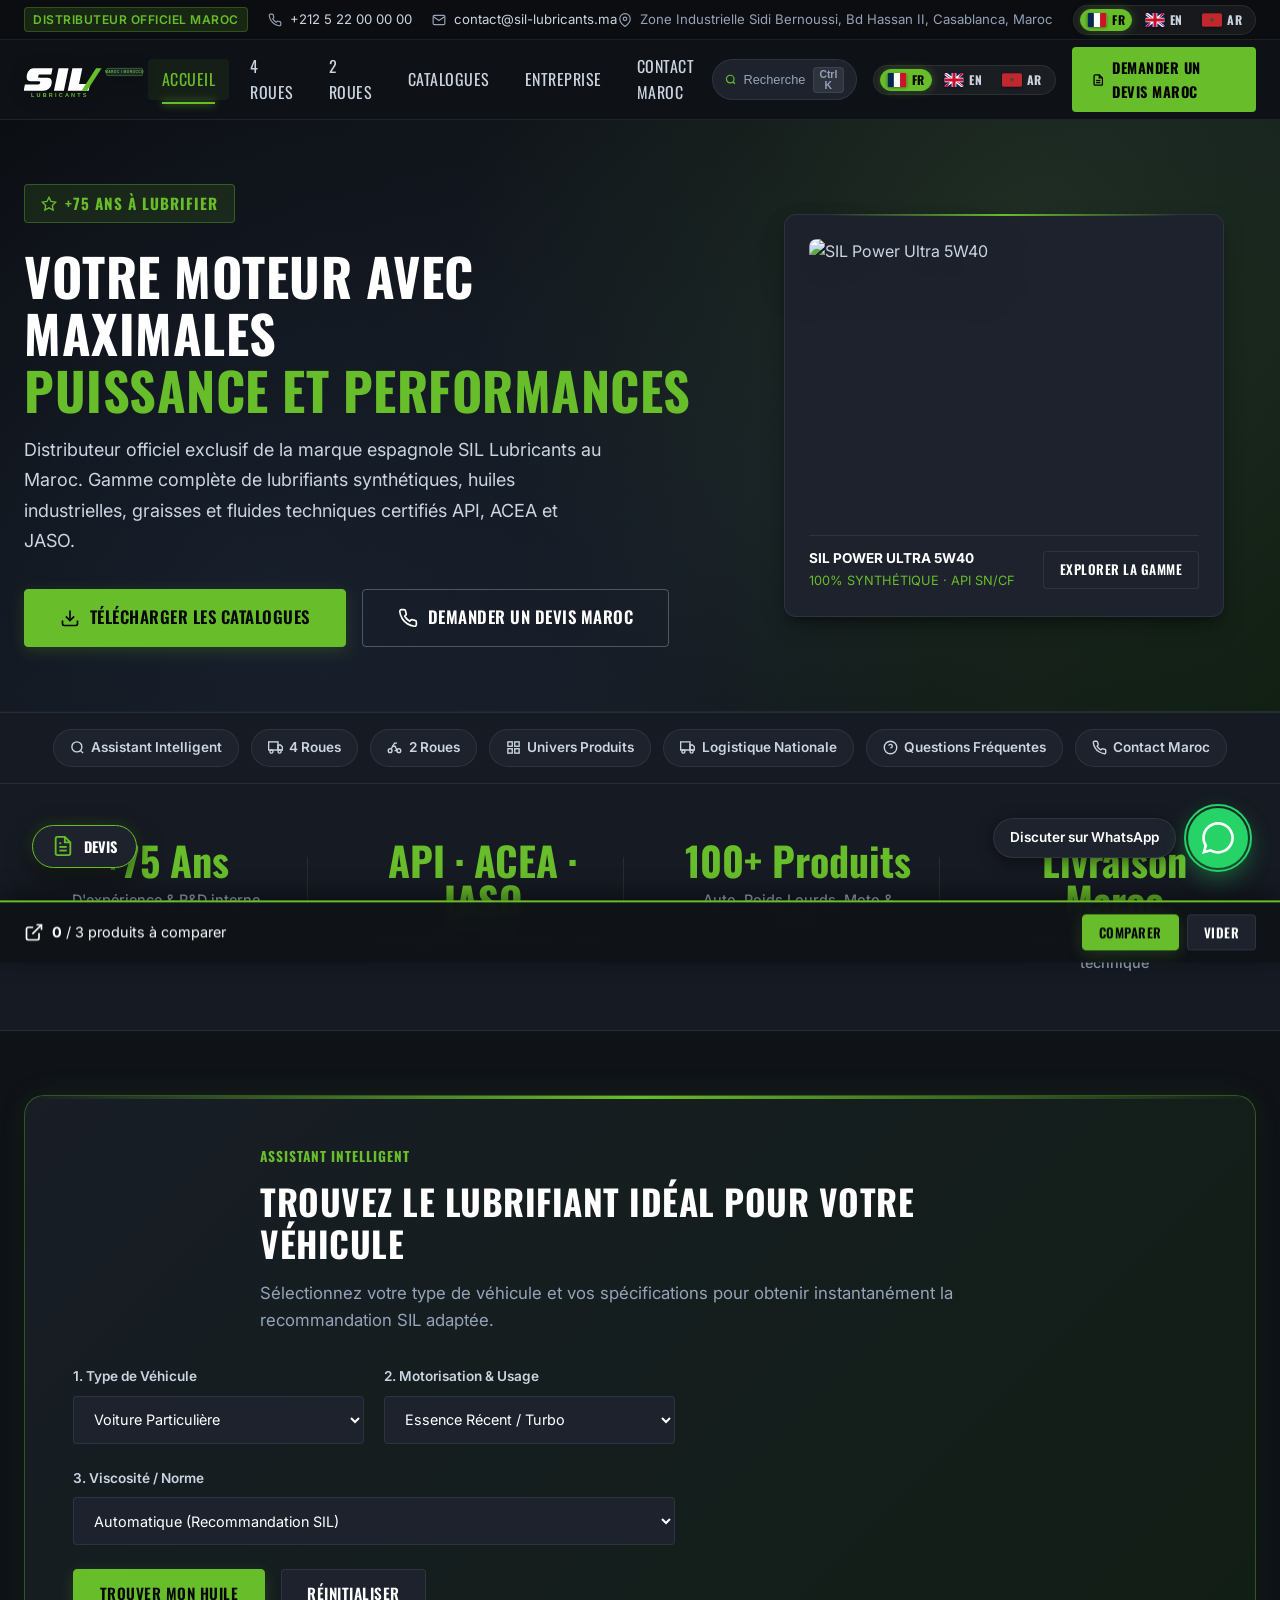
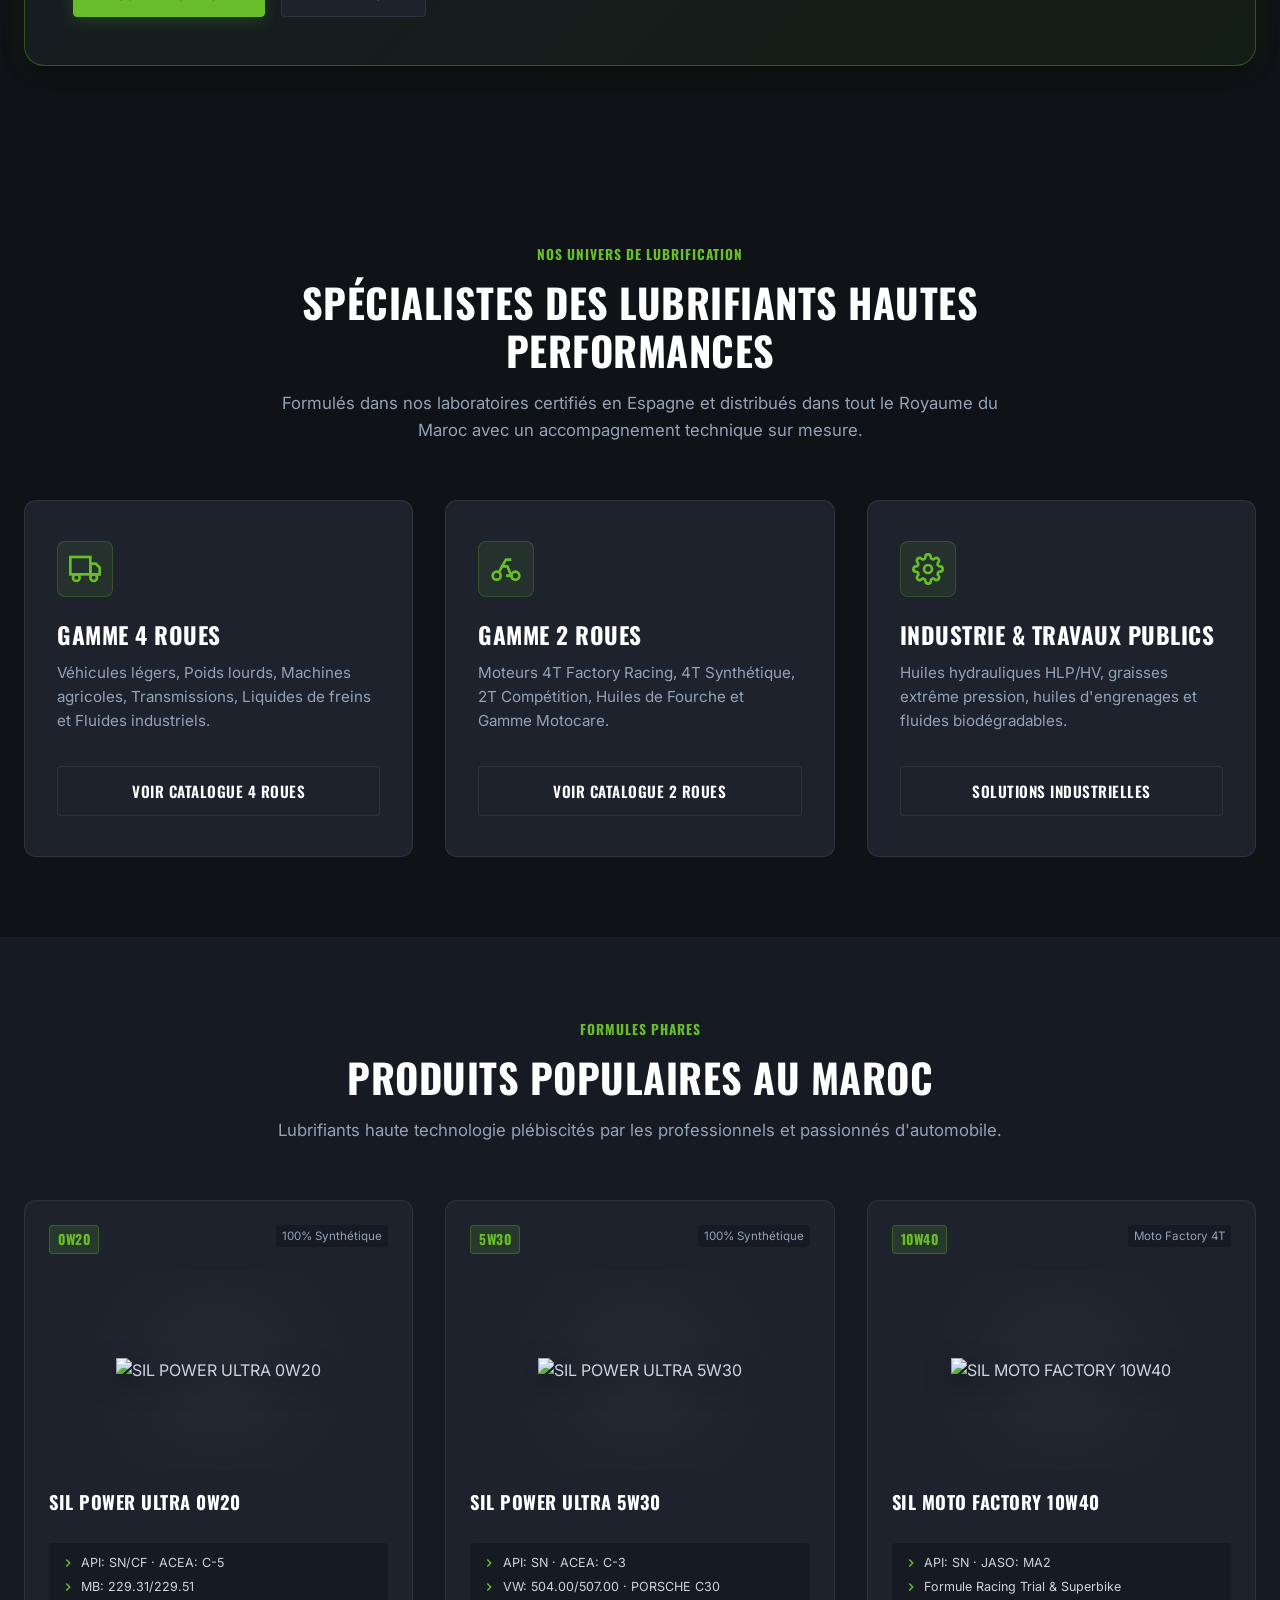
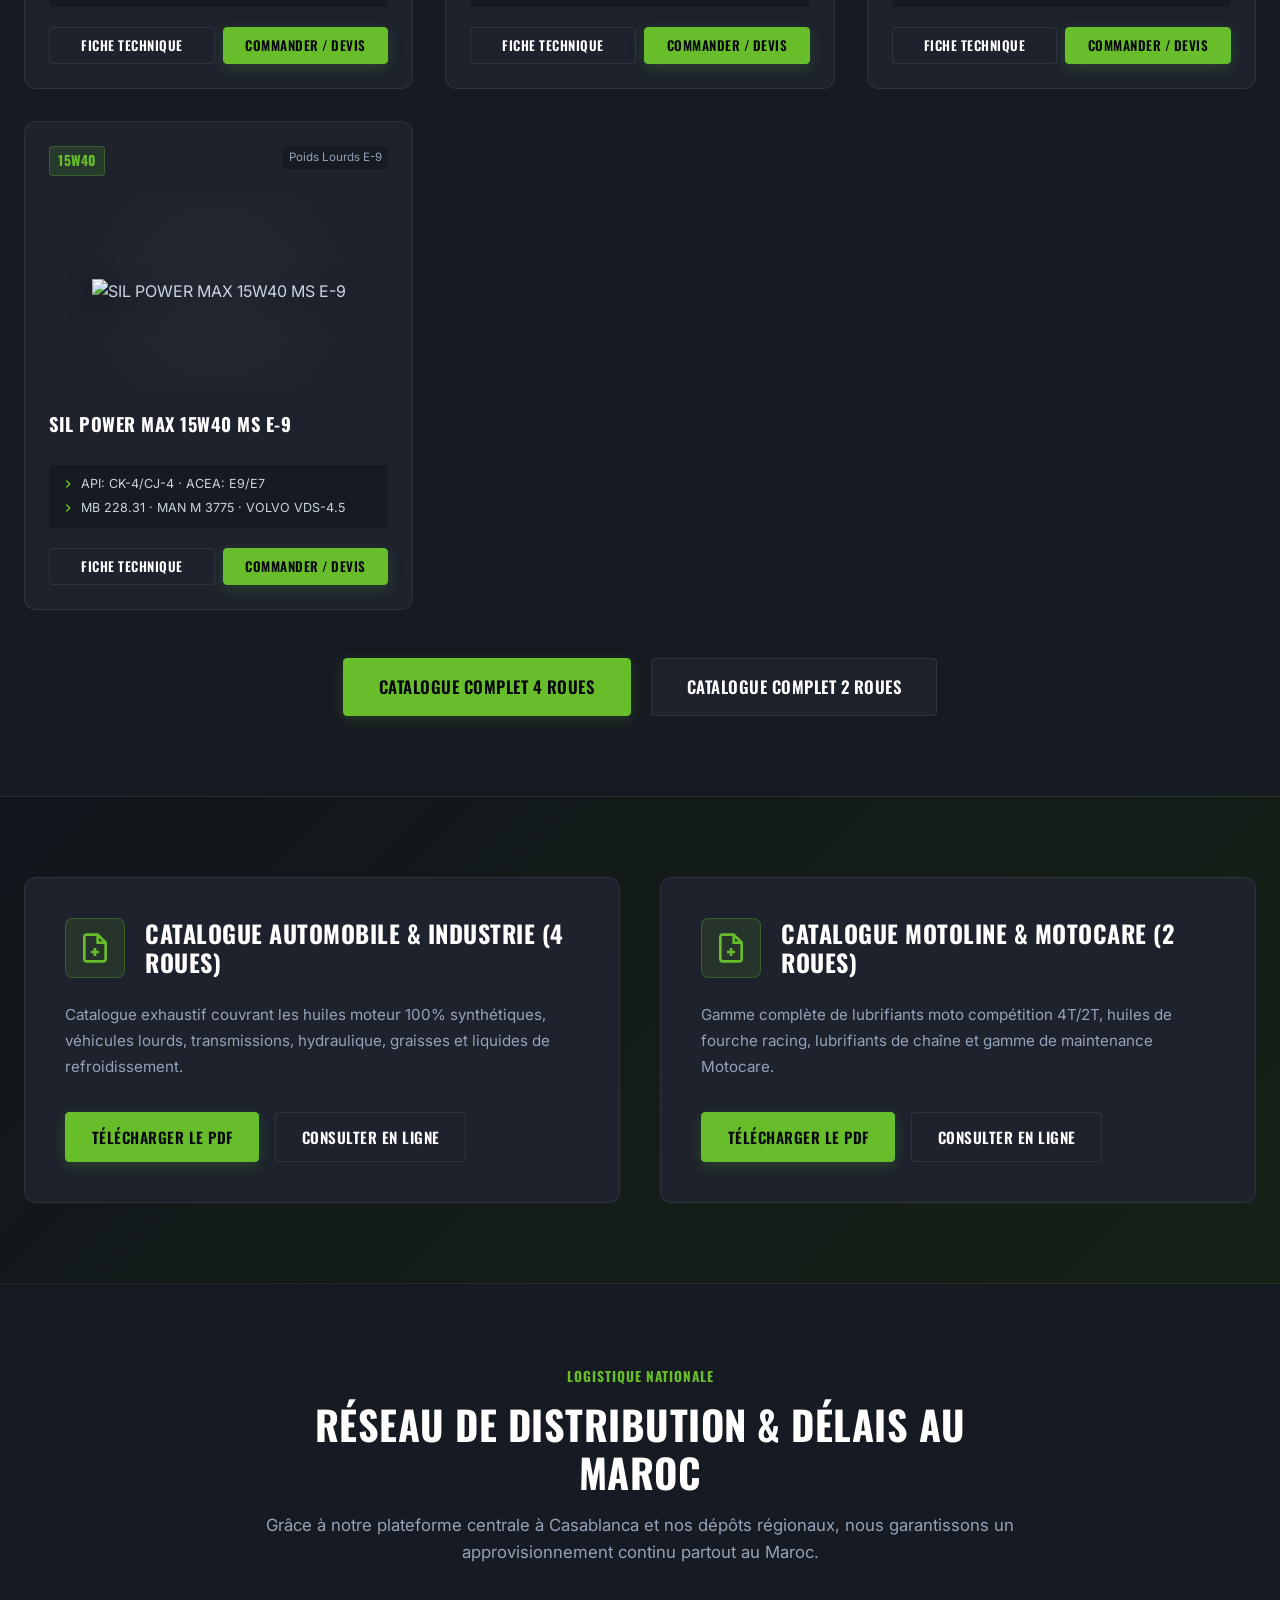
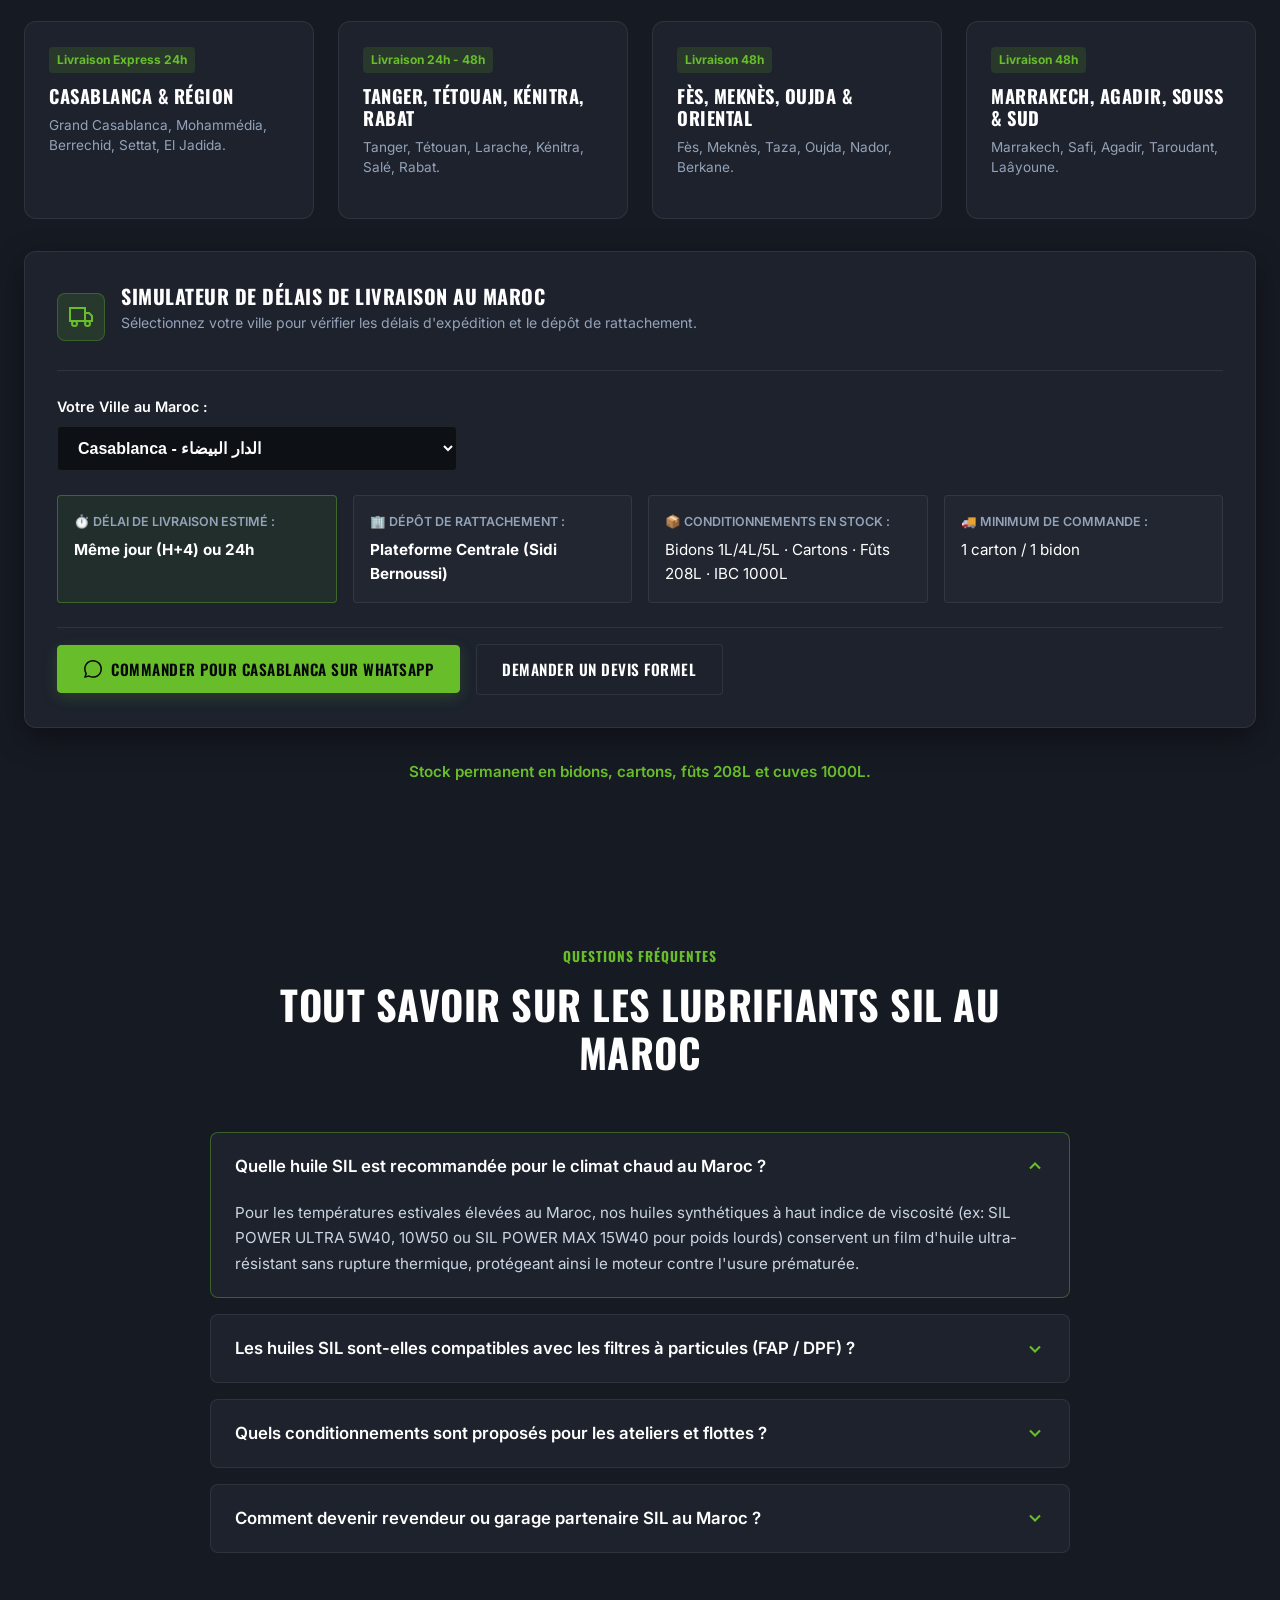
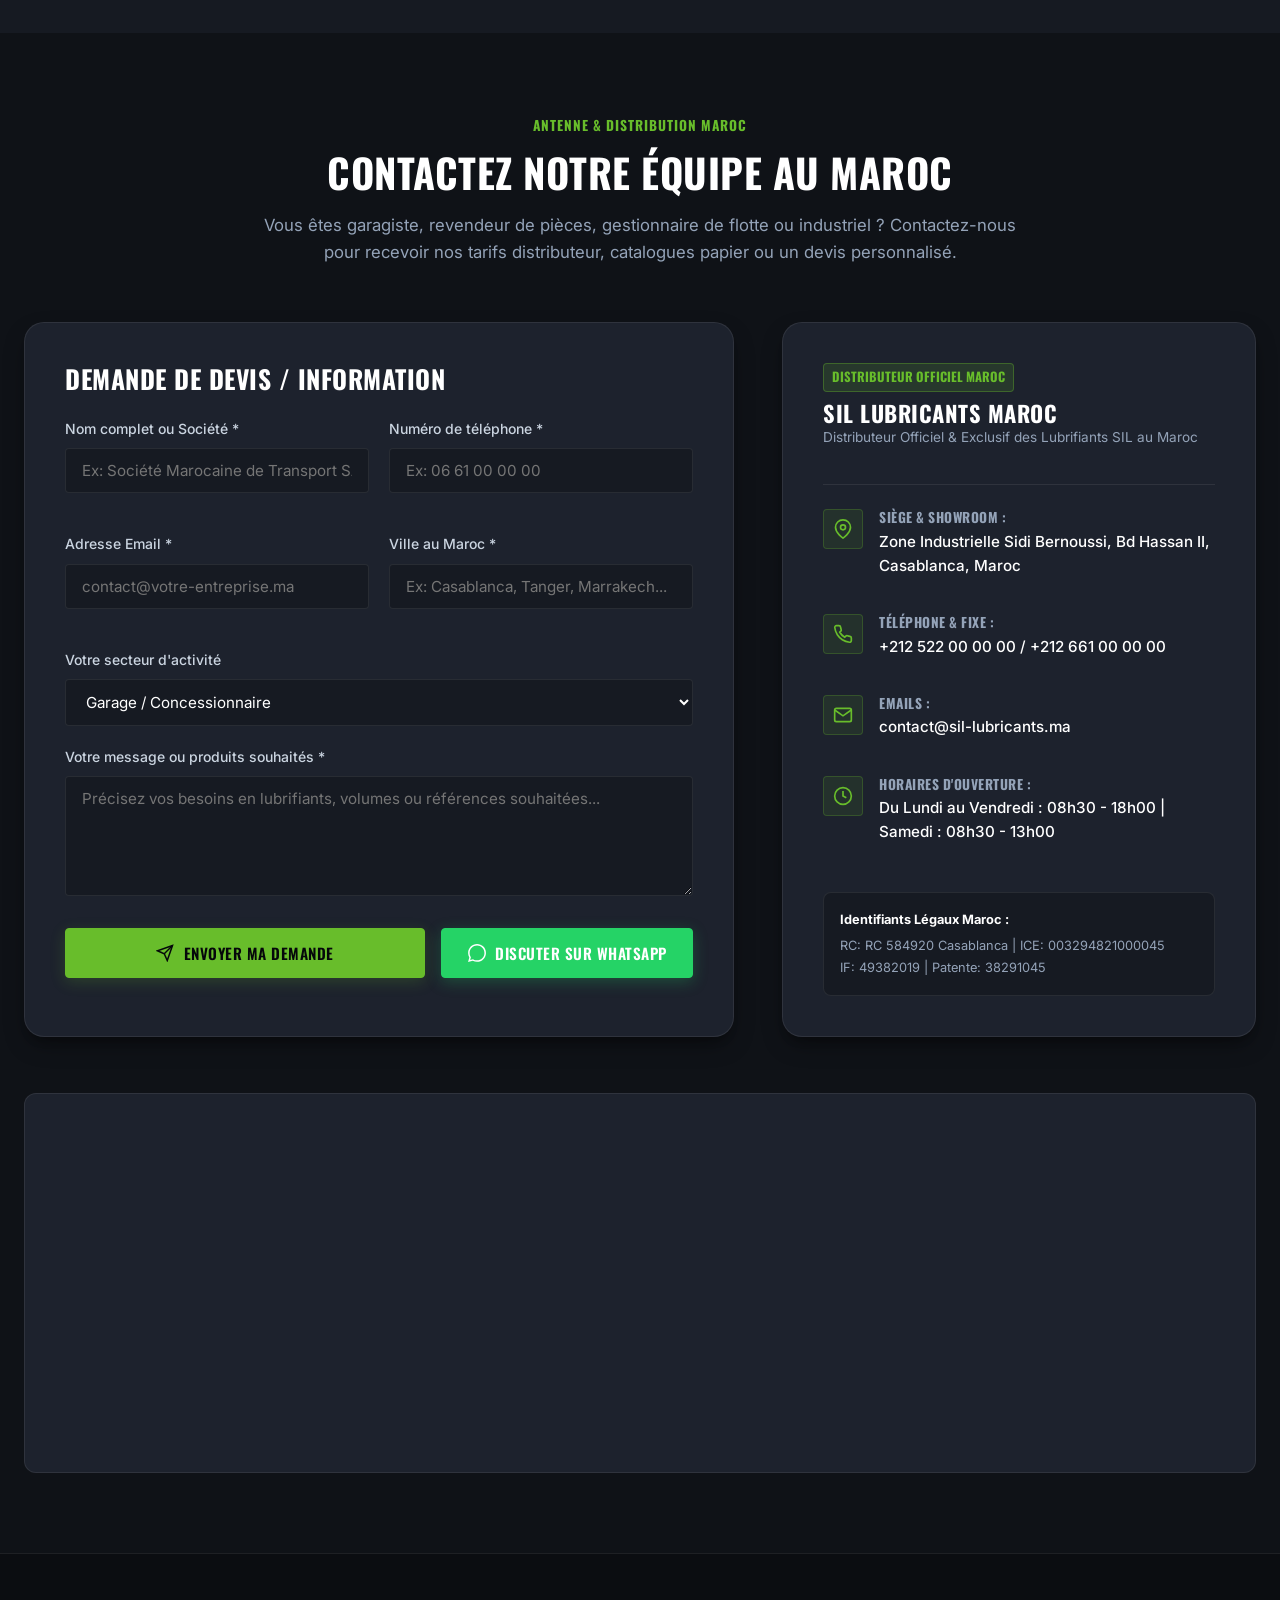
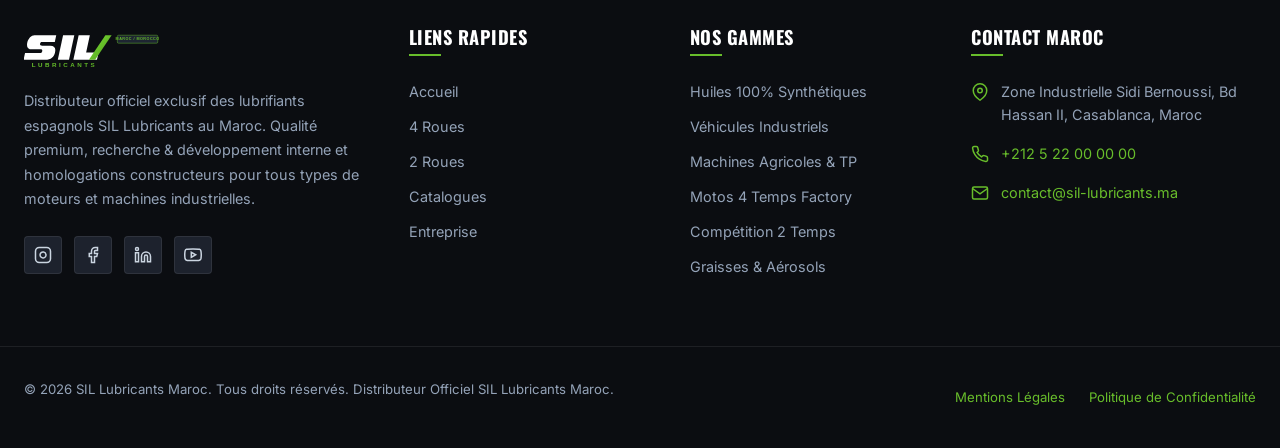
==== commit 857e5526: "Add global instant search engine with keyboard shortcut Ctrl+K and interactive Moroccan city deliver" ====
--- a/index.html
+++ b/index.html
@@ -84,6 +84,11 @@
 
       <!-- Header CTA -->
       <div class="header-actions">
+        <button class="search-trigger-btn" aria-label="Rechercher un produit">
+          <svg width="15" height="15" viewBox="0 0 24 24" fill="none" stroke="currentColor" stroke-width="2.5"><circle cx="11" cy="11" r="8"></circle><line x1="21" y1="21" x2="16.65" y2="16.65"></line></svg>
+          <span class="search-btn-text">Recherche</span>
+          <span class="search-btn-badge">Ctrl K</span>
+        </button>
         <div class="lang-switcher-flags">
           <button class="lang-btn flag-btn active" data-lang="fr" title="Français" aria-label="Français">
             <svg class="flag-icon" viewBox="0 0 640 480"><path fill="#002654" d="M0 0h213.3v480H0z"/><path fill="#fff" d="M213.3 0h213.4v480H213.3z"/><path fill="#ce1126" d="M426.7 0H640v480H426.7z"/></svg>
@@ -509,6 +514,8 @@
         </div>
       </div>
 
+      <div id="delivery-calculator-widget"></div>
+
       <div style="margin-top: 2rem; text-align: center; color: var(--accent-green); font-weight: 600; font-size: 0.95rem;">
         <span data-i18n="logistics.stock_feature">Stock permanent en bidons, cartons, fûts 208L et cuves 1000L.</span>
       </div>
@@ -782,6 +789,8 @@
   <script src="js/quote-drawer.js"></script>
   <script src="js/comparator.js"></script>
   <script src="js/whatsapp-widget.js"></script>
+  <script src="js/global-search.js" defer></script>
+  <script src="js/delivery-calculator.js" defer></script>
   <script src="js/app.js"></script>
 </body>
 </html>
--- a/css/main.css
+++ b/css/main.css
@@ -276,15 +276,57 @@
   width: 100%;
 }
 
-/* Header Right Actions (Flags + Quote + Hamburger) */
+/* Header Right Actions (Search + Flags + Quote) */
 .header-actions {
   display: flex;
   align-items: center;
-  gap: 0.75rem;
-}
-
-/* Animated Hamburger Button */
-.mobile-toggle {
+  gap: 0.65rem;
+}
+
+.search-trigger-btn {
+  display: inline-flex;
+  align-items: center;
+  gap: 0.45rem;
+  background: var(--bg-card);
+  border: 1px solid var(--border-light);
+  color: var(--text-muted);
+  padding: 0.4rem 0.75rem;
+  border-radius: 9999px;
+  cursor: pointer;
+  font-size: 0.8rem;
+  transition: all var(--transition-fast);
+}
+
+.search-trigger-btn:hover {
+  background: var(--bg-card-hover);
+  border-color: var(--accent-green);
+  color: #fff;
+}
+
+.search-trigger-btn svg {
+  color: var(--accent-green);
+}
+
+.search-btn-badge {
+  background: rgba(255, 255, 255, 0.08);
+  border: 1px solid var(--border-light);
+  border-radius: 4px;
+  font-size: 0.65rem;
+  font-weight: 700;
+  padding: 1px 4px;
+  color: var(--text-muted);
+}
+
+@media (max-width: 768px) {
+  .search-btn-text,
+  .search-btn-badge {
+    display: none;
+  }
+  .search-trigger-btn {
+    padding: 0.45rem;
+    border-radius: var(--radius-sm);
+  }
+}
   display: none;
   flex-direction: column;
   justify-content: center;
--- a/css/components.css
+++ b/css/components.css
@@ -1803,3 +1803,423 @@
   transform: translateY(-3px);
 }
 
+/* ==========================================================================
+   GLOBAL SEARCH MODAL
+   ========================================================================== */
+.search-modal-backdrop {
+  position: fixed;
+  inset: 0;
+  background: rgba(8, 10, 14, 0.85);
+  backdrop-filter: blur(12px);
+  -webkit-backdrop-filter: blur(12px);
+  z-index: 2000;
+  display: flex;
+  justify-content: center;
+  align-items: flex-start;
+  padding: 4rem 1rem 2rem 1rem;
+  opacity: 0;
+  visibility: hidden;
+  transition: all 0.25s ease;
+}
+
+.search-modal-backdrop.active {
+  opacity: 1;
+  visibility: visible;
+}
+
+.search-modal-container {
+  width: 100%;
+  max-width: 680px;
+  background: #11151c;
+  border: 1px solid var(--border-light);
+  border-radius: var(--radius-lg);
+  box-shadow: 0 25px 60px rgba(0, 0, 0, 0.8), 0 0 30px rgba(104, 189, 43, 0.15);
+  overflow: hidden;
+  display: flex;
+  flex-direction: column;
+  max-height: 80vh;
+}
+
+.search-modal-header {
+  display: flex;
+  align-items: center;
+  gap: 0.75rem;
+  padding: 1.25rem 1.5rem;
+  border-bottom: 1px solid var(--border-light);
+  background: #161a22;
+}
+
+.search-input-wrap {
+  position: relative;
+  flex: 1;
+  display: flex;
+  align-items: center;
+}
+
+.search-icon {
+  position: absolute;
+  left: 1rem;
+  color: var(--accent-green);
+  pointer-events: none;
+}
+
+[dir="rtl"] .search-icon {
+  left: auto;
+  right: 1rem;
+}
+
+.global-search-input {
+  width: 100%;
+  background: #0d1015;
+  border: 1px solid var(--border-light);
+  border-radius: var(--radius-md);
+  padding: 0.85rem 2.8rem;
+  color: #fff;
+  font-size: 1.05rem;
+  outline: none;
+  transition: border-color var(--transition-fast);
+}
+
+.global-search-input:focus {
+  border-color: var(--accent-green);
+  box-shadow: 0 0 10px rgba(104, 189, 43, 0.25);
+}
+
+.search-clear-btn {
+  position: absolute;
+  right: 1rem;
+  background: transparent;
+  border: none;
+  color: var(--text-muted);
+  font-size: 1.4rem;
+  cursor: pointer;
+}
+
+[dir="rtl"] .search-clear-btn {
+  right: auto;
+  left: 1rem;
+}
+
+.search-modal-close {
+  background: var(--bg-card);
+  border: 1px solid var(--border-light);
+  color: #fff;
+  width: 38px;
+  height: 38px;
+  border-radius: var(--radius-sm);
+  font-size: 1.4rem;
+  cursor: pointer;
+  display: flex;
+  align-items: center;
+  justify-content: center;
+  transition: all var(--transition-fast);
+}
+
+.search-modal-close:hover {
+  background: #ff4d4d;
+  border-color: #ff4d4d;
+  color: #fff;
+}
+
+.search-quick-tags {
+  display: flex;
+  align-items: center;
+  gap: 0.5rem;
+  padding: 0.75rem 1.5rem;
+  background: rgba(255, 255, 255, 0.02);
+  border-bottom: 1px solid var(--border-light);
+  overflow-x: auto;
+}
+
+.search-tag-label {
+  font-size: 0.75rem;
+  color: var(--text-muted);
+  font-weight: 600;
+  text-transform: uppercase;
+  letter-spacing: 0.5px;
+}
+
+.search-tag-btn {
+  background: var(--bg-card);
+  border: 1px solid var(--border-light);
+  color: var(--text-secondary);
+  padding: 0.25rem 0.65rem;
+  border-radius: 9999px;
+  font-size: 0.78rem;
+  font-weight: 600;
+  cursor: pointer;
+  transition: all var(--transition-fast);
+}
+
+.search-tag-btn:hover {
+  background: var(--accent-green);
+  color: #000;
+  border-color: var(--accent-green);
+}
+
+.search-results-box {
+  padding: 1rem 1.5rem;
+  overflow-y: auto;
+  flex: 1;
+}
+
+.search-empty-state {
+  text-align: center;
+  padding: 3rem 1.5rem;
+  color: var(--text-muted);
+}
+
+.search-empty-state svg {
+  margin-bottom: 1rem;
+  color: var(--text-muted);
+}
+
+.search-results-count {
+  font-size: 0.8rem;
+  color: var(--accent-green);
+  font-weight: 700;
+  text-transform: uppercase;
+  margin-bottom: 0.75rem;
+}
+
+.search-results-list {
+  display: flex;
+  flex-direction: column;
+  gap: 0.6rem;
+}
+
+.search-result-row {
+  display: flex;
+  align-items: center;
+  gap: 1rem;
+  background: var(--bg-card);
+  border: 1px solid var(--border-light);
+  border-radius: var(--radius-md);
+  padding: 0.75rem 1rem;
+  transition: all var(--transition-fast);
+}
+
+.search-result-row:hover {
+  border-color: rgba(104, 189, 43, 0.4);
+  background: #181d26;
+  transform: translateX(4px);
+}
+
+[dir="rtl"] .search-result-row:hover {
+  transform: translateX(-4px);
+}
+
+.search-row-img-wrap {
+  width: 50px;
+  height: 50px;
+  background: rgba(0,0,0,0.3);
+  border-radius: var(--radius-sm);
+  display: flex;
+  align-items: center;
+  justify-content: center;
+  flex-shrink: 0;
+  padding: 4px;
+}
+
+.search-row-img {
+  max-width: 100%;
+  max-height: 100%;
+  object-fit: contain;
+}
+
+.search-row-info {
+  flex: 1;
+  min-width: 0;
+}
+
+.search-row-badges {
+  display: flex;
+  align-items: center;
+  gap: 0.35rem;
+  margin-bottom: 0.2rem;
+}
+
+.badge-viscosity-mini {
+  background: var(--accent-green);
+  color: #000;
+  font-size: 0.65rem;
+  font-weight: 700;
+  padding: 1px 5px;
+  border-radius: 2px;
+}
+
+.badge-cat-mini {
+  background: rgba(255,255,255,0.08);
+  color: var(--text-muted);
+  font-size: 0.65rem;
+  padding: 1px 5px;
+  border-radius: 2px;
+}
+
+.search-row-title {
+  font-size: 0.95rem;
+  font-weight: 600;
+  color: #fff;
+  white-space: nowrap;
+  overflow: hidden;
+  text-overflow: ellipsis;
+  margin-bottom: 0.15rem;
+}
+
+.search-row-specs {
+  font-size: 0.78rem;
+  color: var(--text-muted);
+  white-space: nowrap;
+  overflow: hidden;
+  text-overflow: ellipsis;
+}
+
+.search-row-actions {
+  display: flex;
+  gap: 0.4rem;
+  flex-shrink: 0;
+}
+
+.search-modal-footer {
+  display: flex;
+  justify-content: space-between;
+  align-items: center;
+  padding: 0.75rem 1.5rem;
+  background: #0e1117;
+  border-top: 1px solid var(--border-light);
+  font-size: 0.78rem;
+  color: var(--text-muted);
+}
+
+.search-hint span {
+  background: var(--bg-card);
+  padding: 2px 6px;
+  border-radius: 3px;
+  border: 1px solid var(--border-light);
+  font-family: monospace;
+}
+
+/* ==========================================================================
+   DELIVERY CALCULATOR WIDGET
+   ========================================================================== */
+.delivery-calc-card {
+  background: var(--bg-card);
+  border: 1px solid var(--border-light);
+  border-radius: var(--radius-lg);
+  padding: 2rem;
+  margin-top: 2rem;
+  box-shadow: 0 10px 30px rgba(0,0,0,0.4);
+}
+
+.calc-header {
+  display: flex;
+  align-items: center;
+  gap: 1rem;
+  margin-bottom: 1.5rem;
+  padding-bottom: 1.25rem;
+  border-bottom: 1px solid var(--border-light);
+}
+
+.calc-icon-wrap {
+  width: 48px;
+  height: 48px;
+  background: rgba(104, 189, 43, 0.15);
+  border: 1px solid rgba(104, 189, 43, 0.3);
+  border-radius: var(--radius-md);
+  display: flex;
+  align-items: center;
+  justify-content: center;
+  color: var(--accent-green);
+  flex-shrink: 0;
+}
+
+.calc-title {
+  font-size: 1.25rem;
+  font-weight: 700;
+  color: #fff;
+  margin-bottom: 0.25rem;
+}
+
+.calc-desc {
+  font-size: 0.88rem;
+  color: var(--text-muted);
+}
+
+.calc-input-group {
+  margin-bottom: 1.5rem;
+}
+
+.calc-label {
+  display: block;
+  font-size: 0.9rem;
+  font-weight: 600;
+  color: var(--text-primary);
+  margin-bottom: 0.5rem;
+}
+
+.calc-select {
+  width: 100%;
+  max-width: 400px;
+  background: #0d1015;
+  border: 1px solid var(--border-light);
+  border-radius: var(--radius-sm);
+  color: #fff;
+  padding: 0.75rem 1rem;
+  font-size: 1rem;
+  font-weight: 600;
+  outline: none;
+  cursor: pointer;
+  transition: border-color var(--transition-fast);
+}
+
+.calc-select:focus {
+  border-color: var(--accent-green);
+}
+
+.delivery-result-grid {
+  display: grid;
+  grid-template-columns: repeat(auto-fit, minmax(220px, 1fr));
+  gap: 1rem;
+  margin-bottom: 1.5rem;
+}
+
+.res-item {
+  background: rgba(255, 255, 255, 0.02);
+  border: 1px solid var(--border-light);
+  border-radius: var(--radius-sm);
+  padding: 1rem;
+  display: flex;
+  flex-direction: column;
+  gap: 0.35rem;
+}
+
+.res-item.highlight {
+  background: rgba(104, 189, 43, 0.08);
+  border-color: rgba(104, 189, 43, 0.4);
+}
+
+.res-label {
+  font-size: 0.78rem;
+  color: var(--text-muted);
+  font-weight: 600;
+  text-transform: uppercase;
+}
+
+.res-value {
+  font-size: 0.95rem;
+  color: #fff;
+}
+
+.calc-cta-row {
+  display: flex;
+  flex-wrap: wrap;
+  gap: 1rem;
+  align-items: center;
+  padding-top: 1rem;
+  border-top: 1px solid var(--border-light);
+}
+  border-color: var(--accent-green);
+  box-shadow: 0 0 15px var(--accent-green-glow);
+  transform: translateY(-3px);
+}
+
